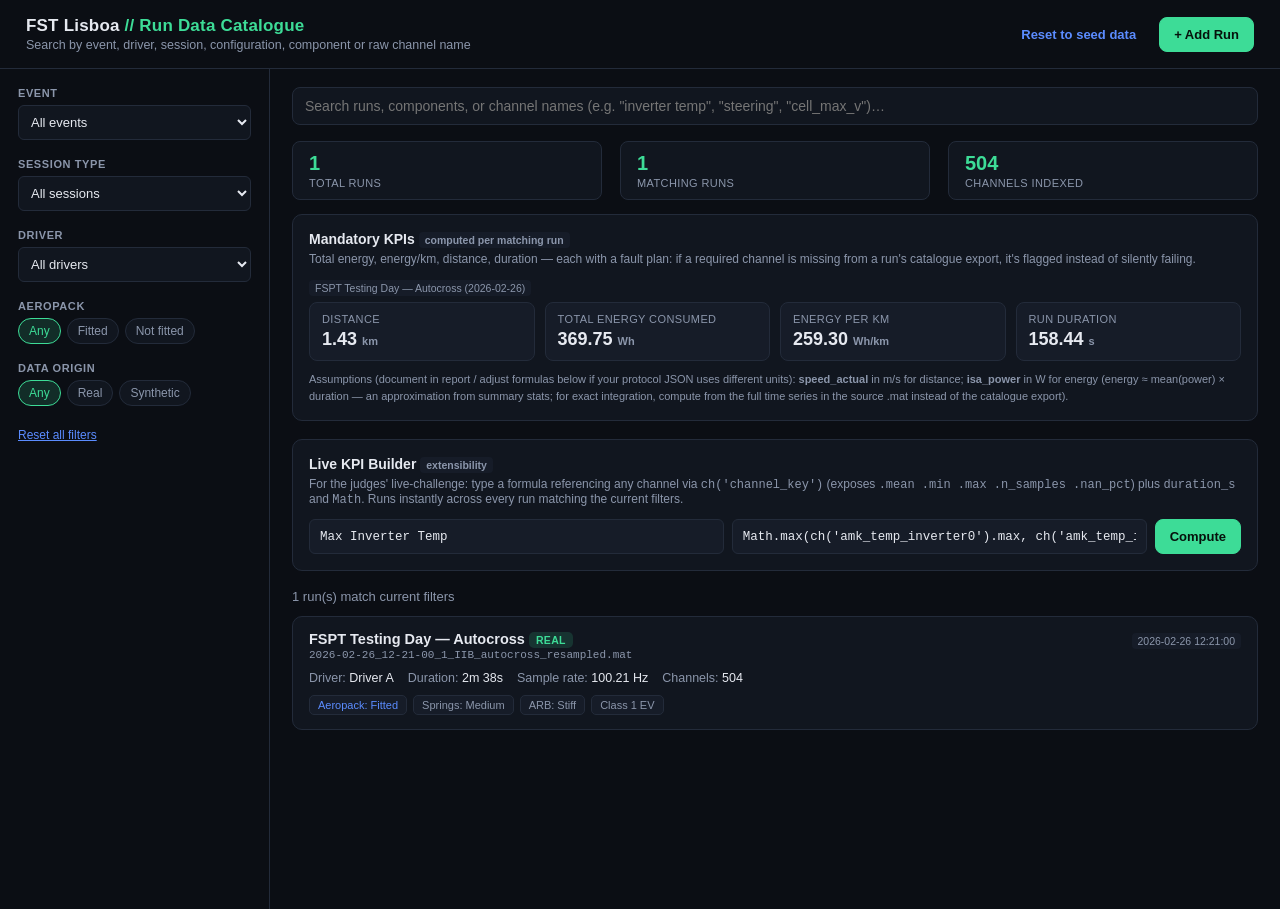
==== fst_catalogue.html @ 11b24959 "1" ====
<!DOCTYPE html>
<html lang="en">
<head>
<meta charset="UTF-8">
<title>FST Lisboa — Run Data Catalogue</title>
<style>
  :root{
    --bg:#0b0e14; --panel:#11161f; --panel2:#161c28; --border:#232b3a;
    --text:#e6e9f0; --muted:#8b96ab; --accent:#3ddc97; --accent2:#5b8cff;
    --warn:#ffb648; --bad:#ff5c6c; --mono:'SF Mono',Consolas,monospace;
  }
  *{box-sizing:border-box}
  body{margin:0;background:var(--bg);color:var(--text);font-family:-apple-system,Segoe UI,Roboto,sans-serif;}
  header{padding:16px 26px;border-bottom:1px solid var(--border);display:flex;align-items:center;justify-content:space-between;}
  header h1{font-size:17px;margin:0;font-weight:600;letter-spacing:.2px}
  header h1 span{color:var(--accent)}
  header .sub{color:var(--muted);font-size:12.5px;margin-top:2px}
  header .actions{display:flex;gap:8px;align-items:center}
  button{cursor:pointer;border:1px solid var(--border);background:var(--panel);color:var(--text);
    border-radius:8px;padding:9px 14px;font-size:13px;font-weight:600}
  button.primary{background:var(--accent);border-color:var(--accent);color:#06120c}
  button.ghost{background:transparent;color:var(--accent2);border-color:transparent}
  button:hover{filter:brightness(1.1)}
  .layout{display:flex;min-height:calc(100vh - 60px)}
  .sidebar{width:270px;border-right:1px solid var(--border);padding:18px;flex-shrink:0}
  .main{flex:1;padding:18px 22px;min-width:0}
  .searchbar{display:flex;gap:8px;margin-bottom:16px}
  .searchbar input{flex:1;background:var(--panel);border:1px solid var(--border);border-radius:8px;
    padding:10px 12px;color:var(--text);font-size:14px;outline:none}
  .searchbar input:focus{border-color:var(--accent2)}
  .filter-group{margin-bottom:18px}
  .filter-group label{display:block;font-size:11px;text-transform:uppercase;letter-spacing:.6px;
    color:var(--muted);margin-bottom:6px;font-weight:600}
  select{background:var(--panel);border:1px solid var(--border);border-radius:6px;color:var(--text);
    padding:8px;font-size:13px;width:100%}
  .chips{display:flex;flex-wrap:wrap;gap:6px}
  .chip{padding:5px 10px;border:1px solid var(--border);border-radius:14px;font-size:12px;cursor:pointer;
    color:var(--muted);user-select:none;background:var(--panel)}
  .chip.active{background:rgba(61,220,151,.15);border-color:var(--accent);color:var(--accent)}
  .reset{font-size:12px;color:var(--accent2);cursor:pointer;text-decoration:underline;margin-top:4px;display:inline-block}
  .results-meta{color:var(--muted);font-size:13px;margin-bottom:12px}
  .run-card{background:var(--panel);border:1px solid var(--border);border-radius:10px;padding:14px 16px;
    margin-bottom:10px;cursor:pointer;transition:border-color .15s}
  .run-card:hover{border-color:var(--accent2)}
  .run-card.expanded{border-color:var(--accent2)}
  .run-top{display:flex;justify-content:space-between;align-items:flex-start}
  .run-title{font-weight:600;font-size:14.5px}
  .run-file{font-family:var(--mono);font-size:11px;color:var(--muted);margin-top:2px}
  .badge{font-size:10.5px;padding:2px 7px;border-radius:5px;font-weight:600;letter-spacing:.3px}
  .badge.real{background:rgba(61,220,151,.15);color:var(--accent)}
  .badge.synthetic{background:rgba(255,182,72,.15);color:var(--warn)}
  .meta-row{display:flex;gap:14px;flex-wrap:wrap;margin-top:10px;font-size:12.5px;color:var(--muted)}
  .meta-row b{color:var(--text);font-weight:500}
  .tags{display:flex;gap:6px;flex-wrap:wrap;margin-top:10px}
  .tag{font-size:11px;padding:3px 8px;border-radius:5px;background:var(--panel2);color:var(--muted);border:1px solid var(--border)}
  .tag.on{color:var(--accent2)}
  .channel-panel{margin-top:14px;border-top:1px solid var(--border);padding-top:12px}
  .channel-search{width:100%;background:var(--panel2);border:1px solid var(--border);border-radius:6px;
    padding:8px 10px;color:var(--text);font-size:13px;margin-bottom:10px}
  table{width:100%;border-collapse:collapse;font-size:12px}
  th{text-align:left;color:var(--muted);font-weight:600;padding:6px 8px;border-bottom:1px solid var(--border);
    position:sticky;top:0;background:var(--panel)}
  td{padding:6px 8px;border-bottom:1px solid rgba(255,255,255,.04);font-family:var(--mono)}
  .scroll-table{max-height:300px;overflow:auto;border:1px solid var(--border);border-radius:8px}
  .flag-bad{color:var(--bad)}
  .flag-warn{color:var(--warn)}
  .pill{display:inline-block;padding:2px 6px;border-radius:4px;background:var(--panel2);font-size:10.5px;color:var(--muted)}
  .empty{color:var(--muted);text-align:center;padding:60px 0;font-size:14px}
  .stat-strip{display:flex;gap:18px;margin-bottom:14px}
  .stat-box{background:var(--panel);border:1px solid var(--border);border-radius:8px;padding:10px 16px;flex:1}
  .stat-box .num{font-size:20px;font-weight:700;color:var(--accent)}
  .stat-box .lbl{font-size:11px;color:var(--muted);margin-top:2px;text-transform:uppercase;letter-spacing:.4px}

  .kpi-section{background:var(--panel);border:1px solid var(--border);border-radius:10px;padding:16px;margin-bottom:18px}
  .kpi-section h2{font-size:14px;margin:0 0 4px}
  .kpi-section .desc{font-size:12px;color:var(--muted);margin-bottom:12px}
  .kpi-grid{display:grid;grid-template-columns:repeat(auto-fit,minmax(180px,1fr));gap:10px;margin-bottom:6px}
  .kpi-card{background:var(--panel2);border:1px solid var(--border);border-radius:8px;padding:10px 12px}
  .kpi-card .kname{font-size:11px;color:var(--muted);text-transform:uppercase;letter-spacing:.4px}
  .kpi-card .kval{font-size:18px;font-weight:700;margin-top:4px}
  .kpi-card .kval.err{color:var(--bad);font-size:12px;font-weight:500}
  .kpi-formula-row{display:flex;gap:8px;margin-top:10px;flex-wrap:wrap}
  .kpi-formula-row input{flex:1;min-width:160px;background:var(--panel2);border:1px solid var(--border);
    border-radius:6px;padding:8px 10px;color:var(--text);font-family:var(--mono);font-size:12.5px}
  .kpi-result-table{width:100%;margin-top:10px;font-size:12.5px}
  .note{font-size:11px;color:var(--muted);margin-top:8px;line-height:1.5}

  .modal-backdrop{position:fixed;inset:0;background:rgba(0,0,0,.6);display:none;align-items:center;justify-content:center;z-index:50}
  .modal-backdrop.open{display:flex}
  .modal{background:var(--panel);border:1px solid var(--border);border-radius:12px;width:560px;max-height:85vh;
    overflow:auto;padding:22px}
  .modal h2{margin:0 0 4px;font-size:16px}
  .modal .desc{font-size:12px;color:var(--muted);margin-bottom:16px}
  .field{margin-bottom:12px}
  .field label{display:block;font-size:11px;text-transform:uppercase;letter-spacing:.5px;color:var(--muted);margin-bottom:5px;font-weight:600}
  .field input[type=text], .field input[type=date], .field input[type=time], .field select, .field textarea{
    width:100%;background:var(--panel2);border:1px solid var(--border);border-radius:6px;padding:8px 10px;
    color:var(--text);font-size:13px;font-family:inherit}
  .field textarea{font-family:var(--mono);font-size:11.5px;min-height:90px}
  .row2{display:grid;grid-template-columns:1fr 1fr;gap:10px}
  .checkrow{display:flex;align-items:center;gap:8px;font-size:13px}
  .modal-footer{display:flex;justify-content:flex-end;gap:8px;margin-top:18px}
  .validation{background:rgba(255,92,108,.1);border:1px solid var(--bad);border-radius:8px;padding:10px 12px;
    font-size:12px;color:var(--bad);margin-top:10px;white-space:pre-wrap}
  .success{background:rgba(61,220,151,.1);border:1px solid var(--accent);border-radius:8px;padding:10px 12px;
    font-size:12px;color:var(--accent);margin-top:10px}
</style>
</head>
<body>

<header>
  <div>
    <h1>FST Lisboa <span>// Run Data Catalogue</span></h1>
    <div class="sub">Search by event, driver, session, configuration, component or raw channel name</div>
  </div>
  <div class="actions">
    <button class="ghost" id="resetStorageBtn">Reset to seed data</button>
    <button class="primary" id="addRunBtn">+ Add Run</button>
  </div>
</header>

<div class="layout">
  <div class="sidebar" id="sidebar"></div>
  <div class="main">
    <div class="searchbar">
      <input id="globalSearch" type="text" placeholder="Search runs, components, or channel names (e.g. &quot;inverter temp&quot;, &quot;steering&quot;, &quot;cell_max_v&quot;)…">
    </div>
    <div class="stat-strip" id="statStrip"></div>

    <div class="kpi-section">
      <h2>Mandatory KPIs <span class="pill">computed per matching run</span></h2>
      <div class="desc">Total energy, energy/km, distance, duration — each with a fault plan: if a required channel is missing from a run's catalogue export, it's flagged instead of silently failing.</div>
      <div id="mandatoryKpis"></div>
      <div class="note">
        Assumptions (document in report / adjust formulas below if your protocol JSON uses different units):
        <b>speed_actual</b> in m/s for distance; <b>isa_power</b> in W for energy (energy ≈ mean(power) × duration — an approximation from summary stats; for exact integration, compute from the full time series in the source .mat instead of the catalogue export).
      </div>
    </div>

    <div class="kpi-section">
      <h2>Live KPI Builder <span class="pill">extensibility</span></h2>
      <div class="desc">For the judges' live-challenge: type a formula referencing any channel via <code>ch('channel_key')</code> (exposes <code>.mean .min .max .n_samples .nan_pct</code>) plus <code>duration_s</code> and <code>Math</code>. Runs instantly across every run matching the current filters.</div>
      <div class="kpi-formula-row">
        <input id="kpiName" type="text" placeholder="KPI name, e.g. Max Inverter Temp" value="Max Inverter Temp">
        <input id="kpiFormula" type="text" placeholder="formula" value="Math.max(ch('amk_temp_inverter0').max, ch('amk_temp_inverter1').max, ch('amk_temp_inverter2').max, ch('amk_temp_inverter3').max)">
        <button class="primary" id="runKpiBtn">Compute</button>
      </div>
      <div id="kpiResults"></div>
    </div>

    <div class="results-meta" id="resultsMeta"></div>
    <div id="results"></div>
  </div>
</div>

<div class="modal-backdrop" id="addRunModal">
  <div class="modal">
    <h2>Add Run</h2>
    <div class="desc">Upload the JSON exported by <code>extract_run.py</code> from a new <code>.mat</code> file, then fill in the metadata the CAN data can't tell us on its own.</div>

    <div class="field">
      <label>Channel export (.json from extract_run.py)</label>
      <input type="file" id="fileInput" accept=".json,application/json">
      <textarea id="jsonPaste" placeholder="...or paste the JSON contents here" style="margin-top:8px"></textarea>
    </div>

    <div class="row2">
      <div class="field"><label>Event</label><input type="text" id="m-event" placeholder="FSPT Testing Day"></div>
      <div class="field"><label>Session Type</label>
        <select id="m-session">
          <option>Autocross</option><option>Skidpad</option><option>Endurance</option>
          <option>Acceleration</option><option>Free Practice</option><option>Other</option>
        </select>
      </div>
    </div>
    <div class="row2">
      <div class="field"><label>Driver</label><input type="text" id="m-driver" placeholder="Driver A"></div>
      <div class="field"><label>Class</label>
        <select id="m-class"><option>Class 1 EV</option><option>Class 1 CV</option><option>Class 2</option></select>
      </div>
    </div>
    <div class="row2">
      <div class="field"><label>Date</label><input type="date" id="m-date"></div>
      <div class="field"><label>Time</label><input type="time" id="m-time"></div>
    </div>
    <div class="row2">
      <div class="field"><label>Spring Rate</label><input type="text" id="m-springs" placeholder="Medium"></div>
      <div class="field"><label>Anti-roll Bar</label><input type="text" id="m-arb" placeholder="Stiff"></div>
    </div>
    <div class="field checkrow"><input type="checkbox" id="m-aero"> <label style="margin:0">Aeropack fitted</label></div>
    <div class="field">
      <label>Data Origin</label>
      <select id="m-origin"><option value="real">Real (Kvaser log)</option><option value="synthetic">Synthetic</option></select>
    </div>

    <div id="addRunFeedback"></div>

    <div class="modal-footer">
      <button class="ghost" id="cancelAddRun">Cancel</button>
      <button class="primary" id="confirmAddRun">Add Run to Catalogue</button>
    </div>
  </div>
</div>

<script id="seed-runs" type="application/json">[{"id": "run-2026-02-26_12-21-00_1_IIB_autocross_resampled", "file": "2026-02-26_12-21-00_1_IIB_autocross_resampled.mat", "date": "2026-02-26", "time": "12:21:00", "event": "FSPT Testing Day", "session_type": "Autocross", "driver": "Driver A", "origin": "real", "config": {"aeropack": true, "spring_rate": "Medium", "arb": "Stiff", "class": "Class 1 EV"}, "duration_s": 158.441, "sample_rate_hz": 100.208, "n_channels": 504, "n_unresolved": 75, "channels": [{"key": "ASMS_state", "name": "ASMS_state", "type": "double", "device": "acu", "device_resolved": true, "protocol_signal": "ASMS_state", "unit": "", "scale": 1.0, "protocol_min": 0.0, "protocol_max": 0.0, "can_message": "ebs_asf", "mat_tool_tag": "fcp-data-muncher", "period_s": 0.00998, "n_samples": 15878, "nan_pct": 0.11, "min": 0.0, "max": 0.0, "mean": 0.0, "component": "Accumulator (BMS)"}, {"key": "AS_car_stopped", "name": "AS_car_stopped", "type": "double", "device": "acu", "device_resolved": true, "protocol_signal": "AS_car_stopped", "unit": "", "scale": 1.0, "protocol_min": 0.0, "protocol_max": 0.0, "can_message": "ebs_asf", "mat_tool_tag": "fcp-data-muncher", "period_s": 0.00998, "n_samples": 15878, "nan_pct": 0.11, "min": 0.0, "max": 1.0, "mean": 0.1618, "component": "Accumulator (BMS)"}, {"key": "AS_close_SDC", "name": "AS_close_SDC", "type": "double", "device": "acu", "device_resolved": true, "protocol_signal": "AS_close_SDC", "unit": "", "scale": 1.0, "protocol_min": 0.0, "protocol_max": 0.0, "can_message": "ebs_asf", "mat_tool_tag": "fcp-data-muncher", "period_s": 0.00998, "n_samples": 15878, "nan_pct": 0.11, "min": 0.0484, "max": 1.0, "mean": 0.9994, "component": "Accumulator (BMS)"}, {"key": "AS_driving_mode", "name": "AS_driving_mode", "type": "double", "device": "acu", "device_resolved": true, "protocol_signal": "AS_driving_mode", "unit": "", "scale": 1.0, "protocol_min": 0.0, "protocol_max": 0.0, "can_message": "ebs_asf", "mat_tool_tag": "fcp-data-muncher", "period_s": 0.00998, "n_samples": 15878, "nan_pct": 0.11, "min": 0.0, "max": 0.0, "mean": 0.0, "component": "Accumulator (BMS)"}, {"key": "AS_mission", "name": "AS_mission", "type": "double", "device": "acu", "device_resolved": true, "protocol_signal": "AS_mission", "unit": "", "scale": 1.0, "protocol_min": 0.0, "protocol_max": 0.0, "can_message": "ebs_asf", "mat_tool_tag": "fcp-data-muncher", "period_s": 0.00998, "n_samples": 15878, "nan_pct": 0.11, "min": 6.0, "max": 6.0, "mean": 6.0, "component": "Accumulator (BMS)"}, {"key": "AS_mission_finished", "name": "AS_mission_finished", "type": "double", "device": "acu", "device_resolved": true, "protocol_signal": "AS_mission_finished", "unit": "", "scale": 1.0, "protocol_min": 0.0, "protocol_max": 0.0, "can_message": "ebs_asf", "mat_tool_tag": "fcp-data-muncher", "period_s": 0.00998, "n_samples": 15878, "nan_pct": 0.11, "min": 0.0, "max": 0.0, "mean": 0.0, "component": "Accumulator (BMS)"}, {"key": "AS_state", "name": "AS_state", "type": "double", "device": "acu", "device_resolved": true, "protocol_signal": "AS_state", "unit": "", "scale": 1.0, "protocol_min": 0.0, "protocol_max": 0.0, "can_message": "ebs_asf", "mat_tool_tag": "fcp-data-muncher", "period_s": 0.00998, "n_samples": 15878, "nan_pct": 0.11, "min": 0.0, "max": 5.0, "mean": 4.4068, "component": "Accumulator (BMS)"}, {"key": "AS_trigger_EBS", "name": "AS_trigger_EBS", "type": "double", "device": "acu", "device_resolved": true, "protocol_signal": "AS_trigger_EBS", "unit": "", "scale": 1.0, "protocol_min": 0.0, "protocol_max": 0.0, "can_message": "ebs_asf", "mat_tool_tag": "fcp-data-muncher", "period_s": 0.00998, "n_samples": 15878, "nan_pct": 0.11, "min": 0.0, "max": 0.0, "mean": 0.0, "component": "Accumulator (BMS)"}, {"key": "BE_10", "name": "BE_10", "type": "double", "device": "unresolved", "device_resolved": false, "protocol_signal": null, "unit": "", "scale": null, "protocol_min": null, "protocol_max": null, "can_message": null, "mat_tool_tag": "fcp-data-muncher", "period_s": 0.00998, "n_samples": 15878, "nan_pct": 0.83, "min": 0.0, "max": 0.0, "mean": 0.0, "component": "Unresolved \u2014 not found in protocol"}, {"key": "BE_11", "name": "BE_11", "type": "double", "device": "unresolved", "device_resolved": false, "protocol_signal": null, "unit": "", "scale": null, "protocol_min": null, "protocol_max": null, "can_message": null, "mat_tool_tag": "fcp-data-muncher", "period_s": 0.00998, "n_samples": 15878, "nan_pct": 0.83, "min": 0.0, "max": 0.0, "mean": 0.0, "component": "Unresolved \u2014 not found in protocol"}, {"key": "BE_12", "name": "BE_12", "type": "double", "device": "unresolved", "device_resolved": false, "protocol_signal": null, "unit": "", "scale": null, "protocol_min": null, "protocol_max": null, "can_message": null, "mat_tool_tag": "fcp-data-muncher", "period_s": 0.00998, "n_samples": 15878, "nan_pct": 0.83, "min": 0.0, "max": 0.0, "mean": 0.0, "component": "Unresolved \u2014 not found in protocol"}, {"key": "BE_13", "name": "BE_13", "type": "double", "device": "unresolved", "device_resolved": false, "protocol_signal": null, "unit": "", "scale": null, "protocol_min": null, "protocol_max": null, "can_message": null, "mat_tool_tag": "fcp-data-muncher", "period_s": 0.00998, "n_samples": 15878, "nan_pct": 0.83, "min": 0.0, "max": 0.0, "mean": 0.0, "component": "Unresolved \u2014 not found in protocol"}, {"key": "BE_20", "name": "BE_20", "type": "double", "device": "unresolved", "device_resolved": false, "protocol_signal": null, "unit": "", "scale": null, "protocol_min": null, "protocol_max": null, "can_message": null, "mat_tool_tag": "fcp-data-muncher", "period_s": 0.00998, "n_samples": 15878, "nan_pct": 0.83, "min": 0.0, "max": 0.0, "mean": 0.0, "component": "Unresolved \u2014 not found in protocol"}, {"key": "BE_21", "name": "BE_21", "type": "double", "device": "unresolved", "device_resolved": false, "protocol_signal": null, "unit": "", "scale": null, "protocol_min": null, "protocol_max": null, "can_message": null, "mat_tool_tag": "fcp-data-muncher", "period_s": 0.00998, "n_samples": 15878, "nan_pct": 0.83, "min": 0.0, "max": 0.0, "mean": 0.0, "component": "Unresolved \u2014 not found in protocol"}, {"key": "BE_22", "name": "BE_22", "type": "double", "device": "unresolved", "device_resolved": false, "protocol_signal": null, "unit": "", "scale": null, "protocol_min": null, "protocol_max": null, "can_message": null, "mat_tool_tag": "fcp-data-muncher", "period_s": 0.00998, "n_samples": 15878, "nan_pct": 0.83, "min": 0.0, "max": 0.0, "mean": 0.0, "component": "Unresolved \u2014 not found in protocol"}, {"key": "BE_23", "name": "BE_23", "type": "double", "device": "unresolved", "device_resolved": false, "protocol_signal": null, "unit": "", "scale": null, "protocol_min": null, "protocol_max": null, "can_message": null, "mat_tool_tag": "fcp-data-muncher", "period_s": 0.00998, "n_samples": 15878, "nan_pct": 0.83, "min": 0.0, "max": 0.0, "mean": 0.0, "component": "Unresolved \u2014 not found in protocol"}, {"key": "EBS_error", "name": "EBS_error", "type": "double", "device": "acu", "device_resolved": true, "protocol_signal": "EBS_error", "unit": "", "scale": 1.0, "protocol_min": 0.0, "protocol_max": 0.0, "can_message": "ebs_asf", "mat_tool_tag": "fcp-data-muncher", "period_s": 0.00998, "n_samples": 15878, "nan_pct": 0.11, "min": 0.0, "max": 0.0, "mean": 0.0, "component": "Accumulator (BMS)"}, {"key": "EBS_state", "name": "EBS_state", "type": "double", "device": "acu", "device_resolved": true, "protocol_signal": "EBS_state", "unit": "", "scale": 1.0, "protocol_min": 0.0, "protocol_max": 0.0, "can_message": "ebs_asf", "mat_tool_tag": "fcp-data-muncher", "period_s": 0.00998, "n_samples": 15878, "nan_pct": 0.11, "min": 0.0, "max": 0.0, "mean": 0.0, "component": "Accumulator (BMS)"}, {"key": "Pitch", "name": "Pitch", "type": "double", "device": "xsens", "device_resolved": true, "protocol_signal": "Pitch", "unit": "degree", "scale": 0.0078, "protocol_min": -90.0, "protocol_max": 90.0, "can_message": "XCDI_EulerAngles", "mat_tool_tag": "fcp-data-muncher", "period_s": 0.00998, "n_samples": 15878, "nan_pct": 0.01, "min": -1.0034, "max": 2.1216, "mean": 0.8223, "component": "IMU"}, {"key": "Pressure", "name": "Pressure", "type": "double", "device": "xsens", "device_resolved": true, "protocol_signal": "Pressure", "unit": "", "scale": 3.0518e-05, "protocol_min": 30000.0, "protocol_max": 125000.0, "can_message": "XCDI_BaroPressure", "mat_tool_tag": "fcp-data-muncher", "period_s": 0.00998, "n_samples": 15878, "nan_pct": 0.16, "min": 3.1172, "max": 3.1187, "mean": 3.1179, "component": "IMU"}, {"key": "RES_status", "name": "RES_status", "type": "double", "device": "acu", "device_resolved": true, "protocol_signal": "RES_status", "unit": "", "scale": 1.0, "protocol_min": 0.0, "protocol_max": 0.0, "can_message": "ebs_asf", "mat_tool_tag": "fcp-data-muncher", "period_s": 0.00998, "n_samples": 15878, "nan_pct": 0.11, "min": 1.0, "max": 1.0, "mean": 1.0, "component": "Accumulator (BMS)"}, {"key": "Roll", "name": "Roll", "type": "double", "device": "xsens", "device_resolved": true, "protocol_signal": "Roll", "unit": "degree", "scale": 0.0078, "protocol_min": -180.0, "protocol_max": 180.0, "can_message": "XCDI_EulerAngles", "mat_tool_tag": "fcp-data-muncher", "period_s": 0.00998, "n_samples": 15878, "nan_pct": 0.01, "min": -3.0251, "max": 2.3701, "mean": 0.2118, "component": "IMU"}, {"key": "SDC_is_ready", "name": "SDC_is_ready", "type": "double", "device": "acu", "device_resolved": true, "protocol_signal": "SDC_is_ready", "unit": "", "scale": 1.0, "protocol_min": 0.0, "protocol_max": 0.0, "can_message": "ebs_asf", "mat_tool_tag": "fcp-data-muncher", "period_s": 0.00998, "n_samples": 15878, "nan_pct": 0.11, "min": 1.0, "max": 1.0, "mean": 1.0, "component": "Accumulator (BMS)"}, {"key": "SG_Current", "name": "SG_Current", "type": "double", "device": "master", "device_resolved": true, "protocol_signal": "SG_Current", "unit": "", "scale": 1.0, "protocol_min": 0.0, "protocol_max": 0.0, "can_message": "dl_status", "mat_tool_tag": "fcp-data-muncher", "period_s": 0.00998, "n_samples": 15878, "nan_pct": 0.19, "min": 54.411, "max": 65384.4196, "mean": 32275.1385, "component": "BMS Master"}, {"key": "SG_MsgCnt", "name": "SG_MsgCnt", "type": "double", "device": "master", "device_resolved": true, "protocol_signal": "SG_MsgCnt", "unit": "", "scale": 1.0, "protocol_min": 0.0, "protocol_max": 0.0, "can_message": "dl_status", "mat_tool_tag": "fcp-data-muncher", "period_s": 0.00998, "n_samples": 15878, "nan_pct": 0.19, "min": 0.0, "max": 0.0, "mean": 0.0, "component": "BMS Master"}, {"key": "SG_Status_Logging", "name": "SG_Status_Logging", "type": "double", "device": "master", "device_resolved": true, "protocol_signal": "SG_Status_Logging", "unit": "", "scale": 1.0, "protocol_min": 0.0, "protocol_max": 0.0, "can_message": "dl_status", "mat_tool_tag": "fcp-data-muncher", "period_s": 0.00998, "n_samples": 15878, "nan_pct": 0.19, "min": 0.0, "max": 0.0, "mean": 0.0, "component": "BMS Master"}, {"key": "SG_Status_Ready", "name": "SG_Status_Ready", "type": "double", "device": "master", "device_resolved": true, "protocol_signal": "SG_Status_Ready", "unit": "", "scale": 1.0, "protocol_min": 0.0, "protocol_max": 0.0, "can_message": "dl_status", "mat_tool_tag": "fcp-data-muncher", "period_s": 0.00998, "n_samples": 15878, "nan_pct": 0.19, "min": 0.0, "max": 0.0, "mean": 0.0, "component": "BMS Master"}, {"key": "SG_Status_Triggered_Current", "name": "SG_Status_Triggered_Current", "type": "double", "device": "master", "device_resolved": true, "protocol_signal": "SG_Status_Triggered_Current", "unit": "", "scale": 1.0, "protocol_min": 0.0, "protocol_max": 0.0, "can_message": "dl_status", "mat_tool_tag": "fcp-data-muncher", "period_s": 0.00998, "n_samples": 15878, "nan_pct": 0.19, "min": 0.0, "max": 0.0, "mean": 0.0, "component": "BMS Master"}, {"key": "SG_Status_Triggered_Voltage", "name": "SG_Status_Triggered_Voltage", "type": "double", "device": "master", "device_resolved": true, "protocol_signal": "SG_Status_Triggered_Voltage", "unit": "", "scale": 1.0, "protocol_min": 0.0, "protocol_max": 0.0, "can_message": "dl_status", "mat_tool_tag": "fcp-data-muncher", "period_s": 0.00998, "n_samples": 15878, "nan_pct": 0.19, "min": 0.0, "max": 0.0, "mean": 0.0, "component": "BMS Master"}, {"key": "SG_Voltage", "name": "SG_Voltage", "type": "double", "device": "master", "device_resolved": true, "protocol_signal": "SG_Voltage", "unit": "", "scale": 1.0, "protocol_min": 0.0, "protocol_max": 0.0, "can_message": "dl_status", "mat_tool_tag": "fcp-data-muncher", "period_s": 0.00998, "n_samples": 15878, "nan_pct": 0.19, "min": 0.0, "max": 9.9909, "mean": 1.0678, "component": "BMS Master"}, {"key": "StatusWord", "name": "StatusWord", "type": "double", "device": "xsens", "device_resolved": true, "protocol_signal": "StatusWord", "unit": "", "scale": 1.0, "protocol_min": 0.0, "protocol_max": 0.0, "can_message": "XCID_StatusWord", "mat_tool_tag": "fcp-data-muncher", "period_s": 0.00998, "n_samples": 15878, "nan_pct": 0.01, "min": 0.0, "max": 308785.1166, "mean": 34.9552, "component": "IMU"}, {"key": "TS_state", "name": "TS_state", "type": "double", "device": "acu", "device_resolved": true, "protocol_signal": "TS_state", "unit": "", "scale": 1.0, "protocol_min": 0.0, "protocol_max": 1.0, "can_message": "ebs_asf", "mat_tool_tag": "fcp-data-muncher", "period_s": 0.00998, "n_samples": 15878, "nan_pct": 0.11, "min": 0.0, "max": 1.0, "mean": 0.9379, "component": "Accumulator (BMS)"}, {"key": "Temperature", "name": "Temperature", "type": "double", "device": "xsens", "device_resolved": true, "protocol_signal": "Temperature", "unit": "", "scale": 0.0039, "protocol_min": -40.0, "protocol_max": 85.0, "can_message": "XCDI_Temperature", "mat_tool_tag": "fcp-data-muncher", "period_s": 0.00998, "n_samples": 15878, "nan_pct": 0.16, "min": 39.2498, "max": 40.0686, "mean": 39.6933, "component": "IMU"}, {"key": "Yaw", "name": "Yaw", "type": "double", "device": "xsens", "device_resolved": true, "protocol_signal": "Yaw", "unit": "degree", "scale": 0.0078, "protocol_min": 0.0, "protocol_max": 0.0, "can_message": "XCDI_EulerAngles", "mat_tool_tag": "fcp-data-muncher", "period_s": 0.00998, "n_samples": 15878, "nan_pct": 0.01, "min": -179.5629, "max": 179.4989, "mean": -16.8498, "component": "IMU"}, {"key": "accX", "name": "accX", "type": "double", "device": "xsens", "device_resolved": true, "protocol_signal": "accX", "unit": "m/s^2", "scale": 0.0039, "protocol_min": -100.0, "protocol_max": 100.0, "can_message": "XCDI_Acceleration", "mat_tool_tag": "fcp-data-muncher", "period_s": 0.00998, "n_samples": 15878, "nan_pct": 0.01, "min": -13.134, "max": 11.7114, "mean": -0.2549, "component": "IMU"}, {"key": "accY", "name": "accY", "type": "double", "device": "xsens", "device_resolved": true, "protocol_signal": "accY", "unit": "m/s^2", "scale": 0.0039, "protocol_min": -100.0, "protocol_max": 100.0, "can_message": "XCDI_Acceleration", "mat_tool_tag": "fcp-data-muncher", "period_s": 0.00998, "n_samples": 15878, "nan_pct": 0.01, "min": -24.6215, "max": 17.9888, "mean": 0.5639, "component": "IMU"}, {"key": "accZ", "name": "accZ", "type": "double", "device": "xsens", "device_resolved": true, "protocol_signal": "accZ", "unit": "m/s^2", "scale": 0.0039, "protocol_min": -100.0, "protocol_max": 100.0, "can_message": "XCDI_Acceleration", "mat_tool_tag": "fcp-data-muncher", "period_s": 0.00998, "n_samples": 15878, "nan_pct": 0.01, "min": 4.814, "max": 18.5719, "mean": 9.6857, "component": "IMU"}, {"key": "acc_lateral", "name": "acc_lateral", "type": "double", "device": "as", "device_resolved": true, "protocol_signal": "acc_lateral", "unit": "", "scale": 0.001953125, "protocol_min": -20.0, "protocol_max": 20.0, "can_message": "DV_driving_dynamics_2", "mat_tool_tag": "fcp-data-muncher", "period_s": 0.00998, "n_samples": 15878, "nan_pct": 47.2, "min": 0.6777, "max": 0.6797, "mean": 0.6787, "component": "Autonomous System"}, {"key": "acc_longitudinal", "name": "acc_longitudinal", "type": "double", "device": "as", "device_resolved": true, "protocol_signal": "acc_longitudinal", "unit": "", "scale": 0.001953125, "protocol_min": -20.0, "protocol_max": 20.0, "can_message": "DV_driving_dynamics_2", "mat_tool_tag": "fcp-data-muncher", "period_s": 0.00998, "n_samples": 15878, "nan_pct": 47.2, "min": 0.0176, "max": 0.0176, "mean": 0.0176, "component": "Autonomous System"}, {"key": "amk_actual_speed0", "name": "amk_actual_speed0", "type": "double", "device": "iib", "device_resolved": true, "protocol_signal": "amk_actual_speed", "unit": "rpm", "scale": 1.0, "protocol_min": 0.0, "protocol_max": 20000.0, "can_message": "iib_amk_values_1", "mat_tool_tag": "fcp-data-muncher", "period_s": 0.00998, "n_samples": 15878, "nan_pct": 0.01, "min": -28.8251, "max": 13814.7021, "mean": 6095.288, "component": "Inverter Interface Board"}, {"key": "amk_actual_speed1", "name": "amk_actual_speed1", "type": "double", "device": "iib", "device_resolved": true, "protocol_signal": "amk_actual_speed", "unit": "rpm", "scale": 1.0, "protocol_min": 0.0, "protocol_max": 20000.0, "can_message": "iib_amk_values_1", "mat_tool_tag": "fcp-data-muncher", "period_s": 0.00998, "n_samples": 15878, "nan_pct": 0.01, "min": -21.9233, "max": 13971.9433, "mean": 6260.9318, "component": "Inverter Interface Board"}, {"key": "amk_actual_speed2", "name": "amk_actual_speed2", "type": "double", "device": "iib", "device_resolved": true, "protocol_signal": "amk_actual_speed", "unit": "rpm", "scale": 1.0, "protocol_min": 0.0, "protocol_max": 20000.0, "can_message": "iib_amk_values_1", "mat_tool_tag": "fcp-data-muncher", "period_s": 0.00998, "n_samples": 15878, "nan_pct": 0.01, "min": -19.5, "max": 13934.3452, "mean": 6055.1774, "component": "Inverter Interface Board"}, {"key": "amk_actual_speed3", "name": "amk_actual_speed3", "type": "double", "device": "iib", "device_resolved": true, "protocol_signal": "amk_actual_speed", "unit": "rpm", "scale": 1.0, "protocol_min": 0.0, "protocol_max": 20000.0, "can_message": "iib_amk_values_1", "mat_tool_tag": "fcp-data-muncher", "period_s": 0.00998, "n_samples": 15878, "nan_pct": 0.01, "min": -19.0, "max": 14122.996, "mean": 6148.1093, "component": "Inverter Interface Board"}, {"key": "amk_dc_on0", "name": "amk_dc_on0", "type": "double", "device": "iib", "device_resolved": true, "protocol_signal": "amk_dc_on", "unit": "", "scale": 1.0, "protocol_min": 0.0, "protocol_max": 1.0, "can_message": "iib_amk_values_1", "mat_tool_tag": "fcp-data-muncher", "period_s": 0.00998, "n_samples": 15878, "nan_pct": 0.01, "min": 0.0, "max": 1.0, "mean": 0.9138, "component": "Inverter Interface Board"}, {"key": "amk_dc_on1", "name": "amk_dc_on1", "type": "double", "device": "iib", "device_resolved": true, "protocol_signal": "amk_dc_on", "unit": "", "scale": 1.0, "protocol_min": 0.0, "protocol_max": 1.0, "can_message": "iib_amk_values_1", "mat_tool_tag": "fcp-data-muncher", "period_s": 0.00998, "n_samples": 15878, "nan_pct": 0.01, "min": 0.0, "max": 1.0, "mean": 0.9137, "component": "Inverter Interface Board"}, {"key": "amk_dc_on2", "name": "amk_dc_on2", "type": "double", "device": "iib", "device_resolved": true, "protocol_signal": "amk_dc_on", "unit": "", "scale": 1.0, "protocol_min": 0.0, "protocol_max": 1.0, "can_message": "iib_amk_values_1", "mat_tool_tag": "fcp-data-muncher", "period_s": 0.00998, "n_samples": 15878, "nan_pct": 0.01, "min": 0.0, "max": 1.0, "mean": 0.9138, "component": "Inverter Interface Board"}, {"key": "amk_dc_on3", "name": "amk_dc_on3", "type": "double", "device": "iib", "device_resolved": true, "protocol_signal": "amk_dc_on", "unit": "", "scale": 1.0, "protocol_min": 0.0, "protocol_max": 1.0, "can_message": "iib_amk_values_1", "mat_tool_tag": "fcp-data-muncher", "period_s": 0.00998, "n_samples": 15878, "nan_pct": 0.01, "min": 0.0, "max": 1.0, "mean": 0.9153, "component": "Inverter Interface Board"}, {"key": "amk_derating0", "name": "amk_derating0", "type": "double", "device": "iib", "device_resolved": true, "protocol_signal": "amk_derating", "unit": "", "scale": 1.0, "protocol_min": 0.0, "protocol_max": 1.0, "can_message": "iib_amk_values_1", "mat_tool_tag": "fcp-data-muncher", "period_s": 0.00998, "n_samples": 15878, "nan_pct": 0.01, "min": 0.0, "max": 1.0, "mean": 0.1135, "component": "Inverter Interface Board"}, {"key": "amk_derating1", "name": "amk_derating1", "type": "double", "device": "iib", "device_resolved": true, "protocol_signal": "amk_derating", "unit": "", "scale": 1.0, "protocol_min": 0.0, "protocol_max": 1.0, "can_message": "iib_amk_values_1", "mat_tool_tag": "fcp-data-muncher", "period_s": 0.00998, "n_samples": 15878, "nan_pct": 0.01, "min": 0.0, "max": 1.0, "mean": 0.0928, "component": "Inverter Interface Board"}, {"key": "amk_derating2", "name": "amk_derating2", "type": "double", "device": "iib", "device_resolved": true, "protocol_signal": "amk_derating", "unit": "", "scale": 1.0, "protocol_min": 0.0, "protocol_max": 1.0, "can_message": "iib_amk_values_1", "mat_tool_tag": "fcp-data-muncher", "period_s": 0.00998, "n_samples": 15878, "nan_pct": 0.01, "min": 0.0, "max": 1.0, "mean": 0.1049, "component": "Inverter Interface Board"}, {"key": "amk_derating3", "name": "amk_derating3", "type": "double", "device": "iib", "device_resolved": true, "protocol_signal": "amk_derating", "unit": "", "scale": 1.0, "protocol_min": 0.0, "protocol_max": 1.0, "can_message": "iib_amk_values_1", "mat_tool_tag": "fcp-data-muncher", "period_s": 0.00998, "n_samples": 15878, "nan_pct": 0.01, "min": 0.0, "max": 1.0, "mean": 0.1021, "component": "Inverter Interface Board"}, {"key": "amk_err0", "name": "amk_err0", "type": "double", "device": "iib", "device_resolved": true, "protocol_signal": "amk_err", "unit": "", "scale": 1.0, "protocol_min": 0.0, "protocol_max": 1.0, "can_message": "iib_amk_values_1", "mat_tool_tag": "fcp-data-muncher", "period_s": 0.00998, "n_samples": 15878, "nan_pct": 0.01, "min": 0.0, "max": 1.0, "mean": 0.0001, "component": "Inverter Interface Board"}, {"key": "amk_err1", "name": "amk_err1", "type": "double", "device": "iib", "device_resolved": true, "protocol_signal": "amk_err", "unit": "", "scale": 1.0, "protocol_min": 0.0, "protocol_max": 1.0, "can_message": "iib_amk_values_1", "mat_tool_tag": "fcp-data-muncher", "period_s": 0.00998, "n_samples": 15878, "nan_pct": 0.01, "min": 0.0, "max": 1.0, "mean": 0.0001, "component": "Inverter Interface Board"}, {"key": "amk_err2", "name": "amk_err2", "type": "double", "device": "iib", "device_resolved": true, "protocol_signal": "amk_err", "unit": "", "scale": 1.0, "protocol_min": 0.0, "protocol_max": 1.0, "can_message": "iib_amk_values_1", "mat_tool_tag": "fcp-data-muncher", "period_s": 0.00998, "n_samples": 15878, "nan_pct": 0.01, "min": 0.0, "max": 1.0, "mean": 0.0001, "component": "Inverter Interface Board"}, {"key": "amk_err3", "name": "amk_err3", "type": "double", "device": "iib", "device_resolved": true, "protocol_signal": "amk_err", "unit": "", "scale": 1.0, "protocol_min": 0.0, "protocol_max": 1.0, "can_message": "iib_amk_values_1", "mat_tool_tag": "fcp-data-muncher", "period_s": 0.00998, "n_samples": 15878, "nan_pct": 0.01, "min": 0.0, "max": 0.0, "mean": 0.0, "component": "Inverter Interface Board"}, {"key": "amk_error_info0", "name": "amk_error_info0", "type": "double", "device": "iib", "device_resolved": true, "protocol_signal": "amk_error_info", "unit": "", "scale": 1.0, "protocol_min": 0.0, "protocol_max": 0.0, "can_message": "iib_amk_values_2", "mat_tool_tag": "fcp-data-muncher", "period_s": 0.00998, "n_samples": 15878, "nan_pct": 0.64, "min": 0.0, "max": 0.0, "mean": 0.0, "component": "Inverter Interface Board"}, {"key": "amk_error_info1", "name": "amk_error_info1", "type": "double", "device": "iib", "device_resolved": true, "protocol_signal": "amk_error_info", "unit": "", "scale": 1.0, "protocol_min": 0.0, "protocol_max": 0.0, "can_message": "iib_amk_values_2", "mat_tool_tag": "fcp-data-muncher", "period_s": 0.00998, "n_samples": 15878, "nan_pct": 0.64, "min": 0.0, "max": 0.0, "mean": 0.0, "component": "Inverter Interface Board"}, {"key": "amk_error_info2", "name": "amk_error_info2", "type": "double", "device": "iib", "device_resolved": true, "protocol_signal": "amk_error_info", "unit": "", "scale": 1.0, "protocol_min": 0.0, "protocol_max": 0.0, "can_message": "iib_amk_values_2", "mat_tool_tag": "fcp-data-muncher", "period_s": 0.00998, "n_samples": 15878, "nan_pct": 0.64, "min": 0.0, "max": 0.0, "mean": 0.0, "component": "Inverter Interface Board"}, {"key": "amk_error_info3", "name": "amk_error_info3", "type": "double", "device": "iib", "device_resolved": true, "protocol_signal": "amk_error_info", "unit": "", "scale": 1.0, "protocol_min": 0.0, "protocol_max": 0.0, "can_message": "iib_amk_values_2", "mat_tool_tag": "fcp-data-muncher", "period_s": 0.00998, "n_samples": 15878, "nan_pct": 0.64, "min": 0.0, "max": 0.0, "mean": 0.0, "component": "Inverter Interface Board"}, {"key": "amk_inv_on0", "name": "amk_inv_on0", "type": "double", "device": "iib", "device_resolved": true, "protocol_signal": "amk_inv_on", "unit": "", "scale": 1.0, "protocol_min": 0.0, "protocol_max": 1.0, "can_message": "iib_amk_values_1", "mat_tool_tag": "fcp-data-muncher", "period_s": 0.00998, "n_samples": 15878, "nan_pct": 0.01, "min": 0.0, "max": 1.0, "mean": 0.8674, "component": "Inverter Interface Board"}, {"key": "amk_inv_on1", "name": "amk_inv_on1", "type": "double", "device": "iib", "device_resolved": true, "protocol_signal": "amk_inv_on", "unit": "", "scale": 1.0, "protocol_min": 0.0, "protocol_max": 1.0, "can_message": "iib_amk_values_1", "mat_tool_tag": "fcp-data-muncher", "period_s": 0.00998, "n_samples": 15878, "nan_pct": 0.01, "min": 0.0, "max": 1.0, "mean": 0.8673, "component": "Inverter Interface Board"}, {"key": "amk_inv_on2", "name": "amk_inv_on2", "type": "double", "device": "iib", "device_resolved": true, "protocol_signal": "amk_inv_on", "unit": "", "scale": 1.0, "protocol_min": 0.0, "protocol_max": 1.0, "can_message": "iib_amk_values_1", "mat_tool_tag": "fcp-data-muncher", "period_s": 0.00998, "n_samples": 15878, "nan_pct": 0.01, "min": 0.0, "max": 1.0, "mean": 0.8675, "component": "Inverter Interface Board"}, {"key": "amk_inv_on3", "name": "amk_inv_on3", "type": "double", "device": "iib", "device_resolved": true, "protocol_signal": "amk_inv_on", "unit": "", "scale": 1.0, "protocol_min": 0.0, "protocol_max": 1.0, "can_message": "iib_amk_values_1", "mat_tool_tag": "fcp-data-muncher", "period_s": 0.00998, "n_samples": 15878, "nan_pct": 0.01, "min": 0.0, "max": 1.0, "mean": 0.8674, "component": "Inverter Interface Board"}, {"key": "amk_magn_c0", "name": "amk_magn_c0", "type": "double", "device": "iib", "device_resolved": true, "protocol_signal": "amk_magn_c", "unit": "", "scale": 1.0, "protocol_min": 0.0, "protocol_max": 0.0, "can_message": "iib_amk_values_1", "mat_tool_tag": "fcp-data-muncher", "period_s": 0.00998, "n_samples": 15878, "nan_pct": 0.01, "min": -2129.0071, "max": 1242.7705, "mean": 1.4313, "component": "Inverter Interface Board"}, {"key": "amk_magn_c1", "name": "amk_magn_c1", "type": "double", "device": "iib", "device_resolved": true, "protocol_signal": "amk_magn_c", "unit": "", "scale": 1.0, "protocol_min": 0.0, "protocol_max": 0.0, "can_message": "iib_amk_values_1", "mat_tool_tag": "fcp-data-muncher", "period_s": 0.00998, "n_samples": 15878, "nan_pct": 0.01, "min": -2079.4014, "max": 1020.2422, "mean": 0.4001, "component": "Inverter Interface Board"}, {"key": "amk_magn_c2", "name": "amk_magn_c2", "type": "double", "device": "iib", "device_resolved": true, "protocol_signal": "amk_magn_c", "unit": "", "scale": 1.0, "protocol_min": 0.0, "protocol_max": 0.0, "can_message": "iib_amk_values_1", "mat_tool_tag": "fcp-data-muncher", "period_s": 0.00998, "n_samples": 15878, "nan_pct": 0.01, "min": -3455.4828, "max": 1689.3333, "mean": 0.0296, "component": "Inverter Interface Board"}, {"key": "amk_magn_c3", "name": "amk_magn_c3", "type": "double", "device": "iib", "device_resolved": true, "protocol_signal": "amk_magn_c", "unit": "", "scale": 1.0, "protocol_min": 0.0, "protocol_max": 0.0, "can_message": "iib_amk_values_1", "mat_tool_tag": "fcp-data-muncher", "period_s": 0.00998, "n_samples": 15878, "nan_pct": 0.01, "min": -3340.9373, "max": 2621.5773, "mean": 0.1195, "component": "Inverter Interface Board"}, {"key": "amk_quit_dc_on0", "name": "amk_quit_dc_on0", "type": "double", "device": "iib", "device_resolved": true, "protocol_signal": "amk_quit_dc_on", "unit": "", "scale": 1.0, "protocol_min": 0.0, "protocol_max": 1.0, "can_message": "iib_amk_values_1", "mat_tool_tag": "fcp-data-muncher", "period_s": 0.00998, "n_samples": 15878, "nan_pct": 0.01, "min": 0.0, "max": 1.0, "mean": 0.8675, "component": "Inverter Interface Board"}, {"key": "amk_quit_dc_on1", "name": "amk_quit_dc_on1", "type": "double", "device": "iib", "device_resolved": true, "protocol_signal": "amk_quit_dc_on", "unit": "", "scale": 1.0, "protocol_min": 0.0, "protocol_max": 1.0, "can_message": "iib_amk_values_1", "mat_tool_tag": "fcp-data-muncher", "period_s": 0.00998, "n_samples": 15878, "nan_pct": 0.01, "min": 0.0, "max": 1.0, "mean": 0.8674, "component": "Inverter Interface Board"}, {"key": "amk_quit_dc_on2", "name": "amk_quit_dc_on2", "type": "double", "device": "iib", "device_resolved": true, "protocol_signal": "amk_quit_dc_on", "unit": "", "scale": 1.0, "protocol_min": 0.0, "protocol_max": 1.0, "can_message": "iib_amk_values_1", "mat_tool_tag": "fcp-data-muncher", "period_s": 0.00998, "n_samples": 15878, "nan_pct": 0.01, "min": 0.0, "max": 1.0, "mean": 0.8676, "component": "Inverter Interface Board"}, {"key": "amk_quit_dc_on3", "name": "amk_quit_dc_on3", "type": "double", "device": "iib", "device_resolved": true, "protocol_signal": "amk_quit_dc_on", "unit": "", "scale": 1.0, "protocol_min": 0.0, "protocol_max": 1.0, "can_message": "iib_amk_values_1", "mat_tool_tag": "fcp-data-muncher", "period_s": 0.00998, "n_samples": 15878, "nan_pct": 0.01, "min": 0.0, "max": 1.0, "mean": 0.8675, "component": "Inverter Interface Board"}, {"key": "amk_quit_inv_on0", "name": "amk_quit_inv_on0", "type": "double", "device": "iib", "device_resolved": true, "protocol_signal": "amk_quit_inv_on", "unit": "", "scale": 1.0, "protocol_min": 0.0, "protocol_max": 1.0, "can_message": "iib_amk_values_1", "mat_tool_tag": "fcp-data-muncher", "period_s": 0.00998, "n_samples": 15878, "nan_pct": 0.01, "min": 0.0, "max": 1.0, "mean": 0.8673, "component": "Inverter Interface Board"}, {"key": "amk_quit_inv_on1", "name": "amk_quit_inv_on1", "type": "double", "device": "iib", "device_resolved": true, "protocol_signal": "amk_quit_inv_on", "unit": "", "scale": 1.0, "protocol_min": 0.0, "protocol_max": 1.0, "can_message": "iib_amk_values_1", "mat_tool_tag": "fcp-data-muncher", "period_s": 0.00998, "n_samples": 15878, "nan_pct": 0.01, "min": 0.0, "max": 1.0, "mean": 0.8673, "component": "Inverter Interface Board"}, {"key": "amk_quit_inv_on2", "name": "amk_quit_inv_on2", "type": "double", "device": "iib", "device_resolved": true, "protocol_signal": "amk_quit_inv_on", "unit": "", "scale": 1.0, "protocol_min": 0.0, "protocol_max": 1.0, "can_message": "iib_amk_values_1", "mat_tool_tag": "fcp-data-muncher", "period_s": 0.00998, "n_samples": 15878, "nan_pct": 0.01, "min": 0.0, "max": 1.0, "mean": 0.8613, "component": "Inverter Interface Board"}, {"key": "amk_quit_inv_on3", "name": "amk_quit_inv_on3", "type": "double", "device": "iib", "device_resolved": true, "protocol_signal": "amk_quit_inv_on", "unit": "", "scale": 1.0, "protocol_min": 0.0, "protocol_max": 1.0, "can_message": "iib_amk_values_1", "mat_tool_tag": "fcp-data-muncher", "period_s": 0.00998, "n_samples": 15878, "nan_pct": 0.01, "min": 0.0, "max": 1.0, "mean": 0.8673, "component": "Inverter Interface Board"}, {"key": "amk_sys_rdy0", "name": "amk_sys_rdy0", "type": "double", "device": "iib", "device_resolved": true, "protocol_signal": "amk_sys_rdy", "unit": "", "scale": 1.0, "protocol_min": 0.0, "protocol_max": 1.0, "can_message": "iib_amk_values_1", "mat_tool_tag": "fcp-data-muncher", "period_s": 0.00998, "n_samples": 15878, "nan_pct": 0.01, "min": 0.0, "max": 1.0, "mean": 0.9984, "component": "Inverter Interface Board"}, {"key": "amk_sys_rdy1", "name": "amk_sys_rdy1", "type": "double", "device": "iib", "device_resolved": true, "protocol_signal": "amk_sys_rdy", "unit": "", "scale": 1.0, "protocol_min": 0.0, "protocol_max": 1.0, "can_message": "iib_amk_values_1", "mat_tool_tag": "fcp-data-muncher", "period_s": 0.00998, "n_samples": 15878, "nan_pct": 0.01, "min": 0.0, "max": 1.0, "mean": 0.9983, "component": "Inverter Interface Board"}, {"key": "amk_sys_rdy2", "name": "amk_sys_rdy2", "type": "double", "device": "iib", "device_resolved": true, "protocol_signal": "amk_sys_rdy", "unit": "", "scale": 1.0, "protocol_min": 0.0, "protocol_max": 1.0, "can_message": "iib_amk_values_1", "mat_tool_tag": "fcp-data-muncher", "period_s": 0.00998, "n_samples": 15878, "nan_pct": 0.01, "min": 0.0, "max": 1.0, "mean": 0.9984, "component": "Inverter Interface Board"}, {"key": "amk_sys_rdy3", "name": "amk_sys_rdy3", "type": "double", "device": "iib", "device_resolved": true, "protocol_signal": "amk_sys_rdy", "unit": "", "scale": 1.0, "protocol_min": 0.0, "protocol_max": 1.0, "can_message": "iib_amk_values_1", "mat_tool_tag": "fcp-data-muncher", "period_s": 0.00998, "n_samples": 15878, "nan_pct": 0.01, "min": 1.0, "max": 1.0, "mean": 1.0, "component": "Inverter Interface Board"}, {"key": "amk_temp_igbt0", "name": "amk_temp_igbt0", "type": "double", "device": "iib", "device_resolved": true, "protocol_signal": "amk_temp_igbt", "unit": "", "scale": 1.0, "protocol_min": 0.0, "protocol_max": 0.0, "can_message": "iib_amk_values_2", "mat_tool_tag": "fcp-data-muncher", "period_s": 0.00998, "n_samples": 15878, "nan_pct": 0.64, "min": 328.0074, "max": 436.8152, "mean": 367.118, "component": "Inverter Interface Board"}, {"key": "amk_temp_igbt1", "name": "amk_temp_igbt1", "type": "double", "device": "iib", "device_resolved": true, "protocol_signal": "amk_temp_igbt", "unit": "", "scale": 1.0, "protocol_min": 0.0, "protocol_max": 0.0, "can_message": "iib_amk_values_2", "mat_tool_tag": "fcp-data-muncher", "period_s": 0.00998, "n_samples": 15878, "nan_pct": 0.64, "min": 323.0209, "max": 421.9042, "mean": 362.9312, "component": "Inverter Interface Board"}, {"key": "amk_temp_igbt2", "name": "amk_temp_igbt2", "type": "double", "device": "iib", "device_resolved": true, "protocol_signal": "amk_temp_igbt", "unit": "", "scale": 1.0, "protocol_min": 0.0, "protocol_max": 0.0, "can_message": "iib_amk_values_2", "mat_tool_tag": "fcp-data-muncher", "period_s": 0.00998, "n_samples": 15878, "nan_pct": 0.64, "min": 335.0, "max": 542.7024, "mean": 404.5884, "component": "Inverter Interface Board"}, {"key": "amk_temp_igbt3", "name": "amk_temp_igbt3", "type": "double", "device": "iib", "device_resolved": true, "protocol_signal": "amk_temp_igbt", "unit": "", "scale": 1.0, "protocol_min": 0.0, "protocol_max": 0.0, "can_message": "iib_amk_values_2", "mat_tool_tag": "fcp-data-muncher", "period_s": 0.00998, "n_samples": 15878, "nan_pct": 0.64, "min": 326.0, "max": 526.5571, "mean": 398.7246, "component": "Inverter Interface Board"}, {"key": "amk_temp_inverter0", "name": "amk_temp_inverter0", "type": "double", "device": "iib", "device_resolved": true, "protocol_signal": "amk_temp_inverter", "unit": "", "scale": 1.0, "protocol_min": 0.0, "protocol_max": 0.0, "can_message": "iib_amk_values_2", "mat_tool_tag": "fcp-data-muncher", "period_s": 0.00998, "n_samples": 15878, "nan_pct": 0.64, "min": 316.0, "max": 359.0, "mean": 333.5243, "component": "Inverter Interface Board"}, {"key": "amk_temp_inverter1", "name": "amk_temp_inverter1", "type": "double", "device": "iib", "device_resolved": true, "protocol_signal": "amk_temp_inverter", "unit": "", "scale": 1.0, "protocol_min": 0.0, "protocol_max": 0.0, "can_message": "iib_amk_values_2", "mat_tool_tag": "fcp-data-muncher", "period_s": 0.00998, "n_samples": 15878, "nan_pct": 0.64, "min": 307.003, "max": 356.9959, "mean": 327.9795, "component": "Inverter Interface Board"}, {"key": "amk_temp_inverter2", "name": "amk_temp_inverter2", "type": "double", "device": "iib", "device_resolved": true, "protocol_signal": "amk_temp_inverter", "unit": "", "scale": 1.0, "protocol_min": 0.0, "protocol_max": 0.0, "can_message": "iib_amk_values_2", "mat_tool_tag": "fcp-data-muncher", "period_s": 0.00998, "n_samples": 15878, "nan_pct": 0.64, "min": 320.0, "max": 364.0, "mean": 339.1823, "component": "Inverter Interface Board"}, {"key": "amk_temp_inverter3", "name": "amk_temp_inverter3", "type": "double", "device": "iib", "device_resolved": true, "protocol_signal": "amk_temp_inverter", "unit": "", "scale": 1.0, "protocol_min": 0.0, "protocol_max": 0.0, "can_message": "iib_amk_values_2", "mat_tool_tag": "fcp-data-muncher", "period_s": 0.00998, "n_samples": 15878, "nan_pct": 0.64, "min": 314.0, "max": 351.0, "mean": 328.3248, "component": "Inverter Interface Board"}, {"key": "amk_temp_motor0", "name": "amk_temp_motor0", "type": "double", "device": "iib", "device_resolved": true, "protocol_signal": "amk_temp_motor", "unit": "", "scale": 1.0, "protocol_min": 0.0, "protocol_max": 0.0, "can_message": "iib_amk_values_2", "mat_tool_tag": "fcp-data-muncher", "period_s": 0.00998, "n_samples": 15878, "nan_pct": 0.64, "min": 210.0088, "max": 390.0, "mean": 305.0217, "component": "Inverter Interface Board"}, {"key": "amk_temp_motor1", "name": "amk_temp_motor1", "type": "double", "device": "iib", "device_resolved": true, "protocol_signal": "amk_temp_motor", "unit": "", "scale": 1.0, "protocol_min": 0.0, "protocol_max": 0.0, "can_message": "iib_amk_values_2", "mat_tool_tag": "fcp-data-muncher", "period_s": 0.00998, "n_samples": 15878, "nan_pct": 0.64, "min": 238.0008, "max": 443.0, "mean": 340.037, "component": "Inverter Interface Board"}, {"key": "amk_temp_motor2", "name": "amk_temp_motor2", "type": "double", "device": "iib", "device_resolved": true, "protocol_signal": "amk_temp_motor", "unit": "", "scale": 1.0, "protocol_min": 0.0, "protocol_max": 0.0, "can_message": "iib_amk_values_2", "mat_tool_tag": "fcp-data-muncher", "period_s": 0.00998, "n_samples": 15878, "nan_pct": 0.64, "min": 123.0016, "max": 483.9888, "mean": 321.9703, "component": "Inverter Interface Board"}, {"key": "amk_temp_motor3", "name": "amk_temp_motor3", "type": "double", "device": "iib", "device_resolved": true, "protocol_signal": "amk_temp_motor", "unit": "", "scale": 1.0, "protocol_min": 0.0, "protocol_max": 0.0, "can_message": "iib_amk_values_2", "mat_tool_tag": "fcp-data-muncher", "period_s": 0.00998, "n_samples": 15878, "nan_pct": 0.64, "min": 146.0063, "max": 544.9826, "mean": 362.7135, "component": "Inverter Interface Board"}, {"key": "amk_torque_c0", "name": "amk_torque_c0", "type": "double", "device": "iib", "device_resolved": true, "protocol_signal": "amk_torque_c", "unit": "", "scale": 1.0, "protocol_min": -105.0, "protocol_max": 105.0, "can_message": "iib_amk_values_1", "mat_tool_tag": "fcp-data-muncher", "period_s": 0.00998, "n_samples": 15878, "nan_pct": 0.01, "min": -13384.9836, "max": 4557.8436, "mean": 162.533, "component": "Inverter Interface Board"}, {"key": "amk_torque_c1", "name": "amk_torque_c1", "type": "double", "device": "iib", "device_resolved": true, "protocol_signal": "amk_torque_c", "unit": "", "scale": 1.0, "protocol_min": -105.0, "protocol_max": 105.0, "can_message": "iib_amk_values_1", "mat_tool_tag": "fcp-data-muncher", "period_s": 0.00998, "n_samples": 15878, "nan_pct": 0.01, "min": -9561.6138, "max": 4523.498, "mean": 302.1409, "component": "Inverter Interface Board"}, {"key": "amk_torque_c2", "name": "amk_torque_c2", "type": "double", "device": "iib", "device_resolved": true, "protocol_signal": "amk_torque_c", "unit": "", "scale": 1.0, "protocol_min": -105.0, "protocol_max": 105.0, "can_message": "iib_amk_values_1", "mat_tool_tag": "fcp-data-muncher", "period_s": 0.00998, "n_samples": 15878, "nan_pct": 0.01, "min": -5035.7247, "max": 11505.267, "mean": 1526.7482, "component": "Inverter Interface Board"}, {"key": "amk_torque_c3", "name": "amk_torque_c3", "type": "double", "device": "iib", "device_resolved": true, "protocol_signal": "amk_torque_c", "unit": "", "scale": 1.0, "protocol_min": -105.0, "protocol_max": 105.0, "can_message": "iib_amk_values_1", "mat_tool_tag": "fcp-data-muncher", "period_s": 0.00998, "n_samples": 15878, "nan_pct": 0.01, "min": -5171.3557, "max": 11200.8959, "mean": 1788.4492, "component": "Inverter Interface Board"}, {"key": "amk_warn0", "name": "amk_warn0", "type": "double", "device": "iib", "device_resolved": true, "protocol_signal": "amk_warn", "unit": "", "scale": 1.0, "protocol_min": 0.0, "protocol_max": 1.0, "can_message": "iib_amk_values_1", "mat_tool_tag": "fcp-data-muncher", "period_s": 0.00998, "n_samples": 15878, "nan_pct": 0.01, "min": 0.0, "max": 0.0, "mean": 0.0, "component": "Inverter Interface Board"}, {"key": "amk_warn1", "name": "amk_warn1", "type": "double", "device": "iib", "device_resolved": true, "protocol_signal": "amk_warn", "unit": "", "scale": 1.0, "protocol_min": 0.0, "protocol_max": 1.0, "can_message": "iib_amk_values_1", "mat_tool_tag": "fcp-data-muncher", "period_s": 0.00998, "n_samples": 15878, "nan_pct": 0.01, "min": 0.0, "max": 0.0, "mean": 0.0, "component": "Inverter Interface Board"}, {"key": "amk_warn2", "name": "amk_warn2", "type": "double", "device": "iib", "device_resolved": true, "protocol_signal": "amk_warn", "unit": "", "scale": 1.0, "protocol_min": 0.0, "protocol_max": 1.0, "can_message": "iib_amk_values_1", "mat_tool_tag": "fcp-data-muncher", "period_s": 0.00998, "n_samples": 15878, "nan_pct": 0.01, "min": 0.0, "max": 0.0, "mean": 0.0, "component": "Inverter Interface Board"}, {"key": "amk_warn3", "name": "amk_warn3", "type": "double", "device": "iib", "device_resolved": true, "protocol_signal": "amk_warn", "unit": "", "scale": 1.0, "protocol_min": 0.0, "protocol_max": 1.0, "can_message": "iib_amk_values_1", "mat_tool_tag": "fcp-data-muncher", "period_s": 0.00998, "n_samples": 15878, "nan_pct": 0.01, "min": 0.0, "max": 0.0, "mean": 0.0, "component": "Inverter Interface Board"}, {"key": "arg1", "name": "arg1", "type": "double", "device": "unresolved", "device_resolved": false, "protocol_signal": null, "unit": "", "scale": null, "protocol_min": null, "protocol_max": null, "can_message": null, "mat_tool_tag": "fcp-data-muncher", "period_s": 0.00998, "n_samples": 15878, "nan_pct": 0.28, "min": 1.818, "max": 1535.8547, "mean": 367.0211, "component": "Unresolved \u2014 not found in protocol"}, {"key": "arg2", "name": "arg2", "type": "double", "device": "unresolved", "device_resolved": false, "protocol_signal": null, "unit": "", "scale": null, "protocol_min": null, "protocol_max": null, "can_message": null, "mat_tool_tag": "fcp-data-muncher", "period_s": 0.00998, "n_samples": 15878, "nan_pct": 0.28, "min": 0.0, "max": 65533.9143, "mean": 2183.7473, "component": "Unresolved \u2014 not found in protocol"}, {"key": "arg3", "name": "arg3", "type": "double", "device": "unresolved", "device_resolved": false, "protocol_signal": null, "unit": "", "scale": null, "protocol_min": null, "protocol_max": null, "can_message": null, "mat_tool_tag": "fcp-data-muncher", "period_s": 0.00998, "n_samples": 15878, "nan_pct": 0.28, "min": 0.0, "max": 64550.0353, "mean": 819.7561, "component": "Unresolved \u2014 not found in protocol"}, {"key": "as_alive", "name": "as_alive", "type": "double", "device": "as", "device_resolved": true, "protocol_signal": "as_alive", "unit": "", "scale": 1.0, "protocol_min": 0.0, "protocol_max": 1.0, "can_message": "as_status", "mat_tool_tag": "fcp-data-muncher", "period_s": 0.00998, "n_samples": 15878, "nan_pct": 0.03, "min": 0.0, "max": 0.0, "mean": 0.0, "component": "Autonomous System"}, {"key": "asms_detection", "name": "asms_detection", "type": "double", "device": "unresolved", "device_resolved": false, "protocol_signal": null, "unit": "", "scale": null, "protocol_min": null, "protocol_max": null, "can_message": null, "mat_tool_tag": "fcp-data-muncher", "period_s": 0.00998, "n_samples": 15878, "nan_pct": 0.21, "min": 0.0, "max": 0.0, "mean": 0.0, "component": "Unresolved \u2014 not found in protocol"}, {"key": "bal_trg_cell", "name": "bal_trg_cell", "type": "double", "device": "master", "device_resolved": true, "protocol_signal": "bal_trg_cell", "unit": "", "scale": 1.0, "protocol_min": 0.0, "protocol_max": 0.0, "can_message": "cell_v_info", "mat_tool_tag": "fcp-data-muncher", "period_s": 0.00998, "n_samples": 15878, "nan_pct": 0.11, "min": 0.2074, "max": 13.0, "mean": 8.7387, "component": "BMS Master"}, {"key": "bal_trg_stack", "name": "bal_trg_stack", "type": "double", "device": "master", "device_resolved": true, "protocol_signal": "bal_trg_stack", "unit": "", "scale": 1.0, "protocol_min": 0.0, "protocol_max": 0.0, "can_message": "cell_v_info", "mat_tool_tag": "fcp-data-muncher", "period_s": 0.00998, "n_samples": 15878, "nan_pct": 0.11, "min": 0.0, "max": 6.0, "mean": 4.9537, "component": "BMS Master"}, {"key": "bat_id", "name": "bat_id", "type": "double", "device": "master", "device_resolved": true, "protocol_signal": "bat_id", "unit": "", "scale": 1.0, "protocol_min": 0.0, "protocol_max": 0.0, "can_message": "master_status", "mat_tool_tag": "fcp-data-muncher", "period_s": 0.00998, "n_samples": 15878, "nan_pct": 0.11, "min": 103.0, "max": 103.0, "mean": 103.0, "component": "BMS Master"}, {"key": "bms_voltage", "name": "bms_voltage", "type": "double", "device": "iib", "device_resolved": true, "protocol_signal": "bms_voltage", "unit": "", "scale": 1.0, "protocol_min": 0.0, "protocol_max": 670.0, "can_message": "iib_car", "mat_tool_tag": "fcp-data-muncher", "period_s": 0.00998, "n_samples": 15878, "nan_pct": 0.17, "min": 0.0, "max": 32.0, "mean": 10.9984, "component": "Inverter Interface Board"}, {"key": "bp1", "name": "bp1", "type": "double", "device": "acu", "device_resolved": true, "protocol_signal": "bp1", "unit": "", "scale": 0.1, "protocol_min": 0.0, "protocol_max": 0.0, "can_message": "ebs_asf", "mat_tool_tag": "fcp-data-muncher", "period_s": 0.00998, "n_samples": 15878, "nan_pct": 0.11, "min": 0.0, "max": 0.0, "mean": 0.0, "component": "Accumulator (BMS)"}, {"key": "bp1_error", "name": "bp1_error", "type": "double", "device": "acu", "device_resolved": true, "protocol_signal": "bp1_error", "unit": "", "scale": 1.0, "protocol_min": 0.0, "protocol_max": 1.0, "can_message": "ebs_status", "mat_tool_tag": "fcp-data-muncher", "period_s": 0.00998, "n_samples": 15878, "nan_pct": 0.2, "min": 0.0, "max": 0.0, "mean": 0.0, "component": "Accumulator (BMS)"}, {"key": "bp2", "name": "bp2", "type": "double", "device": "acu", "device_resolved": true, "protocol_signal": "bp2", "unit": "", "scale": 0.1, "protocol_min": 0.0, "protocol_max": 0.0, "can_message": "ebs_asf", "mat_tool_tag": "fcp-data-muncher", "period_s": 0.00998, "n_samples": 15878, "nan_pct": 0.11, "min": 0.0, "max": 0.0, "mean": 0.0, "component": "Accumulator (BMS)"}, {"key": "bp2_error", "name": "bp2_error", "type": "double", "device": "acu", "device_resolved": true, "protocol_signal": "bp2_error", "unit": "", "scale": 1.0, "protocol_min": 0.0, "protocol_max": 1.0, "can_message": "ebs_status", "mat_tool_tag": "fcp-data-muncher", "period_s": 0.00998, "n_samples": 15878, "nan_pct": 0.2, "min": 0.0, "max": 0.0, "mean": 0.0, "component": "Accumulator (BMS)"}, {"key": "bp3", "name": "bp3", "type": "double", "device": "acu", "device_resolved": true, "protocol_signal": "bp3", "unit": "", "scale": 1.0, "protocol_min": 0.0, "protocol_max": 0.0, "can_message": "ebs_asf", "mat_tool_tag": "fcp-data-muncher", "period_s": 0.00998, "n_samples": 15878, "nan_pct": 0.11, "min": 0.0, "max": 53.0, "mean": 1.2242, "component": "Accumulator (BMS)"}, {"key": "bp4", "name": "bp4", "type": "double", "device": "acu", "device_resolved": true, "protocol_signal": "bp4", "unit": "", "scale": 1.0, "protocol_min": 0.0, "protocol_max": 0.0, "can_message": "ebs_asf", "mat_tool_tag": "fcp-data-muncher", "period_s": 0.00998, "n_samples": 15878, "nan_pct": 0.11, "min": 0.0, "max": 63.9735, "mean": 1.7582, "component": "Accumulator (BMS)"}, {"key": "brake_hydr_actual", "name": "brake_hydr_actual", "type": "double", "device": "as", "device_resolved": true, "protocol_signal": "brake_hydr_actual", "unit": "", "scale": 1.0, "protocol_min": 0.0, "protocol_max": 100.0, "can_message": "DV_driving_dynamics_1", "mat_tool_tag": "fcp-data-muncher", "period_s": 0.00998, "n_samples": 15878, "nan_pct": 65.13, "min": 0.0, "max": 0.0, "mean": 0.0, "component": "Autonomous System"}, {"key": "brake_hydr_target", "name": "brake_hydr_target", "type": "double", "device": "as", "device_resolved": true, "protocol_signal": "brake_hydr_target", "unit": "", "scale": 1.0, "protocol_min": 0.0, "protocol_max": 100.0, "can_message": "DV_driving_dynamics_1", "mat_tool_tag": "fcp-data-muncher", "period_s": 0.00998, "n_samples": 15878, "nan_pct": 65.13, "min": 0.0, "max": 0.0, "mean": 0.0, "component": "Autonomous System"}, {"key": "button3", "name": "button3", "type": "double", "device": "unresolved", "device_resolved": false, "protocol_signal": null, "unit": "", "scale": null, "protocol_min": null, "protocol_max": null, "can_message": null, "mat_tool_tag": "fcp-data-muncher", "period_s": 0.00998, "n_samples": 15878, "nan_pct": 0.21, "min": 0.0124, "max": 1.0, "mean": 0.9984, "component": "Buttons (unverified \u2014 not in protocol)"}, {"key": "button_as_mission", "name": "button_as_mission", "type": "double", "device": "unresolved", "device_resolved": false, "protocol_signal": null, "unit": "", "scale": null, "protocol_min": null, "protocol_max": null, "can_message": null, "mat_tool_tag": "fcp-data-muncher", "period_s": 0.00998, "n_samples": 15878, "nan_pct": 0.21, "min": 0.0124, "max": 1.0, "mean": 0.9984, "component": "Autonomous System (unverified \u2014 not in protocol)"}, {"key": "button_ts_external", "name": "button_ts_external", "type": "double", "device": "unresolved", "device_resolved": false, "protocol_signal": null, "unit": "", "scale": null, "protocol_min": null, "protocol_max": null, "can_message": null, "mat_tool_tag": "fcp-data-muncher", "period_s": 0.00998, "n_samples": 15878, "nan_pct": 0.21, "min": 1.0, "max": 1.0, "mean": 1.0, "component": "Buttons (unverified \u2014 not in protocol)"}, {"key": "car_arm_msg", "name": "car_arm_msg", "type": "double", "device": "iib", "device_resolved": true, "protocol_signal": "car_arm_msg", "unit": "", "scale": 1.0, "protocol_min": 0.0, "protocol_max": 1.0, "can_message": "iib_car", "mat_tool_tag": "fcp-data-muncher", "period_s": 0.00998, "n_samples": 15878, "nan_pct": 0.17, "min": 0.0, "max": 0.0, "mean": 0.0, "component": "Inverter Interface Board"}, {"key": "car_etas_stupid", "name": "car_etas_stupid", "type": "double", "device": "iib", "device_resolved": true, "protocol_signal": "car_etas_stupid", "unit": "", "scale": 1.0, "protocol_min": 0.0, "protocol_max": 1.0, "can_message": "iib_car", "mat_tool_tag": "fcp-data-muncher", "period_s": 0.00998, "n_samples": 15878, "nan_pct": 0.17, "min": 0.0, "max": 0.0, "mean": 0.0, "component": "Inverter Interface Board"}, {"key": "car_ext_exceed", "name": "car_ext_exceed", "type": "double", "device": "iib", "device_resolved": true, "protocol_signal": "car_ext_exceed", "unit": "", "scale": 1.0, "protocol_min": 0.0, "protocol_max": 1.0, "can_message": "iib_car", "mat_tool_tag": "fcp-data-muncher", "period_s": 0.00998, "n_samples": 15878, "nan_pct": 0.17, "min": 0.0, "max": 0.0, "mean": 0.0, "component": "Inverter Interface Board"}, {"key": "car_rtd", "name": "car_rtd", "type": "double", "device": "iib", "device_resolved": true, "protocol_signal": "car_rtd", "unit": "", "scale": 1.0, "protocol_min": 0.0, "protocol_max": 1.0, "can_message": "iib_car", "mat_tool_tag": "fcp-data-muncher", "period_s": 0.00998, "n_samples": 15878, "nan_pct": 0.17, "min": 0.0, "max": 1.0, "mean": 0.8694, "component": "Inverter Interface Board"}, {"key": "car_sdc1", "name": "car_sdc1", "type": "double", "device": "iib", "device_resolved": true, "protocol_signal": "car_sdc1", "unit": "", "scale": 1.0, "protocol_min": 0.0, "protocol_max": 1.0, "can_message": "iib_car", "mat_tool_tag": "fcp-data-muncher", "period_s": 0.00998, "n_samples": 15878, "nan_pct": 0.17, "min": 0.0, "max": 1.0, "mean": 0.9506, "component": "Inverter Interface Board"}, {"key": "car_sdc2", "name": "car_sdc2", "type": "double", "device": "iib", "device_resolved": true, "protocol_signal": "car_sdc2", "unit": "", "scale": 1.0, "protocol_min": 0.0, "protocol_max": 1.0, "can_message": "iib_car", "mat_tool_tag": "fcp-data-muncher", "period_s": 0.00998, "n_samples": 15878, "nan_pct": 0.17, "min": 0.0, "max": 1.0, "mean": 0.9506, "component": "Inverter Interface Board"}, {"key": "car_te_ok", "name": "car_te_ok", "type": "double", "device": "iib", "device_resolved": true, "protocol_signal": "car_te_ok", "unit": "", "scale": 1.0, "protocol_min": 0.0, "protocol_max": 1.0, "can_message": "iib_car", "mat_tool_tag": "fcp-data-muncher", "period_s": 0.00998, "n_samples": 15878, "nan_pct": 0.17, "min": 1.0, "max": 1.0, "mean": 1.0, "component": "Inverter Interface Board"}, {"key": "car_tsal", "name": "car_tsal", "type": "double", "device": "iib", "device_resolved": true, "protocol_signal": "car_tsal", "unit": "", "scale": 1.0, "protocol_min": 0.0, "protocol_max": 1.0, "can_message": "iib_car", "mat_tool_tag": "fcp-data-muncher", "period_s": 0.00998, "n_samples": 15878, "nan_pct": 0.17, "min": 0.0, "max": 1.0, "mean": 0.9394, "component": "Inverter Interface Board"}, {"key": "cell_max_tmp", "name": "cell_max_tmp", "type": "double", "device": "master", "device_resolved": true, "protocol_signal": "cell_max_tmp", "unit": "C", "scale": 1.0, "protocol_min": 0.0, "protocol_max": 0.0, "can_message": "cell_tmp_info", "mat_tool_tag": "fcp-data-muncher", "period_s": 0.00998, "n_samples": 15878, "nan_pct": 0.37, "min": 310.0, "max": 328.0, "mean": 319.716, "component": "BMS Master"}, {"key": "cell_max_v", "name": "cell_max_v", "type": "double", "device": "master", "device_resolved": true, "protocol_signal": "cell_max_v", "unit": "V", "scale": 1.0, "protocol_min": 0.0, "protocol_max": 0.0, "can_message": "cell_v_info", "mat_tool_tag": "fcp-data-muncher", "period_s": 0.00998, "n_samples": 15878, "nan_pct": 0.11, "min": 37106.1446, "max": 40782.8359, "mean": 38879.3292, "component": "BMS Master"}, {"key": "cell_mean_tmp", "name": "cell_mean_tmp", "type": "double", "device": "master", "device_resolved": true, "protocol_signal": "cell_mean_tmp", "unit": "C", "scale": 1.0, "protocol_min": 0.0, "protocol_max": 0.0, "can_message": "cell_tmp_info", "mat_tool_tag": "fcp-data-muncher", "period_s": 0.00998, "n_samples": 15878, "nan_pct": 0.37, "min": 278.0, "max": 301.0, "mean": 290.2343, "component": "BMS Master"}, {"key": "cell_mean_v", "name": "cell_mean_v", "type": "double", "device": "master", "device_resolved": true, "protocol_signal": "cell_mean_v", "unit": "V", "scale": 1.0, "protocol_min": 0.0, "protocol_max": 0.0, "can_message": "cell_v_info", "mat_tool_tag": "fcp-data-muncher", "period_s": 0.00998, "n_samples": 15878, "nan_pct": 0.11, "min": 36938.102, "max": 40570.8769, "mean": 38789.531, "component": "BMS Master"}, {"key": "cell_min_tmp", "name": "cell_min_tmp", "type": "double", "device": "master", "device_resolved": true, "protocol_signal": "cell_min_tmp", "unit": "C", "scale": 1.0, "protocol_min": 0.0, "protocol_max": 0.0, "can_message": "cell_tmp_info", "mat_tool_tag": "fcp-data-muncher", "period_s": 0.00998, "n_samples": 15878, "nan_pct": 0.37, "min": 258.0, "max": 288.9872, "mean": 275.188, "component": "BMS Master"}, {"key": "cell_min_v", "name": "cell_min_v", "type": "double", "device": "master", "device_resolved": true, "protocol_signal": "cell_min_v", "unit": "V", "scale": 1.0, "protocol_min": 0.0, "protocol_max": 0.0, "can_message": "cell_v_info", "mat_tool_tag": "fcp-data-muncher", "period_s": 0.00998, "n_samples": 15878, "nan_pct": 0.11, "min": 36638.1233, "max": 40466.8123, "mean": 38661.3135, "component": "BMS Master"}, {"key": "cmd_data0_FL", "name": "cmd_data0_FL", "type": "double", "device": "etas", "device_resolved": true, "protocol_signal": "cmd_data0_FL", "unit": "", "scale": 1.0, "protocol_min": 0.0, "protocol_max": 0.0, "can_message": "tq_cmd_FL", "mat_tool_tag": "fcp-data-muncher", "period_s": 0.00998, "n_samples": 15878, "nan_pct": 78.91, "min": 9.0, "max": 9.0, "mean": 9.0, "component": "ETAS"}, {"key": "cmd_data0_RL", "name": "cmd_data0_RL", "type": "double", "device": "etas", "device_resolved": true, "protocol_signal": "cmd_data0_RL", "unit": "", "scale": 1.0, "protocol_min": 0.0, "protocol_max": 0.0, "can_message": "tq_cmd_RL", "mat_tool_tag": "fcp-data-muncher", "period_s": 0.00998, "n_samples": 15878, "nan_pct": 26.92, "min": 9.0, "max": 9.0, "mean": 9.0, "component": "ETAS"}, {"key": "cmd_data0_RR", "name": "cmd_data0_RR", "type": "double", "device": "etas", "device_resolved": true, "protocol_signal": "cmd_data0_RR", "unit": "", "scale": 1.0, "protocol_min": 0.0, "protocol_max": 0.0, "can_message": "tq_cmd_RR", "mat_tool_tag": "fcp-data-muncher", "period_s": 1.0, "n_samples": 1, "nan_pct": 0.0, "min": 9.0, "max": 9.0, "mean": 9.0, "component": "ETAS"}, {"key": "cmd_rpm_FL", "name": "cmd_rpm_FL", "type": "double", "device": "etas", "device_resolved": true, "protocol_signal": "cmd_rpm_FL", "unit": "", "scale": 1.0, "protocol_min": 0.0, "protocol_max": 0.0, "can_message": "tq_cmd_FL", "mat_tool_tag": "fcp-data-muncher", "period_s": 0.00998, "n_samples": 15878, "nan_pct": 78.91, "min": 0.0, "max": 0.0, "mean": 0.0, "component": "ETAS"}, {"key": "cmd_rpm_RL", "name": "cmd_rpm_RL", "type": "double", "device": "etas", "device_resolved": true, "protocol_signal": "cmd_rpm_RL", "unit": "", "scale": 1.0, "protocol_min": 0.0, "protocol_max": 0.0, "can_message": "tq_cmd_RL", "mat_tool_tag": "fcp-data-muncher", "period_s": 0.00998, "n_samples": 15878, "nan_pct": 26.92, "min": 0.0, "max": 0.0, "mean": 0.0, "component": "ETAS"}, {"key": "cmd_rpm_RR", "name": "cmd_rpm_RR", "type": "double", "device": "etas", "device_resolved": true, "protocol_signal": "cmd_rpm_RR", "unit": "", "scale": 1.0, "protocol_min": 0.0, "protocol_max": 0.0, "can_message": "tq_cmd_RR", "mat_tool_tag": "fcp-data-muncher", "period_s": 1.0, "n_samples": 1, "nan_pct": 0.0, "min": 0.0, "max": 0.0, "mean": 0.0, "component": "ETAS"}, {"key": "cmd_trq_n_FL", "name": "cmd_trq_n_FL", "type": "double", "device": "etas", "device_resolved": true, "protocol_signal": "cmd_trq_n_FL", "unit": "", "scale": 1.0, "protocol_min": 0.0, "protocol_max": 0.0, "can_message": "tq_cmd_FL", "mat_tool_tag": "fcp-data-muncher", "period_s": 0.00998, "n_samples": 15878, "nan_pct": 78.91, "min": 0.0, "max": 0.0, "mean": 0.0, "component": "ETAS"}, {"key": "cmd_trq_n_RL", "name": "cmd_trq_n_RL", "type": "double", "device": "etas", "device_resolved": true, "protocol_signal": "cmd_trq_n_RL", "unit": "", "scale": 1.0, "protocol_min": 0.0, "protocol_max": 0.0, "can_message": "tq_cmd_RL", "mat_tool_tag": "fcp-data-muncher", "period_s": 0.00998, "n_samples": 15878, "nan_pct": 26.92, "min": 0.0, "max": 0.0, "mean": 0.0, "component": "ETAS"}, {"key": "cmd_trq_n_RR", "name": "cmd_trq_n_RR", "type": "double", "device": "etas", "device_resolved": true, "protocol_signal": "cmd_trq_n_RR", "unit": "", "scale": 1.0, "protocol_min": 0.0, "protocol_max": 0.0, "can_message": "tq_cmd_RR", "mat_tool_tag": "fcp-data-muncher", "period_s": 1.0, "n_samples": 1, "nan_pct": 0.0, "min": 0.0, "max": 0.0, "mean": 0.0, "component": "ETAS"}, {"key": "cmd_trq_p_FL", "name": "cmd_trq_p_FL", "type": "double", "device": "etas", "device_resolved": true, "protocol_signal": "cmd_trq_p_FL", "unit": "", "scale": 1.0, "protocol_min": 0.0, "protocol_max": 0.0, "can_message": "tq_cmd_FL", "mat_tool_tag": "fcp-data-muncher", "period_s": 0.00998, "n_samples": 15878, "nan_pct": 78.91, "min": 347.0003, "max": 348.9995, "mean": 347.9999, "component": "ETAS"}, {"key": "cmd_trq_p_RL", "name": "cmd_trq_p_RL", "type": "double", "device": "etas", "device_resolved": true, "protocol_signal": "cmd_trq_p_RL", "unit": "", "scale": 1.0, "protocol_min": 0.0, "protocol_max": 0.0, "can_message": "tq_cmd_RL", "mat_tool_tag": "fcp-data-muncher", "period_s": 0.00998, "n_samples": 15878, "nan_pct": 26.92, "min": 347.0001, "max": 348.9998, "mean": 347.7816, "component": "ETAS"}, {"key": "cmd_trq_p_RR", "name": "cmd_trq_p_RR", "type": "double", "device": "etas", "device_resolved": true, "protocol_signal": "cmd_trq_p_RR", "unit": "", "scale": 1.0, "protocol_min": 0.0, "protocol_max": 0.0, "can_message": "tq_cmd_RR", "mat_tool_tag": "fcp-data-muncher", "period_s": 1.0, "n_samples": 1, "nan_pct": 0.0, "min": 347.0, "max": 347.0, "mean": 347.0, "component": "ETAS"}, {"key": "cua_power", "name": "cua_power", "type": "double", "device": "iib", "device_resolved": true, "protocol_signal": "cua_power", "unit": "", "scale": 1.0, "protocol_min": 0.0, "protocol_max": 1.0, "can_message": "iib_info", "mat_tool_tag": "fcp-data-muncher", "period_s": 0.00998, "n_samples": 15878, "nan_pct": 0.18, "min": 0.0, "max": 0.0, "mean": 0.0, "component": "Inverter Interface Board"}, {"key": "cub_power", "name": "cub_power", "type": "double", "device": "iib", "device_resolved": true, "protocol_signal": "cub_power", "unit": "", "scale": 1.0, "protocol_min": 0.0, "protocol_max": 1.0, "can_message": "iib_info", "mat_tool_tag": "fcp-data-muncher", "period_s": 0.00998, "n_samples": 15878, "nan_pct": 0.18, "min": 0.0, "max": 0.0, "mean": 0.0, "component": "Inverter Interface Board"}, {"key": "dash_rtd", "name": "dash_rtd", "type": "double", "device": "dash", "device_resolved": true, "protocol_signal": "dash_rtd", "unit": "", "scale": 1.0, "protocol_min": 0.0, "protocol_max": 1.0, "can_message": "dash_status", "mat_tool_tag": "fcp-data-muncher", "period_s": 0.00998, "n_samples": 15878, "nan_pct": 0.52, "min": 0.0, "max": 1.0, "mean": 0.9459, "component": "Dashboard"}, {"key": "dash_sdc", "name": "dash_sdc", "type": "double", "device": "dash", "device_resolved": true, "protocol_signal": "dash_sdc", "unit": "", "scale": 1.0, "protocol_min": 0.0, "protocol_max": 1.0, "can_message": "dash_status", "mat_tool_tag": "fcp-data-muncher", "period_s": 0.00998, "n_samples": 15878, "nan_pct": 0.52, "min": 0.0, "max": 0.0, "mean": 0.0, "component": "Dashboard"}, {"key": "dash_ts", "name": "dash_ts", "type": "double", "device": "dash", "device_resolved": true, "protocol_signal": "dash_ts", "unit": "", "scale": 1.0, "protocol_min": 0.0, "protocol_max": 1.0, "can_message": "dash_status", "mat_tool_tag": "fcp-data-muncher", "period_s": 0.00998, "n_samples": 15878, "nan_pct": 0.52, "min": 1.0, "max": 1.0, "mean": 1.0, "component": "Dashboard"}, {"key": "data", "name": "data", "type": "double", "device": "unresolved", "device_resolved": false, "protocol_signal": null, "unit": "", "scale": null, "protocol_min": null, "protocol_max": null, "can_message": null, "mat_tool_tag": "fcp-data-muncher", "period_s": 0.00998, "n_samples": 15878, "nan_pct": 55.91, "min": 43.0, "max": 189636194.7332, "mean": 61520327.1854, "component": "Unresolved \u2014 not found in protocol"}, {"key": "data0", "name": "data0", "type": "double", "device": "master", "device_resolved": true, "protocol_signal": "data0", "unit": "", "scale": 1.0, "protocol_min": 0.0, "protocol_max": 0.0, "can_message": "israel_log", "mat_tool_tag": "fcp-data-muncher", "period_s": 0.00998, "n_samples": 15878, "nan_pct": 80.9, "min": 3.0018, "max": 8.9995, "mean": 6.0007, "component": "BMS Master"}, {"key": "detect_9", "name": "detect_9", "type": "double", "device": "fdu", "device_resolved": true, "protocol_signal": "detect_9", "unit": "", "scale": 1.0, "protocol_min": 0.0, "protocol_max": 1.0, "can_message": "fdu_detections", "mat_tool_tag": "fcp-data-muncher", "period_s": 0.00998, "n_samples": 15878, "nan_pct": 0.52, "min": 0.0, "max": 0.0, "mean": 0.0, "component": "Front Drive Unit"}, {"key": "detect_asms", "name": "detect_asms", "type": "double", "device": "unresolved", "device_resolved": false, "protocol_signal": null, "unit": "", "scale": null, "protocol_min": null, "protocol_max": null, "can_message": null, "mat_tool_tag": "fcp-data-muncher", "period_s": 0.00998, "n_samples": 15878, "nan_pct": 0.52, "min": 0.0, "max": 0.0, "mean": 0.0, "component": "Unresolved \u2014 not found in protocol"}, {"key": "detect_pc", "name": "detect_pc", "type": "double", "device": "acu", "device_resolved": true, "protocol_signal": "detect_pc", "unit": "", "scale": 1.0, "protocol_min": 0.0, "protocol_max": 1.0, "can_message": "ebs_status", "mat_tool_tag": "fcp-data-muncher", "period_s": 0.00998, "n_samples": 15878, "nan_pct": 0.2, "min": 1.0, "max": 1.0, "mean": 1.0, "component": "Accumulator (BMS)"}, {"key": "dst", "name": "dst", "type": "double", "device": "unresolved", "device_resolved": false, "protocol_signal": null, "unit": "", "scale": null, "protocol_min": null, "protocol_max": null, "can_message": null, "mat_tool_tag": "fcp-data-muncher", "period_s": 0.00998, "n_samples": 15878, "nan_pct": 0.28, "min": 0.0, "max": 13.69, "mean": 0.19, "component": "Unresolved \u2014 not found in protocol"}, {"key": "ebs_as_mission", "name": "ebs_as_mission", "type": "double", "device": "acu", "device_resolved": true, "protocol_signal": "ebs_as_mission", "unit": "", "scale": 1.0, "protocol_min": 0.0, "protocol_max": 6.0, "can_message": "ebs_status", "mat_tool_tag": "fcp-data-muncher", "period_s": 0.00998, "n_samples": 15878, "nan_pct": 0.2, "min": 6.0, "max": 6.0, "mean": 6.0, "component": "Accumulator (BMS)"}, {"key": "ebs_as_state", "name": "ebs_as_state", "type": "double", "device": "acu", "device_resolved": true, "protocol_signal": "ebs_as_state", "unit": "", "scale": 1.0, "protocol_min": 0.0, "protocol_max": 4.0, "can_message": "ebs_status", "mat_tool_tag": "fcp-data-muncher", "period_s": 0.00998, "n_samples": 15878, "nan_pct": 0.2, "min": 0.0, "max": 5.0, "mean": 4.4126, "component": "Accumulator (BMS)"}, {"key": "ebs_asb_led", "name": "ebs_asb_led", "type": "double", "device": "acu", "device_resolved": true, "protocol_signal": "ebs_asb_led", "unit": "", "scale": 1.0, "protocol_min": 0.0, "protocol_max": 1.0, "can_message": "ebs_status", "mat_tool_tag": "fcp-data-muncher", "period_s": 0.00998, "n_samples": 15878, "nan_pct": 0.2, "min": 0.0, "max": 0.0, "mean": 0.0, "component": "Accumulator (BMS)"}, {"key": "ebs_asms", "name": "ebs_asms", "type": "double", "device": "acu", "device_resolved": true, "protocol_signal": "ebs_asms", "unit": "", "scale": 1.0, "protocol_min": 0.0, "protocol_max": 1.0, "can_message": "ebs_status", "mat_tool_tag": "fcp-data-muncher", "period_s": 0.00998, "n_samples": 15878, "nan_pct": 0.2, "min": 0.0, "max": 0.0, "mean": 0.0, "component": "Accumulator (BMS)"}, {"key": "ebs_assi_state", "name": "ebs_assi_state", "type": "double", "device": "acu", "device_resolved": true, "protocol_signal": "ebs_assi_state", "unit": "", "scale": 1.0, "protocol_min": 0.0, "protocol_max": 4.0, "can_message": "ebs_status", "mat_tool_tag": "fcp-data-muncher", "period_s": 0.00998, "n_samples": 15878, "nan_pct": 0.2, "min": 0.0, "max": 5.0, "mean": 4.4126, "component": "Accumulator (BMS)"}, {"key": "ebs_bps_cylinder1", "name": "ebs_bps_cylinder1", "type": "double", "device": "acu", "device_resolved": true, "protocol_signal": "ebs_bps_cylinder1", "unit": "", "scale": 0.1, "protocol_min": 0.0, "protocol_max": 127.0, "can_message": "ebs_status", "mat_tool_tag": "fcp-data-muncher", "period_s": 0.00998, "n_samples": 15878, "nan_pct": 0.2, "min": 0.0, "max": 0.0, "mean": 0.0, "component": "Accumulator (BMS)"}, {"key": "ebs_bps_cylinder2", "name": "ebs_bps_cylinder2", "type": "double", "device": "acu", "device_resolved": true, "protocol_signal": "ebs_bps_cylinder2", "unit": "", "scale": 0.1, "protocol_min": 0.0, "protocol_max": 127.0, "can_message": "ebs_status", "mat_tool_tag": "fcp-data-muncher", "period_s": 0.00998, "n_samples": 15878, "nan_pct": 0.2, "min": 0.0, "max": 0.0, "mean": 0.0, "component": "Accumulator (BMS)"}, {"key": "ebs_det_sdc", "name": "ebs_det_sdc", "type": "double", "device": "acu", "device_resolved": true, "protocol_signal": "ebs_det_sdc", "unit": "", "scale": 1.0, "protocol_min": 0.0, "protocol_max": 1.0, "can_message": "ebs_status", "mat_tool_tag": "fcp-data-muncher", "period_s": 0.00998, "n_samples": 15878, "nan_pct": 0.2, "min": 0.0, "max": 1.0, "mean": 0.9492, "component": "Accumulator (BMS)"}, {"key": "ebs_ebs_startup_phase", "name": "ebs_ebs_startup_phase", "type": "double", "device": "acu", "device_resolved": true, "protocol_signal": "ebs_ebs_startup_phase", "unit": "", "scale": 1.0, "protocol_min": 0.0, "protocol_max": 6.0, "can_message": "ebs_status", "mat_tool_tag": "fcp-data-muncher", "period_s": 0.00998, "n_samples": 15878, "nan_pct": 0.2, "min": 0.0, "max": 0.0, "mean": 0.0, "component": "Accumulator (BMS)"}, {"key": "ebs_ebs_state", "name": "ebs_ebs_state", "type": "double", "device": "acu", "device_resolved": true, "protocol_signal": "ebs_ebs_state", "unit": "", "scale": 1.0, "protocol_min": 0.0, "protocol_max": 2.0, "can_message": "ebs_status", "mat_tool_tag": "fcp-data-muncher", "period_s": 0.00998, "n_samples": 15878, "nan_pct": 0.2, "min": 0.0, "max": 0.0, "mean": 0.0, "component": "Accumulator (BMS)"}, {"key": "ebs_finish_speed", "name": "ebs_finish_speed", "type": "double", "device": "acu", "device_resolved": true, "protocol_signal": "ebs_finish_speed", "unit": "", "scale": 1.0, "protocol_min": 0.0, "protocol_max": 1.0, "can_message": "ebs_status", "mat_tool_tag": "fcp-data-muncher", "period_s": 0.00998, "n_samples": 15878, "nan_pct": 0.2, "min": 0.0, "max": 1.0, "mean": 0.1619, "component": "Accumulator (BMS)"}, {"key": "ebs_go_signal", "name": "ebs_go_signal", "type": "double", "device": "acu", "device_resolved": true, "protocol_signal": "ebs_go_signal", "unit": "", "scale": 1.0, "protocol_min": 0.0, "protocol_max": 1.0, "can_message": "ebs_status", "mat_tool_tag": "fcp-data-muncher", "period_s": 0.00998, "n_samples": 15878, "nan_pct": 0.2, "min": 0.0, "max": 0.0, "mean": 0.0, "component": "Accumulator (BMS)"}, {"key": "ebs_np_as_close_sdc", "name": "ebs_np_as_close_sdc", "type": "double", "device": "unresolved", "device_resolved": false, "protocol_signal": null, "unit": "", "scale": null, "protocol_min": null, "protocol_max": null, "can_message": null, "mat_tool_tag": "fcp-data-muncher", "period_s": 0.00998, "n_samples": 15878, "nan_pct": 0.2, "min": 1.0, "max": 1.0, "mean": 1.0, "component": "EBS / Autonomous Braking (unverified \u2014 not in protocol)"}, {"key": "ebs_np_scd", "name": "ebs_np_scd", "type": "double", "device": "unresolved", "device_resolved": false, "protocol_signal": null, "unit": "", "scale": null, "protocol_min": null, "protocol_max": null, "can_message": null, "mat_tool_tag": "fcp-data-muncher", "period_s": 0.00998, "n_samples": 15878, "nan_pct": 0.2, "min": 1.0, "max": 1.0, "mean": 1.0, "component": "EBS / Autonomous Braking (unverified \u2014 not in protocol)"}, {"key": "ebs_r2d", "name": "ebs_r2d", "type": "double", "device": "acu", "device_resolved": true, "protocol_signal": "ebs_r2d", "unit": "", "scale": 1.0, "protocol_min": 0.0, "protocol_max": 1.0, "can_message": "ebs_status", "mat_tool_tag": "fcp-data-muncher", "period_s": 0.00998, "n_samples": 15878, "nan_pct": 0.2, "min": 0.0, "max": 1.0, "mean": 0.8698, "component": "Accumulator (BMS)"}, {"key": "ebs_res", "name": "ebs_res", "type": "double", "device": "acu", "device_resolved": true, "protocol_signal": "ebs_res", "unit": "", "scale": 1.0, "protocol_min": 0.0, "protocol_max": 1.0, "can_message": "ebs_status", "mat_tool_tag": "fcp-data-muncher", "period_s": 0.00998, "n_samples": 15878, "nan_pct": 0.2, "min": 1.0, "max": 1.0, "mean": 1.0, "component": "Accumulator (BMS)"}, {"key": "ebs_set_ebs_valve_1", "name": "ebs_set_ebs_valve_1", "type": "double", "device": "acu", "device_resolved": true, "protocol_signal": "ebs_set_ebs_valve_1", "unit": "", "scale": 1.0, "protocol_min": 0.0, "protocol_max": 1.0, "can_message": "ebs_status", "mat_tool_tag": "fcp-data-muncher", "period_s": 0.00998, "n_samples": 15878, "nan_pct": 0.2, "min": 0.0, "max": 0.0, "mean": 0.0, "component": "Accumulator (BMS)"}, {"key": "ebs_set_ebs_valve_2", "name": "ebs_set_ebs_valve_2", "type": "double", "device": "acu", "device_resolved": true, "protocol_signal": "ebs_set_ebs_valve_2", "unit": "", "scale": 1.0, "protocol_min": 0.0, "protocol_max": 1.0, "can_message": "ebs_status", "mat_tool_tag": "fcp-data-muncher", "period_s": 0.00998, "n_samples": 15878, "nan_pct": 0.2, "min": 0.0, "max": 0.0, "mean": 0.0, "component": "Accumulator (BMS)"}, {"key": "ebs_sound", "name": "ebs_sound", "type": "double", "device": "acu", "device_resolved": true, "protocol_signal": "ebs_sound", "unit": "", "scale": 1.0, "protocol_min": 0.0, "protocol_max": 1.0, "can_message": "ebs_status", "mat_tool_tag": "fcp-data-muncher", "period_s": 0.00998, "n_samples": 15878, "nan_pct": 0.2, "min": 0.0, "max": 0.0, "mean": 0.0, "component": "Accumulator (BMS)"}, {"key": "ebs_sta", "name": "ebs_sta", "type": "double", "device": "acu", "device_resolved": true, "protocol_signal": "ebs_sta", "unit": "", "scale": 1.0, "protocol_min": 0.0, "protocol_max": 1.0, "can_message": "ebs_status", "mat_tool_tag": "fcp-data-muncher", "period_s": 0.00998, "n_samples": 15878, "nan_pct": 0.2, "min": 0.0, "max": 0.0, "mean": 0.0, "component": "Accumulator (BMS)"}, {"key": "ebs_te_bps3_ok", "name": "ebs_te_bps3_ok", "type": "double", "device": "acu", "device_resolved": true, "protocol_signal": "ebs_te_bps3_ok", "unit": "", "scale": 1.0, "protocol_min": 0.0, "protocol_max": 1.0, "can_message": "ebs_status", "mat_tool_tag": "fcp-data-muncher", "period_s": 0.00998, "n_samples": 15878, "nan_pct": 0.2, "min": 0.0, "max": 1.0, "mean": 0.0063, "component": "Accumulator (BMS)"}, {"key": "ebs_te_bps4_ok", "name": "ebs_te_bps4_ok", "type": "double", "device": "acu", "device_resolved": true, "protocol_signal": "ebs_te_bps4_ok", "unit": "", "scale": 1.0, "protocol_min": 0.0, "protocol_max": 1.0, "can_message": "ebs_status", "mat_tool_tag": "fcp-data-muncher", "period_s": 0.00998, "n_samples": 15878, "nan_pct": 0.2, "min": 0.0, "max": 1.0, "mean": 0.0095, "component": "Accumulator (BMS)"}, {"key": "ebs_togglewtd", "name": "ebs_togglewtd", "type": "double", "device": "acu", "device_resolved": true, "protocol_signal": "ebs_togglewtd", "unit": "", "scale": 1.0, "protocol_min": 0.0, "protocol_max": 1.0, "can_message": "ebs_status", "mat_tool_tag": "fcp-data-muncher", "period_s": 0.00998, "n_samples": 15878, "nan_pct": 0.2, "min": 1.0, "max": 1.0, "mean": 1.0, "component": "Accumulator (BMS)"}, {"key": "ebs_ts", "name": "ebs_ts", "type": "double", "device": "acu", "device_resolved": true, "protocol_signal": "ebs_ts", "unit": "", "scale": 1.0, "protocol_min": 0.0, "protocol_max": 1.0, "can_message": "ebs_status", "mat_tool_tag": "fcp-data-muncher", "period_s": 0.00998, "n_samples": 15878, "nan_pct": 0.2, "min": 0.0, "max": 1.0, "mean": 0.9397, "component": "Accumulator (BMS)"}, {"key": "err_code", "name": "err_code", "type": "double", "device": "unresolved", "device_resolved": false, "protocol_signal": null, "unit": "", "scale": null, "protocol_min": null, "protocol_max": null, "can_message": null, "mat_tool_tag": "fcp-data-muncher", "period_s": 0.00998, "n_samples": 15878, "nan_pct": 0.28, "min": 0.0, "max": 0.0, "mean": 0.0, "component": "Unresolved \u2014 not found in protocol"}, {"key": "fl_pot_adc", "name": "fl_pot_adc", "type": "double", "device": "suspot", "device_resolved": true, "protocol_signal": "fl_pot_adc", "unit": "", "scale": 1.0, "protocol_min": 0.0, "protocol_max": 4096.0, "can_message": "front_pot", "mat_tool_tag": "fcp-data-muncher", "period_s": 0.00998, "n_samples": 15878, "nan_pct": 0.14, "min": 2830.1151, "max": 3516.9179, "mean": 3224.6948, "component": "Suspension Travel"}, {"key": "fl_pot_travel_distance", "name": "fl_pot_travel_distance", "type": "double", "device": "suspot", "device_resolved": true, "protocol_signal": "fl_pot_travel_distance", "unit": "", "scale": 1.0, "protocol_min": -60.0, "protocol_max": 60.0, "can_message": "front_pot", "mat_tool_tag": "fcp-data-muncher", "period_s": 0.00998, "n_samples": 15878, "nan_pct": 0.14, "min": 886.4292, "max": 2396.7994, "mean": 1753.6827, "component": "Suspension Travel"}, {"key": "fr_pot_adc", "name": "fr_pot_adc", "type": "double", "device": "suspot", "device_resolved": true, "protocol_signal": "fr_pot_adc", "unit": "", "scale": 1.0, "protocol_min": 0.0, "protocol_max": 4096.0, "can_message": "front_pot", "mat_tool_tag": "fcp-data-muncher", "period_s": 0.00998, "n_samples": 15878, "nan_pct": 0.14, "min": 2659.0255, "max": 3228.8669, "mean": 3007.197, "component": "Suspension Travel"}, {"key": "fr_pot_travel_distance", "name": "fr_pot_travel_distance", "type": "double", "device": "suspot", "device_resolved": true, "protocol_signal": "fr_pot_travel_distance", "unit": "", "scale": 1.0, "protocol_min": -60.0, "protocol_max": 60.0, "can_message": "front_pot", "mat_tool_tag": "fcp-data-muncher", "period_s": 0.00998, "n_samples": 15878, "nan_pct": 0.14, "min": 730.6514, "max": 1982.7064, "mean": 1495.4403, "component": "Suspension Travel"}, {"key": "freeAccX", "name": "freeAccX", "type": "double", "device": "xsens", "device_resolved": true, "protocol_signal": "freeAccX", "unit": "", "scale": 0.0039, "protocol_min": -100.0, "protocol_max": 100.0, "can_message": "XCDI_FreeAcceleration", "mat_tool_tag": "fcp-data-muncher", "period_s": 0.00998, "n_samples": 15878, "nan_pct": 0.01, "min": -17.1323, "max": 22.2673, "mean": 0.0292, "component": "IMU"}, {"key": "freeAccY", "name": "freeAccY", "type": "double", "device": "xsens", "device_resolved": true, "protocol_signal": "freeAccY", "unit": "", "scale": 0.0039, "protocol_min": -100.0, "protocol_max": 100.0, "can_message": "XCDI_FreeAcceleration", "mat_tool_tag": "fcp-data-muncher", "period_s": 0.00998, "n_samples": 15878, "nan_pct": 0.01, "min": -19.9542, "max": 44.221, "mean": -0.0032, "component": "IMU"}, {"key": "freeAccZ", "name": "freeAccZ", "type": "double", "device": "xsens", "device_resolved": true, "protocol_signal": "freeAccZ", "unit": "", "scale": 0.0039, "protocol_min": -100.0, "protocol_max": 100.0, "can_message": "XCDI_FreeAcceleration", "mat_tool_tag": "fcp-data-muncher", "period_s": 0.00998, "n_samples": 15878, "nan_pct": 0.01, "min": -4.8643, "max": 8.9646, "mean": -0.0032, "component": "IMU"}, {"key": "fuse_24v_1", "name": "fuse_24v_1", "type": "double", "device": "unresolved", "device_resolved": false, "protocol_signal": null, "unit": "", "scale": null, "protocol_min": null, "protocol_max": null, "can_message": null, "mat_tool_tag": "fcp-data-muncher", "period_s": 0.00998, "n_samples": 15878, "nan_pct": 0.52, "min": 1.0, "max": 1.0, "mean": 1.0, "component": "Power Distribution (unverified \u2014 not in protocol)"}, {"key": "fuse_24v_10", "name": "fuse_24v_10", "type": "double", "device": "unresolved", "device_resolved": false, "protocol_signal": null, "unit": "", "scale": null, "protocol_min": null, "protocol_max": null, "can_message": null, "mat_tool_tag": "fcp-data-muncher", "period_s": 0.00998, "n_samples": 15878, "nan_pct": 0.52, "min": 1.0, "max": 1.0, "mean": 1.0, "component": "Power Distribution (unverified \u2014 not in protocol)"}, {"key": "fuse_24v_11", "name": "fuse_24v_11", "type": "double", "device": "unresolved", "device_resolved": false, "protocol_signal": null, "unit": "", "scale": null, "protocol_min": null, "protocol_max": null, "can_message": null, "mat_tool_tag": "fcp-data-muncher", "period_s": 0.00998, "n_samples": 15878, "nan_pct": 0.52, "min": 1.0, "max": 1.0, "mean": 1.0, "component": "Power Distribution (unverified \u2014 not in protocol)"}, {"key": "fuse_24v_2", "name": "fuse_24v_2", "type": "double", "device": "unresolved", "device_resolved": false, "protocol_signal": null, "unit": "", "scale": null, "protocol_min": null, "protocol_max": null, "can_message": null, "mat_tool_tag": "fcp-data-muncher", "period_s": 0.00998, "n_samples": 15878, "nan_pct": 0.52, "min": 1.0, "max": 1.0, "mean": 1.0, "component": "Power Distribution (unverified \u2014 not in protocol)"}, {"key": "fuse_24v_3", "name": "fuse_24v_3", "type": "double", "device": "unresolved", "device_resolved": false, "protocol_signal": null, "unit": "", "scale": null, "protocol_min": null, "protocol_max": null, "can_message": null, "mat_tool_tag": "fcp-data-muncher", "period_s": 0.00998, "n_samples": 15878, "nan_pct": 0.52, "min": 1.0, "max": 1.0, "mean": 1.0, "component": "Power Distribution (unverified \u2014 not in protocol)"}, {"key": "fuse_24v_4", "name": "fuse_24v_4", "type": "double", "device": "unresolved", "device_resolved": false, "protocol_signal": null, "unit": "", "scale": null, "protocol_min": null, "protocol_max": null, "can_message": null, "mat_tool_tag": "fcp-data-muncher", "period_s": 0.00998, "n_samples": 15878, "nan_pct": 0.52, "min": 1.0, "max": 1.0, "mean": 1.0, "component": "Power Distribution (unverified \u2014 not in protocol)"}, {"key": "fuse_24v_5", "name": "fuse_24v_5", "type": "double", "device": "unresolved", "device_resolved": false, "protocol_signal": null, "unit": "", "scale": null, "protocol_min": null, "protocol_max": null, "can_message": null, "mat_tool_tag": "fcp-data-muncher", "period_s": 0.00998, "n_samples": 15878, "nan_pct": 0.52, "min": 1.0, "max": 1.0, "mean": 1.0, "component": "Power Distribution (unverified \u2014 not in protocol)"}, {"key": "fuse_24v_6", "name": "fuse_24v_6", "type": "double", "device": "unresolved", "device_resolved": false, "protocol_signal": null, "unit": "", "scale": null, "protocol_min": null, "protocol_max": null, "can_message": null, "mat_tool_tag": "fcp-data-muncher", "period_s": 0.00998, "n_samples": 15878, "nan_pct": 0.52, "min": 1.0, "max": 1.0, "mean": 1.0, "component": "Power Distribution (unverified \u2014 not in protocol)"}, {"key": "fuse_24v_7", "name": "fuse_24v_7", "type": "double", "device": "unresolved", "device_resolved": false, "protocol_signal": null, "unit": "", "scale": null, "protocol_min": null, "protocol_max": null, "can_message": null, "mat_tool_tag": "fcp-data-muncher", "period_s": 0.00998, "n_samples": 15878, "nan_pct": 0.52, "min": 1.0, "max": 1.0, "mean": 1.0, "component": "Power Distribution (unverified \u2014 not in protocol)"}, {"key": "fuse_24v_8", "name": "fuse_24v_8", "type": "double", "device": "unresolved", "device_resolved": false, "protocol_signal": null, "unit": "", "scale": null, "protocol_min": null, "protocol_max": null, "can_message": null, "mat_tool_tag": "fcp-data-muncher", "period_s": 0.00998, "n_samples": 15878, "nan_pct": 0.52, "min": 1.0, "max": 1.0, "mean": 1.0, "component": "Power Distribution (unverified \u2014 not in protocol)"}, {"key": "fuse_24v_9", "name": "fuse_24v_9", "type": "double", "device": "unresolved", "device_resolved": false, "protocol_signal": null, "unit": "", "scale": null, "protocol_min": null, "protocol_max": null, "can_message": null, "mat_tool_tag": "fcp-data-muncher", "period_s": 0.00998, "n_samples": 15878, "nan_pct": 0.52, "min": 1.0, "max": 1.0, "mean": 1.0, "component": "Power Distribution (unverified \u2014 not in protocol)"}, {"key": "fuse_24v_cs", "name": "fuse_24v_cs", "type": "double", "device": "unresolved", "device_resolved": false, "protocol_signal": null, "unit": "", "scale": null, "protocol_min": null, "protocol_max": null, "can_message": null, "mat_tool_tag": "fcp-data-muncher", "period_s": 0.00998, "n_samples": 15878, "nan_pct": 0.52, "min": 1.0, "max": 1.0, "mean": 1.0, "component": "Power Distribution (unverified \u2014 not in protocol)"}, {"key": "fuse_24v_ho", "name": "fuse_24v_ho", "type": "double", "device": "unresolved", "device_resolved": false, "protocol_signal": null, "unit": "", "scale": null, "protocol_min": null, "protocol_max": null, "can_message": null, "mat_tool_tag": "fcp-data-muncher", "period_s": 0.00998, "n_samples": 15878, "nan_pct": 0.52, "min": 0.0, "max": 0.0, "mean": 0.0, "component": "Power Distribution (unverified \u2014 not in protocol)"}, {"key": "fuse_24v_hsw", "name": "fuse_24v_hsw", "type": "double", "device": "unresolved", "device_resolved": false, "protocol_signal": null, "unit": "", "scale": null, "protocol_min": null, "protocol_max": null, "can_message": null, "mat_tool_tag": "fcp-data-muncher", "period_s": 0.00998, "n_samples": 15878, "nan_pct": 0.52, "min": 1.0, "max": 1.0, "mean": 1.0, "component": "Power Distribution (unverified \u2014 not in protocol)"}, {"key": "fuse_24v_sw_0", "name": "fuse_24v_sw_0", "type": "double", "device": "unresolved", "device_resolved": false, "protocol_signal": null, "unit": "", "scale": null, "protocol_min": null, "protocol_max": null, "can_message": null, "mat_tool_tag": "fcp-data-muncher", "period_s": 0.00998, "n_samples": 15878, "nan_pct": 0.52, "min": 1.0, "max": 1.0, "mean": 1.0, "component": "Power Distribution (unverified \u2014 not in protocol)"}, {"key": "fuse_24v_sw_1", "name": "fuse_24v_sw_1", "type": "double", "device": "unresolved", "device_resolved": false, "protocol_signal": null, "unit": "", "scale": null, "protocol_min": null, "protocol_max": null, "can_message": null, "mat_tool_tag": "fcp-data-muncher", "period_s": 0.00998, "n_samples": 15878, "nan_pct": 0.52, "min": 1.0, "max": 1.0, "mean": 1.0, "component": "Power Distribution (unverified \u2014 not in protocol)"}, {"key": "fuse_24v_sw_2", "name": "fuse_24v_sw_2", "type": "double", "device": "unresolved", "device_resolved": false, "protocol_signal": null, "unit": "", "scale": null, "protocol_min": null, "protocol_max": null, "can_message": null, "mat_tool_tag": "fcp-data-muncher", "period_s": 0.00998, "n_samples": 15878, "nan_pct": 0.52, "min": 1.0, "max": 1.0, "mean": 1.0, "component": "Power Distribution (unverified \u2014 not in protocol)"}, {"key": "fuse_24v_sw_3", "name": "fuse_24v_sw_3", "type": "double", "device": "unresolved", "device_resolved": false, "protocol_signal": null, "unit": "", "scale": null, "protocol_min": null, "protocol_max": null, "can_message": null, "mat_tool_tag": "fcp-data-muncher", "period_s": 0.00998, "n_samples": 15878, "nan_pct": 0.52, "min": 1.0, "max": 1.0, "mean": 1.0, "component": "Power Distribution (unverified \u2014 not in protocol)"}, {"key": "fuse_24v_sw_4", "name": "fuse_24v_sw_4", "type": "double", "device": "unresolved", "device_resolved": false, "protocol_signal": null, "unit": "", "scale": null, "protocol_min": null, "protocol_max": null, "can_message": null, "mat_tool_tag": "fcp-data-muncher", "period_s": 0.00998, "n_samples": 15878, "nan_pct": 0.52, "min": 1.0, "max": 1.0, "mean": 1.0, "component": "Power Distribution (unverified \u2014 not in protocol)"}, {"key": "fuse_5v", "name": "fuse_5v", "type": "double", "device": "unresolved", "device_resolved": false, "protocol_signal": null, "unit": "", "scale": null, "protocol_min": null, "protocol_max": null, "can_message": null, "mat_tool_tag": "fcp-data-muncher", "period_s": 0.00998, "n_samples": 15878, "nan_pct": 0.52, "min": 0.0, "max": 0.0, "mean": 0.0, "component": "Power Distribution (unverified \u2014 not in protocol)"}, {"key": "gyrX", "name": "gyrX", "type": "double", "device": "xsens", "device_resolved": true, "protocol_signal": "gyrX", "unit": "", "scale": 0.002, "protocol_min": -35.0, "protocol_max": 35.0, "can_message": "XCDI_RateOfTurn", "mat_tool_tag": "fcp-data-muncher", "period_s": 0.00998, "n_samples": 15878, "nan_pct": 0.01, "min": -0.3588, "max": 0.7178, "mean": -0.0051, "component": "IMU"}, {"key": "gyrY", "name": "gyrY", "type": "double", "device": "xsens", "device_resolved": true, "protocol_signal": "gyrY", "unit": "", "scale": 0.002, "protocol_min": -35.0, "protocol_max": 35.0, "can_message": "XCDI_RateOfTurn", "mat_tool_tag": "fcp-data-muncher", "period_s": 0.00998, "n_samples": 15878, "nan_pct": 0.01, "min": -0.2814, "max": 0.2839, "mean": 0.0086, "component": "IMU"}, {"key": "gyrZ", "name": "gyrZ", "type": "double", "device": "xsens", "device_resolved": true, "protocol_signal": "gyrZ", "unit": "", "scale": 0.002, "protocol_min": -35.0, "protocol_max": 35.0, "can_message": "XCDI_RateOfTurn", "mat_tool_tag": "fcp-data-muncher", "period_s": 0.00998, "n_samples": 15878, "nan_pct": 0.01, "min": -1.8797, "max": 2.4274, "mean": 0.1624, "component": "IMU"}, {"key": "hottest_cell", "name": "hottest_cell", "type": "double", "device": "master", "device_resolved": true, "protocol_signal": "hottest_cell", "unit": "", "scale": 1.0, "protocol_min": 0.0, "protocol_max": 0.0, "can_message": "cell_tmp_info", "mat_tool_tag": "fcp-data-muncher", "period_s": 0.00998, "n_samples": 15878, "nan_pct": 0.37, "min": 1.0, "max": 1.0, "mean": 1.0, "component": "BMS Master"}, {"key": "hottest_cell_stack", "name": "hottest_cell_stack", "type": "double", "device": "master", "device_resolved": true, "protocol_signal": "hottest_cell_stack", "unit": "", "scale": 1.0, "protocol_min": 0.0, "protocol_max": 0.0, "can_message": "cell_tmp_info", "mat_tool_tag": "fcp-data-muncher", "period_s": 0.00998, "n_samples": 15878, "nan_pct": 0.37, "min": 0.0, "max": 9.0, "mean": 6.109, "component": "BMS Master"}, {"key": "hw_adc_bd_tp_temp_rr", "name": "hw_adc_bd_tp_temp_rr", "type": "double", "device": "hw", "device_resolved": true, "protocol_signal": "hw_adc_bd_tp_temp_rr", "unit": "", "scale": 1.0, "protocol_min": 0.0, "protocol_max": 1.0, "can_message": "hw_adc_rr", "mat_tool_tag": "fcp-data-muncher", "period_s": 1.0, "n_samples": 1, "nan_pct": 0.0, "min": 9.0, "max": 9.0, "mean": 9.0, "component": "Hardware/Shutdown Circuit"}, {"key": "hw_adc_brake_temp_rr", "name": "hw_adc_brake_temp_rr", "type": "double", "device": "hw", "device_resolved": true, "protocol_signal": "hw_adc_brake_temp_rr", "unit": "", "scale": 1.0, "protocol_min": 0.0, "protocol_max": 0.0, "can_message": "hw_adc_rr", "mat_tool_tag": "fcp-data-muncher", "period_s": 1.0, "n_samples": 1, "nan_pct": 0.0, "min": 347.0, "max": 347.0, "mean": 347.0, "component": "Hardware/Shutdown Circuit"}, {"key": "i2t_cooldown_on0", "name": "i2t_cooldown_on0", "type": "double", "device": "iib", "device_resolved": true, "protocol_signal": "i2t_cooldown_on", "unit": "", "scale": 1.0, "protocol_min": 0.0, "protocol_max": 1.0, "can_message": "iib_inv", "mat_tool_tag": "fcp-data-muncher", "period_s": 0.00998, "n_samples": 15878, "nan_pct": 0.83, "min": 0.0, "max": 0.0, "mean": 0.0, "component": "Inverter Interface Board"}, {"key": "i2t_cooldown_on1", "name": "i2t_cooldown_on1", "type": "double", "device": "iib", "device_resolved": true, "protocol_signal": "i2t_cooldown_on", "unit": "", "scale": 1.0, "protocol_min": 0.0, "protocol_max": 1.0, "can_message": "iib_inv", "mat_tool_tag": "fcp-data-muncher", "period_s": 0.00998, "n_samples": 15878, "nan_pct": 0.83, "min": 0.0, "max": 0.0, "mean": 0.0, "component": "Inverter Interface Board"}, {"key": "i2t_cooldown_on2", "name": "i2t_cooldown_on2", "type": "double", "device": "iib", "device_resolved": true, "protocol_signal": "i2t_cooldown_on", "unit": "", "scale": 1.0, "protocol_min": 0.0, "protocol_max": 1.0, "can_message": "iib_inv", "mat_tool_tag": "fcp-data-muncher", "period_s": 0.00998, "n_samples": 15878, "nan_pct": 0.83, "min": 0.0, "max": 0.0, "mean": 0.0, "component": "Inverter Interface Board"}, {"key": "i2t_cooldown_on3", "name": "i2t_cooldown_on3", "type": "double", "device": "iib", "device_resolved": true, "protocol_signal": "i2t_cooldown_on", "unit": "", "scale": 1.0, "protocol_min": 0.0, "protocol_max": 1.0, "can_message": "iib_inv", "mat_tool_tag": "fcp-data-muncher", "period_s": 0.00998, "n_samples": 15878, "nan_pct": 0.83, "min": 0.0, "max": 0.0, "mean": 0.0, "component": "Inverter Interface Board"}, {"key": "i2t_overload_active0", "name": "i2t_overload_active0", "type": "double", "device": "iib", "device_resolved": true, "protocol_signal": "i2t_overload_active", "unit": "", "scale": 1.0, "protocol_min": 0.0, "protocol_max": 1.0, "can_message": "iib_inv", "mat_tool_tag": "fcp-data-muncher", "period_s": 0.00998, "n_samples": 15878, "nan_pct": 0.83, "min": 0.0, "max": 0.0, "mean": 0.0, "component": "Inverter Interface Board"}, {"key": "i2t_overload_active1", "name": "i2t_overload_active1", "type": "double", "device": "iib", "device_resolved": true, "protocol_signal": "i2t_overload_active", "unit": "", "scale": 1.0, "protocol_min": 0.0, "protocol_max": 1.0, "can_message": "iib_inv", "mat_tool_tag": "fcp-data-muncher", "period_s": 0.00998, "n_samples": 15878, "nan_pct": 0.83, "min": 0.0, "max": 0.0, "mean": 0.0, "component": "Inverter Interface Board"}, {"key": "i2t_overload_active2", "name": "i2t_overload_active2", "type": "double", "device": "iib", "device_resolved": true, "protocol_signal": "i2t_overload_active", "unit": "", "scale": 1.0, "protocol_min": 0.0, "protocol_max": 1.0, "can_message": "iib_inv", "mat_tool_tag": "fcp-data-muncher", "period_s": 0.00998, "n_samples": 15878, "nan_pct": 0.83, "min": 0.0, "max": 0.0, "mean": 0.0, "component": "Inverter Interface Board"}, {"key": "i2t_overload_active3", "name": "i2t_overload_active3", "type": "double", "device": "iib", "device_resolved": true, "protocol_signal": "i2t_overload_active", "unit": "", "scale": 1.0, "protocol_min": 0.0, "protocol_max": 1.0, "can_message": "iib_inv", "mat_tool_tag": "fcp-data-muncher", "period_s": 0.00998, "n_samples": 15878, "nan_pct": 0.83, "min": 0.0, "max": 0.0, "mean": 0.0, "component": "Inverter Interface Board"}, {"key": "id", "name": "id", "type": "double", "device": "unresolved", "device_resolved": false, "protocol_signal": null, "unit": "", "scale": null, "protocol_min": null, "protocol_max": null, "can_message": null, "mat_tool_tag": "fcp-data-muncher", "period_s": 0.00998, "n_samples": 15878, "nan_pct": 0.28, "min": 0.0, "max": 17.6015, "mean": 0.0195, "component": "Unresolved \u2014 not found in protocol"}, {"key": "igbt_derating_on0", "name": "igbt_derating_on0", "type": "double", "device": "iib", "device_resolved": true, "protocol_signal": "igbt_derating_on", "unit": "", "scale": 1.0, "protocol_min": 0.0, "protocol_max": 1.0, "can_message": "iib_inv", "mat_tool_tag": "fcp-data-muncher", "period_s": 0.00998, "n_samples": 15878, "nan_pct": 0.83, "min": 0.0, "max": 0.0, "mean": 0.0, "component": "Inverter Interface Board"}, {"key": "igbt_derating_on1", "name": "igbt_derating_on1", "type": "double", "device": "iib", "device_resolved": true, "protocol_signal": "igbt_derating_on", "unit": "", "scale": 1.0, "protocol_min": 0.0, "protocol_max": 1.0, "can_message": "iib_inv", "mat_tool_tag": "fcp-data-muncher", "period_s": 0.00998, "n_samples": 15878, "nan_pct": 0.83, "min": 0.0, "max": 0.0, "mean": 0.0, "component": "Inverter Interface Board"}, {"key": "igbt_derating_on2", "name": "igbt_derating_on2", "type": "double", "device": "iib", "device_resolved": true, "protocol_signal": "igbt_derating_on", "unit": "", "scale": 1.0, "protocol_min": 0.0, "protocol_max": 1.0, "can_message": "iib_inv", "mat_tool_tag": "fcp-data-muncher", "period_s": 0.00998, "n_samples": 15878, "nan_pct": 0.83, "min": 0.0, "max": 0.0, "mean": 0.0, "component": "Inverter Interface Board"}, {"key": "igbt_derating_on3", "name": "igbt_derating_on3", "type": "double", "device": "iib", "device_resolved": true, "protocol_signal": "igbt_derating_on", "unit": "", "scale": 1.0, "protocol_min": 0.0, "protocol_max": 1.0, "can_message": "iib_inv", "mat_tool_tag": "fcp-data-muncher", "period_s": 0.00998, "n_samples": 15878, "nan_pct": 0.83, "min": 0.0, "max": 0.0, "mean": 0.0, "component": "Inverter Interface Board"}, {"key": "igbt_max_passed0", "name": "igbt_max_passed0", "type": "double", "device": "iib", "device_resolved": true, "protocol_signal": "igbt_max_passed", "unit": "", "scale": 1.0, "protocol_min": 0.0, "protocol_max": 1.0, "can_message": "iib_inv", "mat_tool_tag": "fcp-data-muncher", "period_s": 0.00998, "n_samples": 15878, "nan_pct": 0.83, "min": 0.0, "max": 0.0, "mean": 0.0, "component": "Inverter Interface Board"}, {"key": "igbt_max_passed1", "name": "igbt_max_passed1", "type": "double", "device": "iib", "device_resolved": true, "protocol_signal": "igbt_max_passed", "unit": "", "scale": 1.0, "protocol_min": 0.0, "protocol_max": 1.0, "can_message": "iib_inv", "mat_tool_tag": "fcp-data-muncher", "period_s": 0.00998, "n_samples": 15878, "nan_pct": 0.83, "min": 0.0, "max": 0.0, "mean": 0.0, "component": "Inverter Interface Board"}, {"key": "igbt_max_passed2", "name": "igbt_max_passed2", "type": "double", "device": "iib", "device_resolved": true, "protocol_signal": "igbt_max_passed", "unit": "", "scale": 1.0, "protocol_min": 0.0, "protocol_max": 1.0, "can_message": "iib_inv", "mat_tool_tag": "fcp-data-muncher", "period_s": 0.00998, "n_samples": 15878, "nan_pct": 0.83, "min": 0.0, "max": 0.0, "mean": 0.0, "component": "Inverter Interface Board"}, {"key": "igbt_max_passed3", "name": "igbt_max_passed3", "type": "double", "device": "iib", "device_resolved": true, "protocol_signal": "igbt_max_passed", "unit": "", "scale": 1.0, "protocol_min": 0.0, "protocol_max": 1.0, "can_message": "iib_inv", "mat_tool_tag": "fcp-data-muncher", "period_s": 0.00998, "n_samples": 15878, "nan_pct": 0.83, "min": 0.0, "max": 0.0, "mean": 0.0, "component": "Inverter Interface Board"}, {"key": "iib_air_tmp", "name": "iib_air_tmp", "type": "double", "device": "iib", "device_resolved": true, "protocol_signal": "iib_air_tmp", "unit": "", "scale": 1.0, "protocol_min": 0.0, "protocol_max": 60.0, "can_message": "iib_info", "mat_tool_tag": "fcp-data-muncher", "period_s": 0.00998, "n_samples": 15878, "nan_pct": 0.18, "min": 0.0, "max": 0.0, "mean": 0.0, "component": "Inverter Interface Board"}, {"key": "iib_debug_mode", "name": "iib_debug_mode", "type": "double", "device": "iib", "device_resolved": true, "protocol_signal": "iib_debug_mode", "unit": "", "scale": 1.0, "protocol_min": 0.0, "protocol_max": 1.0, "can_message": "iib_info", "mat_tool_tag": "fcp-data-muncher", "period_s": 0.00998, "n_samples": 15878, "nan_pct": 0.18, "min": 0.0, "max": 0.0, "mean": 0.0, "component": "Inverter Interface Board"}, {"key": "iib_diff_gain0", "name": "iib_diff_gain0", "type": "double", "device": "iib", "device_resolved": true, "protocol_signal": "iib_diff_gain", "unit": "", "scale": 1.0, "protocol_min": 0.0, "protocol_max": 0.0, "can_message": "iib_diff", "mat_tool_tag": "fcp-data-muncher", "period_s": 0.00998, "n_samples": 15878, "nan_pct": 9.06, "min": 162.45, "max": 350.0, "mean": 349.987, "component": "Inverter Interface Board"}, {"key": "iib_diff_gain1", "name": "iib_diff_gain1", "type": "double", "device": "iib", "device_resolved": true, "protocol_signal": "iib_diff_gain", "unit": "", "scale": 1.0, "protocol_min": 0.0, "protocol_max": 0.0, "can_message": "iib_diff", "mat_tool_tag": "fcp-data-muncher", "period_s": 0.00998, "n_samples": 15878, "nan_pct": 9.06, "min": 350.0, "max": 350.0, "mean": 350.0, "component": "Inverter Interface Board"}, {"key": "iib_diff_gain2", "name": "iib_diff_gain2", "type": "double", "device": "iib", "device_resolved": true, "protocol_signal": "iib_diff_gain", "unit": "", "scale": 1.0, "protocol_min": 0.0, "protocol_max": 0.0, "can_message": "iib_diff", "mat_tool_tag": "fcp-data-muncher", "period_s": 0.00998, "n_samples": 15878, "nan_pct": 9.06, "min": 350.0, "max": 350.0, "mean": 350.0, "component": "Inverter Interface Board"}, {"key": "iib_diff_gain3", "name": "iib_diff_gain3", "type": "double", "device": "iib", "device_resolved": true, "protocol_signal": "iib_diff_gain", "unit": "", "scale": 1.0, "protocol_min": 0.0, "protocol_max": 0.0, "can_message": "iib_diff", "mat_tool_tag": "fcp-data-muncher", "period_s": 0.00998, "n_samples": 15878, "nan_pct": 9.06, "min": 350.0, "max": 350.0, "mean": 350.0, "component": "Inverter Interface Board"}, {"key": "iib_diff_steer_ang0", "name": "iib_diff_steer_ang0", "type": "double", "device": "iib", "device_resolved": true, "protocol_signal": "iib_diff_steer_ang", "unit": "", "scale": 1.0, "protocol_min": 0.0, "protocol_max": 0.0, "can_message": "iib_diff", "mat_tool_tag": "fcp-data-muncher", "period_s": 0.00998, "n_samples": 15878, "nan_pct": 9.06, "min": -104.0, "max": 62.0, "mean": -12.5479, "component": "Inverter Interface Board"}, {"key": "iib_diff_steer_ang1", "name": "iib_diff_steer_ang1", "type": "double", "device": "iib", "device_resolved": true, "protocol_signal": "iib_diff_steer_ang", "unit": "", "scale": 1.0, "protocol_min": 0.0, "protocol_max": 0.0, "can_message": "iib_diff", "mat_tool_tag": "fcp-data-muncher", "period_s": 0.00998, "n_samples": 15878, "nan_pct": 9.06, "min": -104.0, "max": 62.0, "mean": -12.5479, "component": "Inverter Interface Board"}, {"key": "iib_diff_steer_ang2", "name": "iib_diff_steer_ang2", "type": "double", "device": "iib", "device_resolved": true, "protocol_signal": "iib_diff_steer_ang", "unit": "", "scale": 1.0, "protocol_min": 0.0, "protocol_max": 0.0, "can_message": "iib_diff", "mat_tool_tag": "fcp-data-muncher", "period_s": 0.00998, "n_samples": 15878, "nan_pct": 9.06, "min": -104.0, "max": 62.0, "mean": -12.5474, "component": "Inverter Interface Board"}, {"key": "iib_diff_steer_ang3", "name": "iib_diff_steer_ang3", "type": "double", "device": "iib", "device_resolved": true, "protocol_signal": "iib_diff_steer_ang", "unit": "", "scale": 1.0, "protocol_min": 0.0, "protocol_max": 0.0, "can_message": "iib_diff", "mat_tool_tag": "fcp-data-muncher", "period_s": 0.00998, "n_samples": 15878, "nan_pct": 9.06, "min": -104.0, "max": 62.0, "mean": -12.547, "component": "Inverter Interface Board"}, {"key": "iib_diff_t_p0", "name": "iib_diff_t_p0", "type": "double", "device": "iib", "device_resolved": true, "protocol_signal": "iib_diff_t_p", "unit": "", "scale": 1.0, "protocol_min": 0.0, "protocol_max": 0.0, "can_message": "iib_diff", "mat_tool_tag": "fcp-data-muncher", "period_s": 0.00998, "n_samples": 15878, "nan_pct": 9.06, "min": -2593.0, "max": 7000.0, "mean": 1753.1379, "component": "Inverter Interface Board"}, {"key": "iib_diff_t_p1", "name": "iib_diff_t_p1", "type": "double", "device": "iib", "device_resolved": true, "protocol_signal": "iib_diff_t_p", "unit": "", "scale": 1.0, "protocol_min": 0.0, "protocol_max": 0.0, "can_message": "iib_diff", "mat_tool_tag": "fcp-data-muncher", "period_s": 0.00998, "n_samples": 15878, "nan_pct": 9.06, "min": -848.1196, "max": 7000.0, "mean": 1939.6597, "component": "Inverter Interface Board"}, {"key": "iib_diff_t_p2", "name": "iib_diff_t_p2", "type": "double", "device": "iib", "device_resolved": true, "protocol_signal": "iib_diff_t_p", "unit": "", "scale": 1.0, "protocol_min": 0.0, "protocol_max": 0.0, "can_message": "iib_diff", "mat_tool_tag": "fcp-data-muncher", "period_s": 0.00998, "n_samples": 15878, "nan_pct": 9.06, "min": -5047.0, "max": 21000.0, "mean": 5364.5178, "component": "Inverter Interface Board"}, {"key": "iib_diff_t_p3", "name": "iib_diff_t_p3", "type": "double", "device": "iib", "device_resolved": true, "protocol_signal": "iib_diff_t_p", "unit": "", "scale": 1.0, "protocol_min": 0.0, "protocol_max": 0.0, "can_message": "iib_diff", "mat_tool_tag": "fcp-data-muncher", "period_s": 0.00998, "n_samples": 15878, "nan_pct": 9.06, "min": -2327.8, "max": 21000.0, "mean": 5737.899, "component": "Inverter Interface Board"}, {"key": "iib_diff_value0", "name": "iib_diff_value0", "type": "double", "device": "iib", "device_resolved": true, "protocol_signal": "iib_diff_value", "unit": "", "scale": 1.0, "protocol_min": 0.0, "protocol_max": 0.0, "can_message": "iib_diff", "mat_tool_tag": "fcp-data-muncher", "period_s": 0.00998, "n_samples": 15878, "nan_pct": 9.06, "min": 0.0, "max": 3325.0, "mean": 637.0259, "component": "Inverter Interface Board"}, {"key": "iib_diff_value1", "name": "iib_diff_value1", "type": "double", "device": "iib", "device_resolved": true, "protocol_signal": "iib_diff_value", "unit": "", "scale": 1.0, "protocol_min": 0.0, "protocol_max": 0.0, "can_message": "iib_diff", "mat_tool_tag": "fcp-data-muncher", "period_s": 0.00998, "n_samples": 15878, "nan_pct": 9.06, "min": 0.0, "max": 1854.0, "mean": 193.6205, "component": "Inverter Interface Board"}, {"key": "iib_diff_value2", "name": "iib_diff_value2", "type": "double", "device": "iib", "device_resolved": true, "protocol_signal": "iib_diff_value", "unit": "", "scale": 1.0, "protocol_min": 0.0, "protocol_max": 0.0, "can_message": "iib_diff", "mat_tool_tag": "fcp-data-muncher", "period_s": 0.00998, "n_samples": 15878, "nan_pct": 9.06, "min": 0.0, "max": 7245.0, "mean": 1680.9286, "component": "Inverter Interface Board"}, {"key": "iib_diff_value3", "name": "iib_diff_value3", "type": "double", "device": "iib", "device_resolved": true, "protocol_signal": "iib_diff_value", "unit": "", "scale": 1.0, "protocol_min": 0.0, "protocol_max": 0.0, "can_message": "iib_diff", "mat_tool_tag": "fcp-data-muncher", "period_s": 0.00998, "n_samples": 15878, "nan_pct": 9.06, "min": 0.0, "max": 4990.0, "mean": 713.9546, "component": "Inverter Interface Board"}, {"key": "iib_disch_tmp", "name": "iib_disch_tmp", "type": "double", "device": "iib", "device_resolved": true, "protocol_signal": "iib_disch_tmp", "unit": "", "scale": 1.0, "protocol_min": 0.0, "protocol_max": 100.0, "can_message": "iib_info", "mat_tool_tag": "fcp-data-muncher", "period_s": 0.00998, "n_samples": 15878, "nan_pct": 0.18, "min": 0.0, "max": 0.0, "mean": 0.0, "component": "Inverter Interface Board"}, {"key": "iib_error_latch", "name": "iib_error_latch", "type": "double", "device": "iib", "device_resolved": true, "protocol_signal": "iib_error_latch", "unit": "", "scale": 1.0, "protocol_min": 0.0, "protocol_max": 16.0, "can_message": "iib_info", "mat_tool_tag": "fcp-data-muncher", "period_s": 0.00998, "n_samples": 15878, "nan_pct": 0.18, "min": 0.0, "max": 0.0, "mean": 0.0, "component": "Inverter Interface Board"}, {"key": "iib_fan_on", "name": "iib_fan_on", "type": "double", "device": "iib", "device_resolved": true, "protocol_signal": "iib_fan_on", "unit": "", "scale": 1.0, "protocol_min": 0.0, "protocol_max": 1.0, "can_message": "iib_info", "mat_tool_tag": "fcp-data-muncher", "period_s": 0.00998, "n_samples": 15878, "nan_pct": 0.18, "min": 0.0, "max": 0.0, "mean": 0.0, "component": "Inverter Interface Board"}, {"key": "iib_input_mode", "name": "iib_input_mode", "type": "double", "device": "iib", "device_resolved": true, "protocol_signal": "iib_input_mode", "unit": "", "scale": 1.0, "protocol_min": 0.0, "protocol_max": 3.0, "can_message": "iib_car", "mat_tool_tag": "fcp-data-muncher", "period_s": 0.00998, "n_samples": 15878, "nan_pct": 0.17, "min": 1.0, "max": 1.0, "mean": 1.0, "component": "Inverter Interface Board"}, {"key": "iib_pedal0", "name": "iib_pedal0", "type": "double", "device": "iib", "device_resolved": true, "protocol_signal": "iib_pedal", "unit": "", "scale": 1.0, "protocol_min": 0.0, "protocol_max": 100.0, "can_message": "pre_eff", "mat_tool_tag": "fcp-data-muncher", "period_s": 0.00998, "n_samples": 15878, "nan_pct": 0.03, "min": 0.0, "max": 100.0, "mean": 24.8439, "component": "Inverter Interface Board"}, {"key": "iib_pedal1", "name": "iib_pedal1", "type": "double", "device": "iib", "device_resolved": true, "protocol_signal": "iib_pedal", "unit": "", "scale": 1.0, "protocol_min": 0.0, "protocol_max": 100.0, "can_message": "pre_eff", "mat_tool_tag": "fcp-data-muncher", "period_s": 0.00998, "n_samples": 15878, "nan_pct": 0.03, "min": 0.0, "max": 100.0, "mean": 24.8436, "component": "Inverter Interface Board"}, {"key": "iib_pedal2", "name": "iib_pedal2", "type": "double", "device": "iib", "device_resolved": true, "protocol_signal": "iib_pedal", "unit": "", "scale": 1.0, "protocol_min": 0.0, "protocol_max": 100.0, "can_message": "pre_eff", "mat_tool_tag": "fcp-data-muncher", "period_s": 0.00998, "n_samples": 15878, "nan_pct": 0.03, "min": 0.0, "max": 100.0, "mean": 24.8437, "component": "Inverter Interface Board"}, {"key": "iib_pedal3", "name": "iib_pedal3", "type": "double", "device": "iib", "device_resolved": true, "protocol_signal": "iib_pedal", "unit": "", "scale": 1.0, "protocol_min": 0.0, "protocol_max": 100.0, "can_message": "pre_eff", "mat_tool_tag": "fcp-data-muncher", "period_s": 0.00998, "n_samples": 15878, "nan_pct": 0.03, "min": 0.0, "max": 100.0, "mean": 24.8437, "component": "Inverter Interface Board"}, {"key": "iib_sc_acc_mode", "name": "iib_sc_acc_mode", "type": "double", "device": "iib", "device_resolved": true, "protocol_signal": "iib_sc_acc_mode", "unit": "", "scale": 1.0, "protocol_min": 0.0, "protocol_max": 9.0, "can_message": "iib_slip_controller_parameters", "mat_tool_tag": "fcp-data-muncher", "period_s": 0.00998, "n_samples": 15878, "nan_pct": 0.83, "min": 0.0, "max": 0.0, "mean": 0.0, "component": "Inverter Interface Board"}, {"key": "iib_sc_acc_offset", "name": "iib_sc_acc_offset", "type": "double", "device": "iib", "device_resolved": true, "protocol_signal": "iib_sc_acc_offset", "unit": "", "scale": 1.0, "protocol_min": 0.0, "protocol_max": 5000.0, "can_message": "iib_slip_controller_parameters", "mat_tool_tag": "fcp-data-muncher", "period_s": 0.00998, "n_samples": 15878, "nan_pct": 0.83, "min": 400.0, "max": 400.0, "mean": 400.0, "component": "Inverter Interface Board"}, {"key": "iib_sc_brk_mode", "name": "iib_sc_brk_mode", "type": "double", "device": "iib", "device_resolved": true, "protocol_signal": "iib_sc_brk_mode", "unit": "", "scale": 1.0, "protocol_min": 0.0, "protocol_max": 9.0, "can_message": "iib_slip_controller_parameters", "mat_tool_tag": "fcp-data-muncher", "period_s": 0.00998, "n_samples": 15878, "nan_pct": 0.83, "min": 0.0, "max": 0.0, "mean": 0.0, "component": "Inverter Interface Board"}, {"key": "iib_sc_brk_offset", "name": "iib_sc_brk_offset", "type": "double", "device": "iib", "device_resolved": true, "protocol_signal": "iib_sc_brk_offset", "unit": "", "scale": 1.0, "protocol_min": 0.0, "protocol_max": 5000.0, "can_message": "iib_slip_controller_parameters", "mat_tool_tag": "fcp-data-muncher", "period_s": 0.00998, "n_samples": 15878, "nan_pct": 0.83, "min": 400.0, "max": 400.0, "mean": 400.0, "component": "Inverter Interface Board"}, {"key": "iib_sc_min_rpm", "name": "iib_sc_min_rpm", "type": "double", "device": "iib", "device_resolved": true, "protocol_signal": "iib_sc_min_rpm", "unit": "", "scale": 1.0, "protocol_min": 0.0, "protocol_max": 5000.0, "can_message": "iib_slip_controller_parameters", "mat_tool_tag": "fcp-data-muncher", "period_s": 0.00998, "n_samples": 15878, "nan_pct": 0.83, "min": 800.0, "max": 800.0, "mean": 800.0, "component": "Inverter Interface Board"}, {"key": "iib_status_dc_on", "name": "iib_status_dc_on", "type": "double", "device": "iib", "device_resolved": true, "protocol_signal": "iib_status_dc_on", "unit": "", "scale": 1.0, "protocol_min": 0.0, "protocol_max": 1.0, "can_message": "iib_status", "mat_tool_tag": "fcp-data-muncher", "period_s": 0.00998, "n_samples": 15878, "nan_pct": 0.83, "min": 0.0, "max": 1.0, "mean": 0.9199, "component": "Inverter Interface Board"}, {"key": "iib_status_derating_on", "name": "iib_status_derating_on", "type": "double", "device": "iib", "device_resolved": true, "protocol_signal": "iib_status_derating_on", "unit": "", "scale": 1.0, "protocol_min": 0.0, "protocol_max": 1.0, "can_message": "iib_status", "mat_tool_tag": "fcp-data-muncher", "period_s": 0.00998, "n_samples": 15878, "nan_pct": 0.83, "min": 0.0, "max": 1.0, "mean": 0.1026, "component": "Inverter Interface Board"}, {"key": "iib_status_err", "name": "iib_status_err", "type": "double", "device": "iib", "device_resolved": true, "protocol_signal": "iib_status_err", "unit": "", "scale": 1.0, "protocol_min": 0.0, "protocol_max": 1.0, "can_message": "iib_status", "mat_tool_tag": "fcp-data-muncher", "period_s": 0.00998, "n_samples": 15878, "nan_pct": 0.83, "min": 0.0, "max": 0.0, "mean": 0.0, "component": "Inverter Interface Board"}, {"key": "iib_status_inv_on", "name": "iib_status_inv_on", "type": "double", "device": "iib", "device_resolved": true, "protocol_signal": "iib_status_inv_on", "unit": "", "scale": 1.0, "protocol_min": 0.0, "protocol_max": 1.0, "can_message": "iib_status", "mat_tool_tag": "fcp-data-muncher", "period_s": 0.00998, "n_samples": 15878, "nan_pct": 0.83, "min": 0.0, "max": 1.0, "mean": 0.8782, "component": "Inverter Interface Board"}, {"key": "iib_status_quit_dc_on", "name": "iib_status_quit_dc_on", "type": "double", "device": "iib", "device_resolved": true, "protocol_signal": "iib_status_quit_dc_on", "unit": "", "scale": 1.0, "protocol_min": 0.0, "protocol_max": 1.0, "can_message": "iib_status", "mat_tool_tag": "fcp-data-muncher", "period_s": 0.00998, "n_samples": 15878, "nan_pct": 0.83, "min": 0.0, "max": 1.0, "mean": 0.8782, "component": "Inverter Interface Board"}, {"key": "iib_status_quit_inv_on", "name": "iib_status_quit_inv_on", "type": "double", "device": "iib", "device_resolved": true, "protocol_signal": "iib_status_quit_inv_on", "unit": "", "scale": 1.0, "protocol_min": 0.0, "protocol_max": 1.0, "can_message": "iib_status", "mat_tool_tag": "fcp-data-muncher", "period_s": 0.00998, "n_samples": 15878, "nan_pct": 0.83, "min": 0.0, "max": 1.0, "mean": 0.8718, "component": "Inverter Interface Board"}, {"key": "iib_status_sys_rdy", "name": "iib_status_sys_rdy", "type": "double", "device": "iib", "device_resolved": true, "protocol_signal": "iib_status_sys_rdy", "unit": "", "scale": 1.0, "protocol_min": 0.0, "protocol_max": 1.0, "can_message": "iib_status", "mat_tool_tag": "fcp-data-muncher", "period_s": 0.00998, "n_samples": 15878, "nan_pct": 0.83, "min": 1.0, "max": 1.0, "mean": 1.0, "component": "Inverter Interface Board"}, {"key": "iib_status_warn", "name": "iib_status_warn", "type": "double", "device": "iib", "device_resolved": true, "protocol_signal": "iib_status_warn", "unit": "", "scale": 1.0, "protocol_min": 0.0, "protocol_max": 1.0, "can_message": "iib_status", "mat_tool_tag": "fcp-data-muncher", "period_s": 0.00998, "n_samples": 15878, "nan_pct": 0.83, "min": 0.0, "max": 0.0, "mean": 0.0, "component": "Inverter Interface Board"}, {"key": "interruption_signal", "name": "interruption_signal", "type": "double", "device": "acu", "device_resolved": true, "protocol_signal": "interruption_signal", "unit": "", "scale": 1.0, "protocol_min": 0.0, "protocol_max": 0.0, "can_message": "ebs_res", "mat_tool_tag": "fcp-data-muncher", "period_s": 0.00998, "n_samples": 15878, "nan_pct": 0.04, "min": 0.0, "max": 0.0, "mean": 0.0, "component": "Accumulator (BMS)"}, {"key": "inv_active0", "name": "inv_active0", "type": "double", "device": "iib", "device_resolved": true, "protocol_signal": "inv_active", "unit": "", "scale": 1.0, "protocol_min": 0.0, "protocol_max": 1.0, "can_message": "iib_inv", "mat_tool_tag": "fcp-data-muncher", "period_s": 0.00998, "n_samples": 15878, "nan_pct": 0.83, "min": 1.0, "max": 1.0, "mean": 1.0, "component": "Inverter Interface Board"}, {"key": "inv_active1", "name": "inv_active1", "type": "double", "device": "iib", "device_resolved": true, "protocol_signal": "inv_active", "unit": "", "scale": 1.0, "protocol_min": 0.0, "protocol_max": 1.0, "can_message": "iib_inv", "mat_tool_tag": "fcp-data-muncher", "period_s": 0.00998, "n_samples": 15878, "nan_pct": 0.83, "min": 1.0, "max": 1.0, "mean": 1.0, "component": "Inverter Interface Board"}, {"key": "inv_active2", "name": "inv_active2", "type": "double", "device": "iib", "device_resolved": true, "protocol_signal": "inv_active", "unit": "", "scale": 1.0, "protocol_min": 0.0, "protocol_max": 1.0, "can_message": "iib_inv", "mat_tool_tag": "fcp-data-muncher", "period_s": 0.00998, "n_samples": 15878, "nan_pct": 0.83, "min": 1.0, "max": 1.0, "mean": 1.0, "component": "Inverter Interface Board"}, {"key": "inv_active3", "name": "inv_active3", "type": "double", "device": "iib", "device_resolved": true, "protocol_signal": "inv_active", "unit": "", "scale": 1.0, "protocol_min": 0.0, "protocol_max": 1.0, "can_message": "iib_inv", "mat_tool_tag": "fcp-data-muncher", "period_s": 0.00998, "n_samples": 15878, "nan_pct": 0.83, "min": 1.0, "max": 1.0, "mean": 1.0, "component": "Inverter Interface Board"}, {"key": "inv_derating_on0", "name": "inv_derating_on0", "type": "double", "device": "iib", "device_resolved": true, "protocol_signal": "inv_derating_on", "unit": "", "scale": 1.0, "protocol_min": 0.0, "protocol_max": 1.0, "can_message": "iib_inv", "mat_tool_tag": "fcp-data-muncher", "period_s": 0.00998, "n_samples": 15878, "nan_pct": 0.83, "min": 0.0, "max": 0.0, "mean": 0.0, "component": "Inverter Interface Board"}, {"key": "inv_derating_on1", "name": "inv_derating_on1", "type": "double", "device": "iib", "device_resolved": true, "protocol_signal": "inv_derating_on", "unit": "", "scale": 1.0, "protocol_min": 0.0, "protocol_max": 1.0, "can_message": "iib_inv", "mat_tool_tag": "fcp-data-muncher", "period_s": 0.00998, "n_samples": 15878, "nan_pct": 0.83, "min": 0.0, "max": 0.0, "mean": 0.0, "component": "Inverter Interface Board"}, {"key": "inv_derating_on2", "name": "inv_derating_on2", "type": "double", "device": "iib", "device_resolved": true, "protocol_signal": "inv_derating_on", "unit": "", "scale": 1.0, "protocol_min": 0.0, "protocol_max": 1.0, "can_message": "iib_inv", "mat_tool_tag": "fcp-data-muncher", "period_s": 0.00998, "n_samples": 15878, "nan_pct": 0.83, "min": 0.0, "max": 0.0, "mean": 0.0, "component": "Inverter Interface Board"}, {"key": "inv_derating_on3", "name": "inv_derating_on3", "type": "double", "device": "iib", "device_resolved": true, "protocol_signal": "inv_derating_on", "unit": "", "scale": 1.0, "protocol_min": 0.0, "protocol_max": 1.0, "can_message": "iib_inv", "mat_tool_tag": "fcp-data-muncher", "period_s": 0.00998, "n_samples": 15878, "nan_pct": 0.83, "min": 0.0, "max": 0.0, "mean": 0.0, "component": "Inverter Interface Board"}, {"key": "inv_error0", "name": "inv_error0", "type": "double", "device": "iib", "device_resolved": true, "protocol_signal": "inv_error", "unit": "", "scale": 1.0, "protocol_min": 0.0, "protocol_max": 0.0, "can_message": "iib_inv", "mat_tool_tag": "fcp-data-muncher", "period_s": 0.00998, "n_samples": 15878, "nan_pct": 0.83, "min": 0.0, "max": 0.0, "mean": 0.0, "component": "Inverter Interface Board"}, {"key": "inv_error1", "name": "inv_error1", "type": "double", "device": "iib", "device_resolved": true, "protocol_signal": "inv_error", "unit": "", "scale": 1.0, "protocol_min": 0.0, "protocol_max": 0.0, "can_message": "iib_inv", "mat_tool_tag": "fcp-data-muncher", "period_s": 0.00998, "n_samples": 15878, "nan_pct": 0.83, "min": 0.0, "max": 0.0, "mean": 0.0, "component": "Inverter Interface Board"}, {"key": "inv_error2", "name": "inv_error2", "type": "double", "device": "iib", "device_resolved": true, "protocol_signal": "inv_error", "unit": "", "scale": 1.0, "protocol_min": 0.0, "protocol_max": 0.0, "can_message": "iib_inv", "mat_tool_tag": "fcp-data-muncher", "period_s": 0.00998, "n_samples": 15878, "nan_pct": 0.83, "min": 0.0, "max": 0.0, "mean": 0.0, "component": "Inverter Interface Board"}, {"key": "inv_error3", "name": "inv_error3", "type": "double", "device": "iib", "device_resolved": true, "protocol_signal": "inv_error", "unit": "", "scale": 1.0, "protocol_min": 0.0, "protocol_max": 0.0, "can_message": "iib_inv", "mat_tool_tag": "fcp-data-muncher", "period_s": 0.00998, "n_samples": 15878, "nan_pct": 0.83, "min": 0.0, "max": 0.0, "mean": 0.0, "component": "Inverter Interface Board"}, {"key": "inv_hv", "name": "inv_hv", "type": "double", "device": "iib", "device_resolved": true, "protocol_signal": "inv_hv", "unit": "", "scale": 1.0, "protocol_min": 0.0, "protocol_max": 1.0, "can_message": "iib_car", "mat_tool_tag": "fcp-data-muncher", "period_s": 0.00998, "n_samples": 15878, "nan_pct": 0.17, "min": 0.0, "max": 1.0, "mean": 0.9172, "component": "Inverter Interface Board"}, {"key": "inv_max_passed0", "name": "inv_max_passed0", "type": "double", "device": "iib", "device_resolved": true, "protocol_signal": "inv_max_passed", "unit": "", "scale": 1.0, "protocol_min": 0.0, "protocol_max": 1.0, "can_message": "iib_inv", "mat_tool_tag": "fcp-data-muncher", "period_s": 0.00998, "n_samples": 15878, "nan_pct": 0.83, "min": 0.0, "max": 0.0, "mean": 0.0, "component": "Inverter Interface Board"}, {"key": "inv_max_passed1", "name": "inv_max_passed1", "type": "double", "device": "iib", "device_resolved": true, "protocol_signal": "inv_max_passed", "unit": "", "scale": 1.0, "protocol_min": 0.0, "protocol_max": 1.0, "can_message": "iib_inv", "mat_tool_tag": "fcp-data-muncher", "period_s": 0.00998, "n_samples": 15878, "nan_pct": 0.83, "min": 0.0, "max": 0.0, "mean": 0.0, "component": "Inverter Interface Board"}, {"key": "inv_max_passed2", "name": "inv_max_passed2", "type": "double", "device": "iib", "device_resolved": true, "protocol_signal": "inv_max_passed", "unit": "", "scale": 1.0, "protocol_min": 0.0, "protocol_max": 1.0, "can_message": "iib_inv", "mat_tool_tag": "fcp-data-muncher", "period_s": 0.00998, "n_samples": 15878, "nan_pct": 0.83, "min": 0.0, "max": 0.0, "mean": 0.0, "component": "Inverter Interface Board"}, {"key": "inv_max_passed3", "name": "inv_max_passed3", "type": "double", "device": "iib", "device_resolved": true, "protocol_signal": "inv_max_passed", "unit": "", "scale": 1.0, "protocol_min": 0.0, "protocol_max": 1.0, "can_message": "iib_inv", "mat_tool_tag": "fcp-data-muncher", "period_s": 0.00998, "n_samples": 15878, "nan_pct": 0.83, "min": 0.0, "max": 0.0, "mean": 0.0, "component": "Inverter Interface Board"}, {"key": "inv_on", "name": "inv_on", "type": "double", "device": "iib", "device_resolved": true, "protocol_signal": "inv_on", "unit": "", "scale": 1.0, "protocol_min": 0.0, "protocol_max": 1.0, "can_message": "iib_info", "mat_tool_tag": "fcp-data-muncher", "period_s": 0.00998, "n_samples": 15878, "nan_pct": 0.18, "min": 0.0, "max": 1.0, "mean": 0.8694, "component": "Inverter Interface Board"}, {"key": "inv_rtd", "name": "inv_rtd", "type": "double", "device": "iib", "device_resolved": true, "protocol_signal": "inv_rtd", "unit": "", "scale": 1.0, "protocol_min": 0.0, "protocol_max": 1.0, "can_message": "iib_info", "mat_tool_tag": "fcp-data-muncher", "period_s": 0.00998, "n_samples": 15878, "nan_pct": 0.18, "min": 0.0, "max": 1.0, "mean": 0.9172, "component": "Inverter Interface Board"}, {"key": "inv_temp0", "name": "inv_temp0", "type": "double", "device": "iib", "device_resolved": true, "protocol_signal": "inv_temp", "unit": "", "scale": 1.0, "protocol_min": 0.0, "protocol_max": 660.0, "can_message": "iib_inv", "mat_tool_tag": "fcp-data-muncher", "period_s": 0.00998, "n_samples": 15878, "nan_pct": 0.83, "min": 316.0, "max": 359.0, "mean": 333.4636, "component": "Inverter Interface Board"}, {"key": "inv_temp1", "name": "inv_temp1", "type": "double", "device": "iib", "device_resolved": true, "protocol_signal": "inv_temp", "unit": "", "scale": 1.0, "protocol_min": 0.0, "protocol_max": 660.0, "can_message": "iib_inv", "mat_tool_tag": "fcp-data-muncher", "period_s": 0.00998, "n_samples": 15878, "nan_pct": 0.83, "min": 307.0039, "max": 356.9918, "mean": 327.9409, "component": "Inverter Interface Board"}, {"key": "inv_temp2", "name": "inv_temp2", "type": "double", "device": "iib", "device_resolved": true, "protocol_signal": "inv_temp", "unit": "", "scale": 1.0, "protocol_min": 0.0, "protocol_max": 660.0, "can_message": "iib_inv", "mat_tool_tag": "fcp-data-muncher", "period_s": 0.00998, "n_samples": 15878, "nan_pct": 0.83, "min": 320.0, "max": 364.0, "mean": 339.1431, "component": "Inverter Interface Board"}, {"key": "inv_temp3", "name": "inv_temp3", "type": "double", "device": "iib", "device_resolved": true, "protocol_signal": "inv_temp", "unit": "", "scale": 1.0, "protocol_min": 0.0, "protocol_max": 660.0, "can_message": "iib_inv", "mat_tool_tag": "fcp-data-muncher", "period_s": 0.00998, "n_samples": 15878, "nan_pct": 0.83, "min": 314.0, "max": 351.0, "mean": 328.2296, "component": "Inverter Interface Board"}, {"key": "inv_temp_igbt0", "name": "inv_temp_igbt0", "type": "double", "device": "iib", "device_resolved": true, "protocol_signal": "inv_temp_igbt", "unit": "", "scale": 1.0, "protocol_min": 0.0, "protocol_max": 125.0, "can_message": "iib_inv", "mat_tool_tag": "fcp-data-muncher", "period_s": 0.00998, "n_samples": 15878, "nan_pct": 0.83, "min": 329.0116, "max": 525.5477, "mean": 369.2917, "component": "Inverter Interface Board"}, {"key": "inv_temp_igbt1", "name": "inv_temp_igbt1", "type": "double", "device": "iib", "device_resolved": true, "protocol_signal": "inv_temp_igbt", "unit": "", "scale": 1.0, "protocol_min": 0.0, "protocol_max": 125.0, "can_message": "iib_inv", "mat_tool_tag": "fcp-data-muncher", "period_s": 0.00998, "n_samples": 15878, "nan_pct": 0.83, "min": 320.0097, "max": 473.7, "mean": 364.7309, "component": "Inverter Interface Board"}, {"key": "inv_temp_igbt2", "name": "inv_temp_igbt2", "type": "double", "device": "iib", "device_resolved": true, "protocol_signal": "inv_temp_igbt", "unit": "", "scale": 1.0, "protocol_min": 0.0, "protocol_max": 125.0, "can_message": "iib_inv", "mat_tool_tag": "fcp-data-muncher", "period_s": 0.00998, "n_samples": 15878, "nan_pct": 0.83, "min": 335.0, "max": 540.938, "mean": 406.4262, "component": "Inverter Interface Board"}, {"key": "inv_temp_igbt3", "name": "inv_temp_igbt3", "type": "double", "device": "iib", "device_resolved": true, "protocol_signal": "inv_temp_igbt", "unit": "", "scale": 1.0, "protocol_min": 0.0, "protocol_max": 125.0, "can_message": "iib_inv", "mat_tool_tag": "fcp-data-muncher", "period_s": 0.00998, "n_samples": 15878, "nan_pct": 0.83, "min": 326.0, "max": 528.6279, "mean": 398.9494, "component": "Inverter Interface Board"}, {"key": "io_0", "name": "io_0", "type": "double", "device": "pdu", "device_resolved": true, "protocol_signal": "io_0", "unit": "", "scale": 1.0, "protocol_min": 0.0, "protocol_max": 1.0, "can_message": "pdu_ports", "mat_tool_tag": "fcp-data-muncher", "period_s": 0.00998, "n_samples": 15878, "nan_pct": 0.21, "min": 0.0, "max": 0.9876, "mean": 0.0016, "component": "Power Distribution"}, {"key": "io_1", "name": "io_1", "type": "double", "device": "pdu", "device_resolved": true, "protocol_signal": "io_1", "unit": "", "scale": 1.0, "protocol_min": 0.0, "protocol_max": 1.0, "can_message": "pdu_ports", "mat_tool_tag": "fcp-data-muncher", "period_s": 0.00998, "n_samples": 15878, "nan_pct": 0.21, "min": 0.0, "max": 1.9752, "mean": 0.0032, "component": "Power Distribution"}, {"key": "io_10", "name": "io_10", "type": "double", "device": "unresolved", "device_resolved": false, "protocol_signal": null, "unit": "", "scale": null, "protocol_min": null, "protocol_max": null, "can_message": null, "mat_tool_tag": "fcp-data-muncher", "period_s": 0.00998, "n_samples": 15878, "nan_pct": 0.21, "min": 0.0, "max": 0.9876, "mean": 0.0016, "component": "I/O (unverified \u2014 not in protocol)"}, {"key": "io_11", "name": "io_11", "type": "double", "device": "unresolved", "device_resolved": false, "protocol_signal": null, "unit": "", "scale": null, "protocol_min": null, "protocol_max": null, "can_message": null, "mat_tool_tag": "fcp-data-muncher", "period_s": 0.00998, "n_samples": 15878, "nan_pct": 0.21, "min": 0.0, "max": 0.9876, "mean": 0.0016, "component": "I/O (unverified \u2014 not in protocol)"}, {"key": "io_2", "name": "io_2", "type": "double", "device": "pdu", "device_resolved": true, "protocol_signal": "io_2", "unit": "", "scale": 1.0, "protocol_min": 0.0, "protocol_max": 1.0, "can_message": "pdu_ports", "mat_tool_tag": "fcp-data-muncher", "period_s": 0.00998, "n_samples": 15878, "nan_pct": 0.21, "min": 0.0, "max": 0.0, "mean": 0.0, "component": "Power Distribution"}, {"key": "io_3", "name": "io_3", "type": "double", "device": "pdu", "device_resolved": true, "protocol_signal": "io_3", "unit": "", "scale": 1.0, "protocol_min": 0.0, "protocol_max": 1.0, "can_message": "pdu_ports", "mat_tool_tag": "fcp-data-muncher", "period_s": 0.00998, "n_samples": 15878, "nan_pct": 0.21, "min": 0.0, "max": 0.0, "mean": 0.0, "component": "Power Distribution"}, {"key": "io_4", "name": "io_4", "type": "double", "device": "pdu", "device_resolved": true, "protocol_signal": "io_4", "unit": "", "scale": 1.0, "protocol_min": 0.0, "protocol_max": 1.0, "can_message": "pdu_ports", "mat_tool_tag": "fcp-data-muncher", "period_s": 0.00998, "n_samples": 15878, "nan_pct": 0.21, "min": 0.0, "max": 0.0, "mean": 0.0, "component": "Power Distribution"}, {"key": "io_5", "name": "io_5", "type": "double", "device": "pdu", "device_resolved": true, "protocol_signal": "io_5", "unit": "", "scale": 1.0, "protocol_min": 0.0, "protocol_max": 1.0, "can_message": "pdu_ports", "mat_tool_tag": "fcp-data-muncher", "period_s": 0.00998, "n_samples": 15878, "nan_pct": 0.21, "min": 0.0, "max": 0.0, "mean": 0.0, "component": "Power Distribution"}, {"key": "io_6", "name": "io_6", "type": "double", "device": "pdu", "device_resolved": true, "protocol_signal": "io_6", "unit": "", "scale": 1.0, "protocol_min": 0.0, "protocol_max": 1.0, "can_message": "pdu_ports", "mat_tool_tag": "fcp-data-muncher", "period_s": 0.00998, "n_samples": 15878, "nan_pct": 0.21, "min": 0.0, "max": 0.0, "mean": 0.0, "component": "Power Distribution"}, {"key": "io_7", "name": "io_7", "type": "double", "device": "pdu", "device_resolved": true, "protocol_signal": "io_7", "unit": "", "scale": 1.0, "protocol_min": 0.0, "protocol_max": 1.0, "can_message": "pdu_ports", "mat_tool_tag": "fcp-data-muncher", "period_s": 0.00998, "n_samples": 15878, "nan_pct": 0.21, "min": 0.0, "max": 0.0, "mean": 0.0, "component": "Power Distribution"}, {"key": "io_8", "name": "io_8", "type": "double", "device": "unresolved", "device_resolved": false, "protocol_signal": null, "unit": "", "scale": null, "protocol_min": null, "protocol_max": null, "can_message": null, "mat_tool_tag": "fcp-data-muncher", "period_s": 0.00998, "n_samples": 15878, "nan_pct": 0.21, "min": 0.0, "max": 0.0, "mean": 0.0, "component": "I/O (unverified \u2014 not in protocol)"}, {"key": "io_9", "name": "io_9", "type": "double", "device": "unresolved", "device_resolved": false, "protocol_signal": null, "unit": "", "scale": null, "protocol_min": null, "protocol_max": null, "can_message": null, "mat_tool_tag": "fcp-data-muncher", "period_s": 0.00998, "n_samples": 15878, "nan_pct": 0.21, "min": 0.0, "max": 2.9628, "mean": 0.0048, "component": "I/O (unverified \u2014 not in protocol)"}, {"key": "isa_charge", "name": "isa_charge", "type": "double", "device": "isabel", "device_resolved": true, "protocol_signal": "isa_charge", "unit": "As", "scale": 1.0, "protocol_min": -72000000000000.0, "protocol_max": 72000000000000.0, "can_message": "isa_charge", "mat_tool_tag": "fcp-data-muncher", "period_s": 0.00998, "n_samples": 15878, "nan_pct": 0.04, "min": -2642.0, "max": -72.0, "mean": -1357.7538, "component": "Energy Meter (ISA)"}, {"key": "isa_current", "name": "isa_current", "type": "double", "device": "isabel", "device_resolved": true, "protocol_signal": "isa_current", "unit": "mA", "scale": 1.0, "protocol_min": -32000000.0, "protocol_max": 32000000.0, "can_message": "isa_current", "mat_tool_tag": "fcp-data-muncher", "period_s": 0.00998, "n_samples": 15878, "nan_pct": 0.04, "min": -45919.2051, "max": 75149.3333, "mean": 16261.1904, "component": "Energy Meter (ISA)"}, {"key": "isa_energy", "name": "isa_energy", "type": "double", "device": "isabel", "device_resolved": true, "protocol_signal": "isa_energy", "unit": "Wh", "scale": 1.0, "protocol_min": -72000000000000.0, "protocol_max": 72000000000000.0, "can_message": "isa_energy", "mat_tool_tag": "fcp-data-muncher", "period_s": 0.00998, "n_samples": 15878, "nan_pct": 0.04, "min": -379.0, "max": -11.0, "mean": -195.522, "component": "Energy Meter (ISA)"}, {"key": "isa_power", "name": "isa_power", "type": "double", "device": "isabel", "device_resolved": true, "protocol_signal": "isa_power", "unit": "W", "scale": 1.0, "protocol_min": 0.0, "protocol_max": 1024000000.0, "can_message": "isa_power", "mat_tool_tag": "fcp-data-muncher", "period_s": 0.00998, "n_samples": 15878, "nan_pct": 0.04, "min": -24758.1376, "max": 39152.1561, "mean": 8401.2505, "component": "Energy Meter (ISA)"}, {"key": "isa_temperature", "name": "isa_temperature", "type": "double", "device": "isabel", "device_resolved": true, "protocol_signal": "isa_temperature", "unit": "0.1C", "scale": 1.0, "protocol_min": -500.0, "protocol_max": 2000.0, "can_message": "isa_temperature", "mat_tool_tag": "fcp-data-muncher", "period_s": 0.00998, "n_samples": 15878, "nan_pct": 0.11, "min": 334.0, "max": 395.0, "mean": 364.1101, "component": "Energy Meter (ISA)"}, {"key": "isa_voltage_1", "name": "isa_voltage_1", "type": "double", "device": "isabel", "device_resolved": true, "protocol_signal": "isa_voltage_1", "unit": "mV", "scale": 1.0, "protocol_min": 0.0, "protocol_max": 32000000.0, "can_message": "isa_voltage_1", "mat_tool_tag": "fcp-data-muncher", "period_s": 0.00998, "n_samples": 15878, "nan_pct": 0.04, "min": 514190.5556, "max": 569925.686, "mean": 542404.3467, "component": "Energy Meter (ISA)"}, {"key": "isa_voltage_2", "name": "isa_voltage_2", "type": "double", "device": "isabel", "device_resolved": true, "protocol_signal": "isa_voltage_2", "unit": "mV", "scale": 1.0, "protocol_min": 0.0, "protocol_max": 32000000.0, "can_message": "isa_voltage_2", "mat_tool_tag": "fcp-data-muncher", "period_s": 0.00998, "n_samples": 15878, "nan_pct": 0.04, "min": -24431.904, "max": 569882.5263, "mean": 497631.6653, "component": "Energy Meter (ISA)"}, {"key": "isa_voltage_3", "name": "isa_voltage_3", "type": "double", "device": "isabel", "device_resolved": true, "protocol_signal": "isa_voltage_3", "unit": "mV", "scale": 1.0, "protocol_min": 0.0, "protocol_max": 32000000.0, "can_message": "isa_voltage_3", "mat_tool_tag": "fcp-data-muncher", "period_s": 0.00998, "n_samples": 15878, "nan_pct": 0.03, "min": -470.5556, "max": 433.9848, "mean": -12.5444, "component": "Energy Meter (ISA)"}, {"key": "level", "name": "level", "type": "double", "device": "unresolved", "device_resolved": false, "protocol_signal": null, "unit": "", "scale": null, "protocol_min": null, "protocol_max": null, "can_message": null, "mat_tool_tag": "fcp-data-muncher", "period_s": 0.00998, "n_samples": 15878, "nan_pct": 0.28, "min": 0.0, "max": 3.0, "mean": 1.0436, "component": "Unresolved \u2014 not found in protocol"}, {"key": "lidar_power", "name": "lidar_power", "type": "double", "device": "unresolved", "device_resolved": false, "protocol_signal": null, "unit": "", "scale": null, "protocol_min": null, "protocol_max": null, "can_message": null, "mat_tool_tag": "fcp-data-muncher", "period_s": 0.00998, "n_samples": 15878, "nan_pct": 0.2, "min": 0.0, "max": 0.0, "mean": 0.0, "component": "Lidar (unverified \u2014 not in protocol)"}, {"key": "magX", "name": "magX", "type": "double", "device": "xsens", "device_resolved": true, "protocol_signal": "magX", "unit": "", "scale": 0.00097656, "protocol_min": -32.0, "protocol_max": 32.0, "can_message": "XCDI_MagneticField", "mat_tool_tag": "fcp-data-muncher", "period_s": 0.00998, "n_samples": 15878, "nan_pct": 0.01, "min": -1.0193, "max": 0.3715, "mean": -0.4088, "component": "IMU"}, {"key": "magY", "name": "magY", "type": "double", "device": "xsens", "device_resolved": true, "protocol_signal": "magY", "unit": "", "scale": 0.00097656, "protocol_min": -32.0, "protocol_max": 32.0, "can_message": "XCDI_MagneticField", "mat_tool_tag": "fcp-data-muncher", "period_s": 0.00998, "n_samples": 15878, "nan_pct": 0.01, "min": -0.5857, "max": 0.5945, "mean": -0.002, "component": "IMU"}, {"key": "magZ", "name": "magZ", "type": "double", "device": "xsens", "device_resolved": true, "protocol_signal": "magZ", "unit": "", "scale": 0.00097656, "protocol_min": -32.0, "protocol_max": 32.0, "can_message": "XCDI_MagneticField", "mat_tool_tag": "fcp-data-muncher", "period_s": 0.00998, "n_samples": 15878, "nan_pct": 0.01, "min": -1.1326, "max": -0.9405, "mean": -1.0512, "component": "IMU"}, {"key": "master_ams_reason", "name": "master_ams_reason", "type": "double", "device": "master", "device_resolved": true, "protocol_signal": "master_ams_reason", "unit": "", "scale": 1.0, "protocol_min": 0.0, "protocol_max": 0.0, "can_message": "israel_log", "mat_tool_tag": "fcp-data-muncher", "period_s": 0.00998, "n_samples": 15878, "nan_pct": 80.9, "min": 349.0304, "max": 740.883, "mean": 544.9567, "component": "BMS Master"}, {"key": "master_balancing_status", "name": "master_balancing_status", "type": "double", "device": "master", "device_resolved": true, "protocol_signal": "master_balancing_status", "unit": "", "scale": 1.0, "protocol_min": 0.0, "protocol_max": 1.0, "can_message": "master_status", "mat_tool_tag": "fcp-data-muncher", "period_s": 0.00998, "n_samples": 15878, "nan_pct": 0.11, "min": 0.0, "max": 0.0, "mean": 0.0, "component": "BMS Master"}, {"key": "master_blank", "name": "master_blank", "type": "double", "device": "master", "device_resolved": true, "protocol_signal": "master_blank", "unit": "", "scale": 1.0, "protocol_min": 0.0, "protocol_max": 0.0, "can_message": "israel_log", "mat_tool_tag": "fcp-data-muncher", "period_s": 0.00998, "n_samples": 15878, "nan_pct": 80.9, "min": 0.0, "max": 0.0, "mean": 0.0, "component": "BMS Master"}, {"key": "master_em_current", "name": "master_em_current", "type": "double", "device": "master", "device_resolved": true, "protocol_signal": "master_em_current", "unit": "100*mA", "scale": 1.0, "protocol_min": 0.0, "protocol_max": 0.0, "can_message": "master_em", "mat_tool_tag": "fcp-data-muncher", "period_s": 0.00998, "n_samples": 15878, "nan_pct": 0.1, "min": -427.5866, "max": 744.7579, "mean": 162.2987, "component": "BMS Master"}, {"key": "master_em_power", "name": "master_em_power", "type": "double", "device": "master", "device_resolved": true, "protocol_signal": "master_em_power", "unit": "10*W", "scale": 1.0, "protocol_min": 0.0, "protocol_max": 0.0, "can_message": "master_em", "mat_tool_tag": "fcp-data-muncher", "period_s": 0.00998, "n_samples": 15878, "nan_pct": 0.1, "min": -3241.6408, "max": 3259.127, "mean": -121.0306, "component": "BMS Master"}, {"key": "master_em_soc", "name": "master_em_soc", "type": "double", "device": "master", "device_resolved": true, "protocol_signal": "master_em_soc", "unit": "%", "scale": 1.0, "protocol_min": 0.0, "protocol_max": 0.0, "can_message": "master_em", "mat_tool_tag": "fcp-data-muncher", "period_s": 0.00998, "n_samples": 15878, "nan_pct": 0.1, "min": 2.265, "max": 703.9749, "mean": 519.7192, "component": "BMS Master"}, {"key": "master_em_voltage", "name": "master_em_voltage", "type": "double", "device": "master", "device_resolved": true, "protocol_signal": "master_em_voltage", "unit": "10*mV", "scale": 1.0, "protocol_min": 0.0, "protocol_max": 0.0, "can_message": "master_em", "mat_tool_tag": "fcp-data-muncher", "period_s": 0.00998, "n_samples": 15878, "nan_pct": 0.1, "min": -3275.0, "max": 3275.0, "mean": 373.4192, "component": "BMS Master"}, {"key": "master_isa_watchdog_time", "name": "master_isa_watchdog_time", "type": "double", "device": "master", "device_resolved": true, "protocol_signal": "master_isa_watchdog_time", "unit": "", "scale": 1.0, "protocol_min": 0.0, "protocol_max": 0.0, "can_message": "israel_log", "mat_tool_tag": "fcp-data-muncher", "period_s": 0.00998, "n_samples": 15878, "nan_pct": 80.9, "min": 0.0583, "max": 750.7759, "mean": 375.4171, "component": "BMS Master"}, {"key": "master_pes", "name": "master_pes", "type": "double", "device": "master", "device_resolved": true, "protocol_signal": "master_pes", "unit": "", "scale": 1.0, "protocol_min": 0.0, "protocol_max": 0.0, "can_message": "master_status", "mat_tool_tag": "fcp-data-muncher", "period_s": 0.00998, "n_samples": 15878, "nan_pct": 0.11, "min": 0.0, "max": 0.0, "mean": 0.0, "component": "BMS Master"}, {"key": "master_status_air_n", "name": "master_status_air_n", "type": "double", "device": "master", "device_resolved": true, "protocol_signal": "master_status_air_n", "unit": "", "scale": 1.0, "protocol_min": 0.0, "protocol_max": 1.0, "can_message": "master_status", "mat_tool_tag": "fcp-data-muncher", "period_s": 0.00998, "n_samples": 15878, "nan_pct": 0.11, "min": 0.0, "max": 1.0, "mean": 0.9211, "component": "BMS Master"}, {"key": "master_status_air_p", "name": "master_status_air_p", "type": "double", "device": "master", "device_resolved": true, "protocol_signal": "master_status_air_p", "unit": "", "scale": 1.0, "protocol_min": 0.0, "protocol_max": 1.0, "can_message": "master_status", "mat_tool_tag": "fcp-data-muncher", "period_s": 0.00998, "n_samples": 15878, "nan_pct": 0.11, "min": 0.0, "max": 1.0, "mean": 0.9153, "component": "BMS Master"}, {"key": "master_status_ams_latch", "name": "master_status_ams_latch", "type": "double", "device": "master", "device_resolved": true, "protocol_signal": "master_status_ams_latch", "unit": "", "scale": 1.0, "protocol_min": 0.0, "protocol_max": 1.0, "can_message": "master_status", "mat_tool_tag": "fcp-data-muncher", "period_s": 0.00998, "n_samples": 15878, "nan_pct": 0.11, "min": 1.0, "max": 1.0, "mean": 1.0, "component": "BMS Master"}, {"key": "master_status_ams_ok", "name": "master_status_ams_ok", "type": "double", "device": "master", "device_resolved": true, "protocol_signal": "master_status_ams_ok", "unit": "", "scale": 1.0, "protocol_min": 0.0, "protocol_max": 1.0, "can_message": "master_status", "mat_tool_tag": "fcp-data-muncher", "period_s": 0.00998, "n_samples": 15878, "nan_pct": 0.11, "min": 1.0, "max": 1.0, "mean": 1.0, "component": "BMS Master"}, {"key": "master_status_discharge", "name": "master_status_discharge", "type": "double", "device": "master", "device_resolved": true, "protocol_signal": "master_status_discharge", "unit": "", "scale": 1.0, "protocol_min": 0.0, "protocol_max": 1.0, "can_message": "master_status", "mat_tool_tag": "fcp-data-muncher", "period_s": 0.00998, "n_samples": 15878, "nan_pct": 0.11, "min": 0.0, "max": 1.0, "mean": 0.9688, "component": "BMS Master"}, {"key": "master_status_imd_latch", "name": "master_status_imd_latch", "type": "double", "device": "master", "device_resolved": true, "protocol_signal": "master_status_imd_latch", "unit": "", "scale": 1.0, "protocol_min": 0.0, "protocol_max": 1.0, "can_message": "master_status", "mat_tool_tag": "fcp-data-muncher", "period_s": 0.00998, "n_samples": 15878, "nan_pct": 0.11, "min": 1.0, "max": 1.0, "mean": 1.0, "component": "BMS Master"}, {"key": "master_status_imd_ok", "name": "master_status_imd_ok", "type": "double", "device": "master", "device_resolved": true, "protocol_signal": "master_status_imd_ok", "unit": "", "scale": 1.0, "protocol_min": 0.0, "protocol_max": 1.0, "can_message": "master_status", "mat_tool_tag": "fcp-data-muncher", "period_s": 0.00998, "n_samples": 15878, "nan_pct": 0.11, "min": 1.0, "max": 1.0, "mean": 1.0, "component": "BMS Master"}, {"key": "master_status_precharge", "name": "master_status_precharge", "type": "double", "device": "master", "device_resolved": true, "protocol_signal": "master_status_precharge", "unit": "", "scale": 1.0, "protocol_min": 0.0, "protocol_max": 2.0, "can_message": "master_status", "mat_tool_tag": "fcp-data-muncher", "period_s": 0.00998, "n_samples": 15878, "nan_pct": 0.11, "min": 0.0, "max": 1.0, "mean": 0.0058, "component": "BMS Master"}, {"key": "master_status_sdc1", "name": "master_status_sdc1", "type": "double", "device": "master", "device_resolved": true, "protocol_signal": "master_status_sdc1", "unit": "", "scale": 1.0, "protocol_min": 0.0, "protocol_max": 1.0, "can_message": "master_status", "mat_tool_tag": "fcp-data-muncher", "period_s": 0.00998, "n_samples": 15878, "nan_pct": 0.11, "min": 1.0, "max": 1.0, "mean": 1.0, "component": "BMS Master"}, {"key": "master_status_sdc2", "name": "master_status_sdc2", "type": "double", "device": "master", "device_resolved": true, "protocol_signal": "master_status_sdc2", "unit": "", "scale": 1.0, "protocol_min": 0.0, "protocol_max": 1.0, "can_message": "master_status", "mat_tool_tag": "fcp-data-muncher", "period_s": 0.00998, "n_samples": 15878, "nan_pct": 0.11, "min": 1.0, "max": 1.0, "mean": 1.0, "component": "BMS Master"}, {"key": "master_status_sdc3", "name": "master_status_sdc3", "type": "double", "device": "master", "device_resolved": true, "protocol_signal": "master_status_sdc3", "unit": "", "scale": 1.0, "protocol_min": 0.0, "protocol_max": 1.0, "can_message": "master_status", "mat_tool_tag": "fcp-data-muncher", "period_s": 0.00998, "n_samples": 15878, "nan_pct": 0.11, "min": 1.0, "max": 1.0, "mean": 1.0, "component": "BMS Master"}, {"key": "master_status_sdc_above", "name": "master_status_sdc_above", "type": "double", "device": "master", "device_resolved": true, "protocol_signal": "master_status_sdc_above", "unit": "", "scale": 1.0, "protocol_min": 0.0, "protocol_max": 1.0, "can_message": "master_status", "mat_tool_tag": "fcp-data-muncher", "period_s": 0.00998, "n_samples": 15878, "nan_pct": 0.11, "min": 0.0, "max": 1.0, "mean": 0.9477, "component": "BMS Master"}, {"key": "master_status_sdc_open", "name": "master_status_sdc_open", "type": "double", "device": "master", "device_resolved": true, "protocol_signal": "master_status_sdc_open", "unit": "", "scale": 1.0, "protocol_min": 0.0, "protocol_max": 1.0, "can_message": "master_status", "mat_tool_tag": "fcp-data-muncher", "period_s": 0.00998, "n_samples": 15878, "nan_pct": 0.11, "min": 0.0, "max": 1.0, "mean": 0.0581, "component": "BMS Master"}, {"key": "master_status_ts_on", "name": "master_status_ts_on", "type": "double", "device": "master", "device_resolved": true, "protocol_signal": "master_status_ts_on", "unit": "", "scale": 1.0, "protocol_min": 0.0, "protocol_max": 1.0, "can_message": "master_status", "mat_tool_tag": "fcp-data-muncher", "period_s": 0.00998, "n_samples": 15878, "nan_pct": 0.11, "min": 0.0, "max": 1.0, "mean": 0.9374, "component": "BMS Master"}, {"key": "master_status_tsms_relays", "name": "master_status_tsms_relays", "type": "double", "device": "master", "device_resolved": true, "protocol_signal": "master_status_tsms_relays", "unit": "", "scale": 1.0, "protocol_min": 0.0, "protocol_max": 1.0, "can_message": "master_status", "mat_tool_tag": "fcp-data-muncher", "period_s": 0.00998, "n_samples": 15878, "nan_pct": 0.11, "min": 0.0, "max": 1.0, "mean": 0.991, "component": "BMS Master"}, {"key": "master_status_verbose", "name": "master_status_verbose", "type": "double", "device": "master", "device_resolved": true, "protocol_signal": "master_status_verbose", "unit": "", "scale": 1.0, "protocol_min": 0.0, "protocol_max": 1.0, "can_message": "master_status", "mat_tool_tag": "fcp-data-muncher", "period_s": 0.00998, "n_samples": 15878, "nan_pct": 0.11, "min": 0.0, "max": 0.0, "mean": 0.0, "component": "BMS Master"}, {"key": "master_tsal_sig", "name": "master_tsal_sig", "type": "double", "device": "master", "device_resolved": true, "protocol_signal": "master_tsal_sig", "unit": "", "scale": 1.0, "protocol_min": 0.0, "protocol_max": 1.0, "can_message": "master_status", "mat_tool_tag": "fcp-data-muncher", "period_s": 0.00998, "n_samples": 15878, "nan_pct": 0.11, "min": 0.0, "max": 1.0, "mean": 0.0632, "component": "BMS Master"}, {"key": "max_car_pwr", "name": "max_car_pwr", "type": "double", "device": "iib", "device_resolved": true, "protocol_signal": "max_car_pwr", "unit": "", "scale": 1.0, "protocol_min": 0.0, "protocol_max": 100.0, "can_message": "iib_status", "mat_tool_tag": "fcp-data-muncher", "period_s": 0.00998, "n_samples": 15878, "nan_pct": 0.83, "min": 0.0, "max": 0.0, "mean": 0.0, "component": "Inverter Interface Board"}, {"key": "max_op_power0", "name": "max_op_power0", "type": "double", "device": "iib", "device_resolved": true, "protocol_signal": "max_op_power", "unit": "", "scale": 1.0, "protocol_min": -35000.0, "protocol_max": 35000.0, "can_message": "iib_limits", "mat_tool_tag": "fcp-data-muncher", "period_s": 0.00998, "n_samples": 15878, "nan_pct": 0.83, "min": 5000.0, "max": 5000.0, "mean": 5000.0, "component": "Inverter Interface Board"}, {"key": "max_op_power1", "name": "max_op_power1", "type": "double", "device": "iib", "device_resolved": true, "protocol_signal": "max_op_power", "unit": "", "scale": 1.0, "protocol_min": -35000.0, "protocol_max": 35000.0, "can_message": "iib_limits", "mat_tool_tag": "fcp-data-muncher", "period_s": 0.00998, "n_samples": 15878, "nan_pct": 0.83, "min": 5000.0, "max": 5000.0, "mean": 5000.0, "component": "Inverter Interface Board"}, {"key": "max_op_power2", "name": "max_op_power2", "type": "double", "device": "iib", "device_resolved": true, "protocol_signal": "max_op_power", "unit": "", "scale": 1.0, "protocol_min": -35000.0, "protocol_max": 35000.0, "can_message": "iib_limits", "mat_tool_tag": "fcp-data-muncher", "period_s": 0.00998, "n_samples": 15878, "nan_pct": 0.83, "min": 10000.0, "max": 10000.0, "mean": 10000.0, "component": "Inverter Interface Board"}, {"key": "max_op_power3", "name": "max_op_power3", "type": "double", "device": "iib", "device_resolved": true, "protocol_signal": "max_op_power", "unit": "", "scale": 1.0, "protocol_min": -35000.0, "protocol_max": 35000.0, "can_message": "iib_limits", "mat_tool_tag": "fcp-data-muncher", "period_s": 0.00998, "n_samples": 15878, "nan_pct": 0.83, "min": 10000.0, "max": 10000.0, "mean": 10000.0, "component": "Inverter Interface Board"}, {"key": "max_op_torque0", "name": "max_op_torque0", "type": "double", "device": "iib", "device_resolved": true, "protocol_signal": "max_op_torque", "unit": "", "scale": 1.0, "protocol_min": -21000.0, "protocol_max": 21000.0, "can_message": "iib_limits", "mat_tool_tag": "fcp-data-muncher", "period_s": 0.00998, "n_samples": 15878, "nan_pct": 0.83, "min": 7000.0, "max": 7000.0, "mean": 7000.0, "component": "Inverter Interface Board"}, {"key": "max_op_torque1", "name": "max_op_torque1", "type": "double", "device": "iib", "device_resolved": true, "protocol_signal": "max_op_torque", "unit": "", "scale": 1.0, "protocol_min": -21000.0, "protocol_max": 21000.0, "can_message": "iib_limits", "mat_tool_tag": "fcp-data-muncher", "period_s": 0.00998, "n_samples": 15878, "nan_pct": 0.83, "min": 7000.0, "max": 7000.0, "mean": 7000.0, "component": "Inverter Interface Board"}, {"key": "max_op_torque2", "name": "max_op_torque2", "type": "double", "device": "iib", "device_resolved": true, "protocol_signal": "max_op_torque", "unit": "", "scale": 1.0, "protocol_min": -21000.0, "protocol_max": 21000.0, "can_message": "iib_limits", "mat_tool_tag": "fcp-data-muncher", "period_s": 0.00998, "n_samples": 15878, "nan_pct": 0.83, "min": 21000.0, "max": 21000.0, "mean": 21000.0, "component": "Inverter Interface Board"}, {"key": "max_op_torque3", "name": "max_op_torque3", "type": "double", "device": "iib", "device_resolved": true, "protocol_signal": "max_op_torque", "unit": "", "scale": 1.0, "protocol_min": -21000.0, "protocol_max": 21000.0, "can_message": "iib_limits", "mat_tool_tag": "fcp-data-muncher", "period_s": 0.00998, "n_samples": 15878, "nan_pct": 0.83, "min": 21000.0, "max": 21000.0, "mean": 21000.0, "component": "Inverter Interface Board"}, {"key": "max_sfty_power0", "name": "max_sfty_power0", "type": "double", "device": "iib", "device_resolved": true, "protocol_signal": "max_sfty_power", "unit": "", "scale": 1.0, "protocol_min": -35000.0, "protocol_max": 35000.0, "can_message": "iib_limits", "mat_tool_tag": "fcp-data-muncher", "period_s": 0.00998, "n_samples": 15878, "nan_pct": 0.83, "min": 35.0, "max": 35.0, "mean": 35.0, "component": "Inverter Interface Board"}, {"key": "max_sfty_power1", "name": "max_sfty_power1", "type": "double", "device": "iib", "device_resolved": true, "protocol_signal": "max_sfty_power", "unit": "", "scale": 1.0, "protocol_min": -35000.0, "protocol_max": 35000.0, "can_message": "iib_limits", "mat_tool_tag": "fcp-data-muncher", "period_s": 0.00998, "n_samples": 15878, "nan_pct": 0.83, "min": 35.0, "max": 35.0, "mean": 35.0, "component": "Inverter Interface Board"}, {"key": "max_sfty_power2", "name": "max_sfty_power2", "type": "double", "device": "iib", "device_resolved": true, "protocol_signal": "max_sfty_power", "unit": "", "scale": 1.0, "protocol_min": -35000.0, "protocol_max": 35000.0, "can_message": "iib_limits", "mat_tool_tag": "fcp-data-muncher", "period_s": 0.00998, "n_samples": 15878, "nan_pct": 0.83, "min": 35.0, "max": 35.0, "mean": 35.0, "component": "Inverter Interface Board"}, {"key": "max_sfty_power3", "name": "max_sfty_power3", "type": "double", "device": "iib", "device_resolved": true, "protocol_signal": "max_sfty_power", "unit": "", "scale": 1.0, "protocol_min": -35000.0, "protocol_max": 35000.0, "can_message": "iib_limits", "mat_tool_tag": "fcp-data-muncher", "period_s": 0.00998, "n_samples": 15878, "nan_pct": 0.83, "min": 35.0, "max": 35.0, "mean": 35.0, "component": "Inverter Interface Board"}, {"key": "max_sfty_rpm", "name": "max_sfty_rpm", "type": "double", "device": "iib", "device_resolved": true, "protocol_signal": "max_sfty_rpm", "unit": "", "scale": 1.0, "protocol_min": 0.0, "protocol_max": 20000.0, "can_message": "iib_info", "mat_tool_tag": "fcp-data-muncher", "period_s": 0.00998, "n_samples": 15878, "nan_pct": 0.18, "min": 20000.0, "max": 20000.0, "mean": 20000.0, "component": "Inverter Interface Board"}, {"key": "max_sfty_torque0", "name": "max_sfty_torque0", "type": "double", "device": "iib", "device_resolved": true, "protocol_signal": "max_sfty_torque", "unit": "", "scale": 1.0, "protocol_min": -21000.0, "protocol_max": 21000.0, "can_message": "iib_limits", "mat_tool_tag": "fcp-data-muncher", "period_s": 0.00998, "n_samples": 15878, "nan_pct": 0.83, "min": 22000.0, "max": 22000.0, "mean": 22000.0, "component": "Inverter Interface Board"}, {"key": "max_sfty_torque1", "name": "max_sfty_torque1", "type": "double", "device": "iib", "device_resolved": true, "protocol_signal": "max_sfty_torque", "unit": "", "scale": 1.0, "protocol_min": -21000.0, "protocol_max": 21000.0, "can_message": "iib_limits", "mat_tool_tag": "fcp-data-muncher", "period_s": 0.00998, "n_samples": 15878, "nan_pct": 0.83, "min": 22000.0, "max": 22000.0, "mean": 22000.0, "component": "Inverter Interface Board"}, {"key": "max_sfty_torque2", "name": "max_sfty_torque2", "type": "double", "device": "iib", "device_resolved": true, "protocol_signal": "max_sfty_torque", "unit": "", "scale": 1.0, "protocol_min": -21000.0, "protocol_max": 21000.0, "can_message": "iib_limits", "mat_tool_tag": "fcp-data-muncher", "period_s": 0.00998, "n_samples": 15878, "nan_pct": 0.83, "min": 22000.0, "max": 22000.0, "mean": 22000.0, "component": "Inverter Interface Board"}, {"key": "max_sfty_torque3", "name": "max_sfty_torque3", "type": "double", "device": "iib", "device_resolved": true, "protocol_signal": "max_sfty_torque", "unit": "", "scale": 1.0, "protocol_min": -21000.0, "protocol_max": 21000.0, "can_message": "iib_limits", "mat_tool_tag": "fcp-data-muncher", "period_s": 0.00998, "n_samples": 15878, "nan_pct": 0.83, "min": 22000.0, "max": 22000.0, "mean": 22000.0, "component": "Inverter Interface Board"}, {"key": "motor_derating_on0", "name": "motor_derating_on0", "type": "double", "device": "iib", "device_resolved": true, "protocol_signal": "motor_derating_on", "unit": "", "scale": 1.0, "protocol_min": 0.0, "protocol_max": 1.0, "can_message": "iib_inv", "mat_tool_tag": "fcp-data-muncher", "period_s": 0.00998, "n_samples": 15878, "nan_pct": 0.83, "min": 0.0, "max": 0.0, "mean": 0.0, "component": "Inverter Interface Board"}, {"key": "motor_derating_on1", "name": "motor_derating_on1", "type": "double", "device": "iib", "device_resolved": true, "protocol_signal": "motor_derating_on", "unit": "", "scale": 1.0, "protocol_min": 0.0, "protocol_max": 1.0, "can_message": "iib_inv", "mat_tool_tag": "fcp-data-muncher", "period_s": 0.00998, "n_samples": 15878, "nan_pct": 0.83, "min": 0.0, "max": 0.0, "mean": 0.0, "component": "Inverter Interface Board"}, {"key": "motor_derating_on2", "name": "motor_derating_on2", "type": "double", "device": "iib", "device_resolved": true, "protocol_signal": "motor_derating_on", "unit": "", "scale": 1.0, "protocol_min": 0.0, "protocol_max": 1.0, "can_message": "iib_inv", "mat_tool_tag": "fcp-data-muncher", "period_s": 0.00998, "n_samples": 15878, "nan_pct": 0.83, "min": 0.0, "max": 0.0, "mean": 0.0, "component": "Inverter Interface Board"}, {"key": "motor_derating_on3", "name": "motor_derating_on3", "type": "double", "device": "iib", "device_resolved": true, "protocol_signal": "motor_derating_on", "unit": "", "scale": 1.0, "protocol_min": 0.0, "protocol_max": 1.0, "can_message": "iib_inv", "mat_tool_tag": "fcp-data-muncher", "period_s": 0.00998, "n_samples": 15878, "nan_pct": 0.83, "min": 0.0, "max": 0.0, "mean": 0.0, "component": "Inverter Interface Board"}, {"key": "motor_max_passed0", "name": "motor_max_passed0", "type": "double", "device": "iib", "device_resolved": true, "protocol_signal": "motor_max_passed", "unit": "", "scale": 1.0, "protocol_min": 0.0, "protocol_max": 1.0, "can_message": "iib_inv", "mat_tool_tag": "fcp-data-muncher", "period_s": 0.00998, "n_samples": 15878, "nan_pct": 0.83, "min": 0.0, "max": 0.0, "mean": 0.0, "component": "Inverter Interface Board"}, {"key": "motor_max_passed1", "name": "motor_max_passed1", "type": "double", "device": "iib", "device_resolved": true, "protocol_signal": "motor_max_passed", "unit": "", "scale": 1.0, "protocol_min": 0.0, "protocol_max": 1.0, "can_message": "iib_inv", "mat_tool_tag": "fcp-data-muncher", "period_s": 0.00998, "n_samples": 15878, "nan_pct": 0.83, "min": 0.0, "max": 0.0, "mean": 0.0, "component": "Inverter Interface Board"}, {"key": "motor_max_passed2", "name": "motor_max_passed2", "type": "double", "device": "iib", "device_resolved": true, "protocol_signal": "motor_max_passed", "unit": "", "scale": 1.0, "protocol_min": 0.0, "protocol_max": 1.0, "can_message": "iib_inv", "mat_tool_tag": "fcp-data-muncher", "period_s": 0.00998, "n_samples": 15878, "nan_pct": 0.83, "min": 0.0, "max": 0.0, "mean": 0.0, "component": "Inverter Interface Board"}, {"key": "motor_max_passed3", "name": "motor_max_passed3", "type": "double", "device": "iib", "device_resolved": true, "protocol_signal": "motor_max_passed", "unit": "", "scale": 1.0, "protocol_min": 0.0, "protocol_max": 1.0, "can_message": "iib_inv", "mat_tool_tag": "fcp-data-muncher", "period_s": 0.00998, "n_samples": 15878, "nan_pct": 0.83, "min": 0.0, "max": 0.0, "mean": 0.0, "component": "Inverter Interface Board"}, {"key": "motor_momentum_actual", "name": "motor_momentum_actual", "type": "double", "device": "as", "device_resolved": true, "protocol_signal": "motor_momentum_actual", "unit": "", "scale": 1.0, "protocol_min": -100.0, "protocol_max": 100.0, "can_message": "DV_driving_dynamics_1", "mat_tool_tag": "fcp-data-muncher", "period_s": 0.00998, "n_samples": 15878, "nan_pct": 65.13, "min": 0.0, "max": 0.0, "mean": 0.0, "component": "Autonomous System"}, {"key": "motor_momentum_target", "name": "motor_momentum_target", "type": "double", "device": "as", "device_resolved": true, "protocol_signal": "motor_momentum_target", "unit": "", "scale": 1.0, "protocol_min": -100.0, "protocol_max": 100.0, "can_message": "DV_driving_dynamics_1", "mat_tool_tag": "fcp-data-muncher", "period_s": 0.00998, "n_samples": 15878, "nan_pct": 65.13, "min": 0.0, "max": 0.0, "mean": 0.0, "component": "Autonomous System"}, {"key": "n_amk_values1", "name": "n_amk_values1", "type": "double", "device": "iib", "device_resolved": true, "protocol_signal": "n_amk_values1", "unit": "", "scale": 1.0, "protocol_min": 0.0, "protocol_max": 3.0, "can_message": "iib_amk_values_1", "mat_tool_tag": "fcp-data-muncher", "period_s": 0.00998, "n_samples": 15878, "nan_pct": 0.01, "min": 0.0, "max": 3.0, "mean": 1.2905, "component": "Inverter Interface Board"}, {"key": "n_amk_values2", "name": "n_amk_values2", "type": "double", "device": "iib", "device_resolved": true, "protocol_signal": "n_amk_values2", "unit": "", "scale": 1.0, "protocol_min": 0.0, "protocol_max": 3.0, "can_message": "iib_amk_values_2", "mat_tool_tag": "fcp-data-muncher", "period_s": 0.00998, "n_samples": 15878, "nan_pct": 0.64, "min": 0.0, "max": 2.9845, "mean": 1.0022, "component": "Inverter Interface Board"}, {"key": "n_args", "name": "n_args", "type": "double", "device": "unresolved", "device_resolved": false, "protocol_signal": null, "unit": "", "scale": null, "protocol_min": null, "protocol_max": null, "can_message": null, "mat_tool_tag": "fcp-data-muncher", "period_s": 0.00998, "n_samples": 15878, "nan_pct": 0.28, "min": 0.0, "max": 1.0, "mean": 0.7595, "component": "Unresolved \u2014 not found in protocol"}, {"key": "n_iib_diff", "name": "n_iib_diff", "type": "double", "device": "iib", "device_resolved": true, "protocol_signal": "n_iib_diff", "unit": "", "scale": 1.0, "protocol_min": 0.0, "protocol_max": 3.0, "can_message": "iib_diff", "mat_tool_tag": "fcp-data-muncher", "period_s": 0.00998, "n_samples": 15878, "nan_pct": 9.06, "min": 0.0, "max": 3.0, "mean": 1.498, "component": "Inverter Interface Board"}, {"key": "n_inv_info", "name": "n_inv_info", "type": "double", "device": "iib", "device_resolved": true, "protocol_signal": "n_inv_info", "unit": "", "scale": 1.0, "protocol_min": 0.0, "protocol_max": 3.0, "can_message": "iib_inv", "mat_tool_tag": "fcp-data-muncher", "period_s": 0.00998, "n_samples": 15878, "nan_pct": 0.83, "min": 0.0001, "max": 3.0, "mean": 1.5829, "component": "Inverter Interface Board"}, {"key": "n_inv_limits", "name": "n_inv_limits", "type": "double", "device": "iib", "device_resolved": true, "protocol_signal": "n_inv_limits", "unit": "", "scale": 1.0, "protocol_min": 0.0, "protocol_max": 3.0, "can_message": "iib_limits", "mat_tool_tag": "fcp-data-muncher", "period_s": 0.00998, "n_samples": 15878, "nan_pct": 0.83, "min": 0.0001, "max": 3.0, "mean": 1.484, "component": "Inverter Interface Board"}, {"key": "n_motor_regen", "name": "n_motor_regen", "type": "double", "device": "iib", "device_resolved": true, "protocol_signal": "n_motor_regen", "unit": "", "scale": 1.0, "protocol_min": 0.0, "protocol_max": 3.0, "can_message": "iib_regen_limits", "mat_tool_tag": "fcp-data-muncher", "period_s": 0.00998, "n_samples": 15878, "nan_pct": 0.17, "min": 0.0022, "max": 3.0, "mean": 1.4189, "component": "Inverter Interface Board"}, {"key": "n_pre_eff", "name": "n_pre_eff", "type": "double", "device": "iib", "device_resolved": true, "protocol_signal": "n_pre_eff", "unit": "", "scale": 1.0, "protocol_min": 0.0, "protocol_max": 3.0, "can_message": "pre_eff", "mat_tool_tag": "fcp-data-muncher", "period_s": 0.00998, "n_samples": 15878, "nan_pct": 0.03, "min": 0.0, "max": 3.0, "mean": 1.4542, "component": "Inverter Interface Board"}, {"key": "n_wc_info", "name": "n_wc_info", "type": "double", "device": "wc", "device_resolved": true, "protocol_signal": "n_wc_info", "unit": "", "scale": 1.0, "protocol_min": 0.0, "protocol_max": 32.0, "can_message": "wc_status", "mat_tool_tag": "fcp-data-muncher", "period_s": 0.00998, "n_samples": 15878, "nan_pct": 0.3, "min": 0.0001, "max": 1.0, "mean": 0.5, "component": "Cooling"}, {"key": "pc_power", "name": "pc_power", "type": "double", "device": "unresolved", "device_resolved": false, "protocol_signal": null, "unit": "", "scale": null, "protocol_min": null, "protocol_max": null, "can_message": null, "mat_tool_tag": "fcp-data-muncher", "period_s": 0.00998, "n_samples": 15878, "nan_pct": 0.2, "min": 1.0, "max": 1.0, "mean": 1.0, "component": "Compute (unverified \u2014 not in protocol)"}, {"key": "pdu_curr", "name": "pdu_curr", "type": "double", "device": "unresolved", "device_resolved": false, "protocol_signal": null, "unit": "", "scale": null, "protocol_min": null, "protocol_max": null, "can_message": null, "mat_tool_tag": "fcp-data-muncher", "period_s": 0.00998, "n_samples": 15878, "nan_pct": 0.05, "min": 0.0, "max": 64797.8383, "mean": 1812.0851, "component": "Unresolved \u2014 not found in protocol"}, {"key": "pdu_curr_adc", "name": "pdu_curr_adc", "type": "double", "device": "unresolved", "device_resolved": false, "protocol_signal": null, "unit": "", "scale": null, "protocol_min": null, "protocol_max": null, "can_message": null, "mat_tool_tag": "fcp-data-muncher", "period_s": 0.00998, "n_samples": 15878, "nan_pct": 0.05, "min": 2400.1272, "max": 2892.7574, "mean": 2539.2483, "component": "Unresolved \u2014 not found in protocol"}, {"key": "pdu_curr_v", "name": "pdu_curr_v", "type": "double", "device": "unresolved", "device_resolved": false, "protocol_signal": null, "unit": "", "scale": null, "protocol_min": null, "protocol_max": null, "can_message": null, "mat_tool_tag": "fcp-data-muncher", "period_s": 0.00998, "n_samples": 15878, "nan_pct": 0.05, "min": 0.0, "max": 5.7538, "mean": 0.1097, "component": "Unresolved \u2014 not found in protocol"}, {"key": "pl_on", "name": "pl_on", "type": "double", "device": "iib", "device_resolved": true, "protocol_signal": "pl_on", "unit": "", "scale": 1.0, "protocol_min": 0.0, "protocol_max": 1.0, "can_message": "iib_info", "mat_tool_tag": "fcp-data-muncher", "period_s": 0.00998, "n_samples": 15878, "nan_pct": 0.18, "min": 0.0, "max": 0.0, "mean": 0.0, "component": "Inverter Interface Board"}, {"key": "port_sw_0", "name": "port_sw_0", "type": "double", "device": "unresolved", "device_resolved": false, "protocol_signal": null, "unit": "", "scale": null, "protocol_min": null, "protocol_max": null, "can_message": null, "mat_tool_tag": "fcp-data-muncher", "period_s": 0.00998, "n_samples": 15878, "nan_pct": 0.21, "min": 0.0, "max": 0.0, "mean": 0.0, "component": "I/O (unverified \u2014 not in protocol)"}, {"key": "port_sw_1", "name": "port_sw_1", "type": "double", "device": "unresolved", "device_resolved": false, "protocol_signal": null, "unit": "", "scale": null, "protocol_min": null, "protocol_max": null, "can_message": null, "mat_tool_tag": "fcp-data-muncher", "period_s": 0.00998, "n_samples": 15878, "nan_pct": 0.21, "min": 0.0, "max": 0.0, "mean": 0.0, "component": "I/O (unverified \u2014 not in protocol)"}, {"key": "port_sw_2", "name": "port_sw_2", "type": "double", "device": "unresolved", "device_resolved": false, "protocol_signal": null, "unit": "", "scale": null, "protocol_min": null, "protocol_max": null, "can_message": null, "mat_tool_tag": "fcp-data-muncher", "period_s": 0.00998, "n_samples": 15878, "nan_pct": 0.21, "min": 0.0, "max": 0.0, "mean": 0.0, "component": "I/O (unverified \u2014 not in protocol)"}, {"key": "port_sw_3", "name": "port_sw_3", "type": "double", "device": "unresolved", "device_resolved": false, "protocol_signal": null, "unit": "", "scale": null, "protocol_min": null, "protocol_max": null, "can_message": null, "mat_tool_tag": "fcp-data-muncher", "period_s": 0.00998, "n_samples": 15878, "nan_pct": 0.21, "min": 0.0, "max": 0.0, "mean": 0.0, "component": "I/O (unverified \u2014 not in protocol)"}, {"key": "port_sw_4", "name": "port_sw_4", "type": "double", "device": "unresolved", "device_resolved": false, "protocol_signal": null, "unit": "", "scale": null, "protocol_min": null, "protocol_max": null, "can_message": null, "mat_tool_tag": "fcp-data-muncher", "period_s": 0.00998, "n_samples": 15878, "nan_pct": 0.21, "min": 0.0, "max": 0.0, "mean": 0.0, "component": "I/O (unverified \u2014 not in protocol)"}, {"key": "port_sw_5", "name": "port_sw_5", "type": "double", "device": "unresolved", "device_resolved": false, "protocol_signal": null, "unit": "", "scale": null, "protocol_min": null, "protocol_max": null, "can_message": null, "mat_tool_tag": "fcp-data-muncher", "period_s": 0.00998, "n_samples": 15878, "nan_pct": 0.21, "min": 0.0, "max": 0.0, "mean": 0.0, "component": "I/O (unverified \u2014 not in protocol)"}, {"key": "port_sw_6", "name": "port_sw_6", "type": "double", "device": "unresolved", "device_resolved": false, "protocol_signal": null, "unit": "", "scale": null, "protocol_min": null, "protocol_max": null, "can_message": null, "mat_tool_tag": "fcp-data-muncher", "period_s": 0.00998, "n_samples": 15878, "nan_pct": 0.21, "min": 0.0, "max": 1.0, "mean": 0.8873, "component": "I/O (unverified \u2014 not in protocol)"}, {"key": "port_sw_7", "name": "port_sw_7", "type": "double", "device": "unresolved", "device_resolved": false, "protocol_signal": null, "unit": "", "scale": null, "protocol_min": null, "protocol_max": null, "can_message": null, "mat_tool_tag": "fcp-data-muncher", "period_s": 0.00998, "n_samples": 15878, "nan_pct": 0.21, "min": 0.0, "max": 1.0, "mean": 0.8873, "component": "I/O (unverified \u2014 not in protocol)"}, {"key": "position_actual", "name": "position_actual", "type": "double", "device": "acu", "device_resolved": true, "protocol_signal": "position_actual", "unit": "", "scale": 1.0, "protocol_min": 0.0, "protocol_max": 0.0, "can_message": "sta_TPDO2", "mat_tool_tag": "fcp-data-muncher", "period_s": 0.00998, "n_samples": 15878, "nan_pct": 77.42, "min": 4007.8573, "max": 22805369.6629, "mean": 11404688.7601, "component": "Accumulator (BMS)"}, {"key": "position_demand", "name": "position_demand", "type": "double", "device": "acu", "device_resolved": true, "protocol_signal": "position_demand", "unit": "", "scale": 1.0, "protocol_min": 0.0, "protocol_max": 0.0, "can_message": "sta_TPDO3", "mat_tool_tag": "fcp-data-muncher", "period_s": 0.00998, "n_samples": 15878, "nan_pct": 89.89, "min": 0.3788, "max": 744.9518, "mean": 372.6653, "component": "Accumulator (BMS)"}, {"key": "pre_eff_t_n0", "name": "pre_eff_t_n0", "type": "double", "device": "iib", "device_resolved": true, "protocol_signal": "pre_eff_t_n", "unit": "", "scale": 1.0, "protocol_min": -20000.0, "protocol_max": 0.0, "can_message": "pre_eff", "mat_tool_tag": "fcp-data-muncher", "period_s": 0.00998, "n_samples": 15878, "nan_pct": 0.03, "min": -22900.0, "max": 0.0, "mean": -4764.1412, "component": "Inverter Interface Board"}, {"key": "pre_eff_t_n1", "name": "pre_eff_t_n1", "type": "double", "device": "iib", "device_resolved": true, "protocol_signal": "pre_eff_t_n", "unit": "", "scale": 1.0, "protocol_min": -20000.0, "protocol_max": 0.0, "can_message": "pre_eff", "mat_tool_tag": "fcp-data-muncher", "period_s": 0.00998, "n_samples": 15878, "nan_pct": 0.03, "min": -21272.5253, "max": 0.0, "mean": -4683.2341, "component": "Inverter Interface Board"}, {"key": "pre_eff_t_n2", "name": "pre_eff_t_n2", "type": "double", "device": "iib", "device_resolved": true, "protocol_signal": "pre_eff_t_n", "unit": "", "scale": 1.0, "protocol_min": -20000.0, "protocol_max": 0.0, "can_message": "pre_eff", "mat_tool_tag": "fcp-data-muncher", "period_s": 0.00998, "n_samples": 15878, "nan_pct": 0.03, "min": -11140.0, "max": 0.0, "mean": -1755.2642, "component": "Inverter Interface Board"}, {"key": "pre_eff_t_n3", "name": "pre_eff_t_n3", "type": "double", "device": "iib", "device_resolved": true, "protocol_signal": "pre_eff_t_n", "unit": "", "scale": 1.0, "protocol_min": -20000.0, "protocol_max": 0.0, "can_message": "pre_eff", "mat_tool_tag": "fcp-data-muncher", "period_s": 0.00998, "n_samples": 15878, "nan_pct": 0.03, "min": -8120.4048, "max": 0.0, "mean": -1603.2767, "component": "Inverter Interface Board"}, {"key": "pre_eff_t_p0", "name": "pre_eff_t_p0", "type": "double", "device": "iib", "device_resolved": true, "protocol_signal": "pre_eff_t_p", "unit": "", "scale": 1.0, "protocol_min": 0.0, "protocol_max": 20000.0, "can_message": "pre_eff", "mat_tool_tag": "fcp-data-muncher", "period_s": 0.00998, "n_samples": 15878, "nan_pct": 0.03, "min": 0.0, "max": 7000.0, "mean": 1538.4813, "component": "Inverter Interface Board"}, {"key": "pre_eff_t_p1", "name": "pre_eff_t_p1", "type": "double", "device": "iib", "device_resolved": true, "protocol_signal": "pre_eff_t_p", "unit": "", "scale": 1.0, "protocol_min": 0.0, "protocol_max": 20000.0, "can_message": "pre_eff", "mat_tool_tag": "fcp-data-muncher", "period_s": 0.00998, "n_samples": 15878, "nan_pct": 0.03, "min": 0.0, "max": 7000.0, "mean": 1664.6574, "component": "Inverter Interface Board"}, {"key": "pre_eff_t_p2", "name": "pre_eff_t_p2", "type": "double", "device": "iib", "device_resolved": true, "protocol_signal": "pre_eff_t_p", "unit": "", "scale": 1.0, "protocol_min": 0.0, "protocol_max": 20000.0, "can_message": "pre_eff", "mat_tool_tag": "fcp-data-muncher", "period_s": 0.00998, "n_samples": 15878, "nan_pct": 0.03, "min": 0.0, "max": 21000.0, "mean": 4638.8237, "component": "Inverter Interface Board"}, {"key": "pre_eff_t_p3", "name": "pre_eff_t_p3", "type": "double", "device": "iib", "device_resolved": true, "protocol_signal": "pre_eff_t_p", "unit": "", "scale": 1.0, "protocol_min": 0.0, "protocol_max": 20000.0, "can_message": "pre_eff", "mat_tool_tag": "fcp-data-muncher", "period_s": 0.00998, "n_samples": 15878, "nan_pct": 0.03, "min": 0.0, "max": 21000.0, "mean": 4926.227, "component": "Inverter Interface Board"}, {"key": "radio_quality", "name": "radio_quality", "type": "double", "device": "res", "device_resolved": true, "protocol_signal": "radio_quality", "unit": "", "scale": 1.0, "protocol_min": 0.0, "protocol_max": 0.0, "can_message": "status", "mat_tool_tag": "fcp-data-muncher", "period_s": 0.00998, "n_samples": 15878, "nan_pct": 0.04, "min": 0.0, "max": 0.0, "mean": 0.0, "component": "Remote E-Stop"}, {"key": "regen_max_op_torque0", "name": "regen_max_op_torque0", "type": "double", "device": "iib", "device_resolved": true, "protocol_signal": "regen_max_op_torque", "unit": "", "scale": 1.0, "protocol_min": 0.0, "protocol_max": 21000.0, "can_message": "iib_regen_limits", "mat_tool_tag": "fcp-data-muncher", "period_s": 0.00998, "n_samples": 15878, "nan_pct": 0.18, "min": 21000.0, "max": 21000.0, "mean": 21000.0, "component": "Inverter Interface Board"}, {"key": "regen_max_op_torque1", "name": "regen_max_op_torque1", "type": "double", "device": "iib", "device_resolved": true, "protocol_signal": "regen_max_op_torque", "unit": "", "scale": 1.0, "protocol_min": 0.0, "protocol_max": 21000.0, "can_message": "iib_regen_limits", "mat_tool_tag": "fcp-data-muncher", "period_s": 0.00998, "n_samples": 15878, "nan_pct": 0.18, "min": 21000.0, "max": 21000.0, "mean": 21000.0, "component": "Inverter Interface Board"}, {"key": "regen_max_op_torque2", "name": "regen_max_op_torque2", "type": "double", "device": "iib", "device_resolved": true, "protocol_signal": "regen_max_op_torque", "unit": "", "scale": 1.0, "protocol_min": 0.0, "protocol_max": 21000.0, "can_message": "iib_regen_limits", "mat_tool_tag": "fcp-data-muncher", "period_s": 0.00998, "n_samples": 15878, "nan_pct": 0.17, "min": 7000.0, "max": 7000.0, "mean": 7000.0, "component": "Inverter Interface Board"}, {"key": "regen_max_op_torque3", "name": "regen_max_op_torque3", "type": "double", "device": "iib", "device_resolved": true, "protocol_signal": "regen_max_op_torque", "unit": "", "scale": 1.0, "protocol_min": 0.0, "protocol_max": 21000.0, "can_message": "iib_regen_limits", "mat_tool_tag": "fcp-data-muncher", "period_s": 0.00998, "n_samples": 15878, "nan_pct": 0.17, "min": 7000.0, "max": 7000.0, "mean": 7000.0, "component": "Inverter Interface Board"}, {"key": "regen_max_sfty_pwr0", "name": "regen_max_sfty_pwr0", "type": "double", "device": "iib", "device_resolved": true, "protocol_signal": "regen_max_sfty_pwr", "unit": "", "scale": 1.0, "protocol_min": 0.0, "protocol_max": 0.0, "can_message": "iib_regen_limits", "mat_tool_tag": "fcp-data-muncher", "period_s": 0.00998, "n_samples": 15878, "nan_pct": 0.18, "min": 10000.0, "max": 10000.0, "mean": 10000.0, "component": "Inverter Interface Board"}, {"key": "regen_max_sfty_pwr1", "name": "regen_max_sfty_pwr1", "type": "double", "device": "iib", "device_resolved": true, "protocol_signal": "regen_max_sfty_pwr", "unit": "", "scale": 1.0, "protocol_min": 0.0, "protocol_max": 0.0, "can_message": "iib_regen_limits", "mat_tool_tag": "fcp-data-muncher", "period_s": 0.00998, "n_samples": 15878, "nan_pct": 0.18, "min": 10000.0, "max": 10000.0, "mean": 10000.0, "component": "Inverter Interface Board"}, {"key": "regen_max_sfty_pwr2", "name": "regen_max_sfty_pwr2", "type": "double", "device": "iib", "device_resolved": true, "protocol_signal": "regen_max_sfty_pwr", "unit": "", "scale": 1.0, "protocol_min": 0.0, "protocol_max": 0.0, "can_message": "iib_regen_limits", "mat_tool_tag": "fcp-data-muncher", "period_s": 0.00998, "n_samples": 15878, "nan_pct": 0.17, "min": 5000.0, "max": 5000.0, "mean": 5000.0, "component": "Inverter Interface Board"}, {"key": "regen_max_sfty_pwr3", "name": "regen_max_sfty_pwr3", "type": "double", "device": "iib", "device_resolved": true, "protocol_signal": "regen_max_sfty_pwr", "unit": "", "scale": 1.0, "protocol_min": 0.0, "protocol_max": 0.0, "can_message": "iib_regen_limits", "mat_tool_tag": "fcp-data-muncher", "period_s": 0.00998, "n_samples": 15878, "nan_pct": 0.17, "min": 5000.0, "max": 5000.0, "mean": 5000.0, "component": "Inverter Interface Board"}, {"key": "regen_max_sfty_torque0", "name": "regen_max_sfty_torque0", "type": "double", "device": "iib", "device_resolved": true, "protocol_signal": "regen_max_sfty_torque", "unit": "", "scale": 1.0, "protocol_min": 0.0, "protocol_max": 21000.0, "can_message": "iib_regen_limits", "mat_tool_tag": "fcp-data-muncher", "period_s": 0.00998, "n_samples": 15878, "nan_pct": 0.18, "min": 22000.0, "max": 22000.0, "mean": 22000.0, "component": "Inverter Interface Board"}, {"key": "regen_max_sfty_torque1", "name": "regen_max_sfty_torque1", "type": "double", "device": "iib", "device_resolved": true, "protocol_signal": "regen_max_sfty_torque", "unit": "", "scale": 1.0, "protocol_min": 0.0, "protocol_max": 21000.0, "can_message": "iib_regen_limits", "mat_tool_tag": "fcp-data-muncher", "period_s": 0.00998, "n_samples": 15878, "nan_pct": 0.18, "min": 22000.0, "max": 22000.0, "mean": 22000.0, "component": "Inverter Interface Board"}, {"key": "regen_max_sfty_torque2", "name": "regen_max_sfty_torque2", "type": "double", "device": "iib", "device_resolved": true, "protocol_signal": "regen_max_sfty_torque", "unit": "", "scale": 1.0, "protocol_min": 0.0, "protocol_max": 21000.0, "can_message": "iib_regen_limits", "mat_tool_tag": "fcp-data-muncher", "period_s": 0.00998, "n_samples": 15878, "nan_pct": 0.17, "min": 22000.0, "max": 22000.0, "mean": 22000.0, "component": "Inverter Interface Board"}, {"key": "regen_max_sfty_torque3", "name": "regen_max_sfty_torque3", "type": "double", "device": "iib", "device_resolved": true, "protocol_signal": "regen_max_sfty_torque", "unit": "", "scale": 1.0, "protocol_min": 0.0, "protocol_max": 21000.0, "can_message": "iib_regen_limits", "mat_tool_tag": "fcp-data-muncher", "period_s": 0.00998, "n_samples": 15878, "nan_pct": 0.17, "min": 22000.0, "max": 22000.0, "mean": 22000.0, "component": "Inverter Interface Board"}, {"key": "regen_on", "name": "regen_on", "type": "double", "device": "iib", "device_resolved": true, "protocol_signal": "regen_on", "unit": "", "scale": 1.0, "protocol_min": 0.0, "protocol_max": 1.0, "can_message": "iib_info", "mat_tool_tag": "fcp-data-muncher", "period_s": 0.00998, "n_samples": 15878, "nan_pct": 0.18, "min": 1.0, "max": 1.0, "mean": 1.0, "component": "Inverter Interface Board"}, {"key": "ret1", "name": "ret1", "type": "double", "device": "unresolved", "device_resolved": false, "protocol_signal": null, "unit": "", "scale": null, "protocol_min": null, "protocol_max": null, "can_message": null, "mat_tool_tag": "fcp-data-muncher", "period_s": 1.0, "n_samples": 1, "nan_pct": 0.0, "min": 348.0, "max": 348.0, "mean": 348.0, "component": "Unresolved \u2014 not found in protocol"}, {"key": "ret2", "name": "ret2", "type": "double", "device": "unresolved", "device_resolved": false, "protocol_signal": null, "unit": "", "scale": null, "protocol_min": null, "protocol_max": null, "can_message": null, "mat_tool_tag": "fcp-data-muncher", "period_s": 1.0, "n_samples": 1, "nan_pct": 0.0, "min": 0.0, "max": 0.0, "mean": 0.0, "component": "Unresolved \u2014 not found in protocol"}, {"key": "ret3", "name": "ret3", "type": "double", "device": "unresolved", "device_resolved": false, "protocol_signal": null, "unit": "", "scale": null, "protocol_min": null, "protocol_max": null, "can_message": null, "mat_tool_tag": "fcp-data-muncher", "period_s": 1.0, "n_samples": 1, "nan_pct": 0.0, "min": 0.0, "max": 0.0, "mean": 0.0, "component": "Unresolved \u2014 not found in protocol"}, {"key": "rl_pot_adc", "name": "rl_pot_adc", "type": "double", "device": "suspot", "device_resolved": true, "protocol_signal": "rl_pot_adc", "unit": "", "scale": 1.0, "protocol_min": 0.0, "protocol_max": 4096.0, "can_message": "rear_pot", "mat_tool_tag": "fcp-data-muncher", "period_s": 0.00998, "n_samples": 15878, "nan_pct": 0.13, "min": 2293.3309, "max": 3025.8845, "mean": 2584.0976, "component": "Suspension Travel"}, {"key": "rl_pot_travel_distance", "name": "rl_pot_travel_distance", "type": "double", "device": "suspot", "device_resolved": true, "protocol_signal": "rl_pot_travel_distance", "unit": "", "scale": 1.0, "protocol_min": -60.0, "protocol_max": 60.0, "can_message": "rear_pot", "mat_tool_tag": "fcp-data-muncher", "period_s": 0.00998, "n_samples": 15878, "nan_pct": 0.13, "min": -2246.0606, "max": -635.2553, "mean": -1607.0992, "component": "Suspension Travel"}, {"key": "rr_pot_adc", "name": "rr_pot_adc", "type": "double", "device": "suspot", "device_resolved": true, "protocol_signal": "rr_pot_adc", "unit": "", "scale": 1.0, "protocol_min": 0.0, "protocol_max": 4096.0, "can_message": "rear_pot", "mat_tool_tag": "fcp-data-muncher", "period_s": 0.00998, "n_samples": 15878, "nan_pct": 0.13, "min": 2413.0702, "max": 3014.2605, "mean": 2605.155, "component": "Suspension Travel"}, {"key": "rr_pot_travel_distance", "name": "rr_pot_travel_distance", "type": "double", "device": "suspot", "device_resolved": true, "protocol_signal": "rr_pot_travel_distance", "unit": "", "scale": 1.0, "protocol_min": -60.0, "protocol_max": 60.0, "can_message": "rear_pot", "mat_tool_tag": "fcp-data-muncher", "period_s": 0.00998, "n_samples": 15878, "nan_pct": 0.13, "min": -1707.8947, "max": -387.5977, "mean": -1286.0463, "component": "Suspension Travel"}, {"key": "shutdown_0", "name": "shutdown_0", "type": "double", "device": "unresolved", "device_resolved": false, "protocol_signal": null, "unit": "", "scale": null, "protocol_min": null, "protocol_max": null, "can_message": null, "mat_tool_tag": "fcp-data-muncher", "period_s": 0.00998, "n_samples": 15878, "nan_pct": 0.52, "min": 1.0, "max": 1.0, "mean": 1.0, "component": "Shutdown Circuit (unverified \u2014 not in protocol)"}, {"key": "shutdown_1", "name": "shutdown_1", "type": "double", "device": "unresolved", "device_resolved": false, "protocol_signal": null, "unit": "", "scale": null, "protocol_min": null, "protocol_max": null, "can_message": null, "mat_tool_tag": "fcp-data-muncher", "period_s": 0.00998, "n_samples": 15878, "nan_pct": 0.52, "min": 1.0, "max": 1.0, "mean": 1.0, "component": "Shutdown Circuit (unverified \u2014 not in protocol)"}, {"key": "shutdown_2", "name": "shutdown_2", "type": "double", "device": "unresolved", "device_resolved": false, "protocol_signal": null, "unit": "", "scale": null, "protocol_min": null, "protocol_max": null, "can_message": null, "mat_tool_tag": "fcp-data-muncher", "period_s": 0.00998, "n_samples": 15878, "nan_pct": 0.52, "min": 1.0, "max": 1.0, "mean": 1.0, "component": "Shutdown Circuit (unverified \u2014 not in protocol)"}, {"key": "shutdown_3", "name": "shutdown_3", "type": "double", "device": "unresolved", "device_resolved": false, "protocol_signal": null, "unit": "", "scale": null, "protocol_min": null, "protocol_max": null, "can_message": null, "mat_tool_tag": "fcp-data-muncher", "period_s": 0.00998, "n_samples": 15878, "nan_pct": 0.52, "min": 1.0, "max": 1.0, "mean": 1.0, "component": "Shutdown Circuit (unverified \u2014 not in protocol)"}, {"key": "shutdown_4", "name": "shutdown_4", "type": "double", "device": "unresolved", "device_resolved": false, "protocol_signal": null, "unit": "", "scale": null, "protocol_min": null, "protocol_max": null, "can_message": null, "mat_tool_tag": "fcp-data-muncher", "period_s": 0.00998, "n_samples": 15878, "nan_pct": 0.52, "min": 0.0, "max": 1.0, "mean": 0.9522, "component": "Shutdown Circuit (unverified \u2014 not in protocol)"}, {"key": "shutdown_5", "name": "shutdown_5", "type": "double", "device": "unresolved", "device_resolved": false, "protocol_signal": null, "unit": "", "scale": null, "protocol_min": null, "protocol_max": null, "can_message": null, "mat_tool_tag": "fcp-data-muncher", "period_s": 0.00998, "n_samples": 15878, "nan_pct": 0.52, "min": 0.0, "max": 1.0, "mean": 0.9522, "component": "Shutdown Circuit (unverified \u2014 not in protocol)"}, {"key": "shutdown_6", "name": "shutdown_6", "type": "double", "device": "unresolved", "device_resolved": false, "protocol_signal": null, "unit": "", "scale": null, "protocol_min": null, "protocol_max": null, "can_message": null, "mat_tool_tag": "fcp-data-muncher", "period_s": 0.00998, "n_samples": 15878, "nan_pct": 0.52, "min": 0.0, "max": 1.0, "mean": 0.9522, "component": "Shutdown Circuit (unverified \u2014 not in protocol)"}, {"key": "shutdown_7", "name": "shutdown_7", "type": "double", "device": "unresolved", "device_resolved": false, "protocol_signal": null, "unit": "", "scale": null, "protocol_min": null, "protocol_max": null, "can_message": null, "mat_tool_tag": "fcp-data-muncher", "period_s": 0.00998, "n_samples": 15878, "nan_pct": 0.52, "min": 0.0, "max": 1.0, "mean": 0.9522, "component": "Shutdown Circuit (unverified \u2014 not in protocol)"}, {"key": "shutdown_8", "name": "shutdown_8", "type": "double", "device": "unresolved", "device_resolved": false, "protocol_signal": null, "unit": "", "scale": null, "protocol_min": null, "protocol_max": null, "can_message": null, "mat_tool_tag": "fcp-data-muncher", "period_s": 0.00998, "n_samples": 15878, "nan_pct": 0.52, "min": 0.0, "max": 1.0, "mean": 0.9522, "component": "Shutdown Circuit (unverified \u2014 not in protocol)"}, {"key": "soc_derrating_on", "name": "soc_derrating_on", "type": "double", "device": "iib", "device_resolved": true, "protocol_signal": "soc_derrating_on", "unit": "", "scale": 1.0, "protocol_min": 0.0, "protocol_max": 1.0, "can_message": "iib_info", "mat_tool_tag": "fcp-data-muncher", "period_s": 0.00998, "n_samples": 15878, "nan_pct": 0.18, "min": 0.0, "max": 0.0, "mean": 0.0, "component": "Inverter Interface Board"}, {"key": "speed_actual", "name": "speed_actual", "type": "double", "device": "as", "device_resolved": true, "protocol_signal": "speed_actual", "unit": "", "scale": 1.0, "protocol_min": 0.0, "protocol_max": 128.0, "can_message": "DV_driving_dynamics_1", "mat_tool_tag": "fcp-data-muncher", "period_s": 0.00998, "n_samples": 15878, "nan_pct": 65.13, "min": 9.0, "max": 9.0, "mean": 9.0, "component": "Autonomous System"}, {"key": "speed_target", "name": "speed_target", "type": "double", "device": "as", "device_resolved": true, "protocol_signal": "speed_target", "unit": "", "scale": 1.0, "protocol_min": 0.0, "protocol_max": 128.0, "can_message": "DV_driving_dynamics_1", "mat_tool_tag": "fcp-data-muncher", "period_s": 0.00998, "n_samples": 15878, "nan_pct": 65.13, "min": 0.0, "max": 0.0, "mean": 0.0, "component": "Autonomous System"}, {"key": "sta_current", "name": "sta_current", "type": "double", "device": "acu", "device_resolved": true, "protocol_signal": "sta_current", "unit": "", "scale": 1.0, "protocol_min": 0.0, "protocol_max": 0.0, "can_message": "ebs_sta_status", "mat_tool_tag": "fcp-data-muncher", "period_s": 0.00998, "n_samples": 15878, "nan_pct": 0.02, "min": 0.0, "max": 0.0, "mean": 0.0, "component": "Accumulator (BMS)"}, {"key": "sta_fault", "name": "sta_fault", "type": "double", "device": "acu", "device_resolved": true, "protocol_signal": "sta_fault", "unit": "", "scale": 1.0, "protocol_min": 0.0, "protocol_max": 0.0, "can_message": "ebs_sta_status", "mat_tool_tag": "fcp-data-muncher", "period_s": 0.00998, "n_samples": 15878, "nan_pct": 0.02, "min": 0.0, "max": 0.0, "mean": 0.0, "component": "Accumulator (BMS)"}, {"key": "sta_position", "name": "sta_position", "type": "double", "device": "acu", "device_resolved": true, "protocol_signal": "sta_position", "unit": "", "scale": 1.0, "protocol_min": 0.0, "protocol_max": 0.0, "can_message": "ebs_sta_status", "mat_tool_tag": "fcp-data-muncher", "period_s": 0.00998, "n_samples": 15878, "nan_pct": 0.02, "min": 0.0, "max": 0.0, "mean": 0.0, "component": "Accumulator (BMS)"}, {"key": "sta_power", "name": "sta_power", "type": "double", "device": "unresolved", "device_resolved": false, "protocol_signal": null, "unit": "", "scale": null, "protocol_min": null, "protocol_max": null, "can_message": null, "mat_tool_tag": "fcp-data-muncher", "period_s": 0.00998, "n_samples": 15878, "nan_pct": 0.2, "min": 0.0, "max": 0.0, "mean": 0.0, "component": "Steering Actuator (unverified \u2014 not in protocol)"}, {"key": "sta_speed", "name": "sta_speed", "type": "double", "device": "acu", "device_resolved": true, "protocol_signal": "sta_speed", "unit": "", "scale": 1.0, "protocol_min": 0.0, "protocol_max": 0.0, "can_message": "ebs_sta_status", "mat_tool_tag": "fcp-data-muncher", "period_s": 0.00998, "n_samples": 15878, "nan_pct": 0.02, "min": 0.0, "max": 0.0, "mean": 0.0, "component": "Accumulator (BMS)"}, {"key": "sta_temperature", "name": "sta_temperature", "type": "double", "device": "acu", "device_resolved": true, "protocol_signal": "sta_temperature", "unit": "", "scale": 1.0, "protocol_min": 0.0, "protocol_max": 0.0, "can_message": "ebs_sta_status", "mat_tool_tag": "fcp-data-muncher", "period_s": 0.00998, "n_samples": 15878, "nan_pct": 0.02, "min": 0.0, "max": 0.0, "mean": 0.0, "component": "Accumulator (BMS)"}, {"key": "steering_angle", "name": "steering_angle", "type": "double", "device": "se", "device_resolved": true, "protocol_signal": "steering_angle", "unit": "degree", "scale": 1.0, "protocol_min": -3600.0, "protocol_max": 3600.0, "can_message": "steering_encoder_status", "mat_tool_tag": "fcp-data-muncher", "period_s": 0.00998, "n_samples": 15878, "nan_pct": 0.03, "min": -1049.0, "max": 623.916, "mean": -102.0724, "component": "Sensors/Electronics"}, {"key": "steering_angle_actual", "name": "steering_angle_actual", "type": "double", "device": "as", "device_resolved": true, "protocol_signal": "steering_angle_actual", "unit": "", "scale": 0.5, "protocol_min": -150.0, "protocol_max": 150.0, "can_message": "DV_driving_dynamics_1", "mat_tool_tag": "fcp-data-muncher", "period_s": 0.00998, "n_samples": 15878, "nan_pct": 65.13, "min": 46.0, "max": 46.0, "mean": 46.0, "component": "Autonomous System"}, {"key": "steering_angle_target", "name": "steering_angle_target", "type": "double", "device": "as", "device_resolved": true, "protocol_signal": "steering_angle_target", "unit": "", "scale": 0.5, "protocol_min": -150.0, "protocol_max": 150.0, "can_message": "DV_driving_dynamics_1", "mat_tool_tag": "fcp-data-muncher", "period_s": 0.00998, "n_samples": 15878, "nan_pct": 65.13, "min": 0.5, "max": 0.5, "mean": 0.5, "component": "Autonomous System"}, {"key": "steering_encoder_adc", "name": "steering_encoder_adc", "type": "double", "device": "se", "device_resolved": true, "protocol_signal": "steering_encoder_adc", "unit": "", "scale": 1.0, "protocol_min": 0.0, "protocol_max": 4096.0, "can_message": "steering_encoder_status", "mat_tool_tag": "fcp-data-muncher", "period_s": 0.00998, "n_samples": 15878, "nan_pct": 0.03, "min": 869.0, "max": 2392.916, "mean": 1731.5781, "component": "Sensors/Electronics"}, {"key": "tc_gain", "name": "tc_gain", "type": "double", "device": "etas", "device_resolved": true, "protocol_signal": "tc_gain", "unit": "", "scale": 1.0, "protocol_min": 0.0, "protocol_max": 0.0, "can_message": "tc_params", "mat_tool_tag": "fcp-data-muncher", "period_s": 1.0, "n_samples": 1, "nan_pct": 0.0, "min": 0.0, "max": 0.0, "mean": 0.0, "component": "ETAS"}, {"key": "tc_ki", "name": "tc_ki", "type": "double", "device": "etas", "device_resolved": true, "protocol_signal": "tc_ki", "unit": "", "scale": 1.0, "protocol_min": 0.0, "protocol_max": 0.0, "can_message": "tc_params", "mat_tool_tag": "fcp-data-muncher", "period_s": 1.0, "n_samples": 1, "nan_pct": 0.0, "min": 348.0, "max": 348.0, "mean": 348.0, "component": "ETAS"}, {"key": "tc_kp", "name": "tc_kp", "type": "double", "device": "etas", "device_resolved": true, "protocol_signal": "tc_kp", "unit": "", "scale": 1.0, "protocol_min": 0.0, "protocol_max": 0.0, "can_message": "tc_params", "mat_tool_tag": "fcp-data-muncher", "period_s": 1.0, "n_samples": 1, "nan_pct": 0.0, "min": 9.0, "max": 9.0, "mean": 9.0, "component": "ETAS"}, {"key": "tc_sr_max", "name": "tc_sr_max", "type": "double", "device": "etas", "device_resolved": true, "protocol_signal": "tc_sr_max", "unit": "", "scale": 1.0, "protocol_min": 0.0, "protocol_max": 0.0, "can_message": "tc_params", "mat_tool_tag": "fcp-data-muncher", "period_s": 1.0, "n_samples": 1, "nan_pct": 0.0, "min": 0.0, "max": 0.0, "mean": 0.0, "component": "ETAS"}, {"key": "te_Implausibility_APPS_BPS_Timer_Exceeded", "name": "te_Implausibility_APPS_BPS_Timer_Exceeded", "type": "double", "device": "te", "device_resolved": true, "protocol_signal": "te_Implausibility_APPS_BPS_Timer_Exceeded", "unit": "", "scale": 1.0, "protocol_min": 0.0, "protocol_max": 100.0, "can_message": "te_verbose2", "mat_tool_tag": "fcp-data-muncher", "period_s": 0.00998, "n_samples": 15878, "nan_pct": 0.04, "min": 0.0, "max": 0.0, "mean": 0.0, "component": "Throttle/Brake Plausibility"}, {"key": "te_Implausibility_APPS_Timer_Exceeded", "name": "te_Implausibility_APPS_Timer_Exceeded", "type": "double", "device": "te", "device_resolved": true, "protocol_signal": "te_Implausibility_APPS_Timer_Exceeded", "unit": "", "scale": 1.0, "protocol_min": 0.0, "protocol_max": 100.0, "can_message": "te_verbose2", "mat_tool_tag": "fcp-data-muncher", "period_s": 0.00998, "n_samples": 15878, "nan_pct": 0.04, "min": 0.0, "max": 0.0, "mean": 0.0, "component": "Throttle/Brake Plausibility"}, {"key": "te_apps0", "name": "te_apps0", "type": "double", "device": "te", "device_resolved": true, "protocol_signal": "te_apps0", "unit": "", "scale": 1.0, "protocol_min": 0.0, "protocol_max": 100.0, "can_message": "te_verbose1", "mat_tool_tag": "fcp-data-muncher", "period_s": 0.00998, "n_samples": 15878, "nan_pct": 0.04, "min": 468.55, "max": 2905.0, "mean": 2616.3546, "component": "Throttle/Brake Plausibility"}, {"key": "te_apps1", "name": "te_apps1", "type": "double", "device": "te", "device_resolved": true, "protocol_signal": "te_apps1", "unit": "", "scale": 1.0, "protocol_min": 0.0, "protocol_max": 100.0, "can_message": "te_verbose1", "mat_tool_tag": "fcp-data-muncher", "period_s": 0.00998, "n_samples": 15878, "nan_pct": 0.04, "min": 499.2, "max": 1727.9078, "mean": 1176.8955, "component": "Throttle/Brake Plausibility"}, {"key": "te_be", "name": "te_be", "type": "double", "device": "te", "device_resolved": true, "protocol_signal": "te_be", "unit": "", "scale": 1.0, "protocol_min": 0.0, "protocol_max": 100.0, "can_message": "te_verbose2", "mat_tool_tag": "fcp-data-muncher", "period_s": 0.00998, "n_samples": 15878, "nan_pct": 0.04, "min": 2040.0438, "max": 2568.0, "mean": 2153.4257, "component": "Throttle/Brake Plausibility"}, {"key": "te_bps0", "name": "te_bps0", "type": "double", "device": "te", "device_resolved": true, "protocol_signal": "te_bps0", "unit": "", "scale": 1.0, "protocol_min": 0.0, "protocol_max": 100.0, "can_message": "te_verbose1", "mat_tool_tag": "fcp-data-muncher", "period_s": 0.00998, "n_samples": 15878, "nan_pct": 0.04, "min": 60.9, "max": 1543.0, "mean": 380.4159, "component": "Throttle/Brake Plausibility"}, {"key": "te_bps1", "name": "te_bps1", "type": "double", "device": "te", "device_resolved": true, "protocol_signal": "te_bps1", "unit": "", "scale": 1.0, "protocol_min": 0.0, "protocol_max": 100.0, "can_message": "te_verbose1", "mat_tool_tag": "fcp-data-muncher", "period_s": 0.00998, "n_samples": 15878, "nan_pct": 0.04, "min": 71.4, "max": 1772.7226, "mean": 446.8155, "component": "Throttle/Brake Plausibility"}, {"key": "te_hard_braking", "name": "te_hard_braking", "type": "double", "device": "te", "device_resolved": true, "protocol_signal": "te_hard_braking", "unit": "", "scale": 1.0, "protocol_min": 0.0, "protocol_max": 100.0, "can_message": "te_verbose2", "mat_tool_tag": "fcp-data-muncher", "period_s": 0.00998, "n_samples": 15878, "nan_pct": 0.04, "min": 0.0, "max": 1.0, "mean": 0.0216, "component": "Throttle/Brake Plausibility"}, {"key": "te_main_APPS", "name": "te_main_APPS", "type": "double", "device": "te", "device_resolved": true, "protocol_signal": "te_main_APPS", "unit": "%", "scale": 0.01, "protocol_min": 0.0, "protocol_max": 100.0, "can_message": "te_main", "mat_tool_tag": "fcp-data-muncher", "period_s": 0.00998, "n_samples": 15878, "nan_pct": 0.01, "min": 0.0, "max": 100.0, "mean": 25.1781, "component": "Throttle/Brake Plausibility"}, {"key": "te_main_BPSe", "name": "te_main_BPSe", "type": "double", "device": "te", "device_resolved": true, "protocol_signal": "te_main_BPSe", "unit": "%", "scale": 0.01, "protocol_min": 0.0, "protocol_max": 100.0, "can_message": "te_main", "mat_tool_tag": "fcp-data-muncher", "period_s": 0.00998, "n_samples": 15878, "nan_pct": 0.01, "min": 0.0, "max": 100.0, "mean": 22.2428, "component": "Throttle/Brake Plausibility"}, {"key": "te_main_BPSp", "name": "te_main_BPSp", "type": "double", "device": "te", "device_resolved": true, "protocol_signal": "te_main_BPSp", "unit": "%", "scale": 0.01, "protocol_min": 0.0, "protocol_max": 100.0, "can_message": "te_main", "mat_tool_tag": "fcp-data-muncher", "period_s": 0.00998, "n_samples": 15878, "nan_pct": 0.01, "min": 0.0, "max": 0.44, "mean": 0.0101, "component": "Throttle/Brake Plausibility"}, {"key": "te_os_bpsp0", "name": "te_os_bpsp0", "type": "double", "device": "te", "device_resolved": true, "protocol_signal": "te_os_bpsp0", "unit": "", "scale": 1.0, "protocol_min": 0.0, "protocol_max": 1.0, "can_message": "te_main", "mat_tool_tag": "fcp-data-muncher", "period_s": 0.00998, "n_samples": 15878, "nan_pct": 0.01, "min": 1.0, "max": 1.0, "mean": 1.0, "component": "Throttle/Brake Plausibility"}, {"key": "te_perc", "name": "te_perc", "type": "double", "device": "iib", "device_resolved": true, "protocol_signal": "te_perc", "unit": "", "scale": 1.0, "protocol_min": 0.0, "protocol_max": 0.0, "can_message": "iib_car", "mat_tool_tag": "fcp-data-muncher", "period_s": 0.00998, "n_samples": 15878, "nan_pct": 0.17, "min": 0.0, "max": 1.0, "mean": 0.0223, "component": "Inverter Interface Board"}, {"key": "te_press_f", "name": "te_press_f", "type": "double", "device": "te", "device_resolved": true, "protocol_signal": "te_press_f", "unit": "bar", "scale": 0.1, "protocol_min": 0.0, "protocol_max": 160.0, "can_message": "te_press", "mat_tool_tag": "fcp-data-muncher", "period_s": 0.00998, "n_samples": 15878, "nan_pct": 0.04, "min": 0.0, "max": 53.1, "mean": 1.246, "component": "Throttle/Brake Plausibility"}, {"key": "te_press_r", "name": "te_press_r", "type": "double", "device": "te", "device_resolved": true, "protocol_signal": "te_press_r", "unit": "bar", "scale": 0.1, "protocol_min": 0.0, "protocol_max": 160.0, "can_message": "te_press", "mat_tool_tag": "fcp-data-muncher", "period_s": 0.00998, "n_samples": 15878, "nan_pct": 0.04, "min": 0.0, "max": 63.991, "mean": 1.8081, "component": "Throttle/Brake Plausibility"}, {"key": "te_status_cc_apps0", "name": "te_status_cc_apps0", "type": "double", "device": "te", "device_resolved": true, "protocol_signal": "te_status_cc_apps0", "unit": "", "scale": 1.0, "protocol_min": 0.0, "protocol_max": 1.0, "can_message": "te_main", "mat_tool_tag": "fcp-data-muncher", "period_s": 0.00998, "n_samples": 15878, "nan_pct": 0.01, "min": 0.0, "max": 0.0, "mean": 0.0, "component": "Throttle/Brake Plausibility"}, {"key": "te_status_cc_apps1", "name": "te_status_cc_apps1", "type": "double", "device": "te", "device_resolved": true, "protocol_signal": "te_status_cc_apps1", "unit": "", "scale": 1.0, "protocol_min": 0.0, "protocol_max": 1.0, "can_message": "te_main", "mat_tool_tag": "fcp-data-muncher", "period_s": 0.00998, "n_samples": 15878, "nan_pct": 0.01, "min": 0.0, "max": 0.0, "mean": 0.0, "component": "Throttle/Brake Plausibility"}, {"key": "te_status_cc_bpse0", "name": "te_status_cc_bpse0", "type": "double", "device": "te", "device_resolved": true, "protocol_signal": "te_status_cc_bpse0", "unit": "", "scale": 1.0, "protocol_min": 0.0, "protocol_max": 1.0, "can_message": "te_main", "mat_tool_tag": "fcp-data-muncher", "period_s": 0.00998, "n_samples": 15878, "nan_pct": 0.01, "min": 0.0, "max": 0.0, "mean": 0.0, "component": "Throttle/Brake Plausibility"}, {"key": "te_status_cc_bpsp0", "name": "te_status_cc_bpsp0", "type": "double", "device": "te", "device_resolved": true, "protocol_signal": "te_status_cc_bpsp0", "unit": "", "scale": 1.0, "protocol_min": 0.0, "protocol_max": 1.0, "can_message": "te_main", "mat_tool_tag": "fcp-data-muncher", "period_s": 0.00998, "n_samples": 15878, "nan_pct": 0.01, "min": 0.0, "max": 0.0, "mean": 0.0, "component": "Throttle/Brake Plausibility"}, {"key": "te_status_cc_bpsp1", "name": "te_status_cc_bpsp1", "type": "double", "device": "te", "device_resolved": true, "protocol_signal": "te_status_cc_bpsp1", "unit": "", "scale": 1.0, "protocol_min": 0.0, "protocol_max": 1.0, "can_message": "te_main", "mat_tool_tag": "fcp-data-muncher", "period_s": 0.00998, "n_samples": 15878, "nan_pct": 0.01, "min": 0.0, "max": 0.0, "mean": 0.0, "component": "Throttle/Brake Plausibility"}, {"key": "te_status_hb", "name": "te_status_hb", "type": "double", "device": "te", "device_resolved": true, "protocol_signal": "te_status_hb", "unit": "", "scale": 1.0, "protocol_min": 0.0, "protocol_max": 1.0, "can_message": "te_main", "mat_tool_tag": "fcp-data-muncher", "period_s": 0.00998, "n_samples": 15878, "nan_pct": 0.01, "min": 0.0, "max": 1.0, "mean": 0.0217, "component": "Throttle/Brake Plausibility"}, {"key": "te_status_imp_apps", "name": "te_status_imp_apps", "type": "double", "device": "te", "device_resolved": true, "protocol_signal": "te_status_imp_apps", "unit": "", "scale": 1.0, "protocol_min": 0.0, "protocol_max": 1.0, "can_message": "te_main", "mat_tool_tag": "fcp-data-muncher", "period_s": 0.00998, "n_samples": 15878, "nan_pct": 0.01, "min": 0.0, "max": 0.0, "mean": 0.0, "component": "Throttle/Brake Plausibility"}, {"key": "te_status_imp_apps_bps", "name": "te_status_imp_apps_bps", "type": "double", "device": "te", "device_resolved": true, "protocol_signal": "te_status_imp_apps_bps", "unit": "", "scale": 1.0, "protocol_min": 0.0, "protocol_max": 1.0, "can_message": "te_main", "mat_tool_tag": "fcp-data-muncher", "period_s": 0.00998, "n_samples": 15878, "nan_pct": 0.01, "min": 0.0, "max": 0.0, "mean": 0.0, "component": "Throttle/Brake Plausibility"}, {"key": "te_status_imp_apps_bps_timer_exceeded", "name": "te_status_imp_apps_bps_timer_exceeded", "type": "double", "device": "te", "device_resolved": true, "protocol_signal": "te_status_imp_apps_bps_timer_exceeded", "unit": "", "scale": 1.0, "protocol_min": 0.0, "protocol_max": 1.0, "can_message": "te_main", "mat_tool_tag": "fcp-data-muncher", "period_s": 0.00998, "n_samples": 15878, "nan_pct": 0.01, "min": 0.0, "max": 0.0, "mean": 0.0, "component": "Throttle/Brake Plausibility"}, {"key": "te_status_imp_apps_timer_exceeded", "name": "te_status_imp_apps_timer_exceeded", "type": "double", "device": "te", "device_resolved": true, "protocol_signal": "te_status_imp_apps_timer_exceeded", "unit": "", "scale": 1.0, "protocol_min": 0.0, "protocol_max": 1.0, "can_message": "te_main", "mat_tool_tag": "fcp-data-muncher", "period_s": 0.00998, "n_samples": 15878, "nan_pct": 0.01, "min": 0.0, "max": 0.0, "mean": 0.0, "component": "Throttle/Brake Plausibility"}, {"key": "te_status_os_apps0", "name": "te_status_os_apps0", "type": "double", "device": "te", "device_resolved": true, "protocol_signal": "te_status_os_apps0", "unit": "", "scale": 1.0, "protocol_min": 0.0, "protocol_max": 1.0, "can_message": "te_main", "mat_tool_tag": "fcp-data-muncher", "period_s": 0.00998, "n_samples": 15878, "nan_pct": 0.01, "min": 0.0, "max": 1.0, "mean": 0.2636, "component": "Throttle/Brake Plausibility"}, {"key": "te_status_os_apps1", "name": "te_status_os_apps1", "type": "double", "device": "te", "device_resolved": true, "protocol_signal": "te_status_os_apps1", "unit": "", "scale": 1.0, "protocol_min": 0.0, "protocol_max": 1.0, "can_message": "te_main", "mat_tool_tag": "fcp-data-muncher", "period_s": 0.00998, "n_samples": 15878, "nan_pct": 0.01, "min": 0.0, "max": 1.0, "mean": 0.3026, "component": "Throttle/Brake Plausibility"}, {"key": "te_status_os_bpse", "name": "te_status_os_bpse", "type": "double", "device": "te", "device_resolved": true, "protocol_signal": "te_status_os_bpse", "unit": "", "scale": 1.0, "protocol_min": 0.0, "protocol_max": 1.0, "can_message": "te_main", "mat_tool_tag": "fcp-data-muncher", "period_s": 0.00998, "n_samples": 15878, "nan_pct": 0.01, "min": 0.0, "max": 1.0, "mean": 0.8102, "component": "Throttle/Brake Plausibility"}, {"key": "te_status_sdc", "name": "te_status_sdc", "type": "double", "device": "te", "device_resolved": true, "protocol_signal": "te_status_sdc", "unit": "", "scale": 1.0, "protocol_min": 0.0, "protocol_max": 1.0, "can_message": "te_main", "mat_tool_tag": "fcp-data-muncher", "period_s": 0.00998, "n_samples": 15878, "nan_pct": 0.01, "min": 1.0, "max": 1.0, "mean": 1.0, "component": "Throttle/Brake Plausibility"}, {"key": "te_status_verbose", "name": "te_status_verbose", "type": "double", "device": "te", "device_resolved": true, "protocol_signal": "te_status_verbose", "unit": "", "scale": 1.0, "protocol_min": 0.0, "protocol_max": 1.0, "can_message": "te_main", "mat_tool_tag": "fcp-data-muncher", "period_s": 0.00998, "n_samples": 15878, "nan_pct": 0.01, "min": 1.0, "max": 1.0, "mean": 1.0, "component": "Throttle/Brake Plausibility"}, {"key": "temp1", "name": "temp1", "type": "double", "device": "master", "device_resolved": true, "protocol_signal": "temp1", "unit": "raw 12bit adc", "scale": 1.0, "protocol_min": 0.0, "protocol_max": 0.0, "can_message": "dcdc_temp", "mat_tool_tag": "fcp-data-muncher", "period_s": 0.00998, "n_samples": 15878, "nan_pct": 0.37, "min": 766.0, "max": 879.0, "mean": 816.0868, "component": "BMS Master"}, {"key": "temp2", "name": "temp2", "type": "double", "device": "master", "device_resolved": true, "protocol_signal": "temp2", "unit": "raw 12bit adc", "scale": 1.0, "protocol_min": 0.0, "protocol_max": 0.0, "can_message": "dcdc_temp", "mat_tool_tag": "fcp-data-muncher", "period_s": 0.00998, "n_samples": 15878, "nan_pct": 0.37, "min": 141.0, "max": 157.0, "mean": 152.5784, "component": "BMS Master"}, {"key": "toggle_watchdog", "name": "toggle_watchdog", "type": "double", "device": "acu", "device_resolved": true, "protocol_signal": "toggle_watchdog", "unit": "", "scale": 1.0, "protocol_min": 0.0, "protocol_max": 0.0, "can_message": "ebs_asf", "mat_tool_tag": "fcp-data-muncher", "period_s": 0.00998, "n_samples": 15878, "nan_pct": 0.11, "min": 0.0484, "max": 1.0, "mean": 0.9994, "component": "Accumulator (BMS)"}, {"key": "torque_actual", "name": "torque_actual", "type": "double", "device": "acu", "device_resolved": true, "protocol_signal": "torque_actual", "unit": "", "scale": 1.0, "protocol_min": 0.0, "protocol_max": 0.0, "can_message": "sta_TPDO2", "mat_tool_tag": "fcp-data-muncher", "period_s": 1.0, "n_samples": 1, "nan_pct": 0.0, "min": 346.0, "max": 346.0, "mean": 346.0, "component": "Accumulator (BMS)"}, {"key": "tsms_detection", "name": "tsms_detection", "type": "double", "device": "unresolved", "device_resolved": false, "protocol_signal": null, "unit": "", "scale": null, "protocol_min": null, "protocol_max": null, "can_message": null, "mat_tool_tag": "fcp-data-muncher", "period_s": 0.00998, "n_samples": 15878, "nan_pct": 0.21, "min": 0.0, "max": 0.0, "mean": 0.0, "component": "Unresolved \u2014 not found in protocol"}, {"key": "velocity_actual", "name": "velocity_actual", "type": "double", "device": "acu", "device_resolved": true, "protocol_signal": "velocity_actual", "unit": "", "scale": 1.0, "protocol_min": 0.0, "protocol_max": 0.0, "can_message": "sta_TPDO3", "mat_tool_tag": "fcp-data-muncher", "period_s": 1.0, "n_samples": 1, "nan_pct": 0.0, "min": 49020931.0, "max": 49020931.0, "mean": 49020931.0, "component": "Accumulator (BMS)"}, {"key": "wc_adc0", "name": "wc_adc0", "type": "double", "device": "wc", "device_resolved": true, "protocol_signal": "wc_adc", "unit": "", "scale": 1.0, "protocol_min": 0.0, "protocol_max": 65535.0, "can_message": "wc_status", "mat_tool_tag": "fcp-data-muncher", "period_s": 0.00998, "n_samples": 15878, "nan_pct": 0.3, "min": 4089.0011, "max": 4091.9972, "mean": 4090.6387, "component": "Cooling"}, {"key": "wc_adc1", "name": "wc_adc1", "type": "double", "device": "wc", "device_resolved": true, "protocol_signal": "wc_adc", "unit": "", "scale": 1.0, "protocol_min": 0.0, "protocol_max": 65535.0, "can_message": "wc_status", "mat_tool_tag": "fcp-data-muncher", "period_s": 0.00998, "n_samples": 15878, "nan_pct": 0.3, "min": 4091.0001, "max": 4093.0, "mean": 4092.1887, "component": "Cooling"}, {"key": "wc_flow_freq0", "name": "wc_flow_freq0", "type": "double", "device": "wc", "device_resolved": true, "protocol_signal": "wc_flow_freq", "unit": "", "scale": 1.0, "protocol_min": 0.0, "protocol_max": 65535.0, "can_message": "wc_flow_status", "mat_tool_tag": "fcp-data-muncher", "period_s": 1.0, "n_samples": 1, "nan_pct": 0.0, "min": 348.0, "max": 348.0, "mean": 348.0, "component": "Cooling"}, {"key": "wc_flow_freq1", "name": "wc_flow_freq1", "type": "double", "device": "wc", "device_resolved": true, "protocol_signal": "wc_flow_freq", "unit": "", "scale": 1.0, "protocol_min": 0.0, "protocol_max": 65535.0, "can_message": "wc_flow_status", "mat_tool_tag": "fcp-data-muncher", "period_s": 0.00998, "n_samples": 15878, "nan_pct": 0.3, "min": 0.0, "max": 0.0, "mean": 0.0, "component": "Cooling"}, {"key": "wc_flow_ml_min0", "name": "wc_flow_ml_min0", "type": "double", "device": "wc", "device_resolved": true, "protocol_signal": "wc_flow_ml_min", "unit": "", "scale": 1.0, "protocol_min": 0.0, "protocol_max": 65535.0, "can_message": "wc_flow_status", "mat_tool_tag": "fcp-data-muncher", "period_s": 1.0, "n_samples": 1, "nan_pct": 0.0, "min": 9.0, "max": 9.0, "mean": 9.0, "component": "Cooling"}, {"key": "wc_flow_ml_min1", "name": "wc_flow_ml_min1", "type": "double", "device": "wc", "device_resolved": true, "protocol_signal": "wc_flow_ml_min", "unit": "", "scale": 1.0, "protocol_min": 0.0, "protocol_max": 65535.0, "can_message": "wc_flow_status", "mat_tool_tag": "fcp-data-muncher", "period_s": 0.00998, "n_samples": 15878, "nan_pct": 0.3, "min": 0.0, "max": 0.0, "mean": 0.0, "component": "Cooling"}, {"key": "wc_flow_n_info", "name": "wc_flow_n_info", "type": "double", "device": "wc", "device_resolved": true, "protocol_signal": "wc_flow_n_info", "unit": "", "scale": 1.0, "protocol_min": 0.0, "protocol_max": 32.0, "can_message": "wc_flow_status", "mat_tool_tag": "fcp-data-muncher", "period_s": 0.00998, "n_samples": 15878, "nan_pct": 0.3, "min": 0.0161, "max": 1.0, "mean": 0.9984, "component": "Cooling"}, {"key": "wc_temp0", "name": "wc_temp0", "type": "double", "device": "wc", "device_resolved": true, "protocol_signal": "wc_temp", "unit": "", "scale": 1.0, "protocol_min": 0.0, "protocol_max": 65535.0, "can_message": "wc_status", "mat_tool_tag": "fcp-data-muncher", "period_s": 0.00998, "n_samples": 15878, "nan_pct": 0.3, "min": 0.0, "max": 0.0, "mean": 0.0, "component": "Cooling"}, {"key": "wc_temp1", "name": "wc_temp1", "type": "double", "device": "wc", "device_resolved": true, "protocol_signal": "wc_temp", "unit": "", "scale": 1.0, "protocol_min": 0.0, "protocol_max": 65535.0, "can_message": "wc_status", "mat_tool_tag": "fcp-data-muncher", "period_s": 0.00998, "n_samples": 15878, "nan_pct": 0.3, "min": 0.0, "max": 0.0, "mean": 0.0, "component": "Cooling"}, {"key": "x_to_emergency_reason", "name": "x_to_emergency_reason", "type": "double", "device": "acu", "device_resolved": true, "protocol_signal": "x_to_emergency_reason", "unit": "", "scale": 1.0, "protocol_min": 0.0, "protocol_max": 31.0, "can_message": "ebs_status", "mat_tool_tag": "fcp-data-muncher", "period_s": 0.00998, "n_samples": 15878, "nan_pct": 0.2, "min": 0.0, "max": 0.0, "mean": 0.0, "component": "Accumulator (BMS)"}, {"key": "yaw_rate", "name": "yaw_rate", "type": "double", "device": "as", "device_resolved": true, "protocol_signal": "yaw_rate", "unit": "", "scale": 0.0078125, "protocol_min": -100.0, "protocol_max": 100.0, "can_message": "DV_driving_dynamics_2", "mat_tool_tag": "fcp-data-muncher", "period_s": 0.00998, "n_samples": 15878, "nan_pct": 47.2, "min": 0.0, "max": 0.0, "mean": 0.0, "component": "Autonomous System"}], "extraction_errors": ["75 channel(s) could not be matched against the protocol (fst.json) and were labeled 'Unresolved': BE_10, BE_11, BE_12, BE_13, BE_20, BE_21, BE_22, BE_23, arg1, arg2, arg3, asms_detection, button3, button_as_mission, button_ts_external..."]}]</script>
<script>
const SEED_RUNS = JSON.parse(document.getElementById('seed-runs').textContent);
const STORAGE_KEY = 'fst_catalogue_runs_v1';

let RUNS = [];

const state = {
  query: "", event: "all", session_type: "all", driver: "all",
  aeropack: "all", origin: "all", expandedRun: null, channelQuery: ""
};

function uniq(arr){ return [...new Set(arr)]; }

// ---------- Persistence ----------
async function loadRuns(){
  try{
    const res = await window.storage.get(STORAGE_KEY, false);
    if(res && res.value){
      RUNS = JSON.parse(res.value);
      return;
    }
  }catch(e){ /* key doesn't exist yet */ }
  RUNS = SEED_RUNS;
  await saveRuns();
}
async function saveRuns(){
  try{
    await window.storage.set(STORAGE_KEY, JSON.stringify(RUNS), false);
  }catch(e){
    console.error('Storage save failed', e);
  }
}

document.getElementById('resetStorageBtn').onclick = async ()=>{
  if(!confirm('Reset catalogue to the original seed runs? This discards any runs you added.')) return;
  RUNS = SEED_RUNS;
  await saveRuns();
  state.expandedRun = null;
  buildSidebar();
  render();
};

// ---------- Sidebar / filters ----------
function buildSidebar(){
  const events = uniq(RUNS.map(r=>r.event));
  const sessions = uniq(RUNS.map(r=>r.session_type));
  const drivers = uniq(RUNS.map(r=>r.driver));

  const sb = document.getElementById('sidebar');
  sb.innerHTML = `
    <div class="filter-group">
      <label>Event</label>
      <select id="f-event"><option value="all">All events</option>${events.map(e=>`<option value="${e}" ${state.event===e?'selected':''}>${e}</option>`).join('')}</select>
    </div>
    <div class="filter-group">
      <label>Session Type</label>
      <select id="f-session"><option value="all">All sessions</option>${sessions.map(e=>`<option value="${e}" ${state.session_type===e?'selected':''}>${e}</option>`).join('')}</select>
    </div>
    <div class="filter-group">
      <label>Driver</label>
      <select id="f-driver"><option value="all">All drivers</option>${drivers.map(e=>`<option value="${e}" ${state.driver===e?'selected':''}>${e}</option>`).join('')}</select>
    </div>
    <div class="filter-group">
      <label>Aeropack</label>
      <div class="chips" id="f-aero">
        <div class="chip ${state.aeropack==='all'?'active':''}" data-val="all">Any</div>
        <div class="chip ${state.aeropack==='true'?'active':''}" data-val="true">Fitted</div>
        <div class="chip ${state.aeropack==='false'?'active':''}" data-val="false">Not fitted</div>
      </div>
    </div>
    <div class="filter-group">
      <label>Data Origin</label>
      <div class="chips" id="f-origin">
        <div class="chip ${state.origin==='all'?'active':''}" data-val="all">Any</div>
        <div class="chip ${state.origin==='real'?'active':''}" data-val="real">Real</div>
        <div class="chip ${state.origin==='synthetic'?'active':''}" data-val="synthetic">Synthetic</div>
      </div>
    </div>
    <span class="reset" id="resetFilters">Reset all filters</span>
  `;

  document.getElementById('f-event').onchange = e=>{state.event=e.target.value; render();};
  document.getElementById('f-session').onchange = e=>{state.session_type=e.target.value; render();};
  document.getElementById('f-driver').onchange = e=>{state.driver=e.target.value; render();};
  document.querySelectorAll('#f-aero .chip').forEach(c=>c.onclick=()=>{
    document.querySelectorAll('#f-aero .chip').forEach(x=>x.classList.remove('active'));
    c.classList.add('active'); state.aeropack=c.dataset.val; render();
  });
  document.querySelectorAll('#f-origin .chip').forEach(c=>c.onclick=()=>{
    document.querySelectorAll('#f-origin .chip').forEach(x=>x.classList.remove('active'));
    c.classList.add('active'); state.origin=c.dataset.val; render();
  });
  document.getElementById('resetFilters').onclick = ()=>{
    state.event="all"; state.session_type="all"; state.driver="all";
    state.aeropack="all"; state.origin="all"; state.query="";
    document.getElementById('globalSearch').value="";
    buildSidebar(); render();
  };
}

// ---------- Search / filtering ----------
function channelMatches(run, q){
  if(!q || !run.channels || !run.channels.length) return [];
  const ql = q.toLowerCase();
  return run.channels.filter(c =>
    c.name.toLowerCase().includes(ql) || c.key.toLowerCase().includes(ql) ||
    c.component.toLowerCase().includes(ql) || (c.device||'').toLowerCase().includes(ql));
}
function runMatchesQuery(run, q){
  if(!q) return true;
  const ql = q.toLowerCase();
  const haystack = [run.event, run.session_type, run.driver, run.file, run.id, JSON.stringify(run.config)].join(' ').toLowerCase();
  if(haystack.includes(ql)) return true;
  return channelMatches(run, q).length > 0;
}
function filteredRuns(){
  return RUNS.filter(r=>{
    if(state.event!=="all" && r.event!==state.event) return false;
    if(state.session_type!=="all" && r.session_type!==state.session_type) return false;
    if(state.driver!=="all" && r.driver!==state.driver) return false;
    if(state.aeropack!=="all" && String(r.config.aeropack)!==state.aeropack) return false;
    if(state.origin!=="all" && r.origin!==state.origin) return false;
    if(!runMatchesQuery(r, state.query)) return false;
    return true;
  });
}

function fmtDur(s){
  if(s===null||s===undefined) return '—';
  const m = Math.floor(s/60), sec = Math.round(s%60);
  return m>0 ? `${m}m ${sec}s` : `${sec}s`;
}
function flagClass(c){ if(c.nan_pct>5) return 'flag-bad'; if(c.nan_pct>0.5) return 'flag-warn'; return ''; }
function outOfRange(c){
  const n = c.name.toLowerCase();
  if((n.includes('temp')||n.includes('tmp')) && c.min!==null && c.min < -40) return true;
  return false;
}

// ---------- KPI engine ----------
function chLookup(run){
  return function(key){
    const found = run.channels && run.channels.find(c=>c.key===key || c.name===key);
    if(!found) throw new Error(`channel '${key}' not found in this run's catalogue export`);
    return found;
  };
}
function evalFormula(run, formula){
  const ch = chLookup(run);
  const duration_s = run.duration_s;
  // eslint-disable-next-line no-new-func
  const fn = new Function('ch', 'duration_s', 'Math', `return (${formula});`);
  return fn(ch, duration_s, Math);
}

const MANDATORY_KPIS = [
  {name: "Distance", unit: "km", formula: "ch('speed_actual').mean * duration_s / 1000"},
  {name: "Total Energy Consumed", unit: "Wh", formula: "ch('isa_power').mean * duration_s / 3600"},
  {name: "Energy per km", unit: "Wh/km", formula: "(ch('isa_power').mean * duration_s / 3600) / (ch('speed_actual').mean * duration_s / 1000)"},
  {name: "Run Duration", unit: "s", formula: "duration_s"},
];

function renderMandatoryKpis(){
  const runs = filteredRuns();
  if(!runs.length){ document.getElementById('mandatoryKpis').innerHTML = '<div class="empty">No runs match current filters</div>'; return; }
  const html = runs.map(r=>{
    const cards = MANDATORY_KPIS.map(k=>{
      let val, err = null;
      try{ val = evalFormula(r, k.formula); if(!isFinite(val)) throw new Error('non-finite result'); }
      catch(e){ err = e.message; }
      return `<div class="kpi-card">
        <div class="kname">${k.name}</div>
        ${err ? `<div clsimao@simao-IdeaPad-3-15ITL6:~$ fst
fstab-decode  fstrim        
ass="kval err">⚠ ${err}</div>` : `<div class="kval">${val.toFixed(2)} <span style="font-size:11px;color:var(--muted)">${k.unit}</span></div>`}
      </div>`;
    }).join('');
    return `<div style="margin-bottom:10px">
      <div class="pill" style="margin-bottom:6px">${r.event} — ${r.session_type} (${r.date})</div>
      <div class="kpi-grid">${cards}</div>
    </div>`;
  }).join('');
  document.getElementById('mandatoryKpis').innerHTML = html;
}

function runLiveKpi(){
  const name = document.getElementById('kpiName').value || 'KPI';
  const formula = document.getElementById('kpiFormula').value;
  const runs = filteredRuns();
  const rows = runs.map(r=>{
    let val, err = null;
    try{ val = evalFormula(r, formula); if(typeof val !== 'number' || !isFinite(val)) throw new Error('formula did not return a finite number'); }
    catch(e){ err = e.message; }
    return `<tr>
      <td>${r.event} — ${r.session_type} (${r.date})</td>
      <td>${err ? `<span class="flag-bad">⚠ ${err}</span>` : val.toFixed(4)}</td>
    </tr>`;
  }).join('');
  document.getElementById('kpiResults').innerHTML = `
    <div class="results-meta" style="margin-top:10px">${name} — computed over ${runs.length} run(s) matching current filters</div>
    <table class="kpi-result-table">
      <thead><tr><th>Run</th><th>${name}</th></tr></thead>
      <tbody>${rows}</tbody>
    </table>`;
}
document.getElementById('runKpiBtn').onclick = runLiveKpi;

// ---------- Channel table / run cards ----------
function renderChannelTable(run, query){
  let list = run.channels || [];
  if(query) list = channelMatches(run, query);
  if(!list.length){
    return (run.channels && run.channels.length)
      ? `<div class="empty">No channels match "${query}"</div>`
      : `<div class="empty">No channel-level catalogue stored for this run (synthetic placeholder — Level 0 only)</div>`;
  }
  const rows = list.slice(0,300).map(c=>`
    <tr>
      <td>${c.name}</td><td><span class="pill">${c.component}</span></td><td>${c.device||''}</td>
      <td>${c.unit ? c.unit : '<span style="color:var(--muted)">—</span>'}</td>
      <td>${c.n_samples}</td><td class="${flagClass(c)}">${c.nan_pct}%</td>
      <td>${c.min ?? '—'}</td><td>${c.max ?? '—'}</td><td>${c.mean ?? '—'}</td>
      <td>${c.device_resolved===false ? '<span class="flag-warn">⚠ unresolved</span>' : ''}${outOfRange(c) ? ' <span class="flag-bad">⚠ out-of-range</span>' : ''}</td>
    </tr>`).join('');
  return `
    <input class="channel-search" placeholder="Filter ${run.channels.length} channels by name / component / device…"
      value="${query.replace(/"/g,'&quot;')}" oninput="onChannelSearch('${run.id}', this.value)">
    <div class="results-meta">${list.length} matching channel(s)${list.length>300?' (showing first 300)':''}</div>
    <div class="scroll-table">
      <table>
        <thead><tr><th>Channel</th><th>Component</th><th>Device</th><th>Unit</th><th>N</th><th>Missing</th><th>Min</th><th>Max</th><th>Mean</th><th>Flags</th></tr></thead>
        <tbody>${rows}</tbody>
      </table>
    </div>`;
}

window.onChannelSearch = function(runId, val){ state.channelQuery = val; render(); };
window.toggleRun = function(runId){
  state.expandedRun = (state.expandedRun === runId) ? null : runId;
  state.channelQuery = "";
  render();
};

function render(){
  const runs = filteredRuns();
  document.getElementById('resultsMeta').textContent = `${runs.length} run(s) match current filters`;

  const totalChannelsIndexed = RUNS.reduce((a,r)=>a+(r.channels?r.channels.length:0),0);
  document.getElementById('statStrip').innerHTML = `
    <div class="stat-box"><div class="num">${RUNS.length}</div><div class="lbl">Total runs</div></div>
    <div class="stat-box"><div class="num">${runs.length}</div><div class="lbl">Matching runs</div></div>
    <div class="stat-box"><div class="num">${totalChannelsIndexed}</div><div class="lbl">Channels indexed</div></div>
  `;

  const results = document.getElementById('results');
  if(!runs.length){
    results.innerHTML = `<div class="empty">No runs match these filters. Try resetting filters or broadening your search.</div>`;
  } else {
    results.innerHTML = runs.map(r=>{
      const expanded = state.expandedRun === r.id;
      const chQ = expanded ? state.channelQuery : "";
      const matchedChCount = state.query ? channelMatches(r, state.query).length : null;
      return `
      <div class="run-card ${expanded?'expanded':''}" onclick="toggleRun('${r.id}')">
        <div class="run-top">
          <div>
            <div class="run-title">${r.event} — ${r.session_type} <span class="badge ${r.origin}">${r.origin.toUpperCase()}</span></div>
            <div class="run-file">${r.file}</div>
          </div>
          <div style="text-align:right"><div class="pill">${r.date} ${r.time}</div></div>
        </div>
        <div class="meta-row">
          <div>Driver: <b>${r.driver}</b></div>
          <div>Duration: <b>${fmtDur(r.duration_s)}</b></div>
          <div>Sample rate: <b>${r.sample_rate_hz ? r.sample_rate_hz.toFixed(2)+' Hz' : '—'}</b></div>
          <div>Channels: <b>${r.n_channels}</b></div>
          ${matchedChCount!==null ? `<div>Matched channels: <b style="color:var(--accent2)">${matchedChCount}</b></div>` : ''}
        </div>
        <div class="tags">
          <div class="tag ${r.config.aeropack?'on':''}">Aeropack: ${r.config.aeropack?'Fitted':'Not fitted'}</div>
          <div class="tag">Springs: ${r.config.spring_rate}</div>
          <div class="tag">ARB: ${r.config.arb}</div>
          <div class="tag">${r.config.class}</div>
        </div>
        ${expanded ? `<div class="channel-panel" onclick="event.stopPropagation()">${renderChannelTable(r, chQ)}</div>` : ''}
      </div>`;
    }).join('');
  }
  renderMandatoryKpis();
}

document.getElementById('globalSearch').addEventListener('input', e=>{ state.query = e.target.value; render(); });

// ---------- Add Run modal ----------
const modal = document.getElementById('addRunModal');
document.getElementById('addRunBtn').onclick = ()=>{ modal.classList.add('open'); document.getElementById('addRunFeedback').innerHTML=''; };
document.getElementById('cancelAddRun').onclick = ()=>{ modal.classList.remove('open'); };

function validateExport(obj){
  const errors = [];
  if(!obj || typeof obj !== 'object') errors.push('File is not a JSON object.');
  else{
    if(!Array.isArray(obj.channels)) errors.push("Missing or invalid 'channels' array.");
    else{
      obj.channels.slice(0,50).forEach((c,i)=>{
        ['key','name','component','n_samples','nan_pct'].forEach(f=>{
          if(!(f in c)) errors.push(`channels[${i}] missing required field '${f}'`);
        });
      });
    }
    if(obj.duration_s===undefined) errors.push("Missing 'duration_s' — was this exported with extract_run.py?");
  }
  return errors;
}

document.getElementById('confirmAddRun').onclick = async ()=>{
  const fb = document.getElementById('addRunFeedback');
  fb.innerHTML = '';

  const fileInput = document.getElementById('fileInput');
  const paste = document.getElementById('jsonPaste').value.trim();

  let rawText = null;
  if(fileInput.files && fileInput.files[0]){
    rawText = await fileInput.files[0].text();
  } else if(paste){
    rawText = paste;
  } else {
    fb.innerHTML = `<div class="validation">Upload a JSON file or paste its contents first.</div>`;
    return;
  }

  let parsed;
  try{ parsed = JSON.parse(rawText); }
  catch(e){ fb.innerHTML = `<div class="validation">Invalid JSON: ${e.message}</div>`; return; }

  const errors = validateExport(parsed);
  if(errors.length){
    fb.innerHTML = `<div class="validation">Schema validation failed:\n${errors.join('\n')}</div>`;
    return;
  }

  const event = document.getElementById('m-event').value.trim() || 'Unnamed Event';
  const session_type = document.getElementById('m-session').value;
  const driver = document.getElementById('m-driver').value.trim() || 'Unknown';
  const car_class = document.getElementById('m-class').value;
  const date = document.getElementById('m-date').value || (parsed.date || 'unknown');
  const time = document.getElementById('m-time').value || (parsed.time || 'unknown');
  const springs = document.getElementById('m-springs').value.trim() || 'Unknown';
  const arb = document.getElementById('m-arb').value.trim() || 'Unknown';
  const aeropack = document.getElementById('m-aero').checked;
  const origin = document.getElementById('m-origin').value;

  const newRun = {
    id: parsed.id || `run-${Date.now()}`,
    file: parsed.file || (fileInput.files[0] ? fileInput.files[0].name : 'pasted-export.json'),
    date, time, event, session_type, driver, origin,
    config: { aeropack, spring_rate: springs, arb, class: car_class },
    duration_s: parsed.duration_s ?? null,
    sample_rate_hz: parsed.sample_rate_hz ?? null,
    n_channels: parsed.channels.length,
    channels: parsed.channels,
  };

  if(RUNS.some(r=>r.id===newRun.id)){
    fb.innerHTML = `<div class="validation">A run with id '${newRun.id}' already exists. Rename the file or remove the duplicate first.</div>`;
    return;
  }

  RUNS.push(newRun);
  await saveRuns();

  const extractionErrs = parsed.extraction_errors || [];
  fb.innerHTML = `<div class="success">Added "${event} — ${session_type}" (${newRun.n_channels} channels).${
    extractionErrs.length ? ` Note: ${extractionErrs.length} channel(s) had extraction warnings — see report.` : ''
  }</div>`;

  buildSidebar();
  render();
  setTimeout(()=>{ modal.classList.remove('open'); }, 900);
};

// ---------- Boot ----------
(async function init(){
  await loadRuns();
  buildSidebar();
  render();
})();
</script>
</body>
</html>
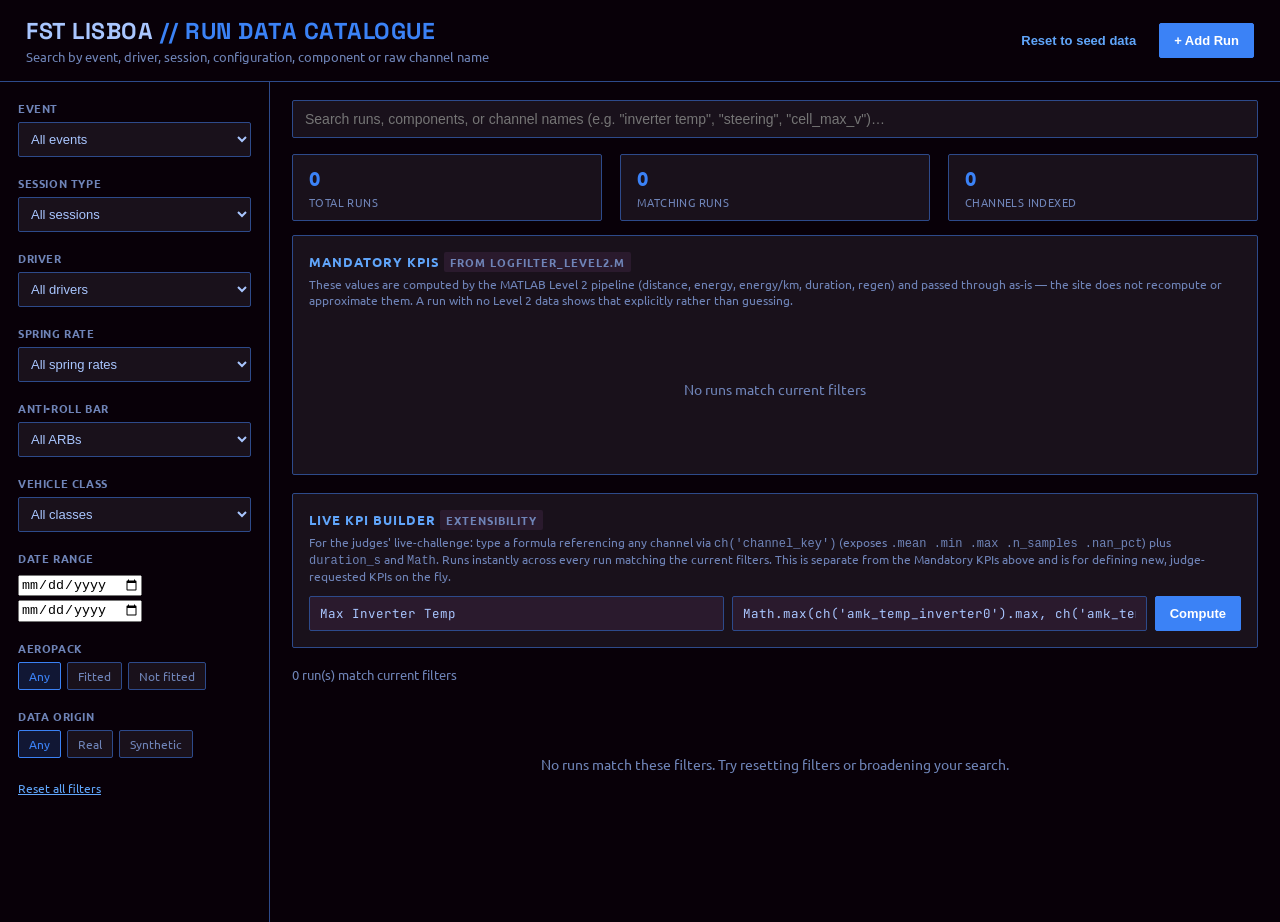
==== commit b1dec84a: "changes to be up to date with report and example json run file and csv" ====
--- a/fst_catalogue.html
+++ b/fst_catalogue.html
@@ -3,106 +3,111 @@
 <head>
 <meta charset="UTF-8">
 <title>FST Lisboa — Run Data Catalogue</title>
+<link rel="preconnect" href="https://fonts.googleapis.com">
+<link href="https://fonts.googleapis.com/css2?family=Ubuntu:wght@400;500;700&family=Space+Grotesk:wght@600;700&family=JetBrains+Mono:wght@400;500&display=swap" rel="stylesheet">
 <style>
   :root{
-    --bg:#0b0e14; --panel:#11161f; --panel2:#161c28; --border:#232b3a;
-    --text:#e6e9f0; --muted:#8b96ab; --accent:#3ddc97; --accent2:#5b8cff;
-    --warn:#ffb648; --bad:#ff5c6c; --mono:'SF Mono',Consolas,monospace;
+    --bg:#080008; --panel:#19111b; --panel2:#2a1a2d; --border:#2d4a8a;
+    --text:#a9c6ff; --muted:#6f84b8; --accent:#3b82f6; --accent2:#60a5fa;
+    --warn:#e0a63e; --bad:#ff5c5c; --mono:'JetBrains Mono',Consolas,monospace;
+    --display:'Ubuntu',sans-serif; --body:'Ubuntu',-apple-system,'Segoe UI',sans-serif;
+    --title-font:'Space Grotesk',sans-serif;
   }
   *{box-sizing:border-box}
-  body{margin:0;background:var(--bg);color:var(--text);font-family:-apple-system,Segoe UI,Roboto,sans-serif;}
+  body{margin:0;background:var(--bg);color:var(--text);font-family:var(--body);}
+  h1, h2, .kval, .run-title, .num{font-family:var(--display);font-weight:700;letter-spacing:.2px}
   header{padding:16px 26px;border-bottom:1px solid var(--border);display:flex;align-items:center;justify-content:space-between;}
-  header h1{font-size:17px;margin:0;font-weight:600;letter-spacing:.2px}
+  header h1{font-size:23px;margin:0;font-weight:700;letter-spacing:.5px;text-transform:uppercase;font-family:var(--title-font)}
   header h1 span{color:var(--accent)}
   header .sub{color:var(--muted);font-size:12.5px;margin-top:2px}
   header .actions{display:flex;gap:8px;align-items:center}
   button{cursor:pointer;border:1px solid var(--border);background:var(--panel);color:var(--text);
-    border-radius:8px;padding:9px 14px;font-size:13px;font-weight:600}
-  button.primary{background:var(--accent);border-color:var(--accent);color:#06120c}
+    border-radius:2px;padding:9px 14px;font-size:13px;font-weight:600}
+  button.primary{background:var(--accent);border-color:var(--accent);color:#ffffff}
   button.ghost{background:transparent;color:var(--accent2);border-color:transparent}
   button:hover{filter:brightness(1.1)}
   .layout{display:flex;min-height:calc(100vh - 60px)}
   .sidebar{width:270px;border-right:1px solid var(--border);padding:18px;flex-shrink:0}
   .main{flex:1;padding:18px 22px;min-width:0}
   .searchbar{display:flex;gap:8px;margin-bottom:16px}
-  .searchbar input{flex:1;background:var(--panel);border:1px solid var(--border);border-radius:8px;
+  .searchbar input{flex:1;background:var(--panel);border:1px solid var(--border);border-radius:2px;
     padding:10px 12px;color:var(--text);font-size:14px;outline:none}
   .searchbar input:focus{border-color:var(--accent2)}
   .filter-group{margin-bottom:18px}
   .filter-group label{display:block;font-size:11px;text-transform:uppercase;letter-spacing:.6px;
     color:var(--muted);margin-bottom:6px;font-weight:600}
-  select{background:var(--panel);border:1px solid var(--border);border-radius:6px;color:var(--text);
+  select{background:var(--panel);border:1px solid var(--border);border-radius:2px;color:var(--text);
     padding:8px;font-size:13px;width:100%}
   .chips{display:flex;flex-wrap:wrap;gap:6px}
-  .chip{padding:5px 10px;border:1px solid var(--border);border-radius:14px;font-size:12px;cursor:pointer;
+  .chip{padding:5px 10px;border:1px solid var(--border);border-radius:2px;font-size:12px;cursor:pointer;
     color:var(--muted);user-select:none;background:var(--panel)}
-  .chip.active{background:rgba(61,220,151,.15);border-color:var(--accent);color:var(--accent)}
+  .chip.active{background:rgba(59,130,246,.18);border-color:var(--accent);color:var(--accent)}
   .reset{font-size:12px;color:var(--accent2);cursor:pointer;text-decoration:underline;margin-top:4px;display:inline-block}
   .results-meta{color:var(--muted);font-size:13px;margin-bottom:12px}
-  .run-card{background:var(--panel);border:1px solid var(--border);border-radius:10px;padding:14px 16px;
+  .run-card{background:var(--panel);border:1px solid var(--border);border-radius:2px;padding:14px 16px;
     margin-bottom:10px;cursor:pointer;transition:border-color .15s}
   .run-card:hover{border-color:var(--accent2)}
   .run-card.expanded{border-color:var(--accent2)}
   .run-top{display:flex;justify-content:space-between;align-items:flex-start}
-  .run-title{font-weight:600;font-size:14.5px}
+  .run-title{font-weight:500;font-size:14px;text-transform:none;letter-spacing:0}
   .run-file{font-family:var(--mono);font-size:11px;color:var(--muted);margin-top:2px}
-  .badge{font-size:10.5px;padding:2px 7px;border-radius:5px;font-weight:600;letter-spacing:.3px}
-  .badge.real{background:rgba(61,220,151,.15);color:var(--accent)}
-  .badge.synthetic{background:rgba(255,182,72,.15);color:var(--warn)}
+  .badge{font-size:10.5px;padding:2px 7px;border-radius:2px;font-weight:600;letter-spacing:.3px}
+  .badge.real{background:rgba(59,130,246,.18);color:var(--accent)}
+  .badge.synthetic{background:rgba(224,166,62,.18);color:var(--warn)}
   .meta-row{display:flex;gap:14px;flex-wrap:wrap;margin-top:10px;font-size:12.5px;color:var(--muted)}
   .meta-row b{color:var(--text);font-weight:500}
   .tags{display:flex;gap:6px;flex-wrap:wrap;margin-top:10px}
-  .tag{font-size:11px;padding:3px 8px;border-radius:5px;background:var(--panel2);color:var(--muted);border:1px solid var(--border)}
+  .tag{font-size:11px;padding:3px 8px;border-radius:2px;background:var(--panel2);color:var(--muted);border:1px solid var(--border)}
   .tag.on{color:var(--accent2)}
   .channel-panel{margin-top:14px;border-top:1px solid var(--border);padding-top:12px}
-  .channel-search{width:100%;background:var(--panel2);border:1px solid var(--border);border-radius:6px;
+  .channel-search{width:100%;background:var(--panel2);border:1px solid var(--border);border-radius:2px;
     padding:8px 10px;color:var(--text);font-size:13px;margin-bottom:10px}
   table{width:100%;border-collapse:collapse;font-size:12px}
   th{text-align:left;color:var(--muted);font-weight:600;padding:6px 8px;border-bottom:1px solid var(--border);
     position:sticky;top:0;background:var(--panel)}
   td{padding:6px 8px;border-bottom:1px solid rgba(255,255,255,.04);font-family:var(--mono)}
-  .scroll-table{max-height:300px;overflow:auto;border:1px solid var(--border);border-radius:8px}
+  .scroll-table{max-height:300px;overflow:auto;border:1px solid var(--border);border-radius:2px}
   .flag-bad{color:var(--bad)}
   .flag-warn{color:var(--warn)}
-  .pill{display:inline-block;padding:2px 6px;border-radius:4px;background:var(--panel2);font-size:10.5px;color:var(--muted)}
+  .pill{display:inline-block;padding:2px 6px;border-radius:2px;background:var(--panel2);font-size:10.5px;color:var(--muted)}
   .empty{color:var(--muted);text-align:center;padding:60px 0;font-size:14px}
   .stat-strip{display:flex;gap:18px;margin-bottom:14px}
-  .stat-box{background:var(--panel);border:1px solid var(--border);border-radius:8px;padding:10px 16px;flex:1}
+  .stat-box{background:var(--panel);border:1px solid var(--border);border-radius:2px;padding:10px 16px;flex:1}
   .stat-box .num{font-size:20px;font-weight:700;color:var(--accent)}
   .stat-box .lbl{font-size:11px;color:var(--muted);margin-top:2px;text-transform:uppercase;letter-spacing:.4px}
 
-  .kpi-section{background:var(--panel);border:1px solid var(--border);border-radius:10px;padding:16px;margin-bottom:18px}
-  .kpi-section h2{font-size:14px;margin:0 0 4px}
+  .kpi-section{background:var(--panel);border:1px solid var(--border);border-radius:2px;padding:16px;margin-bottom:18px}
+  .kpi-section h2{font-size:12.5px;margin:0 0 4px;text-transform:uppercase;letter-spacing:1px;color:var(--accent2)}
   .kpi-section .desc{font-size:12px;color:var(--muted);margin-bottom:12px}
   .kpi-grid{display:grid;grid-template-columns:repeat(auto-fit,minmax(180px,1fr));gap:10px;margin-bottom:6px}
-  .kpi-card{background:var(--panel2);border:1px solid var(--border);border-radius:8px;padding:10px 12px}
+  .kpi-card{background:var(--panel2);border:1px solid var(--border);border-radius:2px;padding:10px 12px}
   .kpi-card .kname{font-size:11px;color:var(--muted);text-transform:uppercase;letter-spacing:.4px}
   .kpi-card .kval{font-size:18px;font-weight:700;margin-top:4px}
   .kpi-card .kval.err{color:var(--bad);font-size:12px;font-weight:500}
   .kpi-formula-row{display:flex;gap:8px;margin-top:10px;flex-wrap:wrap}
   .kpi-formula-row input{flex:1;min-width:160px;background:var(--panel2);border:1px solid var(--border);
-    border-radius:6px;padding:8px 10px;color:var(--text);font-family:var(--mono);font-size:12.5px}
+    border-radius:2px;padding:8px 10px;color:var(--text);font-family:var(--mono);font-size:12.5px}
   .kpi-result-table{width:100%;margin-top:10px;font-size:12.5px}
   .note{font-size:11px;color:var(--muted);margin-top:8px;line-height:1.5}
 
   .modal-backdrop{position:fixed;inset:0;background:rgba(0,0,0,.6);display:none;align-items:center;justify-content:center;z-index:50}
   .modal-backdrop.open{display:flex}
-  .modal{background:var(--panel);border:1px solid var(--border);border-radius:12px;width:560px;max-height:85vh;
+  .modal{background:var(--panel);border:1px solid var(--border);border-radius:2px;width:560px;max-height:85vh;
     overflow:auto;padding:22px}
   .modal h2{margin:0 0 4px;font-size:16px}
   .modal .desc{font-size:12px;color:var(--muted);margin-bottom:16px}
   .field{margin-bottom:12px}
   .field label{display:block;font-size:11px;text-transform:uppercase;letter-spacing:.5px;color:var(--muted);margin-bottom:5px;font-weight:600}
   .field input[type=text], .field input[type=date], .field input[type=time], .field select, .field textarea{
-    width:100%;background:var(--panel2);border:1px solid var(--border);border-radius:6px;padding:8px 10px;
+    width:100%;background:var(--panel2);border:1px solid var(--border);border-radius:2px;padding:8px 10px;
     color:var(--text);font-size:13px;font-family:inherit}
   .field textarea{font-family:var(--mono);font-size:11.5px;min-height:90px}
   .row2{display:grid;grid-template-columns:1fr 1fr;gap:10px}
   .checkrow{display:flex;align-items:center;gap:8px;font-size:13px}
   .modal-footer{display:flex;justify-content:flex-end;gap:8px;margin-top:18px}
-  .validation{background:rgba(255,92,108,.1);border:1px solid var(--bad);border-radius:8px;padding:10px 12px;
+  .validation{background:rgba(255,92,92,.1);border:1px solid var(--bad);border-radius:2px;padding:10px 12px;
     font-size:12px;color:var(--bad);margin-top:10px;white-space:pre-wrap}
-  .success{background:rgba(61,220,151,.1);border:1px solid var(--accent);border-radius:8px;padding:10px 12px;
+  .success{background:rgba(59,130,246,.1);border:1px solid var(--accent);border-radius:2px;padding:10px 12px;
     font-size:12px;color:var(--accent);margin-top:10px}
 </style>
 </head>
@@ -128,18 +133,14 @@
     <div class="stat-strip" id="statStrip"></div>
 
     <div class="kpi-section">
-      <h2>Mandatory KPIs <span class="pill">computed per matching run</span></h2>
-      <div class="desc">Total energy, energy/km, distance, duration — each with a fault plan: if a required channel is missing from a run's catalogue export, it's flagged instead of silently failing.</div>
+      <h2>Mandatory KPIs <span class="pill">from LogFilter_Level2.m</span></h2>
+      <div class="desc">These values are computed by the MATLAB Level 2 pipeline (distance, energy, energy/km, duration, regen) and passed through as-is — the site does not recompute or approximate them. A run with no Level 2 data shows that explicitly rather than guessing.</div>
       <div id="mandatoryKpis"></div>
-      <div class="note">
-        Assumptions (document in report / adjust formulas below if your protocol JSON uses different units):
-        <b>speed_actual</b> in m/s for distance; <b>isa_power</b> in W for energy (energy ≈ mean(power) × duration — an approximation from summary stats; for exact integration, compute from the full time series in the source .mat instead of the catalogue export).
-      </div>
     </div>
 
     <div class="kpi-section">
       <h2>Live KPI Builder <span class="pill">extensibility</span></h2>
-      <div class="desc">For the judges' live-challenge: type a formula referencing any channel via <code>ch('channel_key')</code> (exposes <code>.mean .min .max .n_samples .nan_pct</code>) plus <code>duration_s</code> and <code>Math</code>. Runs instantly across every run matching the current filters.</div>
+      <div class="desc">For the judges' live-challenge: type a formula referencing any channel via <code>ch('channel_key')</code> (exposes <code>.mean .min .max .n_samples .nan_pct</code>) plus <code>duration_s</code> and <code>Math</code>. Runs instantly across every run matching the current filters. This is separate from the Mandatory KPIs above and is for defining new, judge-requested KPIs on the fly.</div>
       <div class="kpi-formula-row">
         <input id="kpiName" type="text" placeholder="KPI name, e.g. Max Inverter Temp" value="Max Inverter Temp">
         <input id="kpiFormula" type="text" placeholder="formula" value="Math.max(ch('amk_temp_inverter0').max, ch('amk_temp_inverter1').max, ch('amk_temp_inverter2').max, ch('amk_temp_inverter3').max)">
@@ -202,7 +203,7 @@
   </div>
 </div>
 
-<script id="seed-runs" type="application/json">[{"id": "run-2026-02-26_12-21-00_1_IIB_autocross_resampled", "file": "2026-02-26_12-21-00_1_IIB_autocross_resampled.mat", "date": "2026-02-26", "time": "12:21:00", "event": "FSPT Testing Day", "session_type": "Autocross", "driver": "Driver A", "origin": "real", "config": {"aeropack": true, "spring_rate": "Medium", "arb": "Stiff", "class": "Class 1 EV"}, "duration_s": 158.441, "sample_rate_hz": 100.208, "n_channels": 504, "n_unresolved": 75, "channels": [{"key": "ASMS_state", "name": "ASMS_state", "type": "double", "device": "acu", "device_resolved": true, "protocol_signal": "ASMS_state", "unit": "", "scale": 1.0, "protocol_min": 0.0, "protocol_max": 0.0, "can_message": "ebs_asf", "mat_tool_tag": "fcp-data-muncher", "period_s": 0.00998, "n_samples": 15878, "nan_pct": 0.11, "min": 0.0, "max": 0.0, "mean": 0.0, "component": "Accumulator (BMS)"}, {"key": "AS_car_stopped", "name": "AS_car_stopped", "type": "double", "device": "acu", "device_resolved": true, "protocol_signal": "AS_car_stopped", "unit": "", "scale": 1.0, "protocol_min": 0.0, "protocol_max": 0.0, "can_message": "ebs_asf", "mat_tool_tag": "fcp-data-muncher", "period_s": 0.00998, "n_samples": 15878, "nan_pct": 0.11, "min": 0.0, "max": 1.0, "mean": 0.1618, "component": "Accumulator (BMS)"}, {"key": "AS_close_SDC", "name": "AS_close_SDC", "type": "double", "device": "acu", "device_resolved": true, "protocol_signal": "AS_close_SDC", "unit": "", "scale": 1.0, "protocol_min": 0.0, "protocol_max": 0.0, "can_message": "ebs_asf", "mat_tool_tag": "fcp-data-muncher", "period_s": 0.00998, "n_samples": 15878, "nan_pct": 0.11, "min": 0.0484, "max": 1.0, "mean": 0.9994, "component": "Accumulator (BMS)"}, {"key": "AS_driving_mode", "name": "AS_driving_mode", "type": "double", "device": "acu", "device_resolved": true, "protocol_signal": "AS_driving_mode", "unit": "", "scale": 1.0, "protocol_min": 0.0, "protocol_max": 0.0, "can_message": "ebs_asf", "mat_tool_tag": "fcp-data-muncher", "period_s": 0.00998, "n_samples": 15878, "nan_pct": 0.11, "min": 0.0, "max": 0.0, "mean": 0.0, "component": "Accumulator (BMS)"}, {"key": "AS_mission", "name": "AS_mission", "type": "double", "device": "acu", "device_resolved": true, "protocol_signal": "AS_mission", "unit": "", "scale": 1.0, "protocol_min": 0.0, "protocol_max": 0.0, "can_message": "ebs_asf", "mat_tool_tag": "fcp-data-muncher", "period_s": 0.00998, "n_samples": 15878, "nan_pct": 0.11, "min": 6.0, "max": 6.0, "mean": 6.0, "component": "Accumulator (BMS)"}, {"key": "AS_mission_finished", "name": "AS_mission_finished", "type": "double", "device": "acu", "device_resolved": true, "protocol_signal": "AS_mission_finished", "unit": "", "scale": 1.0, "protocol_min": 0.0, "protocol_max": 0.0, "can_message": "ebs_asf", "mat_tool_tag": "fcp-data-muncher", "period_s": 0.00998, "n_samples": 15878, "nan_pct": 0.11, "min": 0.0, "max": 0.0, "mean": 0.0, "component": "Accumulator (BMS)"}, {"key": "AS_state", "name": "AS_state", "type": "double", "device": "acu", "device_resolved": true, "protocol_signal": "AS_state", "unit": "", "scale": 1.0, "protocol_min": 0.0, "protocol_max": 0.0, "can_message": "ebs_asf", "mat_tool_tag": "fcp-data-muncher", "period_s": 0.00998, "n_samples": 15878, "nan_pct": 0.11, "min": 0.0, "max": 5.0, "mean": 4.4068, "component": "Accumulator (BMS)"}, {"key": "AS_trigger_EBS", "name": "AS_trigger_EBS", "type": "double", "device": "acu", "device_resolved": true, "protocol_signal": "AS_trigger_EBS", "unit": "", "scale": 1.0, "protocol_min": 0.0, "protocol_max": 0.0, "can_message": "ebs_asf", "mat_tool_tag": "fcp-data-muncher", "period_s": 0.00998, "n_samples": 15878, "nan_pct": 0.11, "min": 0.0, "max": 0.0, "mean": 0.0, "component": "Accumulator (BMS)"}, {"key": "BE_10", "name": "BE_10", "type": "double", "device": "unresolved", "device_resolved": false, "protocol_signal": null, "unit": "", "scale": null, "protocol_min": null, "protocol_max": null, "can_message": null, "mat_tool_tag": "fcp-data-muncher", "period_s": 0.00998, "n_samples": 15878, "nan_pct": 0.83, "min": 0.0, "max": 0.0, "mean": 0.0, "component": "Unresolved \u2014 not found in protocol"}, {"key": "BE_11", "name": "BE_11", "type": "double", "device": "unresolved", "device_resolved": false, "protocol_signal": null, "unit": "", "scale": null, "protocol_min": null, "protocol_max": null, "can_message": null, "mat_tool_tag": "fcp-data-muncher", "period_s": 0.00998, "n_samples": 15878, "nan_pct": 0.83, "min": 0.0, "max": 0.0, "mean": 0.0, "component": "Unresolved \u2014 not found in protocol"}, {"key": "BE_12", "name": "BE_12", "type": "double", "device": "unresolved", "device_resolved": false, "protocol_signal": null, "unit": "", "scale": null, "protocol_min": null, "protocol_max": null, "can_message": null, "mat_tool_tag": "fcp-data-muncher", "period_s": 0.00998, "n_samples": 15878, "nan_pct": 0.83, "min": 0.0, "max": 0.0, "mean": 0.0, "component": "Unresolved \u2014 not found in protocol"}, {"key": "BE_13", "name": "BE_13", "type": "double", "device": "unresolved", "device_resolved": false, "protocol_signal": null, "unit": "", "scale": null, "protocol_min": null, "protocol_max": null, "can_message": null, "mat_tool_tag": "fcp-data-muncher", "period_s": 0.00998, "n_samples": 15878, "nan_pct": 0.83, "min": 0.0, "max": 0.0, "mean": 0.0, "component": "Unresolved \u2014 not found in protocol"}, {"key": "BE_20", "name": "BE_20", "type": "double", "device": "unresolved", "device_resolved": false, "protocol_signal": null, "unit": "", "scale": null, "protocol_min": null, "protocol_max": null, "can_message": null, "mat_tool_tag": "fcp-data-muncher", "period_s": 0.00998, "n_samples": 15878, "nan_pct": 0.83, "min": 0.0, "max": 0.0, "mean": 0.0, "component": "Unresolved \u2014 not found in protocol"}, {"key": "BE_21", "name": "BE_21", "type": "double", "device": "unresolved", "device_resolved": false, "protocol_signal": null, "unit": "", "scale": null, "protocol_min": null, "protocol_max": null, "can_message": null, "mat_tool_tag": "fcp-data-muncher", "period_s": 0.00998, "n_samples": 15878, "nan_pct": 0.83, "min": 0.0, "max": 0.0, "mean": 0.0, "component": "Unresolved \u2014 not found in protocol"}, {"key": "BE_22", "name": "BE_22", "type": "double", "device": "unresolved", "device_resolved": false, "protocol_signal": null, "unit": "", "scale": null, "protocol_min": null, "protocol_max": null, "can_message": null, "mat_tool_tag": "fcp-data-muncher", "period_s": 0.00998, "n_samples": 15878, "nan_pct": 0.83, "min": 0.0, "max": 0.0, "mean": 0.0, "component": "Unresolved \u2014 not found in protocol"}, {"key": "BE_23", "name": "BE_23", "type": "double", "device": "unresolved", "device_resolved": false, "protocol_signal": null, "unit": "", "scale": null, "protocol_min": null, "protocol_max": null, "can_message": null, "mat_tool_tag": "fcp-data-muncher", "period_s": 0.00998, "n_samples": 15878, "nan_pct": 0.83, "min": 0.0, "max": 0.0, "mean": 0.0, "component": "Unresolved \u2014 not found in protocol"}, {"key": "EBS_error", "name": "EBS_error", "type": "double", "device": "acu", "device_resolved": true, "protocol_signal": "EBS_error", "unit": "", "scale": 1.0, "protocol_min": 0.0, "protocol_max": 0.0, "can_message": "ebs_asf", "mat_tool_tag": "fcp-data-muncher", "period_s": 0.00998, "n_samples": 15878, "nan_pct": 0.11, "min": 0.0, "max": 0.0, "mean": 0.0, "component": "Accumulator (BMS)"}, {"key": "EBS_state", "name": "EBS_state", "type": "double", "device": "acu", "device_resolved": true, "protocol_signal": "EBS_state", "unit": "", "scale": 1.0, "protocol_min": 0.0, "protocol_max": 0.0, "can_message": "ebs_asf", "mat_tool_tag": "fcp-data-muncher", "period_s": 0.00998, "n_samples": 15878, "nan_pct": 0.11, "min": 0.0, "max": 0.0, "mean": 0.0, "component": "Accumulator (BMS)"}, {"key": "Pitch", "name": "Pitch", "type": "double", "device": "xsens", "device_resolved": true, "protocol_signal": "Pitch", "unit": "degree", "scale": 0.0078, "protocol_min": -90.0, "protocol_max": 90.0, "can_message": "XCDI_EulerAngles", "mat_tool_tag": "fcp-data-muncher", "period_s": 0.00998, "n_samples": 15878, "nan_pct": 0.01, "min": -1.0034, "max": 2.1216, "mean": 0.8223, "component": "IMU"}, {"key": "Pressure", "name": "Pressure", "type": "double", "device": "xsens", "device_resolved": true, "protocol_signal": "Pressure", "unit": "", "scale": 3.0518e-05, "protocol_min": 30000.0, "protocol_max": 125000.0, "can_message": "XCDI_BaroPressure", "mat_tool_tag": "fcp-data-muncher", "period_s": 0.00998, "n_samples": 15878, "nan_pct": 0.16, "min": 3.1172, "max": 3.1187, "mean": 3.1179, "component": "IMU"}, {"key": "RES_status", "name": "RES_status", "type": "double", "device": "acu", "device_resolved": true, "protocol_signal": "RES_status", "unit": "", "scale": 1.0, "protocol_min": 0.0, "protocol_max": 0.0, "can_message": "ebs_asf", "mat_tool_tag": "fcp-data-muncher", "period_s": 0.00998, "n_samples": 15878, "nan_pct": 0.11, "min": 1.0, "max": 1.0, "mean": 1.0, "component": "Accumulator (BMS)"}, {"key": "Roll", "name": "Roll", "type": "double", "device": "xsens", "device_resolved": true, "protocol_signal": "Roll", "unit": "degree", "scale": 0.0078, "protocol_min": -180.0, "protocol_max": 180.0, "can_message": "XCDI_EulerAngles", "mat_tool_tag": "fcp-data-muncher", "period_s": 0.00998, "n_samples": 15878, "nan_pct": 0.01, "min": -3.0251, "max": 2.3701, "mean": 0.2118, "component": "IMU"}, {"key": "SDC_is_ready", "name": "SDC_is_ready", "type": "double", "device": "acu", "device_resolved": true, "protocol_signal": "SDC_is_ready", "unit": "", "scale": 1.0, "protocol_min": 0.0, "protocol_max": 0.0, "can_message": "ebs_asf", "mat_tool_tag": "fcp-data-muncher", "period_s": 0.00998, "n_samples": 15878, "nan_pct": 0.11, "min": 1.0, "max": 1.0, "mean": 1.0, "component": "Accumulator (BMS)"}, {"key": "SG_Current", "name": "SG_Current", "type": "double", "device": "master", "device_resolved": true, "protocol_signal": "SG_Current", "unit": "", "scale": 1.0, "protocol_min": 0.0, "protocol_max": 0.0, "can_message": "dl_status", "mat_tool_tag": "fcp-data-muncher", "period_s": 0.00998, "n_samples": 15878, "nan_pct": 0.19, "min": 54.411, "max": 65384.4196, "mean": 32275.1385, "component": "BMS Master"}, {"key": "SG_MsgCnt", "name": "SG_MsgCnt", "type": "double", "device": "master", "device_resolved": true, "protocol_signal": "SG_MsgCnt", "unit": "", "scale": 1.0, "protocol_min": 0.0, "protocol_max": 0.0, "can_message": "dl_status", "mat_tool_tag": "fcp-data-muncher", "period_s": 0.00998, "n_samples": 15878, "nan_pct": 0.19, "min": 0.0, "max": 0.0, "mean": 0.0, "component": "BMS Master"}, {"key": "SG_Status_Logging", "name": "SG_Status_Logging", "type": "double", "device": "master", "device_resolved": true, "protocol_signal": "SG_Status_Logging", "unit": "", "scale": 1.0, "protocol_min": 0.0, "protocol_max": 0.0, "can_message": "dl_status", "mat_tool_tag": "fcp-data-muncher", "period_s": 0.00998, "n_samples": 15878, "nan_pct": 0.19, "min": 0.0, "max": 0.0, "mean": 0.0, "component": "BMS Master"}, {"key": "SG_Status_Ready", "name": "SG_Status_Ready", "type": "double", "device": "master", "device_resolved": true, "protocol_signal": "SG_Status_Ready", "unit": "", "scale": 1.0, "protocol_min": 0.0, "protocol_max": 0.0, "can_message": "dl_status", "mat_tool_tag": "fcp-data-muncher", "period_s": 0.00998, "n_samples": 15878, "nan_pct": 0.19, "min": 0.0, "max": 0.0, "mean": 0.0, "component": "BMS Master"}, {"key": "SG_Status_Triggered_Current", "name": "SG_Status_Triggered_Current", "type": "double", "device": "master", "device_resolved": true, "protocol_signal": "SG_Status_Triggered_Current", "unit": "", "scale": 1.0, "protocol_min": 0.0, "protocol_max": 0.0, "can_message": "dl_status", "mat_tool_tag": "fcp-data-muncher", "period_s": 0.00998, "n_samples": 15878, "nan_pct": 0.19, "min": 0.0, "max": 0.0, "mean": 0.0, "component": "BMS Master"}, {"key": "SG_Status_Triggered_Voltage", "name": "SG_Status_Triggered_Voltage", "type": "double", "device": "master", "device_resolved": true, "protocol_signal": "SG_Status_Triggered_Voltage", "unit": "", "scale": 1.0, "protocol_min": 0.0, "protocol_max": 0.0, "can_message": "dl_status", "mat_tool_tag": "fcp-data-muncher", "period_s": 0.00998, "n_samples": 15878, "nan_pct": 0.19, "min": 0.0, "max": 0.0, "mean": 0.0, "component": "BMS Master"}, {"key": "SG_Voltage", "name": "SG_Voltage", "type": "double", "device": "master", "device_resolved": true, "protocol_signal": "SG_Voltage", "unit": "", "scale": 1.0, "protocol_min": 0.0, "protocol_max": 0.0, "can_message": "dl_status", "mat_tool_tag": "fcp-data-muncher", "period_s": 0.00998, "n_samples": 15878, "nan_pct": 0.19, "min": 0.0, "max": 9.9909, "mean": 1.0678, "component": "BMS Master"}, {"key": "StatusWord", "name": "StatusWord", "type": "double", "device": "xsens", "device_resolved": true, "protocol_signal": "StatusWord", "unit": "", "scale": 1.0, "protocol_min": 0.0, "protocol_max": 0.0, "can_message": "XCID_StatusWord", "mat_tool_tag": "fcp-data-muncher", "period_s": 0.00998, "n_samples": 15878, "nan_pct": 0.01, "min": 0.0, "max": 308785.1166, "mean": 34.9552, "component": "IMU"}, {"key": "TS_state", "name": "TS_state", "type": "double", "device": "acu", "device_resolved": true, "protocol_signal": "TS_state", "unit": "", "scale": 1.0, "protocol_min": 0.0, "protocol_max": 1.0, "can_message": "ebs_asf", "mat_tool_tag": "fcp-data-muncher", "period_s": 0.00998, "n_samples": 15878, "nan_pct": 0.11, "min": 0.0, "max": 1.0, "mean": 0.9379, "component": "Accumulator (BMS)"}, {"key": "Temperature", "name": "Temperature", "type": "double", "device": "xsens", "device_resolved": true, "protocol_signal": "Temperature", "unit": "", "scale": 0.0039, "protocol_min": -40.0, "protocol_max": 85.0, "can_message": "XCDI_Temperature", "mat_tool_tag": "fcp-data-muncher", "period_s": 0.00998, "n_samples": 15878, "nan_pct": 0.16, "min": 39.2498, "max": 40.0686, "mean": 39.6933, "component": "IMU"}, {"key": "Yaw", "name": "Yaw", "type": "double", "device": "xsens", "device_resolved": true, "protocol_signal": "Yaw", "unit": "degree", "scale": 0.0078, "protocol_min": 0.0, "protocol_max": 0.0, "can_message": "XCDI_EulerAngles", "mat_tool_tag": "fcp-data-muncher", "period_s": 0.00998, "n_samples": 15878, "nan_pct": 0.01, "min": -179.5629, "max": 179.4989, "mean": -16.8498, "component": "IMU"}, {"key": "accX", "name": "accX", "type": "double", "device": "xsens", "device_resolved": true, "protocol_signal": "accX", "unit": "m/s^2", "scale": 0.0039, "protocol_min": -100.0, "protocol_max": 100.0, "can_message": "XCDI_Acceleration", "mat_tool_tag": "fcp-data-muncher", "period_s": 0.00998, "n_samples": 15878, "nan_pct": 0.01, "min": -13.134, "max": 11.7114, "mean": -0.2549, "component": "IMU"}, {"key": "accY", "name": "accY", "type": "double", "device": "xsens", "device_resolved": true, "protocol_signal": "accY", "unit": "m/s^2", "scale": 0.0039, "protocol_min": -100.0, "protocol_max": 100.0, "can_message": "XCDI_Acceleration", "mat_tool_tag": "fcp-data-muncher", "period_s": 0.00998, "n_samples": 15878, "nan_pct": 0.01, "min": -24.6215, "max": 17.9888, "mean": 0.5639, "component": "IMU"}, {"key": "accZ", "name": "accZ", "type": "double", "device": "xsens", "device_resolved": true, "protocol_signal": "accZ", "unit": "m/s^2", "scale": 0.0039, "protocol_min": -100.0, "protocol_max": 100.0, "can_message": "XCDI_Acceleration", "mat_tool_tag": "fcp-data-muncher", "period_s": 0.00998, "n_samples": 15878, "nan_pct": 0.01, "min": 4.814, "max": 18.5719, "mean": 9.6857, "component": "IMU"}, {"key": "acc_lateral", "name": "acc_lateral", "type": "double", "device": "as", "device_resolved": true, "protocol_signal": "acc_lateral", "unit": "", "scale": 0.001953125, "protocol_min": -20.0, "protocol_max": 20.0, "can_message": "DV_driving_dynamics_2", "mat_tool_tag": "fcp-data-muncher", "period_s": 0.00998, "n_samples": 15878, "nan_pct": 47.2, "min": 0.6777, "max": 0.6797, "mean": 0.6787, "component": "Autonomous System"}, {"key": "acc_longitudinal", "name": "acc_longitudinal", "type": "double", "device": "as", "device_resolved": true, "protocol_signal": "acc_longitudinal", "unit": "", "scale": 0.001953125, "protocol_min": -20.0, "protocol_max": 20.0, "can_message": "DV_driving_dynamics_2", "mat_tool_tag": "fcp-data-muncher", "period_s": 0.00998, "n_samples": 15878, "nan_pct": 47.2, "min": 0.0176, "max": 0.0176, "mean": 0.0176, "component": "Autonomous System"}, {"key": "amk_actual_speed0", "name": "amk_actual_speed0", "type": "double", "device": "iib", "device_resolved": true, "protocol_signal": "amk_actual_speed", "unit": "rpm", "scale": 1.0, "protocol_min": 0.0, "protocol_max": 20000.0, "can_message": "iib_amk_values_1", "mat_tool_tag": "fcp-data-muncher", "period_s": 0.00998, "n_samples": 15878, "nan_pct": 0.01, "min": -28.8251, "max": 13814.7021, "mean": 6095.288, "component": "Inverter Interface Board"}, {"key": "amk_actual_speed1", "name": "amk_actual_speed1", "type": "double", "device": "iib", "device_resolved": true, "protocol_signal": "amk_actual_speed", "unit": "rpm", "scale": 1.0, "protocol_min": 0.0, "protocol_max": 20000.0, "can_message": "iib_amk_values_1", "mat_tool_tag": "fcp-data-muncher", "period_s": 0.00998, "n_samples": 15878, "nan_pct": 0.01, "min": -21.9233, "max": 13971.9433, "mean": 6260.9318, "component": "Inverter Interface Board"}, {"key": "amk_actual_speed2", "name": "amk_actual_speed2", "type": "double", "device": "iib", "device_resolved": true, "protocol_signal": "amk_actual_speed", "unit": "rpm", "scale": 1.0, "protocol_min": 0.0, "protocol_max": 20000.0, "can_message": "iib_amk_values_1", "mat_tool_tag": "fcp-data-muncher", "period_s": 0.00998, "n_samples": 15878, "nan_pct": 0.01, "min": -19.5, "max": 13934.3452, "mean": 6055.1774, "component": "Inverter Interface Board"}, {"key": "amk_actual_speed3", "name": "amk_actual_speed3", "type": "double", "device": "iib", "device_resolved": true, "protocol_signal": "amk_actual_speed", "unit": "rpm", "scale": 1.0, "protocol_min": 0.0, "protocol_max": 20000.0, "can_message": "iib_amk_values_1", "mat_tool_tag": "fcp-data-muncher", "period_s": 0.00998, "n_samples": 15878, "nan_pct": 0.01, "min": -19.0, "max": 14122.996, "mean": 6148.1093, "component": "Inverter Interface Board"}, {"key": "amk_dc_on0", "name": "amk_dc_on0", "type": "double", "device": "iib", "device_resolved": true, "protocol_signal": "amk_dc_on", "unit": "", "scale": 1.0, "protocol_min": 0.0, "protocol_max": 1.0, "can_message": "iib_amk_values_1", "mat_tool_tag": "fcp-data-muncher", "period_s": 0.00998, "n_samples": 15878, "nan_pct": 0.01, "min": 0.0, "max": 1.0, "mean": 0.9138, "component": "Inverter Interface Board"}, {"key": "amk_dc_on1", "name": "amk_dc_on1", "type": "double", "device": "iib", "device_resolved": true, "protocol_signal": "amk_dc_on", "unit": "", "scale": 1.0, "protocol_min": 0.0, "protocol_max": 1.0, "can_message": "iib_amk_values_1", "mat_tool_tag": "fcp-data-muncher", "period_s": 0.00998, "n_samples": 15878, "nan_pct": 0.01, "min": 0.0, "max": 1.0, "mean": 0.9137, "component": "Inverter Interface Board"}, {"key": "amk_dc_on2", "name": "amk_dc_on2", "type": "double", "device": "iib", "device_resolved": true, "protocol_signal": "amk_dc_on", "unit": "", "scale": 1.0, "protocol_min": 0.0, "protocol_max": 1.0, "can_message": "iib_amk_values_1", "mat_tool_tag": "fcp-data-muncher", "period_s": 0.00998, "n_samples": 15878, "nan_pct": 0.01, "min": 0.0, "max": 1.0, "mean": 0.9138, "component": "Inverter Interface Board"}, {"key": "amk_dc_on3", "name": "amk_dc_on3", "type": "double", "device": "iib", "device_resolved": true, "protocol_signal": "amk_dc_on", "unit": "", "scale": 1.0, "protocol_min": 0.0, "protocol_max": 1.0, "can_message": "iib_amk_values_1", "mat_tool_tag": "fcp-data-muncher", "period_s": 0.00998, "n_samples": 15878, "nan_pct": 0.01, "min": 0.0, "max": 1.0, "mean": 0.9153, "component": "Inverter Interface Board"}, {"key": "amk_derating0", "name": "amk_derating0", "type": "double", "device": "iib", "device_resolved": true, "protocol_signal": "amk_derating", "unit": "", "scale": 1.0, "protocol_min": 0.0, "protocol_max": 1.0, "can_message": "iib_amk_values_1", "mat_tool_tag": "fcp-data-muncher", "period_s": 0.00998, "n_samples": 15878, "nan_pct": 0.01, "min": 0.0, "max": 1.0, "mean": 0.1135, "component": "Inverter Interface Board"}, {"key": "amk_derating1", "name": "amk_derating1", "type": "double", "device": "iib", "device_resolved": true, "protocol_signal": "amk_derating", "unit": "", "scale": 1.0, "protocol_min": 0.0, "protocol_max": 1.0, "can_message": "iib_amk_values_1", "mat_tool_tag": "fcp-data-muncher", "period_s": 0.00998, "n_samples": 15878, "nan_pct": 0.01, "min": 0.0, "max": 1.0, "mean": 0.0928, "component": "Inverter Interface Board"}, {"key": "amk_derating2", "name": "amk_derating2", "type": "double", "device": "iib", "device_resolved": true, "protocol_signal": "amk_derating", "unit": "", "scale": 1.0, "protocol_min": 0.0, "protocol_max": 1.0, "can_message": "iib_amk_values_1", "mat_tool_tag": "fcp-data-muncher", "period_s": 0.00998, "n_samples": 15878, "nan_pct": 0.01, "min": 0.0, "max": 1.0, "mean": 0.1049, "component": "Inverter Interface Board"}, {"key": "amk_derating3", "name": "amk_derating3", "type": "double", "device": "iib", "device_resolved": true, "protocol_signal": "amk_derating", "unit": "", "scale": 1.0, "protocol_min": 0.0, "protocol_max": 1.0, "can_message": "iib_amk_values_1", "mat_tool_tag": "fcp-data-muncher", "period_s": 0.00998, "n_samples": 15878, "nan_pct": 0.01, "min": 0.0, "max": 1.0, "mean": 0.1021, "component": "Inverter Interface Board"}, {"key": "amk_err0", "name": "amk_err0", "type": "double", "device": "iib", "device_resolved": true, "protocol_signal": "amk_err", "unit": "", "scale": 1.0, "protocol_min": 0.0, "protocol_max": 1.0, "can_message": "iib_amk_values_1", "mat_tool_tag": "fcp-data-muncher", "period_s": 0.00998, "n_samples": 15878, "nan_pct": 0.01, "min": 0.0, "max": 1.0, "mean": 0.0001, "component": "Inverter Interface Board"}, {"key": "amk_err1", "name": "amk_err1", "type": "double", "device": "iib", "device_resolved": true, "protocol_signal": "amk_err", "unit": "", "scale": 1.0, "protocol_min": 0.0, "protocol_max": 1.0, "can_message": "iib_amk_values_1", "mat_tool_tag": "fcp-data-muncher", "period_s": 0.00998, "n_samples": 15878, "nan_pct": 0.01, "min": 0.0, "max": 1.0, "mean": 0.0001, "component": "Inverter Interface Board"}, {"key": "amk_err2", "name": "amk_err2", "type": "double", "device": "iib", "device_resolved": true, "protocol_signal": "amk_err", "unit": "", "scale": 1.0, "protocol_min": 0.0, "protocol_max": 1.0, "can_message": "iib_amk_values_1", "mat_tool_tag": "fcp-data-muncher", "period_s": 0.00998, "n_samples": 15878, "nan_pct": 0.01, "min": 0.0, "max": 1.0, "mean": 0.0001, "component": "Inverter Interface Board"}, {"key": "amk_err3", "name": "amk_err3", "type": "double", "device": "iib", "device_resolved": true, "protocol_signal": "amk_err", "unit": "", "scale": 1.0, "protocol_min": 0.0, "protocol_max": 1.0, "can_message": "iib_amk_values_1", "mat_tool_tag": "fcp-data-muncher", "period_s": 0.00998, "n_samples": 15878, "nan_pct": 0.01, "min": 0.0, "max": 0.0, "mean": 0.0, "component": "Inverter Interface Board"}, {"key": "amk_error_info0", "name": "amk_error_info0", "type": "double", "device": "iib", "device_resolved": true, "protocol_signal": "amk_error_info", "unit": "", "scale": 1.0, "protocol_min": 0.0, "protocol_max": 0.0, "can_message": "iib_amk_values_2", "mat_tool_tag": "fcp-data-muncher", "period_s": 0.00998, "n_samples": 15878, "nan_pct": 0.64, "min": 0.0, "max": 0.0, "mean": 0.0, "component": "Inverter Interface Board"}, {"key": "amk_error_info1", "name": "amk_error_info1", "type": "double", "device": "iib", "device_resolved": true, "protocol_signal": "amk_error_info", "unit": "", "scale": 1.0, "protocol_min": 0.0, "protocol_max": 0.0, "can_message": "iib_amk_values_2", "mat_tool_tag": "fcp-data-muncher", "period_s": 0.00998, "n_samples": 15878, "nan_pct": 0.64, "min": 0.0, "max": 0.0, "mean": 0.0, "component": "Inverter Interface Board"}, {"key": "amk_error_info2", "name": "amk_error_info2", "type": "double", "device": "iib", "device_resolved": true, "protocol_signal": "amk_error_info", "unit": "", "scale": 1.0, "protocol_min": 0.0, "protocol_max": 0.0, "can_message": "iib_amk_values_2", "mat_tool_tag": "fcp-data-muncher", "period_s": 0.00998, "n_samples": 15878, "nan_pct": 0.64, "min": 0.0, "max": 0.0, "mean": 0.0, "component": "Inverter Interface Board"}, {"key": "amk_error_info3", "name": "amk_error_info3", "type": "double", "device": "iib", "device_resolved": true, "protocol_signal": "amk_error_info", "unit": "", "scale": 1.0, "protocol_min": 0.0, "protocol_max": 0.0, "can_message": "iib_amk_values_2", "mat_tool_tag": "fcp-data-muncher", "period_s": 0.00998, "n_samples": 15878, "nan_pct": 0.64, "min": 0.0, "max": 0.0, "mean": 0.0, "component": "Inverter Interface Board"}, {"key": "amk_inv_on0", "name": "amk_inv_on0", "type": "double", "device": "iib", "device_resolved": true, "protocol_signal": "amk_inv_on", "unit": "", "scale": 1.0, "protocol_min": 0.0, "protocol_max": 1.0, "can_message": "iib_amk_values_1", "mat_tool_tag": "fcp-data-muncher", "period_s": 0.00998, "n_samples": 15878, "nan_pct": 0.01, "min": 0.0, "max": 1.0, "mean": 0.8674, "component": "Inverter Interface Board"}, {"key": "amk_inv_on1", "name": "amk_inv_on1", "type": "double", "device": "iib", "device_resolved": true, "protocol_signal": "amk_inv_on", "unit": "", "scale": 1.0, "protocol_min": 0.0, "protocol_max": 1.0, "can_message": "iib_amk_values_1", "mat_tool_tag": "fcp-data-muncher", "period_s": 0.00998, "n_samples": 15878, "nan_pct": 0.01, "min": 0.0, "max": 1.0, "mean": 0.8673, "component": "Inverter Interface Board"}, {"key": "amk_inv_on2", "name": "amk_inv_on2", "type": "double", "device": "iib", "device_resolved": true, "protocol_signal": "amk_inv_on", "unit": "", "scale": 1.0, "protocol_min": 0.0, "protocol_max": 1.0, "can_message": "iib_amk_values_1", "mat_tool_tag": "fcp-data-muncher", "period_s": 0.00998, "n_samples": 15878, "nan_pct": 0.01, "min": 0.0, "max": 1.0, "mean": 0.8675, "component": "Inverter Interface Board"}, {"key": "amk_inv_on3", "name": "amk_inv_on3", "type": "double", "device": "iib", "device_resolved": true, "protocol_signal": "amk_inv_on", "unit": "", "scale": 1.0, "protocol_min": 0.0, "protocol_max": 1.0, "can_message": "iib_amk_values_1", "mat_tool_tag": "fcp-data-muncher", "period_s": 0.00998, "n_samples": 15878, "nan_pct": 0.01, "min": 0.0, "max": 1.0, "mean": 0.8674, "component": "Inverter Interface Board"}, {"key": "amk_magn_c0", "name": "amk_magn_c0", "type": "double", "device": "iib", "device_resolved": true, "protocol_signal": "amk_magn_c", "unit": "", "scale": 1.0, "protocol_min": 0.0, "protocol_max": 0.0, "can_message": "iib_amk_values_1", "mat_tool_tag": "fcp-data-muncher", "period_s": 0.00998, "n_samples": 15878, "nan_pct": 0.01, "min": -2129.0071, "max": 1242.7705, "mean": 1.4313, "component": "Inverter Interface Board"}, {"key": "amk_magn_c1", "name": "amk_magn_c1", "type": "double", "device": "iib", "device_resolved": true, "protocol_signal": "amk_magn_c", "unit": "", "scale": 1.0, "protocol_min": 0.0, "protocol_max": 0.0, "can_message": "iib_amk_values_1", "mat_tool_tag": "fcp-data-muncher", "period_s": 0.00998, "n_samples": 15878, "nan_pct": 0.01, "min": -2079.4014, "max": 1020.2422, "mean": 0.4001, "component": "Inverter Interface Board"}, {"key": "amk_magn_c2", "name": "amk_magn_c2", "type": "double", "device": "iib", "device_resolved": true, "protocol_signal": "amk_magn_c", "unit": "", "scale": 1.0, "protocol_min": 0.0, "protocol_max": 0.0, "can_message": "iib_amk_values_1", "mat_tool_tag": "fcp-data-muncher", "period_s": 0.00998, "n_samples": 15878, "nan_pct": 0.01, "min": -3455.4828, "max": 1689.3333, "mean": 0.0296, "component": "Inverter Interface Board"}, {"key": "amk_magn_c3", "name": "amk_magn_c3", "type": "double", "device": "iib", "device_resolved": true, "protocol_signal": "amk_magn_c", "unit": "", "scale": 1.0, "protocol_min": 0.0, "protocol_max": 0.0, "can_message": "iib_amk_values_1", "mat_tool_tag": "fcp-data-muncher", "period_s": 0.00998, "n_samples": 15878, "nan_pct": 0.01, "min": -3340.9373, "max": 2621.5773, "mean": 0.1195, "component": "Inverter Interface Board"}, {"key": "amk_quit_dc_on0", "name": "amk_quit_dc_on0", "type": "double", "device": "iib", "device_resolved": true, "protocol_signal": "amk_quit_dc_on", "unit": "", "scale": 1.0, "protocol_min": 0.0, "protocol_max": 1.0, "can_message": "iib_amk_values_1", "mat_tool_tag": "fcp-data-muncher", "period_s": 0.00998, "n_samples": 15878, "nan_pct": 0.01, "min": 0.0, "max": 1.0, "mean": 0.8675, "component": "Inverter Interface Board"}, {"key": "amk_quit_dc_on1", "name": "amk_quit_dc_on1", "type": "double", "device": "iib", "device_resolved": true, "protocol_signal": "amk_quit_dc_on", "unit": "", "scale": 1.0, "protocol_min": 0.0, "protocol_max": 1.0, "can_message": "iib_amk_values_1", "mat_tool_tag": "fcp-data-muncher", "period_s": 0.00998, "n_samples": 15878, "nan_pct": 0.01, "min": 0.0, "max": 1.0, "mean": 0.8674, "component": "Inverter Interface Board"}, {"key": "amk_quit_dc_on2", "name": "amk_quit_dc_on2", "type": "double", "device": "iib", "device_resolved": true, "protocol_signal": "amk_quit_dc_on", "unit": "", "scale": 1.0, "protocol_min": 0.0, "protocol_max": 1.0, "can_message": "iib_amk_values_1", "mat_tool_tag": "fcp-data-muncher", "period_s": 0.00998, "n_samples": 15878, "nan_pct": 0.01, "min": 0.0, "max": 1.0, "mean": 0.8676, "component": "Inverter Interface Board"}, {"key": "amk_quit_dc_on3", "name": "amk_quit_dc_on3", "type": "double", "device": "iib", "device_resolved": true, "protocol_signal": "amk_quit_dc_on", "unit": "", "scale": 1.0, "protocol_min": 0.0, "protocol_max": 1.0, "can_message": "iib_amk_values_1", "mat_tool_tag": "fcp-data-muncher", "period_s": 0.00998, "n_samples": 15878, "nan_pct": 0.01, "min": 0.0, "max": 1.0, "mean": 0.8675, "component": "Inverter Interface Board"}, {"key": "amk_quit_inv_on0", "name": "amk_quit_inv_on0", "type": "double", "device": "iib", "device_resolved": true, "protocol_signal": "amk_quit_inv_on", "unit": "", "scale": 1.0, "protocol_min": 0.0, "protocol_max": 1.0, "can_message": "iib_amk_values_1", "mat_tool_tag": "fcp-data-muncher", "period_s": 0.00998, "n_samples": 15878, "nan_pct": 0.01, "min": 0.0, "max": 1.0, "mean": 0.8673, "component": "Inverter Interface Board"}, {"key": "amk_quit_inv_on1", "name": "amk_quit_inv_on1", "type": "double", "device": "iib", "device_resolved": true, "protocol_signal": "amk_quit_inv_on", "unit": "", "scale": 1.0, "protocol_min": 0.0, "protocol_max": 1.0, "can_message": "iib_amk_values_1", "mat_tool_tag": "fcp-data-muncher", "period_s": 0.00998, "n_samples": 15878, "nan_pct": 0.01, "min": 0.0, "max": 1.0, "mean": 0.8673, "component": "Inverter Interface Board"}, {"key": "amk_quit_inv_on2", "name": "amk_quit_inv_on2", "type": "double", "device": "iib", "device_resolved": true, "protocol_signal": "amk_quit_inv_on", "unit": "", "scale": 1.0, "protocol_min": 0.0, "protocol_max": 1.0, "can_message": "iib_amk_values_1", "mat_tool_tag": "fcp-data-muncher", "period_s": 0.00998, "n_samples": 15878, "nan_pct": 0.01, "min": 0.0, "max": 1.0, "mean": 0.8613, "component": "Inverter Interface Board"}, {"key": "amk_quit_inv_on3", "name": "amk_quit_inv_on3", "type": "double", "device": "iib", "device_resolved": true, "protocol_signal": "amk_quit_inv_on", "unit": "", "scale": 1.0, "protocol_min": 0.0, "protocol_max": 1.0, "can_message": "iib_amk_values_1", "mat_tool_tag": "fcp-data-muncher", "period_s": 0.00998, "n_samples": 15878, "nan_pct": 0.01, "min": 0.0, "max": 1.0, "mean": 0.8673, "component": "Inverter Interface Board"}, {"key": "amk_sys_rdy0", "name": "amk_sys_rdy0", "type": "double", "device": "iib", "device_resolved": true, "protocol_signal": "amk_sys_rdy", "unit": "", "scale": 1.0, "protocol_min": 0.0, "protocol_max": 1.0, "can_message": "iib_amk_values_1", "mat_tool_tag": "fcp-data-muncher", "period_s": 0.00998, "n_samples": 15878, "nan_pct": 0.01, "min": 0.0, "max": 1.0, "mean": 0.9984, "component": "Inverter Interface Board"}, {"key": "amk_sys_rdy1", "name": "amk_sys_rdy1", "type": "double", "device": "iib", "device_resolved": true, "protocol_signal": "amk_sys_rdy", "unit": "", "scale": 1.0, "protocol_min": 0.0, "protocol_max": 1.0, "can_message": "iib_amk_values_1", "mat_tool_tag": "fcp-data-muncher", "period_s": 0.00998, "n_samples": 15878, "nan_pct": 0.01, "min": 0.0, "max": 1.0, "mean": 0.9983, "component": "Inverter Interface Board"}, {"key": "amk_sys_rdy2", "name": "amk_sys_rdy2", "type": "double", "device": "iib", "device_resolved": true, "protocol_signal": "amk_sys_rdy", "unit": "", "scale": 1.0, "protocol_min": 0.0, "protocol_max": 1.0, "can_message": "iib_amk_values_1", "mat_tool_tag": "fcp-data-muncher", "period_s": 0.00998, "n_samples": 15878, "nan_pct": 0.01, "min": 0.0, "max": 1.0, "mean": 0.9984, "component": "Inverter Interface Board"}, {"key": "amk_sys_rdy3", "name": "amk_sys_rdy3", "type": "double", "device": "iib", "device_resolved": true, "protocol_signal": "amk_sys_rdy", "unit": "", "scale": 1.0, "protocol_min": 0.0, "protocol_max": 1.0, "can_message": "iib_amk_values_1", "mat_tool_tag": "fcp-data-muncher", "period_s": 0.00998, "n_samples": 15878, "nan_pct": 0.01, "min": 1.0, "max": 1.0, "mean": 1.0, "component": "Inverter Interface Board"}, {"key": "amk_temp_igbt0", "name": "amk_temp_igbt0", "type": "double", "device": "iib", "device_resolved": true, "protocol_signal": "amk_temp_igbt", "unit": "", "scale": 1.0, "protocol_min": 0.0, "protocol_max": 0.0, "can_message": "iib_amk_values_2", "mat_tool_tag": "fcp-data-muncher", "period_s": 0.00998, "n_samples": 15878, "nan_pct": 0.64, "min": 328.0074, "max": 436.8152, "mean": 367.118, "component": "Inverter Interface Board"}, {"key": "amk_temp_igbt1", "name": "amk_temp_igbt1", "type": "double", "device": "iib", "device_resolved": true, "protocol_signal": "amk_temp_igbt", "unit": "", "scale": 1.0, "protocol_min": 0.0, "protocol_max": 0.0, "can_message": "iib_amk_values_2", "mat_tool_tag": "fcp-data-muncher", "period_s": 0.00998, "n_samples": 15878, "nan_pct": 0.64, "min": 323.0209, "max": 421.9042, "mean": 362.9312, "component": "Inverter Interface Board"}, {"key": "amk_temp_igbt2", "name": "amk_temp_igbt2", "type": "double", "device": "iib", "device_resolved": true, "protocol_signal": "amk_temp_igbt", "unit": "", "scale": 1.0, "protocol_min": 0.0, "protocol_max": 0.0, "can_message": "iib_amk_values_2", "mat_tool_tag": "fcp-data-muncher", "period_s": 0.00998, "n_samples": 15878, "nan_pct": 0.64, "min": 335.0, "max": 542.7024, "mean": 404.5884, "component": "Inverter Interface Board"}, {"key": "amk_temp_igbt3", "name": "amk_temp_igbt3", "type": "double", "device": "iib", "device_resolved": true, "protocol_signal": "amk_temp_igbt", "unit": "", "scale": 1.0, "protocol_min": 0.0, "protocol_max": 0.0, "can_message": "iib_amk_values_2", "mat_tool_tag": "fcp-data-muncher", "period_s": 0.00998, "n_samples": 15878, "nan_pct": 0.64, "min": 326.0, "max": 526.5571, "mean": 398.7246, "component": "Inverter Interface Board"}, {"key": "amk_temp_inverter0", "name": "amk_temp_inverter0", "type": "double", "device": "iib", "device_resolved": true, "protocol_signal": "amk_temp_inverter", "unit": "", "scale": 1.0, "protocol_min": 0.0, "protocol_max": 0.0, "can_message": "iib_amk_values_2", "mat_tool_tag": "fcp-data-muncher", "period_s": 0.00998, "n_samples": 15878, "nan_pct": 0.64, "min": 316.0, "max": 359.0, "mean": 333.5243, "component": "Inverter Interface Board"}, {"key": "amk_temp_inverter1", "name": "amk_temp_inverter1", "type": "double", "device": "iib", "device_resolved": true, "protocol_signal": "amk_temp_inverter", "unit": "", "scale": 1.0, "protocol_min": 0.0, "protocol_max": 0.0, "can_message": "iib_amk_values_2", "mat_tool_tag": "fcp-data-muncher", "period_s": 0.00998, "n_samples": 15878, "nan_pct": 0.64, "min": 307.003, "max": 356.9959, "mean": 327.9795, "component": "Inverter Interface Board"}, {"key": "amk_temp_inverter2", "name": "amk_temp_inverter2", "type": "double", "device": "iib", "device_resolved": true, "protocol_signal": "amk_temp_inverter", "unit": "", "scale": 1.0, "protocol_min": 0.0, "protocol_max": 0.0, "can_message": "iib_amk_values_2", "mat_tool_tag": "fcp-data-muncher", "period_s": 0.00998, "n_samples": 15878, "nan_pct": 0.64, "min": 320.0, "max": 364.0, "mean": 339.1823, "component": "Inverter Interface Board"}, {"key": "amk_temp_inverter3", "name": "amk_temp_inverter3", "type": "double", "device": "iib", "device_resolved": true, "protocol_signal": "amk_temp_inverter", "unit": "", "scale": 1.0, "protocol_min": 0.0, "protocol_max": 0.0, "can_message": "iib_amk_values_2", "mat_tool_tag": "fcp-data-muncher", "period_s": 0.00998, "n_samples": 15878, "nan_pct": 0.64, "min": 314.0, "max": 351.0, "mean": 328.3248, "component": "Inverter Interface Board"}, {"key": "amk_temp_motor0", "name": "amk_temp_motor0", "type": "double", "device": "iib", "device_resolved": true, "protocol_signal": "amk_temp_motor", "unit": "", "scale": 1.0, "protocol_min": 0.0, "protocol_max": 0.0, "can_message": "iib_amk_values_2", "mat_tool_tag": "fcp-data-muncher", "period_s": 0.00998, "n_samples": 15878, "nan_pct": 0.64, "min": 210.0088, "max": 390.0, "mean": 305.0217, "component": "Inverter Interface Board"}, {"key": "amk_temp_motor1", "name": "amk_temp_motor1", "type": "double", "device": "iib", "device_resolved": true, "protocol_signal": "amk_temp_motor", "unit": "", "scale": 1.0, "protocol_min": 0.0, "protocol_max": 0.0, "can_message": "iib_amk_values_2", "mat_tool_tag": "fcp-data-muncher", "period_s": 0.00998, "n_samples": 15878, "nan_pct": 0.64, "min": 238.0008, "max": 443.0, "mean": 340.037, "component": "Inverter Interface Board"}, {"key": "amk_temp_motor2", "name": "amk_temp_motor2", "type": "double", "device": "iib", "device_resolved": true, "protocol_signal": "amk_temp_motor", "unit": "", "scale": 1.0, "protocol_min": 0.0, "protocol_max": 0.0, "can_message": "iib_amk_values_2", "mat_tool_tag": "fcp-data-muncher", "period_s": 0.00998, "n_samples": 15878, "nan_pct": 0.64, "min": 123.0016, "max": 483.9888, "mean": 321.9703, "component": "Inverter Interface Board"}, {"key": "amk_temp_motor3", "name": "amk_temp_motor3", "type": "double", "device": "iib", "device_resolved": true, "protocol_signal": "amk_temp_motor", "unit": "", "scale": 1.0, "protocol_min": 0.0, "protocol_max": 0.0, "can_message": "iib_amk_values_2", "mat_tool_tag": "fcp-data-muncher", "period_s": 0.00998, "n_samples": 15878, "nan_pct": 0.64, "min": 146.0063, "max": 544.9826, "mean": 362.7135, "component": "Inverter Interface Board"}, {"key": "amk_torque_c0", "name": "amk_torque_c0", "type": "double", "device": "iib", "device_resolved": true, "protocol_signal": "amk_torque_c", "unit": "", "scale": 1.0, "protocol_min": -105.0, "protocol_max": 105.0, "can_message": "iib_amk_values_1", "mat_tool_tag": "fcp-data-muncher", "period_s": 0.00998, "n_samples": 15878, "nan_pct": 0.01, "min": -13384.9836, "max": 4557.8436, "mean": 162.533, "component": "Inverter Interface Board"}, {"key": "amk_torque_c1", "name": "amk_torque_c1", "type": "double", "device": "iib", "device_resolved": true, "protocol_signal": "amk_torque_c", "unit": "", "scale": 1.0, "protocol_min": -105.0, "protocol_max": 105.0, "can_message": "iib_amk_values_1", "mat_tool_tag": "fcp-data-muncher", "period_s": 0.00998, "n_samples": 15878, "nan_pct": 0.01, "min": -9561.6138, "max": 4523.498, "mean": 302.1409, "component": "Inverter Interface Board"}, {"key": "amk_torque_c2", "name": "amk_torque_c2", "type": "double", "device": "iib", "device_resolved": true, "protocol_signal": "amk_torque_c", "unit": "", "scale": 1.0, "protocol_min": -105.0, "protocol_max": 105.0, "can_message": "iib_amk_values_1", "mat_tool_tag": "fcp-data-muncher", "period_s": 0.00998, "n_samples": 15878, "nan_pct": 0.01, "min": -5035.7247, "max": 11505.267, "mean": 1526.7482, "component": "Inverter Interface Board"}, {"key": "amk_torque_c3", "name": "amk_torque_c3", "type": "double", "device": "iib", "device_resolved": true, "protocol_signal": "amk_torque_c", "unit": "", "scale": 1.0, "protocol_min": -105.0, "protocol_max": 105.0, "can_message": "iib_amk_values_1", "mat_tool_tag": "fcp-data-muncher", "period_s": 0.00998, "n_samples": 15878, "nan_pct": 0.01, "min": -5171.3557, "max": 11200.8959, "mean": 1788.4492, "component": "Inverter Interface Board"}, {"key": "amk_warn0", "name": "amk_warn0", "type": "double", "device": "iib", "device_resolved": true, "protocol_signal": "amk_warn", "unit": "", "scale": 1.0, "protocol_min": 0.0, "protocol_max": 1.0, "can_message": "iib_amk_values_1", "mat_tool_tag": "fcp-data-muncher", "period_s": 0.00998, "n_samples": 15878, "nan_pct": 0.01, "min": 0.0, "max": 0.0, "mean": 0.0, "component": "Inverter Interface Board"}, {"key": "amk_warn1", "name": "amk_warn1", "type": "double", "device": "iib", "device_resolved": true, "protocol_signal": "amk_warn", "unit": "", "scale": 1.0, "protocol_min": 0.0, "protocol_max": 1.0, "can_message": "iib_amk_values_1", "mat_tool_tag": "fcp-data-muncher", "period_s": 0.00998, "n_samples": 15878, "nan_pct": 0.01, "min": 0.0, "max": 0.0, "mean": 0.0, "component": "Inverter Interface Board"}, {"key": "amk_warn2", "name": "amk_warn2", "type": "double", "device": "iib", "device_resolved": true, "protocol_signal": "amk_warn", "unit": "", "scale": 1.0, "protocol_min": 0.0, "protocol_max": 1.0, "can_message": "iib_amk_values_1", "mat_tool_tag": "fcp-data-muncher", "period_s": 0.00998, "n_samples": 15878, "nan_pct": 0.01, "min": 0.0, "max": 0.0, "mean": 0.0, "component": "Inverter Interface Board"}, {"key": "amk_warn3", "name": "amk_warn3", "type": "double", "device": "iib", "device_resolved": true, "protocol_signal": "amk_warn", "unit": "", "scale": 1.0, "protocol_min": 0.0, "protocol_max": 1.0, "can_message": "iib_amk_values_1", "mat_tool_tag": "fcp-data-muncher", "period_s": 0.00998, "n_samples": 15878, "nan_pct": 0.01, "min": 0.0, "max": 0.0, "mean": 0.0, "component": "Inverter Interface Board"}, {"key": "arg1", "name": "arg1", "type": "double", "device": "unresolved", "device_resolved": false, "protocol_signal": null, "unit": "", "scale": null, "protocol_min": null, "protocol_max": null, "can_message": null, "mat_tool_tag": "fcp-data-muncher", "period_s": 0.00998, "n_samples": 15878, "nan_pct": 0.28, "min": 1.818, "max": 1535.8547, "mean": 367.0211, "component": "Unresolved \u2014 not found in protocol"}, {"key": "arg2", "name": "arg2", "type": "double", "device": "unresolved", "device_resolved": false, "protocol_signal": null, "unit": "", "scale": null, "protocol_min": null, "protocol_max": null, "can_message": null, "mat_tool_tag": "fcp-data-muncher", "period_s": 0.00998, "n_samples": 15878, "nan_pct": 0.28, "min": 0.0, "max": 65533.9143, "mean": 2183.7473, "component": "Unresolved \u2014 not found in protocol"}, {"key": "arg3", "name": "arg3", "type": "double", "device": "unresolved", "device_resolved": false, "protocol_signal": null, "unit": "", "scale": null, "protocol_min": null, "protocol_max": null, "can_message": null, "mat_tool_tag": "fcp-data-muncher", "period_s": 0.00998, "n_samples": 15878, "nan_pct": 0.28, "min": 0.0, "max": 64550.0353, "mean": 819.7561, "component": "Unresolved \u2014 not found in protocol"}, {"key": "as_alive", "name": "as_alive", "type": "double", "device": "as", "device_resolved": true, "protocol_signal": "as_alive", "unit": "", "scale": 1.0, "protocol_min": 0.0, "protocol_max": 1.0, "can_message": "as_status", "mat_tool_tag": "fcp-data-muncher", "period_s": 0.00998, "n_samples": 15878, "nan_pct": 0.03, "min": 0.0, "max": 0.0, "mean": 0.0, "component": "Autonomous System"}, {"key": "asms_detection", "name": "asms_detection", "type": "double", "device": "unresolved", "device_resolved": false, "protocol_signal": null, "unit": "", "scale": null, "protocol_min": null, "protocol_max": null, "can_message": null, "mat_tool_tag": "fcp-data-muncher", "period_s": 0.00998, "n_samples": 15878, "nan_pct": 0.21, "min": 0.0, "max": 0.0, "mean": 0.0, "component": "Unresolved \u2014 not found in protocol"}, {"key": "bal_trg_cell", "name": "bal_trg_cell", "type": "double", "device": "master", "device_resolved": true, "protocol_signal": "bal_trg_cell", "unit": "", "scale": 1.0, "protocol_min": 0.0, "protocol_max": 0.0, "can_message": "cell_v_info", "mat_tool_tag": "fcp-data-muncher", "period_s": 0.00998, "n_samples": 15878, "nan_pct": 0.11, "min": 0.2074, "max": 13.0, "mean": 8.7387, "component": "BMS Master"}, {"key": "bal_trg_stack", "name": "bal_trg_stack", "type": "double", "device": "master", "device_resolved": true, "protocol_signal": "bal_trg_stack", "unit": "", "scale": 1.0, "protocol_min": 0.0, "protocol_max": 0.0, "can_message": "cell_v_info", "mat_tool_tag": "fcp-data-muncher", "period_s": 0.00998, "n_samples": 15878, "nan_pct": 0.11, "min": 0.0, "max": 6.0, "mean": 4.9537, "component": "BMS Master"}, {"key": "bat_id", "name": "bat_id", "type": "double", "device": "master", "device_resolved": true, "protocol_signal": "bat_id", "unit": "", "scale": 1.0, "protocol_min": 0.0, "protocol_max": 0.0, "can_message": "master_status", "mat_tool_tag": "fcp-data-muncher", "period_s": 0.00998, "n_samples": 15878, "nan_pct": 0.11, "min": 103.0, "max": 103.0, "mean": 103.0, "component": "BMS Master"}, {"key": "bms_voltage", "name": "bms_voltage", "type": "double", "device": "iib", "device_resolved": true, "protocol_signal": "bms_voltage", "unit": "", "scale": 1.0, "protocol_min": 0.0, "protocol_max": 670.0, "can_message": "iib_car", "mat_tool_tag": "fcp-data-muncher", "period_s": 0.00998, "n_samples": 15878, "nan_pct": 0.17, "min": 0.0, "max": 32.0, "mean": 10.9984, "component": "Inverter Interface Board"}, {"key": "bp1", "name": "bp1", "type": "double", "device": "acu", "device_resolved": true, "protocol_signal": "bp1", "unit": "", "scale": 0.1, "protocol_min": 0.0, "protocol_max": 0.0, "can_message": "ebs_asf", "mat_tool_tag": "fcp-data-muncher", "period_s": 0.00998, "n_samples": 15878, "nan_pct": 0.11, "min": 0.0, "max": 0.0, "mean": 0.0, "component": "Accumulator (BMS)"}, {"key": "bp1_error", "name": "bp1_error", "type": "double", "device": "acu", "device_resolved": true, "protocol_signal": "bp1_error", "unit": "", "scale": 1.0, "protocol_min": 0.0, "protocol_max": 1.0, "can_message": "ebs_status", "mat_tool_tag": "fcp-data-muncher", "period_s": 0.00998, "n_samples": 15878, "nan_pct": 0.2, "min": 0.0, "max": 0.0, "mean": 0.0, "component": "Accumulator (BMS)"}, {"key": "bp2", "name": "bp2", "type": "double", "device": "acu", "device_resolved": true, "protocol_signal": "bp2", "unit": "", "scale": 0.1, "protocol_min": 0.0, "protocol_max": 0.0, "can_message": "ebs_asf", "mat_tool_tag": "fcp-data-muncher", "period_s": 0.00998, "n_samples": 15878, "nan_pct": 0.11, "min": 0.0, "max": 0.0, "mean": 0.0, "component": "Accumulator (BMS)"}, {"key": "bp2_error", "name": "bp2_error", "type": "double", "device": "acu", "device_resolved": true, "protocol_signal": "bp2_error", "unit": "", "scale": 1.0, "protocol_min": 0.0, "protocol_max": 1.0, "can_message": "ebs_status", "mat_tool_tag": "fcp-data-muncher", "period_s": 0.00998, "n_samples": 15878, "nan_pct": 0.2, "min": 0.0, "max": 0.0, "mean": 0.0, "component": "Accumulator (BMS)"}, {"key": "bp3", "name": "bp3", "type": "double", "device": "acu", "device_resolved": true, "protocol_signal": "bp3", "unit": "", "scale": 1.0, "protocol_min": 0.0, "protocol_max": 0.0, "can_message": "ebs_asf", "mat_tool_tag": "fcp-data-muncher", "period_s": 0.00998, "n_samples": 15878, "nan_pct": 0.11, "min": 0.0, "max": 53.0, "mean": 1.2242, "component": "Accumulator (BMS)"}, {"key": "bp4", "name": "bp4", "type": "double", "device": "acu", "device_resolved": true, "protocol_signal": "bp4", "unit": "", "scale": 1.0, "protocol_min": 0.0, "protocol_max": 0.0, "can_message": "ebs_asf", "mat_tool_tag": "fcp-data-muncher", "period_s": 0.00998, "n_samples": 15878, "nan_pct": 0.11, "min": 0.0, "max": 63.9735, "mean": 1.7582, "component": "Accumulator (BMS)"}, {"key": "brake_hydr_actual", "name": "brake_hydr_actual", "type": "double", "device": "as", "device_resolved": true, "protocol_signal": "brake_hydr_actual", "unit": "", "scale": 1.0, "protocol_min": 0.0, "protocol_max": 100.0, "can_message": "DV_driving_dynamics_1", "mat_tool_tag": "fcp-data-muncher", "period_s": 0.00998, "n_samples": 15878, "nan_pct": 65.13, "min": 0.0, "max": 0.0, "mean": 0.0, "component": "Autonomous System"}, {"key": "brake_hydr_target", "name": "brake_hydr_target", "type": "double", "device": "as", "device_resolved": true, "protocol_signal": "brake_hydr_target", "unit": "", "scale": 1.0, "protocol_min": 0.0, "protocol_max": 100.0, "can_message": "DV_driving_dynamics_1", "mat_tool_tag": "fcp-data-muncher", "period_s": 0.00998, "n_samples": 15878, "nan_pct": 65.13, "min": 0.0, "max": 0.0, "mean": 0.0, "component": "Autonomous System"}, {"key": "button3", "name": "button3", "type": "double", "device": "unresolved", "device_resolved": false, "protocol_signal": null, "unit": "", "scale": null, "protocol_min": null, "protocol_max": null, "can_message": null, "mat_tool_tag": "fcp-data-muncher", "period_s": 0.00998, "n_samples": 15878, "nan_pct": 0.21, "min": 0.0124, "max": 1.0, "mean": 0.9984, "component": "Buttons (unverified \u2014 not in protocol)"}, {"key": "button_as_mission", "name": "button_as_mission", "type": "double", "device": "unresolved", "device_resolved": false, "protocol_signal": null, "unit": "", "scale": null, "protocol_min": null, "protocol_max": null, "can_message": null, "mat_tool_tag": "fcp-data-muncher", "period_s": 0.00998, "n_samples": 15878, "nan_pct": 0.21, "min": 0.0124, "max": 1.0, "mean": 0.9984, "component": "Autonomous System (unverified \u2014 not in protocol)"}, {"key": "button_ts_external", "name": "button_ts_external", "type": "double", "device": "unresolved", "device_resolved": false, "protocol_signal": null, "unit": "", "scale": null, "protocol_min": null, "protocol_max": null, "can_message": null, "mat_tool_tag": "fcp-data-muncher", "period_s": 0.00998, "n_samples": 15878, "nan_pct": 0.21, "min": 1.0, "max": 1.0, "mean": 1.0, "component": "Buttons (unverified \u2014 not in protocol)"}, {"key": "car_arm_msg", "name": "car_arm_msg", "type": "double", "device": "iib", "device_resolved": true, "protocol_signal": "car_arm_msg", "unit": "", "scale": 1.0, "protocol_min": 0.0, "protocol_max": 1.0, "can_message": "iib_car", "mat_tool_tag": "fcp-data-muncher", "period_s": 0.00998, "n_samples": 15878, "nan_pct": 0.17, "min": 0.0, "max": 0.0, "mean": 0.0, "component": "Inverter Interface Board"}, {"key": "car_etas_stupid", "name": "car_etas_stupid", "type": "double", "device": "iib", "device_resolved": true, "protocol_signal": "car_etas_stupid", "unit": "", "scale": 1.0, "protocol_min": 0.0, "protocol_max": 1.0, "can_message": "iib_car", "mat_tool_tag": "fcp-data-muncher", "period_s": 0.00998, "n_samples": 15878, "nan_pct": 0.17, "min": 0.0, "max": 0.0, "mean": 0.0, "component": "Inverter Interface Board"}, {"key": "car_ext_exceed", "name": "car_ext_exceed", "type": "double", "device": "iib", "device_resolved": true, "protocol_signal": "car_ext_exceed", "unit": "", "scale": 1.0, "protocol_min": 0.0, "protocol_max": 1.0, "can_message": "iib_car", "mat_tool_tag": "fcp-data-muncher", "period_s": 0.00998, "n_samples": 15878, "nan_pct": 0.17, "min": 0.0, "max": 0.0, "mean": 0.0, "component": "Inverter Interface Board"}, {"key": "car_rtd", "name": "car_rtd", "type": "double", "device": "iib", "device_resolved": true, "protocol_signal": "car_rtd", "unit": "", "scale": 1.0, "protocol_min": 0.0, "protocol_max": 1.0, "can_message": "iib_car", "mat_tool_tag": "fcp-data-muncher", "period_s": 0.00998, "n_samples": 15878, "nan_pct": 0.17, "min": 0.0, "max": 1.0, "mean": 0.8694, "component": "Inverter Interface Board"}, {"key": "car_sdc1", "name": "car_sdc1", "type": "double", "device": "iib", "device_resolved": true, "protocol_signal": "car_sdc1", "unit": "", "scale": 1.0, "protocol_min": 0.0, "protocol_max": 1.0, "can_message": "iib_car", "mat_tool_tag": "fcp-data-muncher", "period_s": 0.00998, "n_samples": 15878, "nan_pct": 0.17, "min": 0.0, "max": 1.0, "mean": 0.9506, "component": "Inverter Interface Board"}, {"key": "car_sdc2", "name": "car_sdc2", "type": "double", "device": "iib", "device_resolved": true, "protocol_signal": "car_sdc2", "unit": "", "scale": 1.0, "protocol_min": 0.0, "protocol_max": 1.0, "can_message": "iib_car", "mat_tool_tag": "fcp-data-muncher", "period_s": 0.00998, "n_samples": 15878, "nan_pct": 0.17, "min": 0.0, "max": 1.0, "mean": 0.9506, "component": "Inverter Interface Board"}, {"key": "car_te_ok", "name": "car_te_ok", "type": "double", "device": "iib", "device_resolved": true, "protocol_signal": "car_te_ok", "unit": "", "scale": 1.0, "protocol_min": 0.0, "protocol_max": 1.0, "can_message": "iib_car", "mat_tool_tag": "fcp-data-muncher", "period_s": 0.00998, "n_samples": 15878, "nan_pct": 0.17, "min": 1.0, "max": 1.0, "mean": 1.0, "component": "Inverter Interface Board"}, {"key": "car_tsal", "name": "car_tsal", "type": "double", "device": "iib", "device_resolved": true, "protocol_signal": "car_tsal", "unit": "", "scale": 1.0, "protocol_min": 0.0, "protocol_max": 1.0, "can_message": "iib_car", "mat_tool_tag": "fcp-data-muncher", "period_s": 0.00998, "n_samples": 15878, "nan_pct": 0.17, "min": 0.0, "max": 1.0, "mean": 0.9394, "component": "Inverter Interface Board"}, {"key": "cell_max_tmp", "name": "cell_max_tmp", "type": "double", "device": "master", "device_resolved": true, "protocol_signal": "cell_max_tmp", "unit": "C", "scale": 1.0, "protocol_min": 0.0, "protocol_max": 0.0, "can_message": "cell_tmp_info", "mat_tool_tag": "fcp-data-muncher", "period_s": 0.00998, "n_samples": 15878, "nan_pct": 0.37, "min": 310.0, "max": 328.0, "mean": 319.716, "component": "BMS Master"}, {"key": "cell_max_v", "name": "cell_max_v", "type": "double", "device": "master", "device_resolved": true, "protocol_signal": "cell_max_v", "unit": "V", "scale": 1.0, "protocol_min": 0.0, "protocol_max": 0.0, "can_message": "cell_v_info", "mat_tool_tag": "fcp-data-muncher", "period_s": 0.00998, "n_samples": 15878, "nan_pct": 0.11, "min": 37106.1446, "max": 40782.8359, "mean": 38879.3292, "component": "BMS Master"}, {"key": "cell_mean_tmp", "name": "cell_mean_tmp", "type": "double", "device": "master", "device_resolved": true, "protocol_signal": "cell_mean_tmp", "unit": "C", "scale": 1.0, "protocol_min": 0.0, "protocol_max": 0.0, "can_message": "cell_tmp_info", "mat_tool_tag": "fcp-data-muncher", "period_s": 0.00998, "n_samples": 15878, "nan_pct": 0.37, "min": 278.0, "max": 301.0, "mean": 290.2343, "component": "BMS Master"}, {"key": "cell_mean_v", "name": "cell_mean_v", "type": "double", "device": "master", "device_resolved": true, "protocol_signal": "cell_mean_v", "unit": "V", "scale": 1.0, "protocol_min": 0.0, "protocol_max": 0.0, "can_message": "cell_v_info", "mat_tool_tag": "fcp-data-muncher", "period_s": 0.00998, "n_samples": 15878, "nan_pct": 0.11, "min": 36938.102, "max": 40570.8769, "mean": 38789.531, "component": "BMS Master"}, {"key": "cell_min_tmp", "name": "cell_min_tmp", "type": "double", "device": "master", "device_resolved": true, "protocol_signal": "cell_min_tmp", "unit": "C", "scale": 1.0, "protocol_min": 0.0, "protocol_max": 0.0, "can_message": "cell_tmp_info", "mat_tool_tag": "fcp-data-muncher", "period_s": 0.00998, "n_samples": 15878, "nan_pct": 0.37, "min": 258.0, "max": 288.9872, "mean": 275.188, "component": "BMS Master"}, {"key": "cell_min_v", "name": "cell_min_v", "type": "double", "device": "master", "device_resolved": true, "protocol_signal": "cell_min_v", "unit": "V", "scale": 1.0, "protocol_min": 0.0, "protocol_max": 0.0, "can_message": "cell_v_info", "mat_tool_tag": "fcp-data-muncher", "period_s": 0.00998, "n_samples": 15878, "nan_pct": 0.11, "min": 36638.1233, "max": 40466.8123, "mean": 38661.3135, "component": "BMS Master"}, {"key": "cmd_data0_FL", "name": "cmd_data0_FL", "type": "double", "device": "etas", "device_resolved": true, "protocol_signal": "cmd_data0_FL", "unit": "", "scale": 1.0, "protocol_min": 0.0, "protocol_max": 0.0, "can_message": "tq_cmd_FL", "mat_tool_tag": "fcp-data-muncher", "period_s": 0.00998, "n_samples": 15878, "nan_pct": 78.91, "min": 9.0, "max": 9.0, "mean": 9.0, "component": "ETAS"}, {"key": "cmd_data0_RL", "name": "cmd_data0_RL", "type": "double", "device": "etas", "device_resolved": true, "protocol_signal": "cmd_data0_RL", "unit": "", "scale": 1.0, "protocol_min": 0.0, "protocol_max": 0.0, "can_message": "tq_cmd_RL", "mat_tool_tag": "fcp-data-muncher", "period_s": 0.00998, "n_samples": 15878, "nan_pct": 26.92, "min": 9.0, "max": 9.0, "mean": 9.0, "component": "ETAS"}, {"key": "cmd_data0_RR", "name": "cmd_data0_RR", "type": "double", "device": "etas", "device_resolved": true, "protocol_signal": "cmd_data0_RR", "unit": "", "scale": 1.0, "protocol_min": 0.0, "protocol_max": 0.0, "can_message": "tq_cmd_RR", "mat_tool_tag": "fcp-data-muncher", "period_s": 1.0, "n_samples": 1, "nan_pct": 0.0, "min": 9.0, "max": 9.0, "mean": 9.0, "component": "ETAS"}, {"key": "cmd_rpm_FL", "name": "cmd_rpm_FL", "type": "double", "device": "etas", "device_resolved": true, "protocol_signal": "cmd_rpm_FL", "unit": "", "scale": 1.0, "protocol_min": 0.0, "protocol_max": 0.0, "can_message": "tq_cmd_FL", "mat_tool_tag": "fcp-data-muncher", "period_s": 0.00998, "n_samples": 15878, "nan_pct": 78.91, "min": 0.0, "max": 0.0, "mean": 0.0, "component": "ETAS"}, {"key": "cmd_rpm_RL", "name": "cmd_rpm_RL", "type": "double", "device": "etas", "device_resolved": true, "protocol_signal": "cmd_rpm_RL", "unit": "", "scale": 1.0, "protocol_min": 0.0, "protocol_max": 0.0, "can_message": "tq_cmd_RL", "mat_tool_tag": "fcp-data-muncher", "period_s": 0.00998, "n_samples": 15878, "nan_pct": 26.92, "min": 0.0, "max": 0.0, "mean": 0.0, "component": "ETAS"}, {"key": "cmd_rpm_RR", "name": "cmd_rpm_RR", "type": "double", "device": "etas", "device_resolved": true, "protocol_signal": "cmd_rpm_RR", "unit": "", "scale": 1.0, "protocol_min": 0.0, "protocol_max": 0.0, "can_message": "tq_cmd_RR", "mat_tool_tag": "fcp-data-muncher", "period_s": 1.0, "n_samples": 1, "nan_pct": 0.0, "min": 0.0, "max": 0.0, "mean": 0.0, "component": "ETAS"}, {"key": "cmd_trq_n_FL", "name": "cmd_trq_n_FL", "type": "double", "device": "etas", "device_resolved": true, "protocol_signal": "cmd_trq_n_FL", "unit": "", "scale": 1.0, "protocol_min": 0.0, "protocol_max": 0.0, "can_message": "tq_cmd_FL", "mat_tool_tag": "fcp-data-muncher", "period_s": 0.00998, "n_samples": 15878, "nan_pct": 78.91, "min": 0.0, "max": 0.0, "mean": 0.0, "component": "ETAS"}, {"key": "cmd_trq_n_RL", "name": "cmd_trq_n_RL", "type": "double", "device": "etas", "device_resolved": true, "protocol_signal": "cmd_trq_n_RL", "unit": "", "scale": 1.0, "protocol_min": 0.0, "protocol_max": 0.0, "can_message": "tq_cmd_RL", "mat_tool_tag": "fcp-data-muncher", "period_s": 0.00998, "n_samples": 15878, "nan_pct": 26.92, "min": 0.0, "max": 0.0, "mean": 0.0, "component": "ETAS"}, {"key": "cmd_trq_n_RR", "name": "cmd_trq_n_RR", "type": "double", "device": "etas", "device_resolved": true, "protocol_signal": "cmd_trq_n_RR", "unit": "", "scale": 1.0, "protocol_min": 0.0, "protocol_max": 0.0, "can_message": "tq_cmd_RR", "mat_tool_tag": "fcp-data-muncher", "period_s": 1.0, "n_samples": 1, "nan_pct": 0.0, "min": 0.0, "max": 0.0, "mean": 0.0, "component": "ETAS"}, {"key": "cmd_trq_p_FL", "name": "cmd_trq_p_FL", "type": "double", "device": "etas", "device_resolved": true, "protocol_signal": "cmd_trq_p_FL", "unit": "", "scale": 1.0, "protocol_min": 0.0, "protocol_max": 0.0, "can_message": "tq_cmd_FL", "mat_tool_tag": "fcp-data-muncher", "period_s": 0.00998, "n_samples": 15878, "nan_pct": 78.91, "min": 347.0003, "max": 348.9995, "mean": 347.9999, "component": "ETAS"}, {"key": "cmd_trq_p_RL", "name": "cmd_trq_p_RL", "type": "double", "device": "etas", "device_resolved": true, "protocol_signal": "cmd_trq_p_RL", "unit": "", "scale": 1.0, "protocol_min": 0.0, "protocol_max": 0.0, "can_message": "tq_cmd_RL", "mat_tool_tag": "fcp-data-muncher", "period_s": 0.00998, "n_samples": 15878, "nan_pct": 26.92, "min": 347.0001, "max": 348.9998, "mean": 347.7816, "component": "ETAS"}, {"key": "cmd_trq_p_RR", "name": "cmd_trq_p_RR", "type": "double", "device": "etas", "device_resolved": true, "protocol_signal": "cmd_trq_p_RR", "unit": "", "scale": 1.0, "protocol_min": 0.0, "protocol_max": 0.0, "can_message": "tq_cmd_RR", "mat_tool_tag": "fcp-data-muncher", "period_s": 1.0, "n_samples": 1, "nan_pct": 0.0, "min": 347.0, "max": 347.0, "mean": 347.0, "component": "ETAS"}, {"key": "cua_power", "name": "cua_power", "type": "double", "device": "iib", "device_resolved": true, "protocol_signal": "cua_power", "unit": "", "scale": 1.0, "protocol_min": 0.0, "protocol_max": 1.0, "can_message": "iib_info", "mat_tool_tag": "fcp-data-muncher", "period_s": 0.00998, "n_samples": 15878, "nan_pct": 0.18, "min": 0.0, "max": 0.0, "mean": 0.0, "component": "Inverter Interface Board"}, {"key": "cub_power", "name": "cub_power", "type": "double", "device": "iib", "device_resolved": true, "protocol_signal": "cub_power", "unit": "", "scale": 1.0, "protocol_min": 0.0, "protocol_max": 1.0, "can_message": "iib_info", "mat_tool_tag": "fcp-data-muncher", "period_s": 0.00998, "n_samples": 15878, "nan_pct": 0.18, "min": 0.0, "max": 0.0, "mean": 0.0, "component": "Inverter Interface Board"}, {"key": "dash_rtd", "name": "dash_rtd", "type": "double", "device": "dash", "device_resolved": true, "protocol_signal": "dash_rtd", "unit": "", "scale": 1.0, "protocol_min": 0.0, "protocol_max": 1.0, "can_message": "dash_status", "mat_tool_tag": "fcp-data-muncher", "period_s": 0.00998, "n_samples": 15878, "nan_pct": 0.52, "min": 0.0, "max": 1.0, "mean": 0.9459, "component": "Dashboard"}, {"key": "dash_sdc", "name": "dash_sdc", "type": "double", "device": "dash", "device_resolved": true, "protocol_signal": "dash_sdc", "unit": "", "scale": 1.0, "protocol_min": 0.0, "protocol_max": 1.0, "can_message": "dash_status", "mat_tool_tag": "fcp-data-muncher", "period_s": 0.00998, "n_samples": 15878, "nan_pct": 0.52, "min": 0.0, "max": 0.0, "mean": 0.0, "component": "Dashboard"}, {"key": "dash_ts", "name": "dash_ts", "type": "double", "device": "dash", "device_resolved": true, "protocol_signal": "dash_ts", "unit": "", "scale": 1.0, "protocol_min": 0.0, "protocol_max": 1.0, "can_message": "dash_status", "mat_tool_tag": "fcp-data-muncher", "period_s": 0.00998, "n_samples": 15878, "nan_pct": 0.52, "min": 1.0, "max": 1.0, "mean": 1.0, "component": "Dashboard"}, {"key": "data", "name": "data", "type": "double", "device": "unresolved", "device_resolved": false, "protocol_signal": null, "unit": "", "scale": null, "protocol_min": null, "protocol_max": null, "can_message": null, "mat_tool_tag": "fcp-data-muncher", "period_s": 0.00998, "n_samples": 15878, "nan_pct": 55.91, "min": 43.0, "max": 189636194.7332, "mean": 61520327.1854, "component": "Unresolved \u2014 not found in protocol"}, {"key": "data0", "name": "data0", "type": "double", "device": "master", "device_resolved": true, "protocol_signal": "data0", "unit": "", "scale": 1.0, "protocol_min": 0.0, "protocol_max": 0.0, "can_message": "israel_log", "mat_tool_tag": "fcp-data-muncher", "period_s": 0.00998, "n_samples": 15878, "nan_pct": 80.9, "min": 3.0018, "max": 8.9995, "mean": 6.0007, "component": "BMS Master"}, {"key": "detect_9", "name": "detect_9", "type": "double", "device": "fdu", "device_resolved": true, "protocol_signal": "detect_9", "unit": "", "scale": 1.0, "protocol_min": 0.0, "protocol_max": 1.0, "can_message": "fdu_detections", "mat_tool_tag": "fcp-data-muncher", "period_s": 0.00998, "n_samples": 15878, "nan_pct": 0.52, "min": 0.0, "max": 0.0, "mean": 0.0, "component": "Front Drive Unit"}, {"key": "detect_asms", "name": "detect_asms", "type": "double", "device": "unresolved", "device_resolved": false, "protocol_signal": null, "unit": "", "scale": null, "protocol_min": null, "protocol_max": null, "can_message": null, "mat_tool_tag": "fcp-data-muncher", "period_s": 0.00998, "n_samples": 15878, "nan_pct": 0.52, "min": 0.0, "max": 0.0, "mean": 0.0, "component": "Unresolved \u2014 not found in protocol"}, {"key": "detect_pc", "name": "detect_pc", "type": "double", "device": "acu", "device_resolved": true, "protocol_signal": "detect_pc", "unit": "", "scale": 1.0, "protocol_min": 0.0, "protocol_max": 1.0, "can_message": "ebs_status", "mat_tool_tag": "fcp-data-muncher", "period_s": 0.00998, "n_samples": 15878, "nan_pct": 0.2, "min": 1.0, "max": 1.0, "mean": 1.0, "component": "Accumulator (BMS)"}, {"key": "dst", "name": "dst", "type": "double", "device": "unresolved", "device_resolved": false, "protocol_signal": null, "unit": "", "scale": null, "protocol_min": null, "protocol_max": null, "can_message": null, "mat_tool_tag": "fcp-data-muncher", "period_s": 0.00998, "n_samples": 15878, "nan_pct": 0.28, "min": 0.0, "max": 13.69, "mean": 0.19, "component": "Unresolved \u2014 not found in protocol"}, {"key": "ebs_as_mission", "name": "ebs_as_mission", "type": "double", "device": "acu", "device_resolved": true, "protocol_signal": "ebs_as_mission", "unit": "", "scale": 1.0, "protocol_min": 0.0, "protocol_max": 6.0, "can_message": "ebs_status", "mat_tool_tag": "fcp-data-muncher", "period_s": 0.00998, "n_samples": 15878, "nan_pct": 0.2, "min": 6.0, "max": 6.0, "mean": 6.0, "component": "Accumulator (BMS)"}, {"key": "ebs_as_state", "name": "ebs_as_state", "type": "double", "device": "acu", "device_resolved": true, "protocol_signal": "ebs_as_state", "unit": "", "scale": 1.0, "protocol_min": 0.0, "protocol_max": 4.0, "can_message": "ebs_status", "mat_tool_tag": "fcp-data-muncher", "period_s": 0.00998, "n_samples": 15878, "nan_pct": 0.2, "min": 0.0, "max": 5.0, "mean": 4.4126, "component": "Accumulator (BMS)"}, {"key": "ebs_asb_led", "name": "ebs_asb_led", "type": "double", "device": "acu", "device_resolved": true, "protocol_signal": "ebs_asb_led", "unit": "", "scale": 1.0, "protocol_min": 0.0, "protocol_max": 1.0, "can_message": "ebs_status", "mat_tool_tag": "fcp-data-muncher", "period_s": 0.00998, "n_samples": 15878, "nan_pct": 0.2, "min": 0.0, "max": 0.0, "mean": 0.0, "component": "Accumulator (BMS)"}, {"key": "ebs_asms", "name": "ebs_asms", "type": "double", "device": "acu", "device_resolved": true, "protocol_signal": "ebs_asms", "unit": "", "scale": 1.0, "protocol_min": 0.0, "protocol_max": 1.0, "can_message": "ebs_status", "mat_tool_tag": "fcp-data-muncher", "period_s": 0.00998, "n_samples": 15878, "nan_pct": 0.2, "min": 0.0, "max": 0.0, "mean": 0.0, "component": "Accumulator (BMS)"}, {"key": "ebs_assi_state", "name": "ebs_assi_state", "type": "double", "device": "acu", "device_resolved": true, "protocol_signal": "ebs_assi_state", "unit": "", "scale": 1.0, "protocol_min": 0.0, "protocol_max": 4.0, "can_message": "ebs_status", "mat_tool_tag": "fcp-data-muncher", "period_s": 0.00998, "n_samples": 15878, "nan_pct": 0.2, "min": 0.0, "max": 5.0, "mean": 4.4126, "component": "Accumulator (BMS)"}, {"key": "ebs_bps_cylinder1", "name": "ebs_bps_cylinder1", "type": "double", "device": "acu", "device_resolved": true, "protocol_signal": "ebs_bps_cylinder1", "unit": "", "scale": 0.1, "protocol_min": 0.0, "protocol_max": 127.0, "can_message": "ebs_status", "mat_tool_tag": "fcp-data-muncher", "period_s": 0.00998, "n_samples": 15878, "nan_pct": 0.2, "min": 0.0, "max": 0.0, "mean": 0.0, "component": "Accumulator (BMS)"}, {"key": "ebs_bps_cylinder2", "name": "ebs_bps_cylinder2", "type": "double", "device": "acu", "device_resolved": true, "protocol_signal": "ebs_bps_cylinder2", "unit": "", "scale": 0.1, "protocol_min": 0.0, "protocol_max": 127.0, "can_message": "ebs_status", "mat_tool_tag": "fcp-data-muncher", "period_s": 0.00998, "n_samples": 15878, "nan_pct": 0.2, "min": 0.0, "max": 0.0, "mean": 0.0, "component": "Accumulator (BMS)"}, {"key": "ebs_det_sdc", "name": "ebs_det_sdc", "type": "double", "device": "acu", "device_resolved": true, "protocol_signal": "ebs_det_sdc", "unit": "", "scale": 1.0, "protocol_min": 0.0, "protocol_max": 1.0, "can_message": "ebs_status", "mat_tool_tag": "fcp-data-muncher", "period_s": 0.00998, "n_samples": 15878, "nan_pct": 0.2, "min": 0.0, "max": 1.0, "mean": 0.9492, "component": "Accumulator (BMS)"}, {"key": "ebs_ebs_startup_phase", "name": "ebs_ebs_startup_phase", "type": "double", "device": "acu", "device_resolved": true, "protocol_signal": "ebs_ebs_startup_phase", "unit": "", "scale": 1.0, "protocol_min": 0.0, "protocol_max": 6.0, "can_message": "ebs_status", "mat_tool_tag": "fcp-data-muncher", "period_s": 0.00998, "n_samples": 15878, "nan_pct": 0.2, "min": 0.0, "max": 0.0, "mean": 0.0, "component": "Accumulator (BMS)"}, {"key": "ebs_ebs_state", "name": "ebs_ebs_state", "type": "double", "device": "acu", "device_resolved": true, "protocol_signal": "ebs_ebs_state", "unit": "", "scale": 1.0, "protocol_min": 0.0, "protocol_max": 2.0, "can_message": "ebs_status", "mat_tool_tag": "fcp-data-muncher", "period_s": 0.00998, "n_samples": 15878, "nan_pct": 0.2, "min": 0.0, "max": 0.0, "mean": 0.0, "component": "Accumulator (BMS)"}, {"key": "ebs_finish_speed", "name": "ebs_finish_speed", "type": "double", "device": "acu", "device_resolved": true, "protocol_signal": "ebs_finish_speed", "unit": "", "scale": 1.0, "protocol_min": 0.0, "protocol_max": 1.0, "can_message": "ebs_status", "mat_tool_tag": "fcp-data-muncher", "period_s": 0.00998, "n_samples": 15878, "nan_pct": 0.2, "min": 0.0, "max": 1.0, "mean": 0.1619, "component": "Accumulator (BMS)"}, {"key": "ebs_go_signal", "name": "ebs_go_signal", "type": "double", "device": "acu", "device_resolved": true, "protocol_signal": "ebs_go_signal", "unit": "", "scale": 1.0, "protocol_min": 0.0, "protocol_max": 1.0, "can_message": "ebs_status", "mat_tool_tag": "fcp-data-muncher", "period_s": 0.00998, "n_samples": 15878, "nan_pct": 0.2, "min": 0.0, "max": 0.0, "mean": 0.0, "component": "Accumulator (BMS)"}, {"key": "ebs_np_as_close_sdc", "name": "ebs_np_as_close_sdc", "type": "double", "device": "unresolved", "device_resolved": false, "protocol_signal": null, "unit": "", "scale": null, "protocol_min": null, "protocol_max": null, "can_message": null, "mat_tool_tag": "fcp-data-muncher", "period_s": 0.00998, "n_samples": 15878, "nan_pct": 0.2, "min": 1.0, "max": 1.0, "mean": 1.0, "component": "EBS / Autonomous Braking (unverified \u2014 not in protocol)"}, {"key": "ebs_np_scd", "name": "ebs_np_scd", "type": "double", "device": "unresolved", "device_resolved": false, "protocol_signal": null, "unit": "", "scale": null, "protocol_min": null, "protocol_max": null, "can_message": null, "mat_tool_tag": "fcp-data-muncher", "period_s": 0.00998, "n_samples": 15878, "nan_pct": 0.2, "min": 1.0, "max": 1.0, "mean": 1.0, "component": "EBS / Autonomous Braking (unverified \u2014 not in protocol)"}, {"key": "ebs_r2d", "name": "ebs_r2d", "type": "double", "device": "acu", "device_resolved": true, "protocol_signal": "ebs_r2d", "unit": "", "scale": 1.0, "protocol_min": 0.0, "protocol_max": 1.0, "can_message": "ebs_status", "mat_tool_tag": "fcp-data-muncher", "period_s": 0.00998, "n_samples": 15878, "nan_pct": 0.2, "min": 0.0, "max": 1.0, "mean": 0.8698, "component": "Accumulator (BMS)"}, {"key": "ebs_res", "name": "ebs_res", "type": "double", "device": "acu", "device_resolved": true, "protocol_signal": "ebs_res", "unit": "", "scale": 1.0, "protocol_min": 0.0, "protocol_max": 1.0, "can_message": "ebs_status", "mat_tool_tag": "fcp-data-muncher", "period_s": 0.00998, "n_samples": 15878, "nan_pct": 0.2, "min": 1.0, "max": 1.0, "mean": 1.0, "component": "Accumulator (BMS)"}, {"key": "ebs_set_ebs_valve_1", "name": "ebs_set_ebs_valve_1", "type": "double", "device": "acu", "device_resolved": true, "protocol_signal": "ebs_set_ebs_valve_1", "unit": "", "scale": 1.0, "protocol_min": 0.0, "protocol_max": 1.0, "can_message": "ebs_status", "mat_tool_tag": "fcp-data-muncher", "period_s": 0.00998, "n_samples": 15878, "nan_pct": 0.2, "min": 0.0, "max": 0.0, "mean": 0.0, "component": "Accumulator (BMS)"}, {"key": "ebs_set_ebs_valve_2", "name": "ebs_set_ebs_valve_2", "type": "double", "device": "acu", "device_resolved": true, "protocol_signal": "ebs_set_ebs_valve_2", "unit": "", "scale": 1.0, "protocol_min": 0.0, "protocol_max": 1.0, "can_message": "ebs_status", "mat_tool_tag": "fcp-data-muncher", "period_s": 0.00998, "n_samples": 15878, "nan_pct": 0.2, "min": 0.0, "max": 0.0, "mean": 0.0, "component": "Accumulator (BMS)"}, {"key": "ebs_sound", "name": "ebs_sound", "type": "double", "device": "acu", "device_resolved": true, "protocol_signal": "ebs_sound", "unit": "", "scale": 1.0, "protocol_min": 0.0, "protocol_max": 1.0, "can_message": "ebs_status", "mat_tool_tag": "fcp-data-muncher", "period_s": 0.00998, "n_samples": 15878, "nan_pct": 0.2, "min": 0.0, "max": 0.0, "mean": 0.0, "component": "Accumulator (BMS)"}, {"key": "ebs_sta", "name": "ebs_sta", "type": "double", "device": "acu", "device_resolved": true, "protocol_signal": "ebs_sta", "unit": "", "scale": 1.0, "protocol_min": 0.0, "protocol_max": 1.0, "can_message": "ebs_status", "mat_tool_tag": "fcp-data-muncher", "period_s": 0.00998, "n_samples": 15878, "nan_pct": 0.2, "min": 0.0, "max": 0.0, "mean": 0.0, "component": "Accumulator (BMS)"}, {"key": "ebs_te_bps3_ok", "name": "ebs_te_bps3_ok", "type": "double", "device": "acu", "device_resolved": true, "protocol_signal": "ebs_te_bps3_ok", "unit": "", "scale": 1.0, "protocol_min": 0.0, "protocol_max": 1.0, "can_message": "ebs_status", "mat_tool_tag": "fcp-data-muncher", "period_s": 0.00998, "n_samples": 15878, "nan_pct": 0.2, "min": 0.0, "max": 1.0, "mean": 0.0063, "component": "Accumulator (BMS)"}, {"key": "ebs_te_bps4_ok", "name": "ebs_te_bps4_ok", "type": "double", "device": "acu", "device_resolved": true, "protocol_signal": "ebs_te_bps4_ok", "unit": "", "scale": 1.0, "protocol_min": 0.0, "protocol_max": 1.0, "can_message": "ebs_status", "mat_tool_tag": "fcp-data-muncher", "period_s": 0.00998, "n_samples": 15878, "nan_pct": 0.2, "min": 0.0, "max": 1.0, "mean": 0.0095, "component": "Accumulator (BMS)"}, {"key": "ebs_togglewtd", "name": "ebs_togglewtd", "type": "double", "device": "acu", "device_resolved": true, "protocol_signal": "ebs_togglewtd", "unit": "", "scale": 1.0, "protocol_min": 0.0, "protocol_max": 1.0, "can_message": "ebs_status", "mat_tool_tag": "fcp-data-muncher", "period_s": 0.00998, "n_samples": 15878, "nan_pct": 0.2, "min": 1.0, "max": 1.0, "mean": 1.0, "component": "Accumulator (BMS)"}, {"key": "ebs_ts", "name": "ebs_ts", "type": "double", "device": "acu", "device_resolved": true, "protocol_signal": "ebs_ts", "unit": "", "scale": 1.0, "protocol_min": 0.0, "protocol_max": 1.0, "can_message": "ebs_status", "mat_tool_tag": "fcp-data-muncher", "period_s": 0.00998, "n_samples": 15878, "nan_pct": 0.2, "min": 0.0, "max": 1.0, "mean": 0.9397, "component": "Accumulator (BMS)"}, {"key": "err_code", "name": "err_code", "type": "double", "device": "unresolved", "device_resolved": false, "protocol_signal": null, "unit": "", "scale": null, "protocol_min": null, "protocol_max": null, "can_message": null, "mat_tool_tag": "fcp-data-muncher", "period_s": 0.00998, "n_samples": 15878, "nan_pct": 0.28, "min": 0.0, "max": 0.0, "mean": 0.0, "component": "Unresolved \u2014 not found in protocol"}, {"key": "fl_pot_adc", "name": "fl_pot_adc", "type": "double", "device": "suspot", "device_resolved": true, "protocol_signal": "fl_pot_adc", "unit": "", "scale": 1.0, "protocol_min": 0.0, "protocol_max": 4096.0, "can_message": "front_pot", "mat_tool_tag": "fcp-data-muncher", "period_s": 0.00998, "n_samples": 15878, "nan_pct": 0.14, "min": 2830.1151, "max": 3516.9179, "mean": 3224.6948, "component": "Suspension Travel"}, {"key": "fl_pot_travel_distance", "name": "fl_pot_travel_distance", "type": "double", "device": "suspot", "device_resolved": true, "protocol_signal": "fl_pot_travel_distance", "unit": "", "scale": 1.0, "protocol_min": -60.0, "protocol_max": 60.0, "can_message": "front_pot", "mat_tool_tag": "fcp-data-muncher", "period_s": 0.00998, "n_samples": 15878, "nan_pct": 0.14, "min": 886.4292, "max": 2396.7994, "mean": 1753.6827, "component": "Suspension Travel"}, {"key": "fr_pot_adc", "name": "fr_pot_adc", "type": "double", "device": "suspot", "device_resolved": true, "protocol_signal": "fr_pot_adc", "unit": "", "scale": 1.0, "protocol_min": 0.0, "protocol_max": 4096.0, "can_message": "front_pot", "mat_tool_tag": "fcp-data-muncher", "period_s": 0.00998, "n_samples": 15878, "nan_pct": 0.14, "min": 2659.0255, "max": 3228.8669, "mean": 3007.197, "component": "Suspension Travel"}, {"key": "fr_pot_travel_distance", "name": "fr_pot_travel_distance", "type": "double", "device": "suspot", "device_resolved": true, "protocol_signal": "fr_pot_travel_distance", "unit": "", "scale": 1.0, "protocol_min": -60.0, "protocol_max": 60.0, "can_message": "front_pot", "mat_tool_tag": "fcp-data-muncher", "period_s": 0.00998, "n_samples": 15878, "nan_pct": 0.14, "min": 730.6514, "max": 1982.7064, "mean": 1495.4403, "component": "Suspension Travel"}, {"key": "freeAccX", "name": "freeAccX", "type": "double", "device": "xsens", "device_resolved": true, "protocol_signal": "freeAccX", "unit": "", "scale": 0.0039, "protocol_min": -100.0, "protocol_max": 100.0, "can_message": "XCDI_FreeAcceleration", "mat_tool_tag": "fcp-data-muncher", "period_s": 0.00998, "n_samples": 15878, "nan_pct": 0.01, "min": -17.1323, "max": 22.2673, "mean": 0.0292, "component": "IMU"}, {"key": "freeAccY", "name": "freeAccY", "type": "double", "device": "xsens", "device_resolved": true, "protocol_signal": "freeAccY", "unit": "", "scale": 0.0039, "protocol_min": -100.0, "protocol_max": 100.0, "can_message": "XCDI_FreeAcceleration", "mat_tool_tag": "fcp-data-muncher", "period_s": 0.00998, "n_samples": 15878, "nan_pct": 0.01, "min": -19.9542, "max": 44.221, "mean": -0.0032, "component": "IMU"}, {"key": "freeAccZ", "name": "freeAccZ", "type": "double", "device": "xsens", "device_resolved": true, "protocol_signal": "freeAccZ", "unit": "", "scale": 0.0039, "protocol_min": -100.0, "protocol_max": 100.0, "can_message": "XCDI_FreeAcceleration", "mat_tool_tag": "fcp-data-muncher", "period_s": 0.00998, "n_samples": 15878, "nan_pct": 0.01, "min": -4.8643, "max": 8.9646, "mean": -0.0032, "component": "IMU"}, {"key": "fuse_24v_1", "name": "fuse_24v_1", "type": "double", "device": "unresolved", "device_resolved": false, "protocol_signal": null, "unit": "", "scale": null, "protocol_min": null, "protocol_max": null, "can_message": null, "mat_tool_tag": "fcp-data-muncher", "period_s": 0.00998, "n_samples": 15878, "nan_pct": 0.52, "min": 1.0, "max": 1.0, "mean": 1.0, "component": "Power Distribution (unverified \u2014 not in protocol)"}, {"key": "fuse_24v_10", "name": "fuse_24v_10", "type": "double", "device": "unresolved", "device_resolved": false, "protocol_signal": null, "unit": "", "scale": null, "protocol_min": null, "protocol_max": null, "can_message": null, "mat_tool_tag": "fcp-data-muncher", "period_s": 0.00998, "n_samples": 15878, "nan_pct": 0.52, "min": 1.0, "max": 1.0, "mean": 1.0, "component": "Power Distribution (unverified \u2014 not in protocol)"}, {"key": "fuse_24v_11", "name": "fuse_24v_11", "type": "double", "device": "unresolved", "device_resolved": false, "protocol_signal": null, "unit": "", "scale": null, "protocol_min": null, "protocol_max": null, "can_message": null, "mat_tool_tag": "fcp-data-muncher", "period_s": 0.00998, "n_samples": 15878, "nan_pct": 0.52, "min": 1.0, "max": 1.0, "mean": 1.0, "component": "Power Distribution (unverified \u2014 not in protocol)"}, {"key": "fuse_24v_2", "name": "fuse_24v_2", "type": "double", "device": "unresolved", "device_resolved": false, "protocol_signal": null, "unit": "", "scale": null, "protocol_min": null, "protocol_max": null, "can_message": null, "mat_tool_tag": "fcp-data-muncher", "period_s": 0.00998, "n_samples": 15878, "nan_pct": 0.52, "min": 1.0, "max": 1.0, "mean": 1.0, "component": "Power Distribution (unverified \u2014 not in protocol)"}, {"key": "fuse_24v_3", "name": "fuse_24v_3", "type": "double", "device": "unresolved", "device_resolved": false, "protocol_signal": null, "unit": "", "scale": null, "protocol_min": null, "protocol_max": null, "can_message": null, "mat_tool_tag": "fcp-data-muncher", "period_s": 0.00998, "n_samples": 15878, "nan_pct": 0.52, "min": 1.0, "max": 1.0, "mean": 1.0, "component": "Power Distribution (unverified \u2014 not in protocol)"}, {"key": "fuse_24v_4", "name": "fuse_24v_4", "type": "double", "device": "unresolved", "device_resolved": false, "protocol_signal": null, "unit": "", "scale": null, "protocol_min": null, "protocol_max": null, "can_message": null, "mat_tool_tag": "fcp-data-muncher", "period_s": 0.00998, "n_samples": 15878, "nan_pct": 0.52, "min": 1.0, "max": 1.0, "mean": 1.0, "component": "Power Distribution (unverified \u2014 not in protocol)"}, {"key": "fuse_24v_5", "name": "fuse_24v_5", "type": "double", "device": "unresolved", "device_resolved": false, "protocol_signal": null, "unit": "", "scale": null, "protocol_min": null, "protocol_max": null, "can_message": null, "mat_tool_tag": "fcp-data-muncher", "period_s": 0.00998, "n_samples": 15878, "nan_pct": 0.52, "min": 1.0, "max": 1.0, "mean": 1.0, "component": "Power Distribution (unverified \u2014 not in protocol)"}, {"key": "fuse_24v_6", "name": "fuse_24v_6", "type": "double", "device": "unresolved", "device_resolved": false, "protocol_signal": null, "unit": "", "scale": null, "protocol_min": null, "protocol_max": null, "can_message": null, "mat_tool_tag": "fcp-data-muncher", "period_s": 0.00998, "n_samples": 15878, "nan_pct": 0.52, "min": 1.0, "max": 1.0, "mean": 1.0, "component": "Power Distribution (unverified \u2014 not in protocol)"}, {"key": "fuse_24v_7", "name": "fuse_24v_7", "type": "double", "device": "unresolved", "device_resolved": false, "protocol_signal": null, "unit": "", "scale": null, "protocol_min": null, "protocol_max": null, "can_message": null, "mat_tool_tag": "fcp-data-muncher", "period_s": 0.00998, "n_samples": 15878, "nan_pct": 0.52, "min": 1.0, "max": 1.0, "mean": 1.0, "component": "Power Distribution (unverified \u2014 not in protocol)"}, {"key": "fuse_24v_8", "name": "fuse_24v_8", "type": "double", "device": "unresolved", "device_resolved": false, "protocol_signal": null, "unit": "", "scale": null, "protocol_min": null, "protocol_max": null, "can_message": null, "mat_tool_tag": "fcp-data-muncher", "period_s": 0.00998, "n_samples": 15878, "nan_pct": 0.52, "min": 1.0, "max": 1.0, "mean": 1.0, "component": "Power Distribution (unverified \u2014 not in protocol)"}, {"key": "fuse_24v_9", "name": "fuse_24v_9", "type": "double", "device": "unresolved", "device_resolved": false, "protocol_signal": null, "unit": "", "scale": null, "protocol_min": null, "protocol_max": null, "can_message": null, "mat_tool_tag": "fcp-data-muncher", "period_s": 0.00998, "n_samples": 15878, "nan_pct": 0.52, "min": 1.0, "max": 1.0, "mean": 1.0, "component": "Power Distribution (unverified \u2014 not in protocol)"}, {"key": "fuse_24v_cs", "name": "fuse_24v_cs", "type": "double", "device": "unresolved", "device_resolved": false, "protocol_signal": null, "unit": "", "scale": null, "protocol_min": null, "protocol_max": null, "can_message": null, "mat_tool_tag": "fcp-data-muncher", "period_s": 0.00998, "n_samples": 15878, "nan_pct": 0.52, "min": 1.0, "max": 1.0, "mean": 1.0, "component": "Power Distribution (unverified \u2014 not in protocol)"}, {"key": "fuse_24v_ho", "name": "fuse_24v_ho", "type": "double", "device": "unresolved", "device_resolved": false, "protocol_signal": null, "unit": "", "scale": null, "protocol_min": null, "protocol_max": null, "can_message": null, "mat_tool_tag": "fcp-data-muncher", "period_s": 0.00998, "n_samples": 15878, "nan_pct": 0.52, "min": 0.0, "max": 0.0, "mean": 0.0, "component": "Power Distribution (unverified \u2014 not in protocol)"}, {"key": "fuse_24v_hsw", "name": "fuse_24v_hsw", "type": "double", "device": "unresolved", "device_resolved": false, "protocol_signal": null, "unit": "", "scale": null, "protocol_min": null, "protocol_max": null, "can_message": null, "mat_tool_tag": "fcp-data-muncher", "period_s": 0.00998, "n_samples": 15878, "nan_pct": 0.52, "min": 1.0, "max": 1.0, "mean": 1.0, "component": "Power Distribution (unverified \u2014 not in protocol)"}, {"key": "fuse_24v_sw_0", "name": "fuse_24v_sw_0", "type": "double", "device": "unresolved", "device_resolved": false, "protocol_signal": null, "unit": "", "scale": null, "protocol_min": null, "protocol_max": null, "can_message": null, "mat_tool_tag": "fcp-data-muncher", "period_s": 0.00998, "n_samples": 15878, "nan_pct": 0.52, "min": 1.0, "max": 1.0, "mean": 1.0, "component": "Power Distribution (unverified \u2014 not in protocol)"}, {"key": "fuse_24v_sw_1", "name": "fuse_24v_sw_1", "type": "double", "device": "unresolved", "device_resolved": false, "protocol_signal": null, "unit": "", "scale": null, "protocol_min": null, "protocol_max": null, "can_message": null, "mat_tool_tag": "fcp-data-muncher", "period_s": 0.00998, "n_samples": 15878, "nan_pct": 0.52, "min": 1.0, "max": 1.0, "mean": 1.0, "component": "Power Distribution (unverified \u2014 not in protocol)"}, {"key": "fuse_24v_sw_2", "name": "fuse_24v_sw_2", "type": "double", "device": "unresolved", "device_resolved": false, "protocol_signal": null, "unit": "", "scale": null, "protocol_min": null, "protocol_max": null, "can_message": null, "mat_tool_tag": "fcp-data-muncher", "period_s": 0.00998, "n_samples": 15878, "nan_pct": 0.52, "min": 1.0, "max": 1.0, "mean": 1.0, "component": "Power Distribution (unverified \u2014 not in protocol)"}, {"key": "fuse_24v_sw_3", "name": "fuse_24v_sw_3", "type": "double", "device": "unresolved", "device_resolved": false, "protocol_signal": null, "unit": "", "scale": null, "protocol_min": null, "protocol_max": null, "can_message": null, "mat_tool_tag": "fcp-data-muncher", "period_s": 0.00998, "n_samples": 15878, "nan_pct": 0.52, "min": 1.0, "max": 1.0, "mean": 1.0, "component": "Power Distribution (unverified \u2014 not in protocol)"}, {"key": "fuse_24v_sw_4", "name": "fuse_24v_sw_4", "type": "double", "device": "unresolved", "device_resolved": false, "protocol_signal": null, "unit": "", "scale": null, "protocol_min": null, "protocol_max": null, "can_message": null, "mat_tool_tag": "fcp-data-muncher", "period_s": 0.00998, "n_samples": 15878, "nan_pct": 0.52, "min": 1.0, "max": 1.0, "mean": 1.0, "component": "Power Distribution (unverified \u2014 not in protocol)"}, {"key": "fuse_5v", "name": "fuse_5v", "type": "double", "device": "unresolved", "device_resolved": false, "protocol_signal": null, "unit": "", "scale": null, "protocol_min": null, "protocol_max": null, "can_message": null, "mat_tool_tag": "fcp-data-muncher", "period_s": 0.00998, "n_samples": 15878, "nan_pct": 0.52, "min": 0.0, "max": 0.0, "mean": 0.0, "component": "Power Distribution (unverified \u2014 not in protocol)"}, {"key": "gyrX", "name": "gyrX", "type": "double", "device": "xsens", "device_resolved": true, "protocol_signal": "gyrX", "unit": "", "scale": 0.002, "protocol_min": -35.0, "protocol_max": 35.0, "can_message": "XCDI_RateOfTurn", "mat_tool_tag": "fcp-data-muncher", "period_s": 0.00998, "n_samples": 15878, "nan_pct": 0.01, "min": -0.3588, "max": 0.7178, "mean": -0.0051, "component": "IMU"}, {"key": "gyrY", "name": "gyrY", "type": "double", "device": "xsens", "device_resolved": true, "protocol_signal": "gyrY", "unit": "", "scale": 0.002, "protocol_min": -35.0, "protocol_max": 35.0, "can_message": "XCDI_RateOfTurn", "mat_tool_tag": "fcp-data-muncher", "period_s": 0.00998, "n_samples": 15878, "nan_pct": 0.01, "min": -0.2814, "max": 0.2839, "mean": 0.0086, "component": "IMU"}, {"key": "gyrZ", "name": "gyrZ", "type": "double", "device": "xsens", "device_resolved": true, "protocol_signal": "gyrZ", "unit": "", "scale": 0.002, "protocol_min": -35.0, "protocol_max": 35.0, "can_message": "XCDI_RateOfTurn", "mat_tool_tag": "fcp-data-muncher", "period_s": 0.00998, "n_samples": 15878, "nan_pct": 0.01, "min": -1.8797, "max": 2.4274, "mean": 0.1624, "component": "IMU"}, {"key": "hottest_cell", "name": "hottest_cell", "type": "double", "device": "master", "device_resolved": true, "protocol_signal": "hottest_cell", "unit": "", "scale": 1.0, "protocol_min": 0.0, "protocol_max": 0.0, "can_message": "cell_tmp_info", "mat_tool_tag": "fcp-data-muncher", "period_s": 0.00998, "n_samples": 15878, "nan_pct": 0.37, "min": 1.0, "max": 1.0, "mean": 1.0, "component": "BMS Master"}, {"key": "hottest_cell_stack", "name": "hottest_cell_stack", "type": "double", "device": "master", "device_resolved": true, "protocol_signal": "hottest_cell_stack", "unit": "", "scale": 1.0, "protocol_min": 0.0, "protocol_max": 0.0, "can_message": "cell_tmp_info", "mat_tool_tag": "fcp-data-muncher", "period_s": 0.00998, "n_samples": 15878, "nan_pct": 0.37, "min": 0.0, "max": 9.0, "mean": 6.109, "component": "BMS Master"}, {"key": "hw_adc_bd_tp_temp_rr", "name": "hw_adc_bd_tp_temp_rr", "type": "double", "device": "hw", "device_resolved": true, "protocol_signal": "hw_adc_bd_tp_temp_rr", "unit": "", "scale": 1.0, "protocol_min": 0.0, "protocol_max": 1.0, "can_message": "hw_adc_rr", "mat_tool_tag": "fcp-data-muncher", "period_s": 1.0, "n_samples": 1, "nan_pct": 0.0, "min": 9.0, "max": 9.0, "mean": 9.0, "component": "Hardware/Shutdown Circuit"}, {"key": "hw_adc_brake_temp_rr", "name": "hw_adc_brake_temp_rr", "type": "double", "device": "hw", "device_resolved": true, "protocol_signal": "hw_adc_brake_temp_rr", "unit": "", "scale": 1.0, "protocol_min": 0.0, "protocol_max": 0.0, "can_message": "hw_adc_rr", "mat_tool_tag": "fcp-data-muncher", "period_s": 1.0, "n_samples": 1, "nan_pct": 0.0, "min": 347.0, "max": 347.0, "mean": 347.0, "component": "Hardware/Shutdown Circuit"}, {"key": "i2t_cooldown_on0", "name": "i2t_cooldown_on0", "type": "double", "device": "iib", "device_resolved": true, "protocol_signal": "i2t_cooldown_on", "unit": "", "scale": 1.0, "protocol_min": 0.0, "protocol_max": 1.0, "can_message": "iib_inv", "mat_tool_tag": "fcp-data-muncher", "period_s": 0.00998, "n_samples": 15878, "nan_pct": 0.83, "min": 0.0, "max": 0.0, "mean": 0.0, "component": "Inverter Interface Board"}, {"key": "i2t_cooldown_on1", "name": "i2t_cooldown_on1", "type": "double", "device": "iib", "device_resolved": true, "protocol_signal": "i2t_cooldown_on", "unit": "", "scale": 1.0, "protocol_min": 0.0, "protocol_max": 1.0, "can_message": "iib_inv", "mat_tool_tag": "fcp-data-muncher", "period_s": 0.00998, "n_samples": 15878, "nan_pct": 0.83, "min": 0.0, "max": 0.0, "mean": 0.0, "component": "Inverter Interface Board"}, {"key": "i2t_cooldown_on2", "name": "i2t_cooldown_on2", "type": "double", "device": "iib", "device_resolved": true, "protocol_signal": "i2t_cooldown_on", "unit": "", "scale": 1.0, "protocol_min": 0.0, "protocol_max": 1.0, "can_message": "iib_inv", "mat_tool_tag": "fcp-data-muncher", "period_s": 0.00998, "n_samples": 15878, "nan_pct": 0.83, "min": 0.0, "max": 0.0, "mean": 0.0, "component": "Inverter Interface Board"}, {"key": "i2t_cooldown_on3", "name": "i2t_cooldown_on3", "type": "double", "device": "iib", "device_resolved": true, "protocol_signal": "i2t_cooldown_on", "unit": "", "scale": 1.0, "protocol_min": 0.0, "protocol_max": 1.0, "can_message": "iib_inv", "mat_tool_tag": "fcp-data-muncher", "period_s": 0.00998, "n_samples": 15878, "nan_pct": 0.83, "min": 0.0, "max": 0.0, "mean": 0.0, "component": "Inverter Interface Board"}, {"key": "i2t_overload_active0", "name": "i2t_overload_active0", "type": "double", "device": "iib", "device_resolved": true, "protocol_signal": "i2t_overload_active", "unit": "", "scale": 1.0, "protocol_min": 0.0, "protocol_max": 1.0, "can_message": "iib_inv", "mat_tool_tag": "fcp-data-muncher", "period_s": 0.00998, "n_samples": 15878, "nan_pct": 0.83, "min": 0.0, "max": 0.0, "mean": 0.0, "component": "Inverter Interface Board"}, {"key": "i2t_overload_active1", "name": "i2t_overload_active1", "type": "double", "device": "iib", "device_resolved": true, "protocol_signal": "i2t_overload_active", "unit": "", "scale": 1.0, "protocol_min": 0.0, "protocol_max": 1.0, "can_message": "iib_inv", "mat_tool_tag": "fcp-data-muncher", "period_s": 0.00998, "n_samples": 15878, "nan_pct": 0.83, "min": 0.0, "max": 0.0, "mean": 0.0, "component": "Inverter Interface Board"}, {"key": "i2t_overload_active2", "name": "i2t_overload_active2", "type": "double", "device": "iib", "device_resolved": true, "protocol_signal": "i2t_overload_active", "unit": "", "scale": 1.0, "protocol_min": 0.0, "protocol_max": 1.0, "can_message": "iib_inv", "mat_tool_tag": "fcp-data-muncher", "period_s": 0.00998, "n_samples": 15878, "nan_pct": 0.83, "min": 0.0, "max": 0.0, "mean": 0.0, "component": "Inverter Interface Board"}, {"key": "i2t_overload_active3", "name": "i2t_overload_active3", "type": "double", "device": "iib", "device_resolved": true, "protocol_signal": "i2t_overload_active", "unit": "", "scale": 1.0, "protocol_min": 0.0, "protocol_max": 1.0, "can_message": "iib_inv", "mat_tool_tag": "fcp-data-muncher", "period_s": 0.00998, "n_samples": 15878, "nan_pct": 0.83, "min": 0.0, "max": 0.0, "mean": 0.0, "component": "Inverter Interface Board"}, {"key": "id", "name": "id", "type": "double", "device": "unresolved", "device_resolved": false, "protocol_signal": null, "unit": "", "scale": null, "protocol_min": null, "protocol_max": null, "can_message": null, "mat_tool_tag": "fcp-data-muncher", "period_s": 0.00998, "n_samples": 15878, "nan_pct": 0.28, "min": 0.0, "max": 17.6015, "mean": 0.0195, "component": "Unresolved \u2014 not found in protocol"}, {"key": "igbt_derating_on0", "name": "igbt_derating_on0", "type": "double", "device": "iib", "device_resolved": true, "protocol_signal": "igbt_derating_on", "unit": "", "scale": 1.0, "protocol_min": 0.0, "protocol_max": 1.0, "can_message": "iib_inv", "mat_tool_tag": "fcp-data-muncher", "period_s": 0.00998, "n_samples": 15878, "nan_pct": 0.83, "min": 0.0, "max": 0.0, "mean": 0.0, "component": "Inverter Interface Board"}, {"key": "igbt_derating_on1", "name": "igbt_derating_on1", "type": "double", "device": "iib", "device_resolved": true, "protocol_signal": "igbt_derating_on", "unit": "", "scale": 1.0, "protocol_min": 0.0, "protocol_max": 1.0, "can_message": "iib_inv", "mat_tool_tag": "fcp-data-muncher", "period_s": 0.00998, "n_samples": 15878, "nan_pct": 0.83, "min": 0.0, "max": 0.0, "mean": 0.0, "component": "Inverter Interface Board"}, {"key": "igbt_derating_on2", "name": "igbt_derating_on2", "type": "double", "device": "iib", "device_resolved": true, "protocol_signal": "igbt_derating_on", "unit": "", "scale": 1.0, "protocol_min": 0.0, "protocol_max": 1.0, "can_message": "iib_inv", "mat_tool_tag": "fcp-data-muncher", "period_s": 0.00998, "n_samples": 15878, "nan_pct": 0.83, "min": 0.0, "max": 0.0, "mean": 0.0, "component": "Inverter Interface Board"}, {"key": "igbt_derating_on3", "name": "igbt_derating_on3", "type": "double", "device": "iib", "device_resolved": true, "protocol_signal": "igbt_derating_on", "unit": "", "scale": 1.0, "protocol_min": 0.0, "protocol_max": 1.0, "can_message": "iib_inv", "mat_tool_tag": "fcp-data-muncher", "period_s": 0.00998, "n_samples": 15878, "nan_pct": 0.83, "min": 0.0, "max": 0.0, "mean": 0.0, "component": "Inverter Interface Board"}, {"key": "igbt_max_passed0", "name": "igbt_max_passed0", "type": "double", "device": "iib", "device_resolved": true, "protocol_signal": "igbt_max_passed", "unit": "", "scale": 1.0, "protocol_min": 0.0, "protocol_max": 1.0, "can_message": "iib_inv", "mat_tool_tag": "fcp-data-muncher", "period_s": 0.00998, "n_samples": 15878, "nan_pct": 0.83, "min": 0.0, "max": 0.0, "mean": 0.0, "component": "Inverter Interface Board"}, {"key": "igbt_max_passed1", "name": "igbt_max_passed1", "type": "double", "device": "iib", "device_resolved": true, "protocol_signal": "igbt_max_passed", "unit": "", "scale": 1.0, "protocol_min": 0.0, "protocol_max": 1.0, "can_message": "iib_inv", "mat_tool_tag": "fcp-data-muncher", "period_s": 0.00998, "n_samples": 15878, "nan_pct": 0.83, "min": 0.0, "max": 0.0, "mean": 0.0, "component": "Inverter Interface Board"}, {"key": "igbt_max_passed2", "name": "igbt_max_passed2", "type": "double", "device": "iib", "device_resolved": true, "protocol_signal": "igbt_max_passed", "unit": "", "scale": 1.0, "protocol_min": 0.0, "protocol_max": 1.0, "can_message": "iib_inv", "mat_tool_tag": "fcp-data-muncher", "period_s": 0.00998, "n_samples": 15878, "nan_pct": 0.83, "min": 0.0, "max": 0.0, "mean": 0.0, "component": "Inverter Interface Board"}, {"key": "igbt_max_passed3", "name": "igbt_max_passed3", "type": "double", "device": "iib", "device_resolved": true, "protocol_signal": "igbt_max_passed", "unit": "", "scale": 1.0, "protocol_min": 0.0, "protocol_max": 1.0, "can_message": "iib_inv", "mat_tool_tag": "fcp-data-muncher", "period_s": 0.00998, "n_samples": 15878, "nan_pct": 0.83, "min": 0.0, "max": 0.0, "mean": 0.0, "component": "Inverter Interface Board"}, {"key": "iib_air_tmp", "name": "iib_air_tmp", "type": "double", "device": "iib", "device_resolved": true, "protocol_signal": "iib_air_tmp", "unit": "", "scale": 1.0, "protocol_min": 0.0, "protocol_max": 60.0, "can_message": "iib_info", "mat_tool_tag": "fcp-data-muncher", "period_s": 0.00998, "n_samples": 15878, "nan_pct": 0.18, "min": 0.0, "max": 0.0, "mean": 0.0, "component": "Inverter Interface Board"}, {"key": "iib_debug_mode", "name": "iib_debug_mode", "type": "double", "device": "iib", "device_resolved": true, "protocol_signal": "iib_debug_mode", "unit": "", "scale": 1.0, "protocol_min": 0.0, "protocol_max": 1.0, "can_message": "iib_info", "mat_tool_tag": "fcp-data-muncher", "period_s": 0.00998, "n_samples": 15878, "nan_pct": 0.18, "min": 0.0, "max": 0.0, "mean": 0.0, "component": "Inverter Interface Board"}, {"key": "iib_diff_gain0", "name": "iib_diff_gain0", "type": "double", "device": "iib", "device_resolved": true, "protocol_signal": "iib_diff_gain", "unit": "", "scale": 1.0, "protocol_min": 0.0, "protocol_max": 0.0, "can_message": "iib_diff", "mat_tool_tag": "fcp-data-muncher", "period_s": 0.00998, "n_samples": 15878, "nan_pct": 9.06, "min": 162.45, "max": 350.0, "mean": 349.987, "component": "Inverter Interface Board"}, {"key": "iib_diff_gain1", "name": "iib_diff_gain1", "type": "double", "device": "iib", "device_resolved": true, "protocol_signal": "iib_diff_gain", "unit": "", "scale": 1.0, "protocol_min": 0.0, "protocol_max": 0.0, "can_message": "iib_diff", "mat_tool_tag": "fcp-data-muncher", "period_s": 0.00998, "n_samples": 15878, "nan_pct": 9.06, "min": 350.0, "max": 350.0, "mean": 350.0, "component": "Inverter Interface Board"}, {"key": "iib_diff_gain2", "name": "iib_diff_gain2", "type": "double", "device": "iib", "device_resolved": true, "protocol_signal": "iib_diff_gain", "unit": "", "scale": 1.0, "protocol_min": 0.0, "protocol_max": 0.0, "can_message": "iib_diff", "mat_tool_tag": "fcp-data-muncher", "period_s": 0.00998, "n_samples": 15878, "nan_pct": 9.06, "min": 350.0, "max": 350.0, "mean": 350.0, "component": "Inverter Interface Board"}, {"key": "iib_diff_gain3", "name": "iib_diff_gain3", "type": "double", "device": "iib", "device_resolved": true, "protocol_signal": "iib_diff_gain", "unit": "", "scale": 1.0, "protocol_min": 0.0, "protocol_max": 0.0, "can_message": "iib_diff", "mat_tool_tag": "fcp-data-muncher", "period_s": 0.00998, "n_samples": 15878, "nan_pct": 9.06, "min": 350.0, "max": 350.0, "mean": 350.0, "component": "Inverter Interface Board"}, {"key": "iib_diff_steer_ang0", "name": "iib_diff_steer_ang0", "type": "double", "device": "iib", "device_resolved": true, "protocol_signal": "iib_diff_steer_ang", "unit": "", "scale": 1.0, "protocol_min": 0.0, "protocol_max": 0.0, "can_message": "iib_diff", "mat_tool_tag": "fcp-data-muncher", "period_s": 0.00998, "n_samples": 15878, "nan_pct": 9.06, "min": -104.0, "max": 62.0, "mean": -12.5479, "component": "Inverter Interface Board"}, {"key": "iib_diff_steer_ang1", "name": "iib_diff_steer_ang1", "type": "double", "device": "iib", "device_resolved": true, "protocol_signal": "iib_diff_steer_ang", "unit": "", "scale": 1.0, "protocol_min": 0.0, "protocol_max": 0.0, "can_message": "iib_diff", "mat_tool_tag": "fcp-data-muncher", "period_s": 0.00998, "n_samples": 15878, "nan_pct": 9.06, "min": -104.0, "max": 62.0, "mean": -12.5479, "component": "Inverter Interface Board"}, {"key": "iib_diff_steer_ang2", "name": "iib_diff_steer_ang2", "type": "double", "device": "iib", "device_resolved": true, "protocol_signal": "iib_diff_steer_ang", "unit": "", "scale": 1.0, "protocol_min": 0.0, "protocol_max": 0.0, "can_message": "iib_diff", "mat_tool_tag": "fcp-data-muncher", "period_s": 0.00998, "n_samples": 15878, "nan_pct": 9.06, "min": -104.0, "max": 62.0, "mean": -12.5474, "component": "Inverter Interface Board"}, {"key": "iib_diff_steer_ang3", "name": "iib_diff_steer_ang3", "type": "double", "device": "iib", "device_resolved": true, "protocol_signal": "iib_diff_steer_ang", "unit": "", "scale": 1.0, "protocol_min": 0.0, "protocol_max": 0.0, "can_message": "iib_diff", "mat_tool_tag": "fcp-data-muncher", "period_s": 0.00998, "n_samples": 15878, "nan_pct": 9.06, "min": -104.0, "max": 62.0, "mean": -12.547, "component": "Inverter Interface Board"}, {"key": "iib_diff_t_p0", "name": "iib_diff_t_p0", "type": "double", "device": "iib", "device_resolved": true, "protocol_signal": "iib_diff_t_p", "unit": "", "scale": 1.0, "protocol_min": 0.0, "protocol_max": 0.0, "can_message": "iib_diff", "mat_tool_tag": "fcp-data-muncher", "period_s": 0.00998, "n_samples": 15878, "nan_pct": 9.06, "min": -2593.0, "max": 7000.0, "mean": 1753.1379, "component": "Inverter Interface Board"}, {"key": "iib_diff_t_p1", "name": "iib_diff_t_p1", "type": "double", "device": "iib", "device_resolved": true, "protocol_signal": "iib_diff_t_p", "unit": "", "scale": 1.0, "protocol_min": 0.0, "protocol_max": 0.0, "can_message": "iib_diff", "mat_tool_tag": "fcp-data-muncher", "period_s": 0.00998, "n_samples": 15878, "nan_pct": 9.06, "min": -848.1196, "max": 7000.0, "mean": 1939.6597, "component": "Inverter Interface Board"}, {"key": "iib_diff_t_p2", "name": "iib_diff_t_p2", "type": "double", "device": "iib", "device_resolved": true, "protocol_signal": "iib_diff_t_p", "unit": "", "scale": 1.0, "protocol_min": 0.0, "protocol_max": 0.0, "can_message": "iib_diff", "mat_tool_tag": "fcp-data-muncher", "period_s": 0.00998, "n_samples": 15878, "nan_pct": 9.06, "min": -5047.0, "max": 21000.0, "mean": 5364.5178, "component": "Inverter Interface Board"}, {"key": "iib_diff_t_p3", "name": "iib_diff_t_p3", "type": "double", "device": "iib", "device_resolved": true, "protocol_signal": "iib_diff_t_p", "unit": "", "scale": 1.0, "protocol_min": 0.0, "protocol_max": 0.0, "can_message": "iib_diff", "mat_tool_tag": "fcp-data-muncher", "period_s": 0.00998, "n_samples": 15878, "nan_pct": 9.06, "min": -2327.8, "max": 21000.0, "mean": 5737.899, "component": "Inverter Interface Board"}, {"key": "iib_diff_value0", "name": "iib_diff_value0", "type": "double", "device": "iib", "device_resolved": true, "protocol_signal": "iib_diff_value", "unit": "", "scale": 1.0, "protocol_min": 0.0, "protocol_max": 0.0, "can_message": "iib_diff", "mat_tool_tag": "fcp-data-muncher", "period_s": 0.00998, "n_samples": 15878, "nan_pct": 9.06, "min": 0.0, "max": 3325.0, "mean": 637.0259, "component": "Inverter Interface Board"}, {"key": "iib_diff_value1", "name": "iib_diff_value1", "type": "double", "device": "iib", "device_resolved": true, "protocol_signal": "iib_diff_value", "unit": "", "scale": 1.0, "protocol_min": 0.0, "protocol_max": 0.0, "can_message": "iib_diff", "mat_tool_tag": "fcp-data-muncher", "period_s": 0.00998, "n_samples": 15878, "nan_pct": 9.06, "min": 0.0, "max": 1854.0, "mean": 193.6205, "component": "Inverter Interface Board"}, {"key": "iib_diff_value2", "name": "iib_diff_value2", "type": "double", "device": "iib", "device_resolved": true, "protocol_signal": "iib_diff_value", "unit": "", "scale": 1.0, "protocol_min": 0.0, "protocol_max": 0.0, "can_message": "iib_diff", "mat_tool_tag": "fcp-data-muncher", "period_s": 0.00998, "n_samples": 15878, "nan_pct": 9.06, "min": 0.0, "max": 7245.0, "mean": 1680.9286, "component": "Inverter Interface Board"}, {"key": "iib_diff_value3", "name": "iib_diff_value3", "type": "double", "device": "iib", "device_resolved": true, "protocol_signal": "iib_diff_value", "unit": "", "scale": 1.0, "protocol_min": 0.0, "protocol_max": 0.0, "can_message": "iib_diff", "mat_tool_tag": "fcp-data-muncher", "period_s": 0.00998, "n_samples": 15878, "nan_pct": 9.06, "min": 0.0, "max": 4990.0, "mean": 713.9546, "component": "Inverter Interface Board"}, {"key": "iib_disch_tmp", "name": "iib_disch_tmp", "type": "double", "device": "iib", "device_resolved": true, "protocol_signal": "iib_disch_tmp", "unit": "", "scale": 1.0, "protocol_min": 0.0, "protocol_max": 100.0, "can_message": "iib_info", "mat_tool_tag": "fcp-data-muncher", "period_s": 0.00998, "n_samples": 15878, "nan_pct": 0.18, "min": 0.0, "max": 0.0, "mean": 0.0, "component": "Inverter Interface Board"}, {"key": "iib_error_latch", "name": "iib_error_latch", "type": "double", "device": "iib", "device_resolved": true, "protocol_signal": "iib_error_latch", "unit": "", "scale": 1.0, "protocol_min": 0.0, "protocol_max": 16.0, "can_message": "iib_info", "mat_tool_tag": "fcp-data-muncher", "period_s": 0.00998, "n_samples": 15878, "nan_pct": 0.18, "min": 0.0, "max": 0.0, "mean": 0.0, "component": "Inverter Interface Board"}, {"key": "iib_fan_on", "name": "iib_fan_on", "type": "double", "device": "iib", "device_resolved": true, "protocol_signal": "iib_fan_on", "unit": "", "scale": 1.0, "protocol_min": 0.0, "protocol_max": 1.0, "can_message": "iib_info", "mat_tool_tag": "fcp-data-muncher", "period_s": 0.00998, "n_samples": 15878, "nan_pct": 0.18, "min": 0.0, "max": 0.0, "mean": 0.0, "component": "Inverter Interface Board"}, {"key": "iib_input_mode", "name": "iib_input_mode", "type": "double", "device": "iib", "device_resolved": true, "protocol_signal": "iib_input_mode", "unit": "", "scale": 1.0, "protocol_min": 0.0, "protocol_max": 3.0, "can_message": "iib_car", "mat_tool_tag": "fcp-data-muncher", "period_s": 0.00998, "n_samples": 15878, "nan_pct": 0.17, "min": 1.0, "max": 1.0, "mean": 1.0, "component": "Inverter Interface Board"}, {"key": "iib_pedal0", "name": "iib_pedal0", "type": "double", "device": "iib", "device_resolved": true, "protocol_signal": "iib_pedal", "unit": "", "scale": 1.0, "protocol_min": 0.0, "protocol_max": 100.0, "can_message": "pre_eff", "mat_tool_tag": "fcp-data-muncher", "period_s": 0.00998, "n_samples": 15878, "nan_pct": 0.03, "min": 0.0, "max": 100.0, "mean": 24.8439, "component": "Inverter Interface Board"}, {"key": "iib_pedal1", "name": "iib_pedal1", "type": "double", "device": "iib", "device_resolved": true, "protocol_signal": "iib_pedal", "unit": "", "scale": 1.0, "protocol_min": 0.0, "protocol_max": 100.0, "can_message": "pre_eff", "mat_tool_tag": "fcp-data-muncher", "period_s": 0.00998, "n_samples": 15878, "nan_pct": 0.03, "min": 0.0, "max": 100.0, "mean": 24.8436, "component": "Inverter Interface Board"}, {"key": "iib_pedal2", "name": "iib_pedal2", "type": "double", "device": "iib", "device_resolved": true, "protocol_signal": "iib_pedal", "unit": "", "scale": 1.0, "protocol_min": 0.0, "protocol_max": 100.0, "can_message": "pre_eff", "mat_tool_tag": "fcp-data-muncher", "period_s": 0.00998, "n_samples": 15878, "nan_pct": 0.03, "min": 0.0, "max": 100.0, "mean": 24.8437, "component": "Inverter Interface Board"}, {"key": "iib_pedal3", "name": "iib_pedal3", "type": "double", "device": "iib", "device_resolved": true, "protocol_signal": "iib_pedal", "unit": "", "scale": 1.0, "protocol_min": 0.0, "protocol_max": 100.0, "can_message": "pre_eff", "mat_tool_tag": "fcp-data-muncher", "period_s": 0.00998, "n_samples": 15878, "nan_pct": 0.03, "min": 0.0, "max": 100.0, "mean": 24.8437, "component": "Inverter Interface Board"}, {"key": "iib_sc_acc_mode", "name": "iib_sc_acc_mode", "type": "double", "device": "iib", "device_resolved": true, "protocol_signal": "iib_sc_acc_mode", "unit": "", "scale": 1.0, "protocol_min": 0.0, "protocol_max": 9.0, "can_message": "iib_slip_controller_parameters", "mat_tool_tag": "fcp-data-muncher", "period_s": 0.00998, "n_samples": 15878, "nan_pct": 0.83, "min": 0.0, "max": 0.0, "mean": 0.0, "component": "Inverter Interface Board"}, {"key": "iib_sc_acc_offset", "name": "iib_sc_acc_offset", "type": "double", "device": "iib", "device_resolved": true, "protocol_signal": "iib_sc_acc_offset", "unit": "", "scale": 1.0, "protocol_min": 0.0, "protocol_max": 5000.0, "can_message": "iib_slip_controller_parameters", "mat_tool_tag": "fcp-data-muncher", "period_s": 0.00998, "n_samples": 15878, "nan_pct": 0.83, "min": 400.0, "max": 400.0, "mean": 400.0, "component": "Inverter Interface Board"}, {"key": "iib_sc_brk_mode", "name": "iib_sc_brk_mode", "type": "double", "device": "iib", "device_resolved": true, "protocol_signal": "iib_sc_brk_mode", "unit": "", "scale": 1.0, "protocol_min": 0.0, "protocol_max": 9.0, "can_message": "iib_slip_controller_parameters", "mat_tool_tag": "fcp-data-muncher", "period_s": 0.00998, "n_samples": 15878, "nan_pct": 0.83, "min": 0.0, "max": 0.0, "mean": 0.0, "component": "Inverter Interface Board"}, {"key": "iib_sc_brk_offset", "name": "iib_sc_brk_offset", "type": "double", "device": "iib", "device_resolved": true, "protocol_signal": "iib_sc_brk_offset", "unit": "", "scale": 1.0, "protocol_min": 0.0, "protocol_max": 5000.0, "can_message": "iib_slip_controller_parameters", "mat_tool_tag": "fcp-data-muncher", "period_s": 0.00998, "n_samples": 15878, "nan_pct": 0.83, "min": 400.0, "max": 400.0, "mean": 400.0, "component": "Inverter Interface Board"}, {"key": "iib_sc_min_rpm", "name": "iib_sc_min_rpm", "type": "double", "device": "iib", "device_resolved": true, "protocol_signal": "iib_sc_min_rpm", "unit": "", "scale": 1.0, "protocol_min": 0.0, "protocol_max": 5000.0, "can_message": "iib_slip_controller_parameters", "mat_tool_tag": "fcp-data-muncher", "period_s": 0.00998, "n_samples": 15878, "nan_pct": 0.83, "min": 800.0, "max": 800.0, "mean": 800.0, "component": "Inverter Interface Board"}, {"key": "iib_status_dc_on", "name": "iib_status_dc_on", "type": "double", "device": "iib", "device_resolved": true, "protocol_signal": "iib_status_dc_on", "unit": "", "scale": 1.0, "protocol_min": 0.0, "protocol_max": 1.0, "can_message": "iib_status", "mat_tool_tag": "fcp-data-muncher", "period_s": 0.00998, "n_samples": 15878, "nan_pct": 0.83, "min": 0.0, "max": 1.0, "mean": 0.9199, "component": "Inverter Interface Board"}, {"key": "iib_status_derating_on", "name": "iib_status_derating_on", "type": "double", "device": "iib", "device_resolved": true, "protocol_signal": "iib_status_derating_on", "unit": "", "scale": 1.0, "protocol_min": 0.0, "protocol_max": 1.0, "can_message": "iib_status", "mat_tool_tag": "fcp-data-muncher", "period_s": 0.00998, "n_samples": 15878, "nan_pct": 0.83, "min": 0.0, "max": 1.0, "mean": 0.1026, "component": "Inverter Interface Board"}, {"key": "iib_status_err", "name": "iib_status_err", "type": "double", "device": "iib", "device_resolved": true, "protocol_signal": "iib_status_err", "unit": "", "scale": 1.0, "protocol_min": 0.0, "protocol_max": 1.0, "can_message": "iib_status", "mat_tool_tag": "fcp-data-muncher", "period_s": 0.00998, "n_samples": 15878, "nan_pct": 0.83, "min": 0.0, "max": 0.0, "mean": 0.0, "component": "Inverter Interface Board"}, {"key": "iib_status_inv_on", "name": "iib_status_inv_on", "type": "double", "device": "iib", "device_resolved": true, "protocol_signal": "iib_status_inv_on", "unit": "", "scale": 1.0, "protocol_min": 0.0, "protocol_max": 1.0, "can_message": "iib_status", "mat_tool_tag": "fcp-data-muncher", "period_s": 0.00998, "n_samples": 15878, "nan_pct": 0.83, "min": 0.0, "max": 1.0, "mean": 0.8782, "component": "Inverter Interface Board"}, {"key": "iib_status_quit_dc_on", "name": "iib_status_quit_dc_on", "type": "double", "device": "iib", "device_resolved": true, "protocol_signal": "iib_status_quit_dc_on", "unit": "", "scale": 1.0, "protocol_min": 0.0, "protocol_max": 1.0, "can_message": "iib_status", "mat_tool_tag": "fcp-data-muncher", "period_s": 0.00998, "n_samples": 15878, "nan_pct": 0.83, "min": 0.0, "max": 1.0, "mean": 0.8782, "component": "Inverter Interface Board"}, {"key": "iib_status_quit_inv_on", "name": "iib_status_quit_inv_on", "type": "double", "device": "iib", "device_resolved": true, "protocol_signal": "iib_status_quit_inv_on", "unit": "", "scale": 1.0, "protocol_min": 0.0, "protocol_max": 1.0, "can_message": "iib_status", "mat_tool_tag": "fcp-data-muncher", "period_s": 0.00998, "n_samples": 15878, "nan_pct": 0.83, "min": 0.0, "max": 1.0, "mean": 0.8718, "component": "Inverter Interface Board"}, {"key": "iib_status_sys_rdy", "name": "iib_status_sys_rdy", "type": "double", "device": "iib", "device_resolved": true, "protocol_signal": "iib_status_sys_rdy", "unit": "", "scale": 1.0, "protocol_min": 0.0, "protocol_max": 1.0, "can_message": "iib_status", "mat_tool_tag": "fcp-data-muncher", "period_s": 0.00998, "n_samples": 15878, "nan_pct": 0.83, "min": 1.0, "max": 1.0, "mean": 1.0, "component": "Inverter Interface Board"}, {"key": "iib_status_warn", "name": "iib_status_warn", "type": "double", "device": "iib", "device_resolved": true, "protocol_signal": "iib_status_warn", "unit": "", "scale": 1.0, "protocol_min": 0.0, "protocol_max": 1.0, "can_message": "iib_status", "mat_tool_tag": "fcp-data-muncher", "period_s": 0.00998, "n_samples": 15878, "nan_pct": 0.83, "min": 0.0, "max": 0.0, "mean": 0.0, "component": "Inverter Interface Board"}, {"key": "interruption_signal", "name": "interruption_signal", "type": "double", "device": "acu", "device_resolved": true, "protocol_signal": "interruption_signal", "unit": "", "scale": 1.0, "protocol_min": 0.0, "protocol_max": 0.0, "can_message": "ebs_res", "mat_tool_tag": "fcp-data-muncher", "period_s": 0.00998, "n_samples": 15878, "nan_pct": 0.04, "min": 0.0, "max": 0.0, "mean": 0.0, "component": "Accumulator (BMS)"}, {"key": "inv_active0", "name": "inv_active0", "type": "double", "device": "iib", "device_resolved": true, "protocol_signal": "inv_active", "unit": "", "scale": 1.0, "protocol_min": 0.0, "protocol_max": 1.0, "can_message": "iib_inv", "mat_tool_tag": "fcp-data-muncher", "period_s": 0.00998, "n_samples": 15878, "nan_pct": 0.83, "min": 1.0, "max": 1.0, "mean": 1.0, "component": "Inverter Interface Board"}, {"key": "inv_active1", "name": "inv_active1", "type": "double", "device": "iib", "device_resolved": true, "protocol_signal": "inv_active", "unit": "", "scale": 1.0, "protocol_min": 0.0, "protocol_max": 1.0, "can_message": "iib_inv", "mat_tool_tag": "fcp-data-muncher", "period_s": 0.00998, "n_samples": 15878, "nan_pct": 0.83, "min": 1.0, "max": 1.0, "mean": 1.0, "component": "Inverter Interface Board"}, {"key": "inv_active2", "name": "inv_active2", "type": "double", "device": "iib", "device_resolved": true, "protocol_signal": "inv_active", "unit": "", "scale": 1.0, "protocol_min": 0.0, "protocol_max": 1.0, "can_message": "iib_inv", "mat_tool_tag": "fcp-data-muncher", "period_s": 0.00998, "n_samples": 15878, "nan_pct": 0.83, "min": 1.0, "max": 1.0, "mean": 1.0, "component": "Inverter Interface Board"}, {"key": "inv_active3", "name": "inv_active3", "type": "double", "device": "iib", "device_resolved": true, "protocol_signal": "inv_active", "unit": "", "scale": 1.0, "protocol_min": 0.0, "protocol_max": 1.0, "can_message": "iib_inv", "mat_tool_tag": "fcp-data-muncher", "period_s": 0.00998, "n_samples": 15878, "nan_pct": 0.83, "min": 1.0, "max": 1.0, "mean": 1.0, "component": "Inverter Interface Board"}, {"key": "inv_derating_on0", "name": "inv_derating_on0", "type": "double", "device": "iib", "device_resolved": true, "protocol_signal": "inv_derating_on", "unit": "", "scale": 1.0, "protocol_min": 0.0, "protocol_max": 1.0, "can_message": "iib_inv", "mat_tool_tag": "fcp-data-muncher", "period_s": 0.00998, "n_samples": 15878, "nan_pct": 0.83, "min": 0.0, "max": 0.0, "mean": 0.0, "component": "Inverter Interface Board"}, {"key": "inv_derating_on1", "name": "inv_derating_on1", "type": "double", "device": "iib", "device_resolved": true, "protocol_signal": "inv_derating_on", "unit": "", "scale": 1.0, "protocol_min": 0.0, "protocol_max": 1.0, "can_message": "iib_inv", "mat_tool_tag": "fcp-data-muncher", "period_s": 0.00998, "n_samples": 15878, "nan_pct": 0.83, "min": 0.0, "max": 0.0, "mean": 0.0, "component": "Inverter Interface Board"}, {"key": "inv_derating_on2", "name": "inv_derating_on2", "type": "double", "device": "iib", "device_resolved": true, "protocol_signal": "inv_derating_on", "unit": "", "scale": 1.0, "protocol_min": 0.0, "protocol_max": 1.0, "can_message": "iib_inv", "mat_tool_tag": "fcp-data-muncher", "period_s": 0.00998, "n_samples": 15878, "nan_pct": 0.83, "min": 0.0, "max": 0.0, "mean": 0.0, "component": "Inverter Interface Board"}, {"key": "inv_derating_on3", "name": "inv_derating_on3", "type": "double", "device": "iib", "device_resolved": true, "protocol_signal": "inv_derating_on", "unit": "", "scale": 1.0, "protocol_min": 0.0, "protocol_max": 1.0, "can_message": "iib_inv", "mat_tool_tag": "fcp-data-muncher", "period_s": 0.00998, "n_samples": 15878, "nan_pct": 0.83, "min": 0.0, "max": 0.0, "mean": 0.0, "component": "Inverter Interface Board"}, {"key": "inv_error0", "name": "inv_error0", "type": "double", "device": "iib", "device_resolved": true, "protocol_signal": "inv_error", "unit": "", "scale": 1.0, "protocol_min": 0.0, "protocol_max": 0.0, "can_message": "iib_inv", "mat_tool_tag": "fcp-data-muncher", "period_s": 0.00998, "n_samples": 15878, "nan_pct": 0.83, "min": 0.0, "max": 0.0, "mean": 0.0, "component": "Inverter Interface Board"}, {"key": "inv_error1", "name": "inv_error1", "type": "double", "device": "iib", "device_resolved": true, "protocol_signal": "inv_error", "unit": "", "scale": 1.0, "protocol_min": 0.0, "protocol_max": 0.0, "can_message": "iib_inv", "mat_tool_tag": "fcp-data-muncher", "period_s": 0.00998, "n_samples": 15878, "nan_pct": 0.83, "min": 0.0, "max": 0.0, "mean": 0.0, "component": "Inverter Interface Board"}, {"key": "inv_error2", "name": "inv_error2", "type": "double", "device": "iib", "device_resolved": true, "protocol_signal": "inv_error", "unit": "", "scale": 1.0, "protocol_min": 0.0, "protocol_max": 0.0, "can_message": "iib_inv", "mat_tool_tag": "fcp-data-muncher", "period_s": 0.00998, "n_samples": 15878, "nan_pct": 0.83, "min": 0.0, "max": 0.0, "mean": 0.0, "component": "Inverter Interface Board"}, {"key": "inv_error3", "name": "inv_error3", "type": "double", "device": "iib", "device_resolved": true, "protocol_signal": "inv_error", "unit": "", "scale": 1.0, "protocol_min": 0.0, "protocol_max": 0.0, "can_message": "iib_inv", "mat_tool_tag": "fcp-data-muncher", "period_s": 0.00998, "n_samples": 15878, "nan_pct": 0.83, "min": 0.0, "max": 0.0, "mean": 0.0, "component": "Inverter Interface Board"}, {"key": "inv_hv", "name": "inv_hv", "type": "double", "device": "iib", "device_resolved": true, "protocol_signal": "inv_hv", "unit": "", "scale": 1.0, "protocol_min": 0.0, "protocol_max": 1.0, "can_message": "iib_car", "mat_tool_tag": "fcp-data-muncher", "period_s": 0.00998, "n_samples": 15878, "nan_pct": 0.17, "min": 0.0, "max": 1.0, "mean": 0.9172, "component": "Inverter Interface Board"}, {"key": "inv_max_passed0", "name": "inv_max_passed0", "type": "double", "device": "iib", "device_resolved": true, "protocol_signal": "inv_max_passed", "unit": "", "scale": 1.0, "protocol_min": 0.0, "protocol_max": 1.0, "can_message": "iib_inv", "mat_tool_tag": "fcp-data-muncher", "period_s": 0.00998, "n_samples": 15878, "nan_pct": 0.83, "min": 0.0, "max": 0.0, "mean": 0.0, "component": "Inverter Interface Board"}, {"key": "inv_max_passed1", "name": "inv_max_passed1", "type": "double", "device": "iib", "device_resolved": true, "protocol_signal": "inv_max_passed", "unit": "", "scale": 1.0, "protocol_min": 0.0, "protocol_max": 1.0, "can_message": "iib_inv", "mat_tool_tag": "fcp-data-muncher", "period_s": 0.00998, "n_samples": 15878, "nan_pct": 0.83, "min": 0.0, "max": 0.0, "mean": 0.0, "component": "Inverter Interface Board"}, {"key": "inv_max_passed2", "name": "inv_max_passed2", "type": "double", "device": "iib", "device_resolved": true, "protocol_signal": "inv_max_passed", "unit": "", "scale": 1.0, "protocol_min": 0.0, "protocol_max": 1.0, "can_message": "iib_inv", "mat_tool_tag": "fcp-data-muncher", "period_s": 0.00998, "n_samples": 15878, "nan_pct": 0.83, "min": 0.0, "max": 0.0, "mean": 0.0, "component": "Inverter Interface Board"}, {"key": "inv_max_passed3", "name": "inv_max_passed3", "type": "double", "device": "iib", "device_resolved": true, "protocol_signal": "inv_max_passed", "unit": "", "scale": 1.0, "protocol_min": 0.0, "protocol_max": 1.0, "can_message": "iib_inv", "mat_tool_tag": "fcp-data-muncher", "period_s": 0.00998, "n_samples": 15878, "nan_pct": 0.83, "min": 0.0, "max": 0.0, "mean": 0.0, "component": "Inverter Interface Board"}, {"key": "inv_on", "name": "inv_on", "type": "double", "device": "iib", "device_resolved": true, "protocol_signal": "inv_on", "unit": "", "scale": 1.0, "protocol_min": 0.0, "protocol_max": 1.0, "can_message": "iib_info", "mat_tool_tag": "fcp-data-muncher", "period_s": 0.00998, "n_samples": 15878, "nan_pct": 0.18, "min": 0.0, "max": 1.0, "mean": 0.8694, "component": "Inverter Interface Board"}, {"key": "inv_rtd", "name": "inv_rtd", "type": "double", "device": "iib", "device_resolved": true, "protocol_signal": "inv_rtd", "unit": "", "scale": 1.0, "protocol_min": 0.0, "protocol_max": 1.0, "can_message": "iib_info", "mat_tool_tag": "fcp-data-muncher", "period_s": 0.00998, "n_samples": 15878, "nan_pct": 0.18, "min": 0.0, "max": 1.0, "mean": 0.9172, "component": "Inverter Interface Board"}, {"key": "inv_temp0", "name": "inv_temp0", "type": "double", "device": "iib", "device_resolved": true, "protocol_signal": "inv_temp", "unit": "", "scale": 1.0, "protocol_min": 0.0, "protocol_max": 660.0, "can_message": "iib_inv", "mat_tool_tag": "fcp-data-muncher", "period_s": 0.00998, "n_samples": 15878, "nan_pct": 0.83, "min": 316.0, "max": 359.0, "mean": 333.4636, "component": "Inverter Interface Board"}, {"key": "inv_temp1", "name": "inv_temp1", "type": "double", "device": "iib", "device_resolved": true, "protocol_signal": "inv_temp", "unit": "", "scale": 1.0, "protocol_min": 0.0, "protocol_max": 660.0, "can_message": "iib_inv", "mat_tool_tag": "fcp-data-muncher", "period_s": 0.00998, "n_samples": 15878, "nan_pct": 0.83, "min": 307.0039, "max": 356.9918, "mean": 327.9409, "component": "Inverter Interface Board"}, {"key": "inv_temp2", "name": "inv_temp2", "type": "double", "device": "iib", "device_resolved": true, "protocol_signal": "inv_temp", "unit": "", "scale": 1.0, "protocol_min": 0.0, "protocol_max": 660.0, "can_message": "iib_inv", "mat_tool_tag": "fcp-data-muncher", "period_s": 0.00998, "n_samples": 15878, "nan_pct": 0.83, "min": 320.0, "max": 364.0, "mean": 339.1431, "component": "Inverter Interface Board"}, {"key": "inv_temp3", "name": "inv_temp3", "type": "double", "device": "iib", "device_resolved": true, "protocol_signal": "inv_temp", "unit": "", "scale": 1.0, "protocol_min": 0.0, "protocol_max": 660.0, "can_message": "iib_inv", "mat_tool_tag": "fcp-data-muncher", "period_s": 0.00998, "n_samples": 15878, "nan_pct": 0.83, "min": 314.0, "max": 351.0, "mean": 328.2296, "component": "Inverter Interface Board"}, {"key": "inv_temp_igbt0", "name": "inv_temp_igbt0", "type": "double", "device": "iib", "device_resolved": true, "protocol_signal": "inv_temp_igbt", "unit": "", "scale": 1.0, "protocol_min": 0.0, "protocol_max": 125.0, "can_message": "iib_inv", "mat_tool_tag": "fcp-data-muncher", "period_s": 0.00998, "n_samples": 15878, "nan_pct": 0.83, "min": 329.0116, "max": 525.5477, "mean": 369.2917, "component": "Inverter Interface Board"}, {"key": "inv_temp_igbt1", "name": "inv_temp_igbt1", "type": "double", "device": "iib", "device_resolved": true, "protocol_signal": "inv_temp_igbt", "unit": "", "scale": 1.0, "protocol_min": 0.0, "protocol_max": 125.0, "can_message": "iib_inv", "mat_tool_tag": "fcp-data-muncher", "period_s": 0.00998, "n_samples": 15878, "nan_pct": 0.83, "min": 320.0097, "max": 473.7, "mean": 364.7309, "component": "Inverter Interface Board"}, {"key": "inv_temp_igbt2", "name": "inv_temp_igbt2", "type": "double", "device": "iib", "device_resolved": true, "protocol_signal": "inv_temp_igbt", "unit": "", "scale": 1.0, "protocol_min": 0.0, "protocol_max": 125.0, "can_message": "iib_inv", "mat_tool_tag": "fcp-data-muncher", "period_s": 0.00998, "n_samples": 15878, "nan_pct": 0.83, "min": 335.0, "max": 540.938, "mean": 406.4262, "component": "Inverter Interface Board"}, {"key": "inv_temp_igbt3", "name": "inv_temp_igbt3", "type": "double", "device": "iib", "device_resolved": true, "protocol_signal": "inv_temp_igbt", "unit": "", "scale": 1.0, "protocol_min": 0.0, "protocol_max": 125.0, "can_message": "iib_inv", "mat_tool_tag": "fcp-data-muncher", "period_s": 0.00998, "n_samples": 15878, "nan_pct": 0.83, "min": 326.0, "max": 528.6279, "mean": 398.9494, "component": "Inverter Interface Board"}, {"key": "io_0", "name": "io_0", "type": "double", "device": "pdu", "device_resolved": true, "protocol_signal": "io_0", "unit": "", "scale": 1.0, "protocol_min": 0.0, "protocol_max": 1.0, "can_message": "pdu_ports", "mat_tool_tag": "fcp-data-muncher", "period_s": 0.00998, "n_samples": 15878, "nan_pct": 0.21, "min": 0.0, "max": 0.9876, "mean": 0.0016, "component": "Power Distribution"}, {"key": "io_1", "name": "io_1", "type": "double", "device": "pdu", "device_resolved": true, "protocol_signal": "io_1", "unit": "", "scale": 1.0, "protocol_min": 0.0, "protocol_max": 1.0, "can_message": "pdu_ports", "mat_tool_tag": "fcp-data-muncher", "period_s": 0.00998, "n_samples": 15878, "nan_pct": 0.21, "min": 0.0, "max": 1.9752, "mean": 0.0032, "component": "Power Distribution"}, {"key": "io_10", "name": "io_10", "type": "double", "device": "unresolved", "device_resolved": false, "protocol_signal": null, "unit": "", "scale": null, "protocol_min": null, "protocol_max": null, "can_message": null, "mat_tool_tag": "fcp-data-muncher", "period_s": 0.00998, "n_samples": 15878, "nan_pct": 0.21, "min": 0.0, "max": 0.9876, "mean": 0.0016, "component": "I/O (unverified \u2014 not in protocol)"}, {"key": "io_11", "name": "io_11", "type": "double", "device": "unresolved", "device_resolved": false, "protocol_signal": null, "unit": "", "scale": null, "protocol_min": null, "protocol_max": null, "can_message": null, "mat_tool_tag": "fcp-data-muncher", "period_s": 0.00998, "n_samples": 15878, "nan_pct": 0.21, "min": 0.0, "max": 0.9876, "mean": 0.0016, "component": "I/O (unverified \u2014 not in protocol)"}, {"key": "io_2", "name": "io_2", "type": "double", "device": "pdu", "device_resolved": true, "protocol_signal": "io_2", "unit": "", "scale": 1.0, "protocol_min": 0.0, "protocol_max": 1.0, "can_message": "pdu_ports", "mat_tool_tag": "fcp-data-muncher", "period_s": 0.00998, "n_samples": 15878, "nan_pct": 0.21, "min": 0.0, "max": 0.0, "mean": 0.0, "component": "Power Distribution"}, {"key": "io_3", "name": "io_3", "type": "double", "device": "pdu", "device_resolved": true, "protocol_signal": "io_3", "unit": "", "scale": 1.0, "protocol_min": 0.0, "protocol_max": 1.0, "can_message": "pdu_ports", "mat_tool_tag": "fcp-data-muncher", "period_s": 0.00998, "n_samples": 15878, "nan_pct": 0.21, "min": 0.0, "max": 0.0, "mean": 0.0, "component": "Power Distribution"}, {"key": "io_4", "name": "io_4", "type": "double", "device": "pdu", "device_resolved": true, "protocol_signal": "io_4", "unit": "", "scale": 1.0, "protocol_min": 0.0, "protocol_max": 1.0, "can_message": "pdu_ports", "mat_tool_tag": "fcp-data-muncher", "period_s": 0.00998, "n_samples": 15878, "nan_pct": 0.21, "min": 0.0, "max": 0.0, "mean": 0.0, "component": "Power Distribution"}, {"key": "io_5", "name": "io_5", "type": "double", "device": "pdu", "device_resolved": true, "protocol_signal": "io_5", "unit": "", "scale": 1.0, "protocol_min": 0.0, "protocol_max": 1.0, "can_message": "pdu_ports", "mat_tool_tag": "fcp-data-muncher", "period_s": 0.00998, "n_samples": 15878, "nan_pct": 0.21, "min": 0.0, "max": 0.0, "mean": 0.0, "component": "Power Distribution"}, {"key": "io_6", "name": "io_6", "type": "double", "device": "pdu", "device_resolved": true, "protocol_signal": "io_6", "unit": "", "scale": 1.0, "protocol_min": 0.0, "protocol_max": 1.0, "can_message": "pdu_ports", "mat_tool_tag": "fcp-data-muncher", "period_s": 0.00998, "n_samples": 15878, "nan_pct": 0.21, "min": 0.0, "max": 0.0, "mean": 0.0, "component": "Power Distribution"}, {"key": "io_7", "name": "io_7", "type": "double", "device": "pdu", "device_resolved": true, "protocol_signal": "io_7", "unit": "", "scale": 1.0, "protocol_min": 0.0, "protocol_max": 1.0, "can_message": "pdu_ports", "mat_tool_tag": "fcp-data-muncher", "period_s": 0.00998, "n_samples": 15878, "nan_pct": 0.21, "min": 0.0, "max": 0.0, "mean": 0.0, "component": "Power Distribution"}, {"key": "io_8", "name": "io_8", "type": "double", "device": "unresolved", "device_resolved": false, "protocol_signal": null, "unit": "", "scale": null, "protocol_min": null, "protocol_max": null, "can_message": null, "mat_tool_tag": "fcp-data-muncher", "period_s": 0.00998, "n_samples": 15878, "nan_pct": 0.21, "min": 0.0, "max": 0.0, "mean": 0.0, "component": "I/O (unverified \u2014 not in protocol)"}, {"key": "io_9", "name": "io_9", "type": "double", "device": "unresolved", "device_resolved": false, "protocol_signal": null, "unit": "", "scale": null, "protocol_min": null, "protocol_max": null, "can_message": null, "mat_tool_tag": "fcp-data-muncher", "period_s": 0.00998, "n_samples": 15878, "nan_pct": 0.21, "min": 0.0, "max": 2.9628, "mean": 0.0048, "component": "I/O (unverified \u2014 not in protocol)"}, {"key": "isa_charge", "name": "isa_charge", "type": "double", "device": "isabel", "device_resolved": true, "protocol_signal": "isa_charge", "unit": "As", "scale": 1.0, "protocol_min": -72000000000000.0, "protocol_max": 72000000000000.0, "can_message": "isa_charge", "mat_tool_tag": "fcp-data-muncher", "period_s": 0.00998, "n_samples": 15878, "nan_pct": 0.04, "min": -2642.0, "max": -72.0, "mean": -1357.7538, "component": "Energy Meter (ISA)"}, {"key": "isa_current", "name": "isa_current", "type": "double", "device": "isabel", "device_resolved": true, "protocol_signal": "isa_current", "unit": "mA", "scale": 1.0, "protocol_min": -32000000.0, "protocol_max": 32000000.0, "can_message": "isa_current", "mat_tool_tag": "fcp-data-muncher", "period_s": 0.00998, "n_samples": 15878, "nan_pct": 0.04, "min": -45919.2051, "max": 75149.3333, "mean": 16261.1904, "component": "Energy Meter (ISA)"}, {"key": "isa_energy", "name": "isa_energy", "type": "double", "device": "isabel", "device_resolved": true, "protocol_signal": "isa_energy", "unit": "Wh", "scale": 1.0, "protocol_min": -72000000000000.0, "protocol_max": 72000000000000.0, "can_message": "isa_energy", "mat_tool_tag": "fcp-data-muncher", "period_s": 0.00998, "n_samples": 15878, "nan_pct": 0.04, "min": -379.0, "max": -11.0, "mean": -195.522, "component": "Energy Meter (ISA)"}, {"key": "isa_power", "name": "isa_power", "type": "double", "device": "isabel", "device_resolved": true, "protocol_signal": "isa_power", "unit": "W", "scale": 1.0, "protocol_min": 0.0, "protocol_max": 1024000000.0, "can_message": "isa_power", "mat_tool_tag": "fcp-data-muncher", "period_s": 0.00998, "n_samples": 15878, "nan_pct": 0.04, "min": -24758.1376, "max": 39152.1561, "mean": 8401.2505, "component": "Energy Meter (ISA)"}, {"key": "isa_temperature", "name": "isa_temperature", "type": "double", "device": "isabel", "device_resolved": true, "protocol_signal": "isa_temperature", "unit": "0.1C", "scale": 1.0, "protocol_min": -500.0, "protocol_max": 2000.0, "can_message": "isa_temperature", "mat_tool_tag": "fcp-data-muncher", "period_s": 0.00998, "n_samples": 15878, "nan_pct": 0.11, "min": 334.0, "max": 395.0, "mean": 364.1101, "component": "Energy Meter (ISA)"}, {"key": "isa_voltage_1", "name": "isa_voltage_1", "type": "double", "device": "isabel", "device_resolved": true, "protocol_signal": "isa_voltage_1", "unit": "mV", "scale": 1.0, "protocol_min": 0.0, "protocol_max": 32000000.0, "can_message": "isa_voltage_1", "mat_tool_tag": "fcp-data-muncher", "period_s": 0.00998, "n_samples": 15878, "nan_pct": 0.04, "min": 514190.5556, "max": 569925.686, "mean": 542404.3467, "component": "Energy Meter (ISA)"}, {"key": "isa_voltage_2", "name": "isa_voltage_2", "type": "double", "device": "isabel", "device_resolved": true, "protocol_signal": "isa_voltage_2", "unit": "mV", "scale": 1.0, "protocol_min": 0.0, "protocol_max": 32000000.0, "can_message": "isa_voltage_2", "mat_tool_tag": "fcp-data-muncher", "period_s": 0.00998, "n_samples": 15878, "nan_pct": 0.04, "min": -24431.904, "max": 569882.5263, "mean": 497631.6653, "component": "Energy Meter (ISA)"}, {"key": "isa_voltage_3", "name": "isa_voltage_3", "type": "double", "device": "isabel", "device_resolved": true, "protocol_signal": "isa_voltage_3", "unit": "mV", "scale": 1.0, "protocol_min": 0.0, "protocol_max": 32000000.0, "can_message": "isa_voltage_3", "mat_tool_tag": "fcp-data-muncher", "period_s": 0.00998, "n_samples": 15878, "nan_pct": 0.03, "min": -470.5556, "max": 433.9848, "mean": -12.5444, "component": "Energy Meter (ISA)"}, {"key": "level", "name": "level", "type": "double", "device": "unresolved", "device_resolved": false, "protocol_signal": null, "unit": "", "scale": null, "protocol_min": null, "protocol_max": null, "can_message": null, "mat_tool_tag": "fcp-data-muncher", "period_s": 0.00998, "n_samples": 15878, "nan_pct": 0.28, "min": 0.0, "max": 3.0, "mean": 1.0436, "component": "Unresolved \u2014 not found in protocol"}, {"key": "lidar_power", "name": "lidar_power", "type": "double", "device": "unresolved", "device_resolved": false, "protocol_signal": null, "unit": "", "scale": null, "protocol_min": null, "protocol_max": null, "can_message": null, "mat_tool_tag": "fcp-data-muncher", "period_s": 0.00998, "n_samples": 15878, "nan_pct": 0.2, "min": 0.0, "max": 0.0, "mean": 0.0, "component": "Lidar (unverified \u2014 not in protocol)"}, {"key": "magX", "name": "magX", "type": "double", "device": "xsens", "device_resolved": true, "protocol_signal": "magX", "unit": "", "scale": 0.00097656, "protocol_min": -32.0, "protocol_max": 32.0, "can_message": "XCDI_MagneticField", "mat_tool_tag": "fcp-data-muncher", "period_s": 0.00998, "n_samples": 15878, "nan_pct": 0.01, "min": -1.0193, "max": 0.3715, "mean": -0.4088, "component": "IMU"}, {"key": "magY", "name": "magY", "type": "double", "device": "xsens", "device_resolved": true, "protocol_signal": "magY", "unit": "", "scale": 0.00097656, "protocol_min": -32.0, "protocol_max": 32.0, "can_message": "XCDI_MagneticField", "mat_tool_tag": "fcp-data-muncher", "period_s": 0.00998, "n_samples": 15878, "nan_pct": 0.01, "min": -0.5857, "max": 0.5945, "mean": -0.002, "component": "IMU"}, {"key": "magZ", "name": "magZ", "type": "double", "device": "xsens", "device_resolved": true, "protocol_signal": "magZ", "unit": "", "scale": 0.00097656, "protocol_min": -32.0, "protocol_max": 32.0, "can_message": "XCDI_MagneticField", "mat_tool_tag": "fcp-data-muncher", "period_s": 0.00998, "n_samples": 15878, "nan_pct": 0.01, "min": -1.1326, "max": -0.9405, "mean": -1.0512, "component": "IMU"}, {"key": "master_ams_reason", "name": "master_ams_reason", "type": "double", "device": "master", "device_resolved": true, "protocol_signal": "master_ams_reason", "unit": "", "scale": 1.0, "protocol_min": 0.0, "protocol_max": 0.0, "can_message": "israel_log", "mat_tool_tag": "fcp-data-muncher", "period_s": 0.00998, "n_samples": 15878, "nan_pct": 80.9, "min": 349.0304, "max": 740.883, "mean": 544.9567, "component": "BMS Master"}, {"key": "master_balancing_status", "name": "master_balancing_status", "type": "double", "device": "master", "device_resolved": true, "protocol_signal": "master_balancing_status", "unit": "", "scale": 1.0, "protocol_min": 0.0, "protocol_max": 1.0, "can_message": "master_status", "mat_tool_tag": "fcp-data-muncher", "period_s": 0.00998, "n_samples": 15878, "nan_pct": 0.11, "min": 0.0, "max": 0.0, "mean": 0.0, "component": "BMS Master"}, {"key": "master_blank", "name": "master_blank", "type": "double", "device": "master", "device_resolved": true, "protocol_signal": "master_blank", "unit": "", "scale": 1.0, "protocol_min": 0.0, "protocol_max": 0.0, "can_message": "israel_log", "mat_tool_tag": "fcp-data-muncher", "period_s": 0.00998, "n_samples": 15878, "nan_pct": 80.9, "min": 0.0, "max": 0.0, "mean": 0.0, "component": "BMS Master"}, {"key": "master_em_current", "name": "master_em_current", "type": "double", "device": "master", "device_resolved": true, "protocol_signal": "master_em_current", "unit": "100*mA", "scale": 1.0, "protocol_min": 0.0, "protocol_max": 0.0, "can_message": "master_em", "mat_tool_tag": "fcp-data-muncher", "period_s": 0.00998, "n_samples": 15878, "nan_pct": 0.1, "min": -427.5866, "max": 744.7579, "mean": 162.2987, "component": "BMS Master"}, {"key": "master_em_power", "name": "master_em_power", "type": "double", "device": "master", "device_resolved": true, "protocol_signal": "master_em_power", "unit": "10*W", "scale": 1.0, "protocol_min": 0.0, "protocol_max": 0.0, "can_message": "master_em", "mat_tool_tag": "fcp-data-muncher", "period_s": 0.00998, "n_samples": 15878, "nan_pct": 0.1, "min": -3241.6408, "max": 3259.127, "mean": -121.0306, "component": "BMS Master"}, {"key": "master_em_soc", "name": "master_em_soc", "type": "double", "device": "master", "device_resolved": true, "protocol_signal": "master_em_soc", "unit": "%", "scale": 1.0, "protocol_min": 0.0, "protocol_max": 0.0, "can_message": "master_em", "mat_tool_tag": "fcp-data-muncher", "period_s": 0.00998, "n_samples": 15878, "nan_pct": 0.1, "min": 2.265, "max": 703.9749, "mean": 519.7192, "component": "BMS Master"}, {"key": "master_em_voltage", "name": "master_em_voltage", "type": "double", "device": "master", "device_resolved": true, "protocol_signal": "master_em_voltage", "unit": "10*mV", "scale": 1.0, "protocol_min": 0.0, "protocol_max": 0.0, "can_message": "master_em", "mat_tool_tag": "fcp-data-muncher", "period_s": 0.00998, "n_samples": 15878, "nan_pct": 0.1, "min": -3275.0, "max": 3275.0, "mean": 373.4192, "component": "BMS Master"}, {"key": "master_isa_watchdog_time", "name": "master_isa_watchdog_time", "type": "double", "device": "master", "device_resolved": true, "protocol_signal": "master_isa_watchdog_time", "unit": "", "scale": 1.0, "protocol_min": 0.0, "protocol_max": 0.0, "can_message": "israel_log", "mat_tool_tag": "fcp-data-muncher", "period_s": 0.00998, "n_samples": 15878, "nan_pct": 80.9, "min": 0.0583, "max": 750.7759, "mean": 375.4171, "component": "BMS Master"}, {"key": "master_pes", "name": "master_pes", "type": "double", "device": "master", "device_resolved": true, "protocol_signal": "master_pes", "unit": "", "scale": 1.0, "protocol_min": 0.0, "protocol_max": 0.0, "can_message": "master_status", "mat_tool_tag": "fcp-data-muncher", "period_s": 0.00998, "n_samples": 15878, "nan_pct": 0.11, "min": 0.0, "max": 0.0, "mean": 0.0, "component": "BMS Master"}, {"key": "master_status_air_n", "name": "master_status_air_n", "type": "double", "device": "master", "device_resolved": true, "protocol_signal": "master_status_air_n", "unit": "", "scale": 1.0, "protocol_min": 0.0, "protocol_max": 1.0, "can_message": "master_status", "mat_tool_tag": "fcp-data-muncher", "period_s": 0.00998, "n_samples": 15878, "nan_pct": 0.11, "min": 0.0, "max": 1.0, "mean": 0.9211, "component": "BMS Master"}, {"key": "master_status_air_p", "name": "master_status_air_p", "type": "double", "device": "master", "device_resolved": true, "protocol_signal": "master_status_air_p", "unit": "", "scale": 1.0, "protocol_min": 0.0, "protocol_max": 1.0, "can_message": "master_status", "mat_tool_tag": "fcp-data-muncher", "period_s": 0.00998, "n_samples": 15878, "nan_pct": 0.11, "min": 0.0, "max": 1.0, "mean": 0.9153, "component": "BMS Master"}, {"key": "master_status_ams_latch", "name": "master_status_ams_latch", "type": "double", "device": "master", "device_resolved": true, "protocol_signal": "master_status_ams_latch", "unit": "", "scale": 1.0, "protocol_min": 0.0, "protocol_max": 1.0, "can_message": "master_status", "mat_tool_tag": "fcp-data-muncher", "period_s": 0.00998, "n_samples": 15878, "nan_pct": 0.11, "min": 1.0, "max": 1.0, "mean": 1.0, "component": "BMS Master"}, {"key": "master_status_ams_ok", "name": "master_status_ams_ok", "type": "double", "device": "master", "device_resolved": true, "protocol_signal": "master_status_ams_ok", "unit": "", "scale": 1.0, "protocol_min": 0.0, "protocol_max": 1.0, "can_message": "master_status", "mat_tool_tag": "fcp-data-muncher", "period_s": 0.00998, "n_samples": 15878, "nan_pct": 0.11, "min": 1.0, "max": 1.0, "mean": 1.0, "component": "BMS Master"}, {"key": "master_status_discharge", "name": "master_status_discharge", "type": "double", "device": "master", "device_resolved": true, "protocol_signal": "master_status_discharge", "unit": "", "scale": 1.0, "protocol_min": 0.0, "protocol_max": 1.0, "can_message": "master_status", "mat_tool_tag": "fcp-data-muncher", "period_s": 0.00998, "n_samples": 15878, "nan_pct": 0.11, "min": 0.0, "max": 1.0, "mean": 0.9688, "component": "BMS Master"}, {"key": "master_status_imd_latch", "name": "master_status_imd_latch", "type": "double", "device": "master", "device_resolved": true, "protocol_signal": "master_status_imd_latch", "unit": "", "scale": 1.0, "protocol_min": 0.0, "protocol_max": 1.0, "can_message": "master_status", "mat_tool_tag": "fcp-data-muncher", "period_s": 0.00998, "n_samples": 15878, "nan_pct": 0.11, "min": 1.0, "max": 1.0, "mean": 1.0, "component": "BMS Master"}, {"key": "master_status_imd_ok", "name": "master_status_imd_ok", "type": "double", "device": "master", "device_resolved": true, "protocol_signal": "master_status_imd_ok", "unit": "", "scale": 1.0, "protocol_min": 0.0, "protocol_max": 1.0, "can_message": "master_status", "mat_tool_tag": "fcp-data-muncher", "period_s": 0.00998, "n_samples": 15878, "nan_pct": 0.11, "min": 1.0, "max": 1.0, "mean": 1.0, "component": "BMS Master"}, {"key": "master_status_precharge", "name": "master_status_precharge", "type": "double", "device": "master", "device_resolved": true, "protocol_signal": "master_status_precharge", "unit": "", "scale": 1.0, "protocol_min": 0.0, "protocol_max": 2.0, "can_message": "master_status", "mat_tool_tag": "fcp-data-muncher", "period_s": 0.00998, "n_samples": 15878, "nan_pct": 0.11, "min": 0.0, "max": 1.0, "mean": 0.0058, "component": "BMS Master"}, {"key": "master_status_sdc1", "name": "master_status_sdc1", "type": "double", "device": "master", "device_resolved": true, "protocol_signal": "master_status_sdc1", "unit": "", "scale": 1.0, "protocol_min": 0.0, "protocol_max": 1.0, "can_message": "master_status", "mat_tool_tag": "fcp-data-muncher", "period_s": 0.00998, "n_samples": 15878, "nan_pct": 0.11, "min": 1.0, "max": 1.0, "mean": 1.0, "component": "BMS Master"}, {"key": "master_status_sdc2", "name": "master_status_sdc2", "type": "double", "device": "master", "device_resolved": true, "protocol_signal": "master_status_sdc2", "unit": "", "scale": 1.0, "protocol_min": 0.0, "protocol_max": 1.0, "can_message": "master_status", "mat_tool_tag": "fcp-data-muncher", "period_s": 0.00998, "n_samples": 15878, "nan_pct": 0.11, "min": 1.0, "max": 1.0, "mean": 1.0, "component": "BMS Master"}, {"key": "master_status_sdc3", "name": "master_status_sdc3", "type": "double", "device": "master", "device_resolved": true, "protocol_signal": "master_status_sdc3", "unit": "", "scale": 1.0, "protocol_min": 0.0, "protocol_max": 1.0, "can_message": "master_status", "mat_tool_tag": "fcp-data-muncher", "period_s": 0.00998, "n_samples": 15878, "nan_pct": 0.11, "min": 1.0, "max": 1.0, "mean": 1.0, "component": "BMS Master"}, {"key": "master_status_sdc_above", "name": "master_status_sdc_above", "type": "double", "device": "master", "device_resolved": true, "protocol_signal": "master_status_sdc_above", "unit": "", "scale": 1.0, "protocol_min": 0.0, "protocol_max": 1.0, "can_message": "master_status", "mat_tool_tag": "fcp-data-muncher", "period_s": 0.00998, "n_samples": 15878, "nan_pct": 0.11, "min": 0.0, "max": 1.0, "mean": 0.9477, "component": "BMS Master"}, {"key": "master_status_sdc_open", "name": "master_status_sdc_open", "type": "double", "device": "master", "device_resolved": true, "protocol_signal": "master_status_sdc_open", "unit": "", "scale": 1.0, "protocol_min": 0.0, "protocol_max": 1.0, "can_message": "master_status", "mat_tool_tag": "fcp-data-muncher", "period_s": 0.00998, "n_samples": 15878, "nan_pct": 0.11, "min": 0.0, "max": 1.0, "mean": 0.0581, "component": "BMS Master"}, {"key": "master_status_ts_on", "name": "master_status_ts_on", "type": "double", "device": "master", "device_resolved": true, "protocol_signal": "master_status_ts_on", "unit": "", "scale": 1.0, "protocol_min": 0.0, "protocol_max": 1.0, "can_message": "master_status", "mat_tool_tag": "fcp-data-muncher", "period_s": 0.00998, "n_samples": 15878, "nan_pct": 0.11, "min": 0.0, "max": 1.0, "mean": 0.9374, "component": "BMS Master"}, {"key": "master_status_tsms_relays", "name": "master_status_tsms_relays", "type": "double", "device": "master", "device_resolved": true, "protocol_signal": "master_status_tsms_relays", "unit": "", "scale": 1.0, "protocol_min": 0.0, "protocol_max": 1.0, "can_message": "master_status", "mat_tool_tag": "fcp-data-muncher", "period_s": 0.00998, "n_samples": 15878, "nan_pct": 0.11, "min": 0.0, "max": 1.0, "mean": 0.991, "component": "BMS Master"}, {"key": "master_status_verbose", "name": "master_status_verbose", "type": "double", "device": "master", "device_resolved": true, "protocol_signal": "master_status_verbose", "unit": "", "scale": 1.0, "protocol_min": 0.0, "protocol_max": 1.0, "can_message": "master_status", "mat_tool_tag": "fcp-data-muncher", "period_s": 0.00998, "n_samples": 15878, "nan_pct": 0.11, "min": 0.0, "max": 0.0, "mean": 0.0, "component": "BMS Master"}, {"key": "master_tsal_sig", "name": "master_tsal_sig", "type": "double", "device": "master", "device_resolved": true, "protocol_signal": "master_tsal_sig", "unit": "", "scale": 1.0, "protocol_min": 0.0, "protocol_max": 1.0, "can_message": "master_status", "mat_tool_tag": "fcp-data-muncher", "period_s": 0.00998, "n_samples": 15878, "nan_pct": 0.11, "min": 0.0, "max": 1.0, "mean": 0.0632, "component": "BMS Master"}, {"key": "max_car_pwr", "name": "max_car_pwr", "type": "double", "device": "iib", "device_resolved": true, "protocol_signal": "max_car_pwr", "unit": "", "scale": 1.0, "protocol_min": 0.0, "protocol_max": 100.0, "can_message": "iib_status", "mat_tool_tag": "fcp-data-muncher", "period_s": 0.00998, "n_samples": 15878, "nan_pct": 0.83, "min": 0.0, "max": 0.0, "mean": 0.0, "component": "Inverter Interface Board"}, {"key": "max_op_power0", "name": "max_op_power0", "type": "double", "device": "iib", "device_resolved": true, "protocol_signal": "max_op_power", "unit": "", "scale": 1.0, "protocol_min": -35000.0, "protocol_max": 35000.0, "can_message": "iib_limits", "mat_tool_tag": "fcp-data-muncher", "period_s": 0.00998, "n_samples": 15878, "nan_pct": 0.83, "min": 5000.0, "max": 5000.0, "mean": 5000.0, "component": "Inverter Interface Board"}, {"key": "max_op_power1", "name": "max_op_power1", "type": "double", "device": "iib", "device_resolved": true, "protocol_signal": "max_op_power", "unit": "", "scale": 1.0, "protocol_min": -35000.0, "protocol_max": 35000.0, "can_message": "iib_limits", "mat_tool_tag": "fcp-data-muncher", "period_s": 0.00998, "n_samples": 15878, "nan_pct": 0.83, "min": 5000.0, "max": 5000.0, "mean": 5000.0, "component": "Inverter Interface Board"}, {"key": "max_op_power2", "name": "max_op_power2", "type": "double", "device": "iib", "device_resolved": true, "protocol_signal": "max_op_power", "unit": "", "scale": 1.0, "protocol_min": -35000.0, "protocol_max": 35000.0, "can_message": "iib_limits", "mat_tool_tag": "fcp-data-muncher", "period_s": 0.00998, "n_samples": 15878, "nan_pct": 0.83, "min": 10000.0, "max": 10000.0, "mean": 10000.0, "component": "Inverter Interface Board"}, {"key": "max_op_power3", "name": "max_op_power3", "type": "double", "device": "iib", "device_resolved": true, "protocol_signal": "max_op_power", "unit": "", "scale": 1.0, "protocol_min": -35000.0, "protocol_max": 35000.0, "can_message": "iib_limits", "mat_tool_tag": "fcp-data-muncher", "period_s": 0.00998, "n_samples": 15878, "nan_pct": 0.83, "min": 10000.0, "max": 10000.0, "mean": 10000.0, "component": "Inverter Interface Board"}, {"key": "max_op_torque0", "name": "max_op_torque0", "type": "double", "device": "iib", "device_resolved": true, "protocol_signal": "max_op_torque", "unit": "", "scale": 1.0, "protocol_min": -21000.0, "protocol_max": 21000.0, "can_message": "iib_limits", "mat_tool_tag": "fcp-data-muncher", "period_s": 0.00998, "n_samples": 15878, "nan_pct": 0.83, "min": 7000.0, "max": 7000.0, "mean": 7000.0, "component": "Inverter Interface Board"}, {"key": "max_op_torque1", "name": "max_op_torque1", "type": "double", "device": "iib", "device_resolved": true, "protocol_signal": "max_op_torque", "unit": "", "scale": 1.0, "protocol_min": -21000.0, "protocol_max": 21000.0, "can_message": "iib_limits", "mat_tool_tag": "fcp-data-muncher", "period_s": 0.00998, "n_samples": 15878, "nan_pct": 0.83, "min": 7000.0, "max": 7000.0, "mean": 7000.0, "component": "Inverter Interface Board"}, {"key": "max_op_torque2", "name": "max_op_torque2", "type": "double", "device": "iib", "device_resolved": true, "protocol_signal": "max_op_torque", "unit": "", "scale": 1.0, "protocol_min": -21000.0, "protocol_max": 21000.0, "can_message": "iib_limits", "mat_tool_tag": "fcp-data-muncher", "period_s": 0.00998, "n_samples": 15878, "nan_pct": 0.83, "min": 21000.0, "max": 21000.0, "mean": 21000.0, "component": "Inverter Interface Board"}, {"key": "max_op_torque3", "name": "max_op_torque3", "type": "double", "device": "iib", "device_resolved": true, "protocol_signal": "max_op_torque", "unit": "", "scale": 1.0, "protocol_min": -21000.0, "protocol_max": 21000.0, "can_message": "iib_limits", "mat_tool_tag": "fcp-data-muncher", "period_s": 0.00998, "n_samples": 15878, "nan_pct": 0.83, "min": 21000.0, "max": 21000.0, "mean": 21000.0, "component": "Inverter Interface Board"}, {"key": "max_sfty_power0", "name": "max_sfty_power0", "type": "double", "device": "iib", "device_resolved": true, "protocol_signal": "max_sfty_power", "unit": "", "scale": 1.0, "protocol_min": -35000.0, "protocol_max": 35000.0, "can_message": "iib_limits", "mat_tool_tag": "fcp-data-muncher", "period_s": 0.00998, "n_samples": 15878, "nan_pct": 0.83, "min": 35.0, "max": 35.0, "mean": 35.0, "component": "Inverter Interface Board"}, {"key": "max_sfty_power1", "name": "max_sfty_power1", "type": "double", "device": "iib", "device_resolved": true, "protocol_signal": "max_sfty_power", "unit": "", "scale": 1.0, "protocol_min": -35000.0, "protocol_max": 35000.0, "can_message": "iib_limits", "mat_tool_tag": "fcp-data-muncher", "period_s": 0.00998, "n_samples": 15878, "nan_pct": 0.83, "min": 35.0, "max": 35.0, "mean": 35.0, "component": "Inverter Interface Board"}, {"key": "max_sfty_power2", "name": "max_sfty_power2", "type": "double", "device": "iib", "device_resolved": true, "protocol_signal": "max_sfty_power", "unit": "", "scale": 1.0, "protocol_min": -35000.0, "protocol_max": 35000.0, "can_message": "iib_limits", "mat_tool_tag": "fcp-data-muncher", "period_s": 0.00998, "n_samples": 15878, "nan_pct": 0.83, "min": 35.0, "max": 35.0, "mean": 35.0, "component": "Inverter Interface Board"}, {"key": "max_sfty_power3", "name": "max_sfty_power3", "type": "double", "device": "iib", "device_resolved": true, "protocol_signal": "max_sfty_power", "unit": "", "scale": 1.0, "protocol_min": -35000.0, "protocol_max": 35000.0, "can_message": "iib_limits", "mat_tool_tag": "fcp-data-muncher", "period_s": 0.00998, "n_samples": 15878, "nan_pct": 0.83, "min": 35.0, "max": 35.0, "mean": 35.0, "component": "Inverter Interface Board"}, {"key": "max_sfty_rpm", "name": "max_sfty_rpm", "type": "double", "device": "iib", "device_resolved": true, "protocol_signal": "max_sfty_rpm", "unit": "", "scale": 1.0, "protocol_min": 0.0, "protocol_max": 20000.0, "can_message": "iib_info", "mat_tool_tag": "fcp-data-muncher", "period_s": 0.00998, "n_samples": 15878, "nan_pct": 0.18, "min": 20000.0, "max": 20000.0, "mean": 20000.0, "component": "Inverter Interface Board"}, {"key": "max_sfty_torque0", "name": "max_sfty_torque0", "type": "double", "device": "iib", "device_resolved": true, "protocol_signal": "max_sfty_torque", "unit": "", "scale": 1.0, "protocol_min": -21000.0, "protocol_max": 21000.0, "can_message": "iib_limits", "mat_tool_tag": "fcp-data-muncher", "period_s": 0.00998, "n_samples": 15878, "nan_pct": 0.83, "min": 22000.0, "max": 22000.0, "mean": 22000.0, "component": "Inverter Interface Board"}, {"key": "max_sfty_torque1", "name": "max_sfty_torque1", "type": "double", "device": "iib", "device_resolved": true, "protocol_signal": "max_sfty_torque", "unit": "", "scale": 1.0, "protocol_min": -21000.0, "protocol_max": 21000.0, "can_message": "iib_limits", "mat_tool_tag": "fcp-data-muncher", "period_s": 0.00998, "n_samples": 15878, "nan_pct": 0.83, "min": 22000.0, "max": 22000.0, "mean": 22000.0, "component": "Inverter Interface Board"}, {"key": "max_sfty_torque2", "name": "max_sfty_torque2", "type": "double", "device": "iib", "device_resolved": true, "protocol_signal": "max_sfty_torque", "unit": "", "scale": 1.0, "protocol_min": -21000.0, "protocol_max": 21000.0, "can_message": "iib_limits", "mat_tool_tag": "fcp-data-muncher", "period_s": 0.00998, "n_samples": 15878, "nan_pct": 0.83, "min": 22000.0, "max": 22000.0, "mean": 22000.0, "component": "Inverter Interface Board"}, {"key": "max_sfty_torque3", "name": "max_sfty_torque3", "type": "double", "device": "iib", "device_resolved": true, "protocol_signal": "max_sfty_torque", "unit": "", "scale": 1.0, "protocol_min": -21000.0, "protocol_max": 21000.0, "can_message": "iib_limits", "mat_tool_tag": "fcp-data-muncher", "period_s": 0.00998, "n_samples": 15878, "nan_pct": 0.83, "min": 22000.0, "max": 22000.0, "mean": 22000.0, "component": "Inverter Interface Board"}, {"key": "motor_derating_on0", "name": "motor_derating_on0", "type": "double", "device": "iib", "device_resolved": true, "protocol_signal": "motor_derating_on", "unit": "", "scale": 1.0, "protocol_min": 0.0, "protocol_max": 1.0, "can_message": "iib_inv", "mat_tool_tag": "fcp-data-muncher", "period_s": 0.00998, "n_samples": 15878, "nan_pct": 0.83, "min": 0.0, "max": 0.0, "mean": 0.0, "component": "Inverter Interface Board"}, {"key": "motor_derating_on1", "name": "motor_derating_on1", "type": "double", "device": "iib", "device_resolved": true, "protocol_signal": "motor_derating_on", "unit": "", "scale": 1.0, "protocol_min": 0.0, "protocol_max": 1.0, "can_message": "iib_inv", "mat_tool_tag": "fcp-data-muncher", "period_s": 0.00998, "n_samples": 15878, "nan_pct": 0.83, "min": 0.0, "max": 0.0, "mean": 0.0, "component": "Inverter Interface Board"}, {"key": "motor_derating_on2", "name": "motor_derating_on2", "type": "double", "device": "iib", "device_resolved": true, "protocol_signal": "motor_derating_on", "unit": "", "scale": 1.0, "protocol_min": 0.0, "protocol_max": 1.0, "can_message": "iib_inv", "mat_tool_tag": "fcp-data-muncher", "period_s": 0.00998, "n_samples": 15878, "nan_pct": 0.83, "min": 0.0, "max": 0.0, "mean": 0.0, "component": "Inverter Interface Board"}, {"key": "motor_derating_on3", "name": "motor_derating_on3", "type": "double", "device": "iib", "device_resolved": true, "protocol_signal": "motor_derating_on", "unit": "", "scale": 1.0, "protocol_min": 0.0, "protocol_max": 1.0, "can_message": "iib_inv", "mat_tool_tag": "fcp-data-muncher", "period_s": 0.00998, "n_samples": 15878, "nan_pct": 0.83, "min": 0.0, "max": 0.0, "mean": 0.0, "component": "Inverter Interface Board"}, {"key": "motor_max_passed0", "name": "motor_max_passed0", "type": "double", "device": "iib", "device_resolved": true, "protocol_signal": "motor_max_passed", "unit": "", "scale": 1.0, "protocol_min": 0.0, "protocol_max": 1.0, "can_message": "iib_inv", "mat_tool_tag": "fcp-data-muncher", "period_s": 0.00998, "n_samples": 15878, "nan_pct": 0.83, "min": 0.0, "max": 0.0, "mean": 0.0, "component": "Inverter Interface Board"}, {"key": "motor_max_passed1", "name": "motor_max_passed1", "type": "double", "device": "iib", "device_resolved": true, "protocol_signal": "motor_max_passed", "unit": "", "scale": 1.0, "protocol_min": 0.0, "protocol_max": 1.0, "can_message": "iib_inv", "mat_tool_tag": "fcp-data-muncher", "period_s": 0.00998, "n_samples": 15878, "nan_pct": 0.83, "min": 0.0, "max": 0.0, "mean": 0.0, "component": "Inverter Interface Board"}, {"key": "motor_max_passed2", "name": "motor_max_passed2", "type": "double", "device": "iib", "device_resolved": true, "protocol_signal": "motor_max_passed", "unit": "", "scale": 1.0, "protocol_min": 0.0, "protocol_max": 1.0, "can_message": "iib_inv", "mat_tool_tag": "fcp-data-muncher", "period_s": 0.00998, "n_samples": 15878, "nan_pct": 0.83, "min": 0.0, "max": 0.0, "mean": 0.0, "component": "Inverter Interface Board"}, {"key": "motor_max_passed3", "name": "motor_max_passed3", "type": "double", "device": "iib", "device_resolved": true, "protocol_signal": "motor_max_passed", "unit": "", "scale": 1.0, "protocol_min": 0.0, "protocol_max": 1.0, "can_message": "iib_inv", "mat_tool_tag": "fcp-data-muncher", "period_s": 0.00998, "n_samples": 15878, "nan_pct": 0.83, "min": 0.0, "max": 0.0, "mean": 0.0, "component": "Inverter Interface Board"}, {"key": "motor_momentum_actual", "name": "motor_momentum_actual", "type": "double", "device": "as", "device_resolved": true, "protocol_signal": "motor_momentum_actual", "unit": "", "scale": 1.0, "protocol_min": -100.0, "protocol_max": 100.0, "can_message": "DV_driving_dynamics_1", "mat_tool_tag": "fcp-data-muncher", "period_s": 0.00998, "n_samples": 15878, "nan_pct": 65.13, "min": 0.0, "max": 0.0, "mean": 0.0, "component": "Autonomous System"}, {"key": "motor_momentum_target", "name": "motor_momentum_target", "type": "double", "device": "as", "device_resolved": true, "protocol_signal": "motor_momentum_target", "unit": "", "scale": 1.0, "protocol_min": -100.0, "protocol_max": 100.0, "can_message": "DV_driving_dynamics_1", "mat_tool_tag": "fcp-data-muncher", "period_s": 0.00998, "n_samples": 15878, "nan_pct": 65.13, "min": 0.0, "max": 0.0, "mean": 0.0, "component": "Autonomous System"}, {"key": "n_amk_values1", "name": "n_amk_values1", "type": "double", "device": "iib", "device_resolved": true, "protocol_signal": "n_amk_values1", "unit": "", "scale": 1.0, "protocol_min": 0.0, "protocol_max": 3.0, "can_message": "iib_amk_values_1", "mat_tool_tag": "fcp-data-muncher", "period_s": 0.00998, "n_samples": 15878, "nan_pct": 0.01, "min": 0.0, "max": 3.0, "mean": 1.2905, "component": "Inverter Interface Board"}, {"key": "n_amk_values2", "name": "n_amk_values2", "type": "double", "device": "iib", "device_resolved": true, "protocol_signal": "n_amk_values2", "unit": "", "scale": 1.0, "protocol_min": 0.0, "protocol_max": 3.0, "can_message": "iib_amk_values_2", "mat_tool_tag": "fcp-data-muncher", "period_s": 0.00998, "n_samples": 15878, "nan_pct": 0.64, "min": 0.0, "max": 2.9845, "mean": 1.0022, "component": "Inverter Interface Board"}, {"key": "n_args", "name": "n_args", "type": "double", "device": "unresolved", "device_resolved": false, "protocol_signal": null, "unit": "", "scale": null, "protocol_min": null, "protocol_max": null, "can_message": null, "mat_tool_tag": "fcp-data-muncher", "period_s": 0.00998, "n_samples": 15878, "nan_pct": 0.28, "min": 0.0, "max": 1.0, "mean": 0.7595, "component": "Unresolved \u2014 not found in protocol"}, {"key": "n_iib_diff", "name": "n_iib_diff", "type": "double", "device": "iib", "device_resolved": true, "protocol_signal": "n_iib_diff", "unit": "", "scale": 1.0, "protocol_min": 0.0, "protocol_max": 3.0, "can_message": "iib_diff", "mat_tool_tag": "fcp-data-muncher", "period_s": 0.00998, "n_samples": 15878, "nan_pct": 9.06, "min": 0.0, "max": 3.0, "mean": 1.498, "component": "Inverter Interface Board"}, {"key": "n_inv_info", "name": "n_inv_info", "type": "double", "device": "iib", "device_resolved": true, "protocol_signal": "n_inv_info", "unit": "", "scale": 1.0, "protocol_min": 0.0, "protocol_max": 3.0, "can_message": "iib_inv", "mat_tool_tag": "fcp-data-muncher", "period_s": 0.00998, "n_samples": 15878, "nan_pct": 0.83, "min": 0.0001, "max": 3.0, "mean": 1.5829, "component": "Inverter Interface Board"}, {"key": "n_inv_limits", "name": "n_inv_limits", "type": "double", "device": "iib", "device_resolved": true, "protocol_signal": "n_inv_limits", "unit": "", "scale": 1.0, "protocol_min": 0.0, "protocol_max": 3.0, "can_message": "iib_limits", "mat_tool_tag": "fcp-data-muncher", "period_s": 0.00998, "n_samples": 15878, "nan_pct": 0.83, "min": 0.0001, "max": 3.0, "mean": 1.484, "component": "Inverter Interface Board"}, {"key": "n_motor_regen", "name": "n_motor_regen", "type": "double", "device": "iib", "device_resolved": true, "protocol_signal": "n_motor_regen", "unit": "", "scale": 1.0, "protocol_min": 0.0, "protocol_max": 3.0, "can_message": "iib_regen_limits", "mat_tool_tag": "fcp-data-muncher", "period_s": 0.00998, "n_samples": 15878, "nan_pct": 0.17, "min": 0.0022, "max": 3.0, "mean": 1.4189, "component": "Inverter Interface Board"}, {"key": "n_pre_eff", "name": "n_pre_eff", "type": "double", "device": "iib", "device_resolved": true, "protocol_signal": "n_pre_eff", "unit": "", "scale": 1.0, "protocol_min": 0.0, "protocol_max": 3.0, "can_message": "pre_eff", "mat_tool_tag": "fcp-data-muncher", "period_s": 0.00998, "n_samples": 15878, "nan_pct": 0.03, "min": 0.0, "max": 3.0, "mean": 1.4542, "component": "Inverter Interface Board"}, {"key": "n_wc_info", "name": "n_wc_info", "type": "double", "device": "wc", "device_resolved": true, "protocol_signal": "n_wc_info", "unit": "", "scale": 1.0, "protocol_min": 0.0, "protocol_max": 32.0, "can_message": "wc_status", "mat_tool_tag": "fcp-data-muncher", "period_s": 0.00998, "n_samples": 15878, "nan_pct": 0.3, "min": 0.0001, "max": 1.0, "mean": 0.5, "component": "Cooling"}, {"key": "pc_power", "name": "pc_power", "type": "double", "device": "unresolved", "device_resolved": false, "protocol_signal": null, "unit": "", "scale": null, "protocol_min": null, "protocol_max": null, "can_message": null, "mat_tool_tag": "fcp-data-muncher", "period_s": 0.00998, "n_samples": 15878, "nan_pct": 0.2, "min": 1.0, "max": 1.0, "mean": 1.0, "component": "Compute (unverified \u2014 not in protocol)"}, {"key": "pdu_curr", "name": "pdu_curr", "type": "double", "device": "unresolved", "device_resolved": false, "protocol_signal": null, "unit": "", "scale": null, "protocol_min": null, "protocol_max": null, "can_message": null, "mat_tool_tag": "fcp-data-muncher", "period_s": 0.00998, "n_samples": 15878, "nan_pct": 0.05, "min": 0.0, "max": 64797.8383, "mean": 1812.0851, "component": "Unresolved \u2014 not found in protocol"}, {"key": "pdu_curr_adc", "name": "pdu_curr_adc", "type": "double", "device": "unresolved", "device_resolved": false, "protocol_signal": null, "unit": "", "scale": null, "protocol_min": null, "protocol_max": null, "can_message": null, "mat_tool_tag": "fcp-data-muncher", "period_s": 0.00998, "n_samples": 15878, "nan_pct": 0.05, "min": 2400.1272, "max": 2892.7574, "mean": 2539.2483, "component": "Unresolved \u2014 not found in protocol"}, {"key": "pdu_curr_v", "name": "pdu_curr_v", "type": "double", "device": "unresolved", "device_resolved": false, "protocol_signal": null, "unit": "", "scale": null, "protocol_min": null, "protocol_max": null, "can_message": null, "mat_tool_tag": "fcp-data-muncher", "period_s": 0.00998, "n_samples": 15878, "nan_pct": 0.05, "min": 0.0, "max": 5.7538, "mean": 0.1097, "component": "Unresolved \u2014 not found in protocol"}, {"key": "pl_on", "name": "pl_on", "type": "double", "device": "iib", "device_resolved": true, "protocol_signal": "pl_on", "unit": "", "scale": 1.0, "protocol_min": 0.0, "protocol_max": 1.0, "can_message": "iib_info", "mat_tool_tag": "fcp-data-muncher", "period_s": 0.00998, "n_samples": 15878, "nan_pct": 0.18, "min": 0.0, "max": 0.0, "mean": 0.0, "component": "Inverter Interface Board"}, {"key": "port_sw_0", "name": "port_sw_0", "type": "double", "device": "unresolved", "device_resolved": false, "protocol_signal": null, "unit": "", "scale": null, "protocol_min": null, "protocol_max": null, "can_message": null, "mat_tool_tag": "fcp-data-muncher", "period_s": 0.00998, "n_samples": 15878, "nan_pct": 0.21, "min": 0.0, "max": 0.0, "mean": 0.0, "component": "I/O (unverified \u2014 not in protocol)"}, {"key": "port_sw_1", "name": "port_sw_1", "type": "double", "device": "unresolved", "device_resolved": false, "protocol_signal": null, "unit": "", "scale": null, "protocol_min": null, "protocol_max": null, "can_message": null, "mat_tool_tag": "fcp-data-muncher", "period_s": 0.00998, "n_samples": 15878, "nan_pct": 0.21, "min": 0.0, "max": 0.0, "mean": 0.0, "component": "I/O (unverified \u2014 not in protocol)"}, {"key": "port_sw_2", "name": "port_sw_2", "type": "double", "device": "unresolved", "device_resolved": false, "protocol_signal": null, "unit": "", "scale": null, "protocol_min": null, "protocol_max": null, "can_message": null, "mat_tool_tag": "fcp-data-muncher", "period_s": 0.00998, "n_samples": 15878, "nan_pct": 0.21, "min": 0.0, "max": 0.0, "mean": 0.0, "component": "I/O (unverified \u2014 not in protocol)"}, {"key": "port_sw_3", "name": "port_sw_3", "type": "double", "device": "unresolved", "device_resolved": false, "protocol_signal": null, "unit": "", "scale": null, "protocol_min": null, "protocol_max": null, "can_message": null, "mat_tool_tag": "fcp-data-muncher", "period_s": 0.00998, "n_samples": 15878, "nan_pct": 0.21, "min": 0.0, "max": 0.0, "mean": 0.0, "component": "I/O (unverified \u2014 not in protocol)"}, {"key": "port_sw_4", "name": "port_sw_4", "type": "double", "device": "unresolved", "device_resolved": false, "protocol_signal": null, "unit": "", "scale": null, "protocol_min": null, "protocol_max": null, "can_message": null, "mat_tool_tag": "fcp-data-muncher", "period_s": 0.00998, "n_samples": 15878, "nan_pct": 0.21, "min": 0.0, "max": 0.0, "mean": 0.0, "component": "I/O (unverified \u2014 not in protocol)"}, {"key": "port_sw_5", "name": "port_sw_5", "type": "double", "device": "unresolved", "device_resolved": false, "protocol_signal": null, "unit": "", "scale": null, "protocol_min": null, "protocol_max": null, "can_message": null, "mat_tool_tag": "fcp-data-muncher", "period_s": 0.00998, "n_samples": 15878, "nan_pct": 0.21, "min": 0.0, "max": 0.0, "mean": 0.0, "component": "I/O (unverified \u2014 not in protocol)"}, {"key": "port_sw_6", "name": "port_sw_6", "type": "double", "device": "unresolved", "device_resolved": false, "protocol_signal": null, "unit": "", "scale": null, "protocol_min": null, "protocol_max": null, "can_message": null, "mat_tool_tag": "fcp-data-muncher", "period_s": 0.00998, "n_samples": 15878, "nan_pct": 0.21, "min": 0.0, "max": 1.0, "mean": 0.8873, "component": "I/O (unverified \u2014 not in protocol)"}, {"key": "port_sw_7", "name": "port_sw_7", "type": "double", "device": "unresolved", "device_resolved": false, "protocol_signal": null, "unit": "", "scale": null, "protocol_min": null, "protocol_max": null, "can_message": null, "mat_tool_tag": "fcp-data-muncher", "period_s": 0.00998, "n_samples": 15878, "nan_pct": 0.21, "min": 0.0, "max": 1.0, "mean": 0.8873, "component": "I/O (unverified \u2014 not in protocol)"}, {"key": "position_actual", "name": "position_actual", "type": "double", "device": "acu", "device_resolved": true, "protocol_signal": "position_actual", "unit": "", "scale": 1.0, "protocol_min": 0.0, "protocol_max": 0.0, "can_message": "sta_TPDO2", "mat_tool_tag": "fcp-data-muncher", "period_s": 0.00998, "n_samples": 15878, "nan_pct": 77.42, "min": 4007.8573, "max": 22805369.6629, "mean": 11404688.7601, "component": "Accumulator (BMS)"}, {"key": "position_demand", "name": "position_demand", "type": "double", "device": "acu", "device_resolved": true, "protocol_signal": "position_demand", "unit": "", "scale": 1.0, "protocol_min": 0.0, "protocol_max": 0.0, "can_message": "sta_TPDO3", "mat_tool_tag": "fcp-data-muncher", "period_s": 0.00998, "n_samples": 15878, "nan_pct": 89.89, "min": 0.3788, "max": 744.9518, "mean": 372.6653, "component": "Accumulator (BMS)"}, {"key": "pre_eff_t_n0", "name": "pre_eff_t_n0", "type": "double", "device": "iib", "device_resolved": true, "protocol_signal": "pre_eff_t_n", "unit": "", "scale": 1.0, "protocol_min": -20000.0, "protocol_max": 0.0, "can_message": "pre_eff", "mat_tool_tag": "fcp-data-muncher", "period_s": 0.00998, "n_samples": 15878, "nan_pct": 0.03, "min": -22900.0, "max": 0.0, "mean": -4764.1412, "component": "Inverter Interface Board"}, {"key": "pre_eff_t_n1", "name": "pre_eff_t_n1", "type": "double", "device": "iib", "device_resolved": true, "protocol_signal": "pre_eff_t_n", "unit": "", "scale": 1.0, "protocol_min": -20000.0, "protocol_max": 0.0, "can_message": "pre_eff", "mat_tool_tag": "fcp-data-muncher", "period_s": 0.00998, "n_samples": 15878, "nan_pct": 0.03, "min": -21272.5253, "max": 0.0, "mean": -4683.2341, "component": "Inverter Interface Board"}, {"key": "pre_eff_t_n2", "name": "pre_eff_t_n2", "type": "double", "device": "iib", "device_resolved": true, "protocol_signal": "pre_eff_t_n", "unit": "", "scale": 1.0, "protocol_min": -20000.0, "protocol_max": 0.0, "can_message": "pre_eff", "mat_tool_tag": "fcp-data-muncher", "period_s": 0.00998, "n_samples": 15878, "nan_pct": 0.03, "min": -11140.0, "max": 0.0, "mean": -1755.2642, "component": "Inverter Interface Board"}, {"key": "pre_eff_t_n3", "name": "pre_eff_t_n3", "type": "double", "device": "iib", "device_resolved": true, "protocol_signal": "pre_eff_t_n", "unit": "", "scale": 1.0, "protocol_min": -20000.0, "protocol_max": 0.0, "can_message": "pre_eff", "mat_tool_tag": "fcp-data-muncher", "period_s": 0.00998, "n_samples": 15878, "nan_pct": 0.03, "min": -8120.4048, "max": 0.0, "mean": -1603.2767, "component": "Inverter Interface Board"}, {"key": "pre_eff_t_p0", "name": "pre_eff_t_p0", "type": "double", "device": "iib", "device_resolved": true, "protocol_signal": "pre_eff_t_p", "unit": "", "scale": 1.0, "protocol_min": 0.0, "protocol_max": 20000.0, "can_message": "pre_eff", "mat_tool_tag": "fcp-data-muncher", "period_s": 0.00998, "n_samples": 15878, "nan_pct": 0.03, "min": 0.0, "max": 7000.0, "mean": 1538.4813, "component": "Inverter Interface Board"}, {"key": "pre_eff_t_p1", "name": "pre_eff_t_p1", "type": "double", "device": "iib", "device_resolved": true, "protocol_signal": "pre_eff_t_p", "unit": "", "scale": 1.0, "protocol_min": 0.0, "protocol_max": 20000.0, "can_message": "pre_eff", "mat_tool_tag": "fcp-data-muncher", "period_s": 0.00998, "n_samples": 15878, "nan_pct": 0.03, "min": 0.0, "max": 7000.0, "mean": 1664.6574, "component": "Inverter Interface Board"}, {"key": "pre_eff_t_p2", "name": "pre_eff_t_p2", "type": "double", "device": "iib", "device_resolved": true, "protocol_signal": "pre_eff_t_p", "unit": "", "scale": 1.0, "protocol_min": 0.0, "protocol_max": 20000.0, "can_message": "pre_eff", "mat_tool_tag": "fcp-data-muncher", "period_s": 0.00998, "n_samples": 15878, "nan_pct": 0.03, "min": 0.0, "max": 21000.0, "mean": 4638.8237, "component": "Inverter Interface Board"}, {"key": "pre_eff_t_p3", "name": "pre_eff_t_p3", "type": "double", "device": "iib", "device_resolved": true, "protocol_signal": "pre_eff_t_p", "unit": "", "scale": 1.0, "protocol_min": 0.0, "protocol_max": 20000.0, "can_message": "pre_eff", "mat_tool_tag": "fcp-data-muncher", "period_s": 0.00998, "n_samples": 15878, "nan_pct": 0.03, "min": 0.0, "max": 21000.0, "mean": 4926.227, "component": "Inverter Interface Board"}, {"key": "radio_quality", "name": "radio_quality", "type": "double", "device": "res", "device_resolved": true, "protocol_signal": "radio_quality", "unit": "", "scale": 1.0, "protocol_min": 0.0, "protocol_max": 0.0, "can_message": "status", "mat_tool_tag": "fcp-data-muncher", "period_s": 0.00998, "n_samples": 15878, "nan_pct": 0.04, "min": 0.0, "max": 0.0, "mean": 0.0, "component": "Remote E-Stop"}, {"key": "regen_max_op_torque0", "name": "regen_max_op_torque0", "type": "double", "device": "iib", "device_resolved": true, "protocol_signal": "regen_max_op_torque", "unit": "", "scale": 1.0, "protocol_min": 0.0, "protocol_max": 21000.0, "can_message": "iib_regen_limits", "mat_tool_tag": "fcp-data-muncher", "period_s": 0.00998, "n_samples": 15878, "nan_pct": 0.18, "min": 21000.0, "max": 21000.0, "mean": 21000.0, "component": "Inverter Interface Board"}, {"key": "regen_max_op_torque1", "name": "regen_max_op_torque1", "type": "double", "device": "iib", "device_resolved": true, "protocol_signal": "regen_max_op_torque", "unit": "", "scale": 1.0, "protocol_min": 0.0, "protocol_max": 21000.0, "can_message": "iib_regen_limits", "mat_tool_tag": "fcp-data-muncher", "period_s": 0.00998, "n_samples": 15878, "nan_pct": 0.18, "min": 21000.0, "max": 21000.0, "mean": 21000.0, "component": "Inverter Interface Board"}, {"key": "regen_max_op_torque2", "name": "regen_max_op_torque2", "type": "double", "device": "iib", "device_resolved": true, "protocol_signal": "regen_max_op_torque", "unit": "", "scale": 1.0, "protocol_min": 0.0, "protocol_max": 21000.0, "can_message": "iib_regen_limits", "mat_tool_tag": "fcp-data-muncher", "period_s": 0.00998, "n_samples": 15878, "nan_pct": 0.17, "min": 7000.0, "max": 7000.0, "mean": 7000.0, "component": "Inverter Interface Board"}, {"key": "regen_max_op_torque3", "name": "regen_max_op_torque3", "type": "double", "device": "iib", "device_resolved": true, "protocol_signal": "regen_max_op_torque", "unit": "", "scale": 1.0, "protocol_min": 0.0, "protocol_max": 21000.0, "can_message": "iib_regen_limits", "mat_tool_tag": "fcp-data-muncher", "period_s": 0.00998, "n_samples": 15878, "nan_pct": 0.17, "min": 7000.0, "max": 7000.0, "mean": 7000.0, "component": "Inverter Interface Board"}, {"key": "regen_max_sfty_pwr0", "name": "regen_max_sfty_pwr0", "type": "double", "device": "iib", "device_resolved": true, "protocol_signal": "regen_max_sfty_pwr", "unit": "", "scale": 1.0, "protocol_min": 0.0, "protocol_max": 0.0, "can_message": "iib_regen_limits", "mat_tool_tag": "fcp-data-muncher", "period_s": 0.00998, "n_samples": 15878, "nan_pct": 0.18, "min": 10000.0, "max": 10000.0, "mean": 10000.0, "component": "Inverter Interface Board"}, {"key": "regen_max_sfty_pwr1", "name": "regen_max_sfty_pwr1", "type": "double", "device": "iib", "device_resolved": true, "protocol_signal": "regen_max_sfty_pwr", "unit": "", "scale": 1.0, "protocol_min": 0.0, "protocol_max": 0.0, "can_message": "iib_regen_limits", "mat_tool_tag": "fcp-data-muncher", "period_s": 0.00998, "n_samples": 15878, "nan_pct": 0.18, "min": 10000.0, "max": 10000.0, "mean": 10000.0, "component": "Inverter Interface Board"}, {"key": "regen_max_sfty_pwr2", "name": "regen_max_sfty_pwr2", "type": "double", "device": "iib", "device_resolved": true, "protocol_signal": "regen_max_sfty_pwr", "unit": "", "scale": 1.0, "protocol_min": 0.0, "protocol_max": 0.0, "can_message": "iib_regen_limits", "mat_tool_tag": "fcp-data-muncher", "period_s": 0.00998, "n_samples": 15878, "nan_pct": 0.17, "min": 5000.0, "max": 5000.0, "mean": 5000.0, "component": "Inverter Interface Board"}, {"key": "regen_max_sfty_pwr3", "name": "regen_max_sfty_pwr3", "type": "double", "device": "iib", "device_resolved": true, "protocol_signal": "regen_max_sfty_pwr", "unit": "", "scale": 1.0, "protocol_min": 0.0, "protocol_max": 0.0, "can_message": "iib_regen_limits", "mat_tool_tag": "fcp-data-muncher", "period_s": 0.00998, "n_samples": 15878, "nan_pct": 0.17, "min": 5000.0, "max": 5000.0, "mean": 5000.0, "component": "Inverter Interface Board"}, {"key": "regen_max_sfty_torque0", "name": "regen_max_sfty_torque0", "type": "double", "device": "iib", "device_resolved": true, "protocol_signal": "regen_max_sfty_torque", "unit": "", "scale": 1.0, "protocol_min": 0.0, "protocol_max": 21000.0, "can_message": "iib_regen_limits", "mat_tool_tag": "fcp-data-muncher", "period_s": 0.00998, "n_samples": 15878, "nan_pct": 0.18, "min": 22000.0, "max": 22000.0, "mean": 22000.0, "component": "Inverter Interface Board"}, {"key": "regen_max_sfty_torque1", "name": "regen_max_sfty_torque1", "type": "double", "device": "iib", "device_resolved": true, "protocol_signal": "regen_max_sfty_torque", "unit": "", "scale": 1.0, "protocol_min": 0.0, "protocol_max": 21000.0, "can_message": "iib_regen_limits", "mat_tool_tag": "fcp-data-muncher", "period_s": 0.00998, "n_samples": 15878, "nan_pct": 0.18, "min": 22000.0, "max": 22000.0, "mean": 22000.0, "component": "Inverter Interface Board"}, {"key": "regen_max_sfty_torque2", "name": "regen_max_sfty_torque2", "type": "double", "device": "iib", "device_resolved": true, "protocol_signal": "regen_max_sfty_torque", "unit": "", "scale": 1.0, "protocol_min": 0.0, "protocol_max": 21000.0, "can_message": "iib_regen_limits", "mat_tool_tag": "fcp-data-muncher", "period_s": 0.00998, "n_samples": 15878, "nan_pct": 0.17, "min": 22000.0, "max": 22000.0, "mean": 22000.0, "component": "Inverter Interface Board"}, {"key": "regen_max_sfty_torque3", "name": "regen_max_sfty_torque3", "type": "double", "device": "iib", "device_resolved": true, "protocol_signal": "regen_max_sfty_torque", "unit": "", "scale": 1.0, "protocol_min": 0.0, "protocol_max": 21000.0, "can_message": "iib_regen_limits", "mat_tool_tag": "fcp-data-muncher", "period_s": 0.00998, "n_samples": 15878, "nan_pct": 0.17, "min": 22000.0, "max": 22000.0, "mean": 22000.0, "component": "Inverter Interface Board"}, {"key": "regen_on", "name": "regen_on", "type": "double", "device": "iib", "device_resolved": true, "protocol_signal": "regen_on", "unit": "", "scale": 1.0, "protocol_min": 0.0, "protocol_max": 1.0, "can_message": "iib_info", "mat_tool_tag": "fcp-data-muncher", "period_s": 0.00998, "n_samples": 15878, "nan_pct": 0.18, "min": 1.0, "max": 1.0, "mean": 1.0, "component": "Inverter Interface Board"}, {"key": "ret1", "name": "ret1", "type": "double", "device": "unresolved", "device_resolved": false, "protocol_signal": null, "unit": "", "scale": null, "protocol_min": null, "protocol_max": null, "can_message": null, "mat_tool_tag": "fcp-data-muncher", "period_s": 1.0, "n_samples": 1, "nan_pct": 0.0, "min": 348.0, "max": 348.0, "mean": 348.0, "component": "Unresolved \u2014 not found in protocol"}, {"key": "ret2", "name": "ret2", "type": "double", "device": "unresolved", "device_resolved": false, "protocol_signal": null, "unit": "", "scale": null, "protocol_min": null, "protocol_max": null, "can_message": null, "mat_tool_tag": "fcp-data-muncher", "period_s": 1.0, "n_samples": 1, "nan_pct": 0.0, "min": 0.0, "max": 0.0, "mean": 0.0, "component": "Unresolved \u2014 not found in protocol"}, {"key": "ret3", "name": "ret3", "type": "double", "device": "unresolved", "device_resolved": false, "protocol_signal": null, "unit": "", "scale": null, "protocol_min": null, "protocol_max": null, "can_message": null, "mat_tool_tag": "fcp-data-muncher", "period_s": 1.0, "n_samples": 1, "nan_pct": 0.0, "min": 0.0, "max": 0.0, "mean": 0.0, "component": "Unresolved \u2014 not found in protocol"}, {"key": "rl_pot_adc", "name": "rl_pot_adc", "type": "double", "device": "suspot", "device_resolved": true, "protocol_signal": "rl_pot_adc", "unit": "", "scale": 1.0, "protocol_min": 0.0, "protocol_max": 4096.0, "can_message": "rear_pot", "mat_tool_tag": "fcp-data-muncher", "period_s": 0.00998, "n_samples": 15878, "nan_pct": 0.13, "min": 2293.3309, "max": 3025.8845, "mean": 2584.0976, "component": "Suspension Travel"}, {"key": "rl_pot_travel_distance", "name": "rl_pot_travel_distance", "type": "double", "device": "suspot", "device_resolved": true, "protocol_signal": "rl_pot_travel_distance", "unit": "", "scale": 1.0, "protocol_min": -60.0, "protocol_max": 60.0, "can_message": "rear_pot", "mat_tool_tag": "fcp-data-muncher", "period_s": 0.00998, "n_samples": 15878, "nan_pct": 0.13, "min": -2246.0606, "max": -635.2553, "mean": -1607.0992, "component": "Suspension Travel"}, {"key": "rr_pot_adc", "name": "rr_pot_adc", "type": "double", "device": "suspot", "device_resolved": true, "protocol_signal": "rr_pot_adc", "unit": "", "scale": 1.0, "protocol_min": 0.0, "protocol_max": 4096.0, "can_message": "rear_pot", "mat_tool_tag": "fcp-data-muncher", "period_s": 0.00998, "n_samples": 15878, "nan_pct": 0.13, "min": 2413.0702, "max": 3014.2605, "mean": 2605.155, "component": "Suspension Travel"}, {"key": "rr_pot_travel_distance", "name": "rr_pot_travel_distance", "type": "double", "device": "suspot", "device_resolved": true, "protocol_signal": "rr_pot_travel_distance", "unit": "", "scale": 1.0, "protocol_min": -60.0, "protocol_max": 60.0, "can_message": "rear_pot", "mat_tool_tag": "fcp-data-muncher", "period_s": 0.00998, "n_samples": 15878, "nan_pct": 0.13, "min": -1707.8947, "max": -387.5977, "mean": -1286.0463, "component": "Suspension Travel"}, {"key": "shutdown_0", "name": "shutdown_0", "type": "double", "device": "unresolved", "device_resolved": false, "protocol_signal": null, "unit": "", "scale": null, "protocol_min": null, "protocol_max": null, "can_message": null, "mat_tool_tag": "fcp-data-muncher", "period_s": 0.00998, "n_samples": 15878, "nan_pct": 0.52, "min": 1.0, "max": 1.0, "mean": 1.0, "component": "Shutdown Circuit (unverified \u2014 not in protocol)"}, {"key": "shutdown_1", "name": "shutdown_1", "type": "double", "device": "unresolved", "device_resolved": false, "protocol_signal": null, "unit": "", "scale": null, "protocol_min": null, "protocol_max": null, "can_message": null, "mat_tool_tag": "fcp-data-muncher", "period_s": 0.00998, "n_samples": 15878, "nan_pct": 0.52, "min": 1.0, "max": 1.0, "mean": 1.0, "component": "Shutdown Circuit (unverified \u2014 not in protocol)"}, {"key": "shutdown_2", "name": "shutdown_2", "type": "double", "device": "unresolved", "device_resolved": false, "protocol_signal": null, "unit": "", "scale": null, "protocol_min": null, "protocol_max": null, "can_message": null, "mat_tool_tag": "fcp-data-muncher", "period_s": 0.00998, "n_samples": 15878, "nan_pct": 0.52, "min": 1.0, "max": 1.0, "mean": 1.0, "component": "Shutdown Circuit (unverified \u2014 not in protocol)"}, {"key": "shutdown_3", "name": "shutdown_3", "type": "double", "device": "unresolved", "device_resolved": false, "protocol_signal": null, "unit": "", "scale": null, "protocol_min": null, "protocol_max": null, "can_message": null, "mat_tool_tag": "fcp-data-muncher", "period_s": 0.00998, "n_samples": 15878, "nan_pct": 0.52, "min": 1.0, "max": 1.0, "mean": 1.0, "component": "Shutdown Circuit (unverified \u2014 not in protocol)"}, {"key": "shutdown_4", "name": "shutdown_4", "type": "double", "device": "unresolved", "device_resolved": false, "protocol_signal": null, "unit": "", "scale": null, "protocol_min": null, "protocol_max": null, "can_message": null, "mat_tool_tag": "fcp-data-muncher", "period_s": 0.00998, "n_samples": 15878, "nan_pct": 0.52, "min": 0.0, "max": 1.0, "mean": 0.9522, "component": "Shutdown Circuit (unverified \u2014 not in protocol)"}, {"key": "shutdown_5", "name": "shutdown_5", "type": "double", "device": "unresolved", "device_resolved": false, "protocol_signal": null, "unit": "", "scale": null, "protocol_min": null, "protocol_max": null, "can_message": null, "mat_tool_tag": "fcp-data-muncher", "period_s": 0.00998, "n_samples": 15878, "nan_pct": 0.52, "min": 0.0, "max": 1.0, "mean": 0.9522, "component": "Shutdown Circuit (unverified \u2014 not in protocol)"}, {"key": "shutdown_6", "name": "shutdown_6", "type": "double", "device": "unresolved", "device_resolved": false, "protocol_signal": null, "unit": "", "scale": null, "protocol_min": null, "protocol_max": null, "can_message": null, "mat_tool_tag": "fcp-data-muncher", "period_s": 0.00998, "n_samples": 15878, "nan_pct": 0.52, "min": 0.0, "max": 1.0, "mean": 0.9522, "component": "Shutdown Circuit (unverified \u2014 not in protocol)"}, {"key": "shutdown_7", "name": "shutdown_7", "type": "double", "device": "unresolved", "device_resolved": false, "protocol_signal": null, "unit": "", "scale": null, "protocol_min": null, "protocol_max": null, "can_message": null, "mat_tool_tag": "fcp-data-muncher", "period_s": 0.00998, "n_samples": 15878, "nan_pct": 0.52, "min": 0.0, "max": 1.0, "mean": 0.9522, "component": "Shutdown Circuit (unverified \u2014 not in protocol)"}, {"key": "shutdown_8", "name": "shutdown_8", "type": "double", "device": "unresolved", "device_resolved": false, "protocol_signal": null, "unit": "", "scale": null, "protocol_min": null, "protocol_max": null, "can_message": null, "mat_tool_tag": "fcp-data-muncher", "period_s": 0.00998, "n_samples": 15878, "nan_pct": 0.52, "min": 0.0, "max": 1.0, "mean": 0.9522, "component": "Shutdown Circuit (unverified \u2014 not in protocol)"}, {"key": "soc_derrating_on", "name": "soc_derrating_on", "type": "double", "device": "iib", "device_resolved": true, "protocol_signal": "soc_derrating_on", "unit": "", "scale": 1.0, "protocol_min": 0.0, "protocol_max": 1.0, "can_message": "iib_info", "mat_tool_tag": "fcp-data-muncher", "period_s": 0.00998, "n_samples": 15878, "nan_pct": 0.18, "min": 0.0, "max": 0.0, "mean": 0.0, "component": "Inverter Interface Board"}, {"key": "speed_actual", "name": "speed_actual", "type": "double", "device": "as", "device_resolved": true, "protocol_signal": "speed_actual", "unit": "", "scale": 1.0, "protocol_min": 0.0, "protocol_max": 128.0, "can_message": "DV_driving_dynamics_1", "mat_tool_tag": "fcp-data-muncher", "period_s": 0.00998, "n_samples": 15878, "nan_pct": 65.13, "min": 9.0, "max": 9.0, "mean": 9.0, "component": "Autonomous System"}, {"key": "speed_target", "name": "speed_target", "type": "double", "device": "as", "device_resolved": true, "protocol_signal": "speed_target", "unit": "", "scale": 1.0, "protocol_min": 0.0, "protocol_max": 128.0, "can_message": "DV_driving_dynamics_1", "mat_tool_tag": "fcp-data-muncher", "period_s": 0.00998, "n_samples": 15878, "nan_pct": 65.13, "min": 0.0, "max": 0.0, "mean": 0.0, "component": "Autonomous System"}, {"key": "sta_current", "name": "sta_current", "type": "double", "device": "acu", "device_resolved": true, "protocol_signal": "sta_current", "unit": "", "scale": 1.0, "protocol_min": 0.0, "protocol_max": 0.0, "can_message": "ebs_sta_status", "mat_tool_tag": "fcp-data-muncher", "period_s": 0.00998, "n_samples": 15878, "nan_pct": 0.02, "min": 0.0, "max": 0.0, "mean": 0.0, "component": "Accumulator (BMS)"}, {"key": "sta_fault", "name": "sta_fault", "type": "double", "device": "acu", "device_resolved": true, "protocol_signal": "sta_fault", "unit": "", "scale": 1.0, "protocol_min": 0.0, "protocol_max": 0.0, "can_message": "ebs_sta_status", "mat_tool_tag": "fcp-data-muncher", "period_s": 0.00998, "n_samples": 15878, "nan_pct": 0.02, "min": 0.0, "max": 0.0, "mean": 0.0, "component": "Accumulator (BMS)"}, {"key": "sta_position", "name": "sta_position", "type": "double", "device": "acu", "device_resolved": true, "protocol_signal": "sta_position", "unit": "", "scale": 1.0, "protocol_min": 0.0, "protocol_max": 0.0, "can_message": "ebs_sta_status", "mat_tool_tag": "fcp-data-muncher", "period_s": 0.00998, "n_samples": 15878, "nan_pct": 0.02, "min": 0.0, "max": 0.0, "mean": 0.0, "component": "Accumulator (BMS)"}, {"key": "sta_power", "name": "sta_power", "type": "double", "device": "unresolved", "device_resolved": false, "protocol_signal": null, "unit": "", "scale": null, "protocol_min": null, "protocol_max": null, "can_message": null, "mat_tool_tag": "fcp-data-muncher", "period_s": 0.00998, "n_samples": 15878, "nan_pct": 0.2, "min": 0.0, "max": 0.0, "mean": 0.0, "component": "Steering Actuator (unverified \u2014 not in protocol)"}, {"key": "sta_speed", "name": "sta_speed", "type": "double", "device": "acu", "device_resolved": true, "protocol_signal": "sta_speed", "unit": "", "scale": 1.0, "protocol_min": 0.0, "protocol_max": 0.0, "can_message": "ebs_sta_status", "mat_tool_tag": "fcp-data-muncher", "period_s": 0.00998, "n_samples": 15878, "nan_pct": 0.02, "min": 0.0, "max": 0.0, "mean": 0.0, "component": "Accumulator (BMS)"}, {"key": "sta_temperature", "name": "sta_temperature", "type": "double", "device": "acu", "device_resolved": true, "protocol_signal": "sta_temperature", "unit": "", "scale": 1.0, "protocol_min": 0.0, "protocol_max": 0.0, "can_message": "ebs_sta_status", "mat_tool_tag": "fcp-data-muncher", "period_s": 0.00998, "n_samples": 15878, "nan_pct": 0.02, "min": 0.0, "max": 0.0, "mean": 0.0, "component": "Accumulator (BMS)"}, {"key": "steering_angle", "name": "steering_angle", "type": "double", "device": "se", "device_resolved": true, "protocol_signal": "steering_angle", "unit": "degree", "scale": 1.0, "protocol_min": -3600.0, "protocol_max": 3600.0, "can_message": "steering_encoder_status", "mat_tool_tag": "fcp-data-muncher", "period_s": 0.00998, "n_samples": 15878, "nan_pct": 0.03, "min": -1049.0, "max": 623.916, "mean": -102.0724, "component": "Sensors/Electronics"}, {"key": "steering_angle_actual", "name": "steering_angle_actual", "type": "double", "device": "as", "device_resolved": true, "protocol_signal": "steering_angle_actual", "unit": "", "scale": 0.5, "protocol_min": -150.0, "protocol_max": 150.0, "can_message": "DV_driving_dynamics_1", "mat_tool_tag": "fcp-data-muncher", "period_s": 0.00998, "n_samples": 15878, "nan_pct": 65.13, "min": 46.0, "max": 46.0, "mean": 46.0, "component": "Autonomous System"}, {"key": "steering_angle_target", "name": "steering_angle_target", "type": "double", "device": "as", "device_resolved": true, "protocol_signal": "steering_angle_target", "unit": "", "scale": 0.5, "protocol_min": -150.0, "protocol_max": 150.0, "can_message": "DV_driving_dynamics_1", "mat_tool_tag": "fcp-data-muncher", "period_s": 0.00998, "n_samples": 15878, "nan_pct": 65.13, "min": 0.5, "max": 0.5, "mean": 0.5, "component": "Autonomous System"}, {"key": "steering_encoder_adc", "name": "steering_encoder_adc", "type": "double", "device": "se", "device_resolved": true, "protocol_signal": "steering_encoder_adc", "unit": "", "scale": 1.0, "protocol_min": 0.0, "protocol_max": 4096.0, "can_message": "steering_encoder_status", "mat_tool_tag": "fcp-data-muncher", "period_s": 0.00998, "n_samples": 15878, "nan_pct": 0.03, "min": 869.0, "max": 2392.916, "mean": 1731.5781, "component": "Sensors/Electronics"}, {"key": "tc_gain", "name": "tc_gain", "type": "double", "device": "etas", "device_resolved": true, "protocol_signal": "tc_gain", "unit": "", "scale": 1.0, "protocol_min": 0.0, "protocol_max": 0.0, "can_message": "tc_params", "mat_tool_tag": "fcp-data-muncher", "period_s": 1.0, "n_samples": 1, "nan_pct": 0.0, "min": 0.0, "max": 0.0, "mean": 0.0, "component": "ETAS"}, {"key": "tc_ki", "name": "tc_ki", "type": "double", "device": "etas", "device_resolved": true, "protocol_signal": "tc_ki", "unit": "", "scale": 1.0, "protocol_min": 0.0, "protocol_max": 0.0, "can_message": "tc_params", "mat_tool_tag": "fcp-data-muncher", "period_s": 1.0, "n_samples": 1, "nan_pct": 0.0, "min": 348.0, "max": 348.0, "mean": 348.0, "component": "ETAS"}, {"key": "tc_kp", "name": "tc_kp", "type": "double", "device": "etas", "device_resolved": true, "protocol_signal": "tc_kp", "unit": "", "scale": 1.0, "protocol_min": 0.0, "protocol_max": 0.0, "can_message": "tc_params", "mat_tool_tag": "fcp-data-muncher", "period_s": 1.0, "n_samples": 1, "nan_pct": 0.0, "min": 9.0, "max": 9.0, "mean": 9.0, "component": "ETAS"}, {"key": "tc_sr_max", "name": "tc_sr_max", "type": "double", "device": "etas", "device_resolved": true, "protocol_signal": "tc_sr_max", "unit": "", "scale": 1.0, "protocol_min": 0.0, "protocol_max": 0.0, "can_message": "tc_params", "mat_tool_tag": "fcp-data-muncher", "period_s": 1.0, "n_samples": 1, "nan_pct": 0.0, "min": 0.0, "max": 0.0, "mean": 0.0, "component": "ETAS"}, {"key": "te_Implausibility_APPS_BPS_Timer_Exceeded", "name": "te_Implausibility_APPS_BPS_Timer_Exceeded", "type": "double", "device": "te", "device_resolved": true, "protocol_signal": "te_Implausibility_APPS_BPS_Timer_Exceeded", "unit": "", "scale": 1.0, "protocol_min": 0.0, "protocol_max": 100.0, "can_message": "te_verbose2", "mat_tool_tag": "fcp-data-muncher", "period_s": 0.00998, "n_samples": 15878, "nan_pct": 0.04, "min": 0.0, "max": 0.0, "mean": 0.0, "component": "Throttle/Brake Plausibility"}, {"key": "te_Implausibility_APPS_Timer_Exceeded", "name": "te_Implausibility_APPS_Timer_Exceeded", "type": "double", "device": "te", "device_resolved": true, "protocol_signal": "te_Implausibility_APPS_Timer_Exceeded", "unit": "", "scale": 1.0, "protocol_min": 0.0, "protocol_max": 100.0, "can_message": "te_verbose2", "mat_tool_tag": "fcp-data-muncher", "period_s": 0.00998, "n_samples": 15878, "nan_pct": 0.04, "min": 0.0, "max": 0.0, "mean": 0.0, "component": "Throttle/Brake Plausibility"}, {"key": "te_apps0", "name": "te_apps0", "type": "double", "device": "te", "device_resolved": true, "protocol_signal": "te_apps0", "unit": "", "scale": 1.0, "protocol_min": 0.0, "protocol_max": 100.0, "can_message": "te_verbose1", "mat_tool_tag": "fcp-data-muncher", "period_s": 0.00998, "n_samples": 15878, "nan_pct": 0.04, "min": 468.55, "max": 2905.0, "mean": 2616.3546, "component": "Throttle/Brake Plausibility"}, {"key": "te_apps1", "name": "te_apps1", "type": "double", "device": "te", "device_resolved": true, "protocol_signal": "te_apps1", "unit": "", "scale": 1.0, "protocol_min": 0.0, "protocol_max": 100.0, "can_message": "te_verbose1", "mat_tool_tag": "fcp-data-muncher", "period_s": 0.00998, "n_samples": 15878, "nan_pct": 0.04, "min": 499.2, "max": 1727.9078, "mean": 1176.8955, "component": "Throttle/Brake Plausibility"}, {"key": "te_be", "name": "te_be", "type": "double", "device": "te", "device_resolved": true, "protocol_signal": "te_be", "unit": "", "scale": 1.0, "protocol_min": 0.0, "protocol_max": 100.0, "can_message": "te_verbose2", "mat_tool_tag": "fcp-data-muncher", "period_s": 0.00998, "n_samples": 15878, "nan_pct": 0.04, "min": 2040.0438, "max": 2568.0, "mean": 2153.4257, "component": "Throttle/Brake Plausibility"}, {"key": "te_bps0", "name": "te_bps0", "type": "double", "device": "te", "device_resolved": true, "protocol_signal": "te_bps0", "unit": "", "scale": 1.0, "protocol_min": 0.0, "protocol_max": 100.0, "can_message": "te_verbose1", "mat_tool_tag": "fcp-data-muncher", "period_s": 0.00998, "n_samples": 15878, "nan_pct": 0.04, "min": 60.9, "max": 1543.0, "mean": 380.4159, "component": "Throttle/Brake Plausibility"}, {"key": "te_bps1", "name": "te_bps1", "type": "double", "device": "te", "device_resolved": true, "protocol_signal": "te_bps1", "unit": "", "scale": 1.0, "protocol_min": 0.0, "protocol_max": 100.0, "can_message": "te_verbose1", "mat_tool_tag": "fcp-data-muncher", "period_s": 0.00998, "n_samples": 15878, "nan_pct": 0.04, "min": 71.4, "max": 1772.7226, "mean": 446.8155, "component": "Throttle/Brake Plausibility"}, {"key": "te_hard_braking", "name": "te_hard_braking", "type": "double", "device": "te", "device_resolved": true, "protocol_signal": "te_hard_braking", "unit": "", "scale": 1.0, "protocol_min": 0.0, "protocol_max": 100.0, "can_message": "te_verbose2", "mat_tool_tag": "fcp-data-muncher", "period_s": 0.00998, "n_samples": 15878, "nan_pct": 0.04, "min": 0.0, "max": 1.0, "mean": 0.0216, "component": "Throttle/Brake Plausibility"}, {"key": "te_main_APPS", "name": "te_main_APPS", "type": "double", "device": "te", "device_resolved": true, "protocol_signal": "te_main_APPS", "unit": "%", "scale": 0.01, "protocol_min": 0.0, "protocol_max": 100.0, "can_message": "te_main", "mat_tool_tag": "fcp-data-muncher", "period_s": 0.00998, "n_samples": 15878, "nan_pct": 0.01, "min": 0.0, "max": 100.0, "mean": 25.1781, "component": "Throttle/Brake Plausibility"}, {"key": "te_main_BPSe", "name": "te_main_BPSe", "type": "double", "device": "te", "device_resolved": true, "protocol_signal": "te_main_BPSe", "unit": "%", "scale": 0.01, "protocol_min": 0.0, "protocol_max": 100.0, "can_message": "te_main", "mat_tool_tag": "fcp-data-muncher", "period_s": 0.00998, "n_samples": 15878, "nan_pct": 0.01, "min": 0.0, "max": 100.0, "mean": 22.2428, "component": "Throttle/Brake Plausibility"}, {"key": "te_main_BPSp", "name": "te_main_BPSp", "type": "double", "device": "te", "device_resolved": true, "protocol_signal": "te_main_BPSp", "unit": "%", "scale": 0.01, "protocol_min": 0.0, "protocol_max": 100.0, "can_message": "te_main", "mat_tool_tag": "fcp-data-muncher", "period_s": 0.00998, "n_samples": 15878, "nan_pct": 0.01, "min": 0.0, "max": 0.44, "mean": 0.0101, "component": "Throttle/Brake Plausibility"}, {"key": "te_os_bpsp0", "name": "te_os_bpsp0", "type": "double", "device": "te", "device_resolved": true, "protocol_signal": "te_os_bpsp0", "unit": "", "scale": 1.0, "protocol_min": 0.0, "protocol_max": 1.0, "can_message": "te_main", "mat_tool_tag": "fcp-data-muncher", "period_s": 0.00998, "n_samples": 15878, "nan_pct": 0.01, "min": 1.0, "max": 1.0, "mean": 1.0, "component": "Throttle/Brake Plausibility"}, {"key": "te_perc", "name": "te_perc", "type": "double", "device": "iib", "device_resolved": true, "protocol_signal": "te_perc", "unit": "", "scale": 1.0, "protocol_min": 0.0, "protocol_max": 0.0, "can_message": "iib_car", "mat_tool_tag": "fcp-data-muncher", "period_s": 0.00998, "n_samples": 15878, "nan_pct": 0.17, "min": 0.0, "max": 1.0, "mean": 0.0223, "component": "Inverter Interface Board"}, {"key": "te_press_f", "name": "te_press_f", "type": "double", "device": "te", "device_resolved": true, "protocol_signal": "te_press_f", "unit": "bar", "scale": 0.1, "protocol_min": 0.0, "protocol_max": 160.0, "can_message": "te_press", "mat_tool_tag": "fcp-data-muncher", "period_s": 0.00998, "n_samples": 15878, "nan_pct": 0.04, "min": 0.0, "max": 53.1, "mean": 1.246, "component": "Throttle/Brake Plausibility"}, {"key": "te_press_r", "name": "te_press_r", "type": "double", "device": "te", "device_resolved": true, "protocol_signal": "te_press_r", "unit": "bar", "scale": 0.1, "protocol_min": 0.0, "protocol_max": 160.0, "can_message": "te_press", "mat_tool_tag": "fcp-data-muncher", "period_s": 0.00998, "n_samples": 15878, "nan_pct": 0.04, "min": 0.0, "max": 63.991, "mean": 1.8081, "component": "Throttle/Brake Plausibility"}, {"key": "te_status_cc_apps0", "name": "te_status_cc_apps0", "type": "double", "device": "te", "device_resolved": true, "protocol_signal": "te_status_cc_apps0", "unit": "", "scale": 1.0, "protocol_min": 0.0, "protocol_max": 1.0, "can_message": "te_main", "mat_tool_tag": "fcp-data-muncher", "period_s": 0.00998, "n_samples": 15878, "nan_pct": 0.01, "min": 0.0, "max": 0.0, "mean": 0.0, "component": "Throttle/Brake Plausibility"}, {"key": "te_status_cc_apps1", "name": "te_status_cc_apps1", "type": "double", "device": "te", "device_resolved": true, "protocol_signal": "te_status_cc_apps1", "unit": "", "scale": 1.0, "protocol_min": 0.0, "protocol_max": 1.0, "can_message": "te_main", "mat_tool_tag": "fcp-data-muncher", "period_s": 0.00998, "n_samples": 15878, "nan_pct": 0.01, "min": 0.0, "max": 0.0, "mean": 0.0, "component": "Throttle/Brake Plausibility"}, {"key": "te_status_cc_bpse0", "name": "te_status_cc_bpse0", "type": "double", "device": "te", "device_resolved": true, "protocol_signal": "te_status_cc_bpse0", "unit": "", "scale": 1.0, "protocol_min": 0.0, "protocol_max": 1.0, "can_message": "te_main", "mat_tool_tag": "fcp-data-muncher", "period_s": 0.00998, "n_samples": 15878, "nan_pct": 0.01, "min": 0.0, "max": 0.0, "mean": 0.0, "component": "Throttle/Brake Plausibility"}, {"key": "te_status_cc_bpsp0", "name": "te_status_cc_bpsp0", "type": "double", "device": "te", "device_resolved": true, "protocol_signal": "te_status_cc_bpsp0", "unit": "", "scale": 1.0, "protocol_min": 0.0, "protocol_max": 1.0, "can_message": "te_main", "mat_tool_tag": "fcp-data-muncher", "period_s": 0.00998, "n_samples": 15878, "nan_pct": 0.01, "min": 0.0, "max": 0.0, "mean": 0.0, "component": "Throttle/Brake Plausibility"}, {"key": "te_status_cc_bpsp1", "name": "te_status_cc_bpsp1", "type": "double", "device": "te", "device_resolved": true, "protocol_signal": "te_status_cc_bpsp1", "unit": "", "scale": 1.0, "protocol_min": 0.0, "protocol_max": 1.0, "can_message": "te_main", "mat_tool_tag": "fcp-data-muncher", "period_s": 0.00998, "n_samples": 15878, "nan_pct": 0.01, "min": 0.0, "max": 0.0, "mean": 0.0, "component": "Throttle/Brake Plausibility"}, {"key": "te_status_hb", "name": "te_status_hb", "type": "double", "device": "te", "device_resolved": true, "protocol_signal": "te_status_hb", "unit": "", "scale": 1.0, "protocol_min": 0.0, "protocol_max": 1.0, "can_message": "te_main", "mat_tool_tag": "fcp-data-muncher", "period_s": 0.00998, "n_samples": 15878, "nan_pct": 0.01, "min": 0.0, "max": 1.0, "mean": 0.0217, "component": "Throttle/Brake Plausibility"}, {"key": "te_status_imp_apps", "name": "te_status_imp_apps", "type": "double", "device": "te", "device_resolved": true, "protocol_signal": "te_status_imp_apps", "unit": "", "scale": 1.0, "protocol_min": 0.0, "protocol_max": 1.0, "can_message": "te_main", "mat_tool_tag": "fcp-data-muncher", "period_s": 0.00998, "n_samples": 15878, "nan_pct": 0.01, "min": 0.0, "max": 0.0, "mean": 0.0, "component": "Throttle/Brake Plausibility"}, {"key": "te_status_imp_apps_bps", "name": "te_status_imp_apps_bps", "type": "double", "device": "te", "device_resolved": true, "protocol_signal": "te_status_imp_apps_bps", "unit": "", "scale": 1.0, "protocol_min": 0.0, "protocol_max": 1.0, "can_message": "te_main", "mat_tool_tag": "fcp-data-muncher", "period_s": 0.00998, "n_samples": 15878, "nan_pct": 0.01, "min": 0.0, "max": 0.0, "mean": 0.0, "component": "Throttle/Brake Plausibility"}, {"key": "te_status_imp_apps_bps_timer_exceeded", "name": "te_status_imp_apps_bps_timer_exceeded", "type": "double", "device": "te", "device_resolved": true, "protocol_signal": "te_status_imp_apps_bps_timer_exceeded", "unit": "", "scale": 1.0, "protocol_min": 0.0, "protocol_max": 1.0, "can_message": "te_main", "mat_tool_tag": "fcp-data-muncher", "period_s": 0.00998, "n_samples": 15878, "nan_pct": 0.01, "min": 0.0, "max": 0.0, "mean": 0.0, "component": "Throttle/Brake Plausibility"}, {"key": "te_status_imp_apps_timer_exceeded", "name": "te_status_imp_apps_timer_exceeded", "type": "double", "device": "te", "device_resolved": true, "protocol_signal": "te_status_imp_apps_timer_exceeded", "unit": "", "scale": 1.0, "protocol_min": 0.0, "protocol_max": 1.0, "can_message": "te_main", "mat_tool_tag": "fcp-data-muncher", "period_s": 0.00998, "n_samples": 15878, "nan_pct": 0.01, "min": 0.0, "max": 0.0, "mean": 0.0, "component": "Throttle/Brake Plausibility"}, {"key": "te_status_os_apps0", "name": "te_status_os_apps0", "type": "double", "device": "te", "device_resolved": true, "protocol_signal": "te_status_os_apps0", "unit": "", "scale": 1.0, "protocol_min": 0.0, "protocol_max": 1.0, "can_message": "te_main", "mat_tool_tag": "fcp-data-muncher", "period_s": 0.00998, "n_samples": 15878, "nan_pct": 0.01, "min": 0.0, "max": 1.0, "mean": 0.2636, "component": "Throttle/Brake Plausibility"}, {"key": "te_status_os_apps1", "name": "te_status_os_apps1", "type": "double", "device": "te", "device_resolved": true, "protocol_signal": "te_status_os_apps1", "unit": "", "scale": 1.0, "protocol_min": 0.0, "protocol_max": 1.0, "can_message": "te_main", "mat_tool_tag": "fcp-data-muncher", "period_s": 0.00998, "n_samples": 15878, "nan_pct": 0.01, "min": 0.0, "max": 1.0, "mean": 0.3026, "component": "Throttle/Brake Plausibility"}, {"key": "te_status_os_bpse", "name": "te_status_os_bpse", "type": "double", "device": "te", "device_resolved": true, "protocol_signal": "te_status_os_bpse", "unit": "", "scale": 1.0, "protocol_min": 0.0, "protocol_max": 1.0, "can_message": "te_main", "mat_tool_tag": "fcp-data-muncher", "period_s": 0.00998, "n_samples": 15878, "nan_pct": 0.01, "min": 0.0, "max": 1.0, "mean": 0.8102, "component": "Throttle/Brake Plausibility"}, {"key": "te_status_sdc", "name": "te_status_sdc", "type": "double", "device": "te", "device_resolved": true, "protocol_signal": "te_status_sdc", "unit": "", "scale": 1.0, "protocol_min": 0.0, "protocol_max": 1.0, "can_message": "te_main", "mat_tool_tag": "fcp-data-muncher", "period_s": 0.00998, "n_samples": 15878, "nan_pct": 0.01, "min": 1.0, "max": 1.0, "mean": 1.0, "component": "Throttle/Brake Plausibility"}, {"key": "te_status_verbose", "name": "te_status_verbose", "type": "double", "device": "te", "device_resolved": true, "protocol_signal": "te_status_verbose", "unit": "", "scale": 1.0, "protocol_min": 0.0, "protocol_max": 1.0, "can_message": "te_main", "mat_tool_tag": "fcp-data-muncher", "period_s": 0.00998, "n_samples": 15878, "nan_pct": 0.01, "min": 1.0, "max": 1.0, "mean": 1.0, "component": "Throttle/Brake Plausibility"}, {"key": "temp1", "name": "temp1", "type": "double", "device": "master", "device_resolved": true, "protocol_signal": "temp1", "unit": "raw 12bit adc", "scale": 1.0, "protocol_min": 0.0, "protocol_max": 0.0, "can_message": "dcdc_temp", "mat_tool_tag": "fcp-data-muncher", "period_s": 0.00998, "n_samples": 15878, "nan_pct": 0.37, "min": 766.0, "max": 879.0, "mean": 816.0868, "component": "BMS Master"}, {"key": "temp2", "name": "temp2", "type": "double", "device": "master", "device_resolved": true, "protocol_signal": "temp2", "unit": "raw 12bit adc", "scale": 1.0, "protocol_min": 0.0, "protocol_max": 0.0, "can_message": "dcdc_temp", "mat_tool_tag": "fcp-data-muncher", "period_s": 0.00998, "n_samples": 15878, "nan_pct": 0.37, "min": 141.0, "max": 157.0, "mean": 152.5784, "component": "BMS Master"}, {"key": "toggle_watchdog", "name": "toggle_watchdog", "type": "double", "device": "acu", "device_resolved": true, "protocol_signal": "toggle_watchdog", "unit": "", "scale": 1.0, "protocol_min": 0.0, "protocol_max": 0.0, "can_message": "ebs_asf", "mat_tool_tag": "fcp-data-muncher", "period_s": 0.00998, "n_samples": 15878, "nan_pct": 0.11, "min": 0.0484, "max": 1.0, "mean": 0.9994, "component": "Accumulator (BMS)"}, {"key": "torque_actual", "name": "torque_actual", "type": "double", "device": "acu", "device_resolved": true, "protocol_signal": "torque_actual", "unit": "", "scale": 1.0, "protocol_min": 0.0, "protocol_max": 0.0, "can_message": "sta_TPDO2", "mat_tool_tag": "fcp-data-muncher", "period_s": 1.0, "n_samples": 1, "nan_pct": 0.0, "min": 346.0, "max": 346.0, "mean": 346.0, "component": "Accumulator (BMS)"}, {"key": "tsms_detection", "name": "tsms_detection", "type": "double", "device": "unresolved", "device_resolved": false, "protocol_signal": null, "unit": "", "scale": null, "protocol_min": null, "protocol_max": null, "can_message": null, "mat_tool_tag": "fcp-data-muncher", "period_s": 0.00998, "n_samples": 15878, "nan_pct": 0.21, "min": 0.0, "max": 0.0, "mean": 0.0, "component": "Unresolved \u2014 not found in protocol"}, {"key": "velocity_actual", "name": "velocity_actual", "type": "double", "device": "acu", "device_resolved": true, "protocol_signal": "velocity_actual", "unit": "", "scale": 1.0, "protocol_min": 0.0, "protocol_max": 0.0, "can_message": "sta_TPDO3", "mat_tool_tag": "fcp-data-muncher", "period_s": 1.0, "n_samples": 1, "nan_pct": 0.0, "min": 49020931.0, "max": 49020931.0, "mean": 49020931.0, "component": "Accumulator (BMS)"}, {"key": "wc_adc0", "name": "wc_adc0", "type": "double", "device": "wc", "device_resolved": true, "protocol_signal": "wc_adc", "unit": "", "scale": 1.0, "protocol_min": 0.0, "protocol_max": 65535.0, "can_message": "wc_status", "mat_tool_tag": "fcp-data-muncher", "period_s": 0.00998, "n_samples": 15878, "nan_pct": 0.3, "min": 4089.0011, "max": 4091.9972, "mean": 4090.6387, "component": "Cooling"}, {"key": "wc_adc1", "name": "wc_adc1", "type": "double", "device": "wc", "device_resolved": true, "protocol_signal": "wc_adc", "unit": "", "scale": 1.0, "protocol_min": 0.0, "protocol_max": 65535.0, "can_message": "wc_status", "mat_tool_tag": "fcp-data-muncher", "period_s": 0.00998, "n_samples": 15878, "nan_pct": 0.3, "min": 4091.0001, "max": 4093.0, "mean": 4092.1887, "component": "Cooling"}, {"key": "wc_flow_freq0", "name": "wc_flow_freq0", "type": "double", "device": "wc", "device_resolved": true, "protocol_signal": "wc_flow_freq", "unit": "", "scale": 1.0, "protocol_min": 0.0, "protocol_max": 65535.0, "can_message": "wc_flow_status", "mat_tool_tag": "fcp-data-muncher", "period_s": 1.0, "n_samples": 1, "nan_pct": 0.0, "min": 348.0, "max": 348.0, "mean": 348.0, "component": "Cooling"}, {"key": "wc_flow_freq1", "name": "wc_flow_freq1", "type": "double", "device": "wc", "device_resolved": true, "protocol_signal": "wc_flow_freq", "unit": "", "scale": 1.0, "protocol_min": 0.0, "protocol_max": 65535.0, "can_message": "wc_flow_status", "mat_tool_tag": "fcp-data-muncher", "period_s": 0.00998, "n_samples": 15878, "nan_pct": 0.3, "min": 0.0, "max": 0.0, "mean": 0.0, "component": "Cooling"}, {"key": "wc_flow_ml_min0", "name": "wc_flow_ml_min0", "type": "double", "device": "wc", "device_resolved": true, "protocol_signal": "wc_flow_ml_min", "unit": "", "scale": 1.0, "protocol_min": 0.0, "protocol_max": 65535.0, "can_message": "wc_flow_status", "mat_tool_tag": "fcp-data-muncher", "period_s": 1.0, "n_samples": 1, "nan_pct": 0.0, "min": 9.0, "max": 9.0, "mean": 9.0, "component": "Cooling"}, {"key": "wc_flow_ml_min1", "name": "wc_flow_ml_min1", "type": "double", "device": "wc", "device_resolved": true, "protocol_signal": "wc_flow_ml_min", "unit": "", "scale": 1.0, "protocol_min": 0.0, "protocol_max": 65535.0, "can_message": "wc_flow_status", "mat_tool_tag": "fcp-data-muncher", "period_s": 0.00998, "n_samples": 15878, "nan_pct": 0.3, "min": 0.0, "max": 0.0, "mean": 0.0, "component": "Cooling"}, {"key": "wc_flow_n_info", "name": "wc_flow_n_info", "type": "double", "device": "wc", "device_resolved": true, "protocol_signal": "wc_flow_n_info", "unit": "", "scale": 1.0, "protocol_min": 0.0, "protocol_max": 32.0, "can_message": "wc_flow_status", "mat_tool_tag": "fcp-data-muncher", "period_s": 0.00998, "n_samples": 15878, "nan_pct": 0.3, "min": 0.0161, "max": 1.0, "mean": 0.9984, "component": "Cooling"}, {"key": "wc_temp0", "name": "wc_temp0", "type": "double", "device": "wc", "device_resolved": true, "protocol_signal": "wc_temp", "unit": "", "scale": 1.0, "protocol_min": 0.0, "protocol_max": 65535.0, "can_message": "wc_status", "mat_tool_tag": "fcp-data-muncher", "period_s": 0.00998, "n_samples": 15878, "nan_pct": 0.3, "min": 0.0, "max": 0.0, "mean": 0.0, "component": "Cooling"}, {"key": "wc_temp1", "name": "wc_temp1", "type": "double", "device": "wc", "device_resolved": true, "protocol_signal": "wc_temp", "unit": "", "scale": 1.0, "protocol_min": 0.0, "protocol_max": 65535.0, "can_message": "wc_status", "mat_tool_tag": "fcp-data-muncher", "period_s": 0.00998, "n_samples": 15878, "nan_pct": 0.3, "min": 0.0, "max": 0.0, "mean": 0.0, "component": "Cooling"}, {"key": "x_to_emergency_reason", "name": "x_to_emergency_reason", "type": "double", "device": "acu", "device_resolved": true, "protocol_signal": "x_to_emergency_reason", "unit": "", "scale": 1.0, "protocol_min": 0.0, "protocol_max": 31.0, "can_message": "ebs_status", "mat_tool_tag": "fcp-data-muncher", "period_s": 0.00998, "n_samples": 15878, "nan_pct": 0.2, "min": 0.0, "max": 0.0, "mean": 0.0, "component": "Accumulator (BMS)"}, {"key": "yaw_rate", "name": "yaw_rate", "type": "double", "device": "as", "device_resolved": true, "protocol_signal": "yaw_rate", "unit": "", "scale": 0.0078125, "protocol_min": -100.0, "protocol_max": 100.0, "can_message": "DV_driving_dynamics_2", "mat_tool_tag": "fcp-data-muncher", "period_s": 0.00998, "n_samples": 15878, "nan_pct": 47.2, "min": 0.0, "max": 0.0, "mean": 0.0, "component": "Autonomous System"}], "extraction_errors": ["75 channel(s) could not be matched against the protocol (fst.json) and were labeled 'Unresolved': BE_10, BE_11, BE_12, BE_13, BE_20, BE_21, BE_22, BE_23, arg1, arg2, arg3, asms_detection, button3, button_as_mission, button_ts_external..."]}]</script>
+<script id="seed-runs" type="application/json">[]</script>
 <script>
 const SEED_RUNS = JSON.parse(document.getElementById('seed-runs').textContent);
 const STORAGE_KEY = 'fst_catalogue_runs_v1';
@@ -211,29 +212,30 @@
 
 const state = {
   query: "", event: "all", session_type: "all", driver: "all",
-  aeropack: "all", origin: "all", expandedRun: null, channelQuery: ""
+  aeropack: "all", origin: "all", spring_rate: "all", arb: "all", class: "all",
+  dateFrom: "", dateTo: "", expandedRun: null, channelQuery: ""
 };
 
 function uniq(arr){ return [...new Set(arr)]; }
 
 // ---------- Persistence ----------
-async function loadRuns(){
-  try{
-    const res = await window.storage.get(STORAGE_KEY, false);
-    if(res && res.value){
-      RUNS = JSON.parse(res.value);
-      return;
+function loadRuns() {
+    const data = localStorage.getItem(STORAGE_KEY);
+
+    if (data) {
+        RUNS = JSON.parse(data);
+    } else {
+        RUNS = SEED_RUNS;
+        saveRuns();
     }
-  }catch(e){ /* key doesn't exist yet */ }
-  RUNS = SEED_RUNS;
-  await saveRuns();
-}
-async function saveRuns(){
-  try{
-    await window.storage.set(STORAGE_KEY, JSON.stringify(RUNS), false);
-  }catch(e){
-    console.error('Storage save failed', e);
-  }
+}
+
+function saveRuns() {
+    try {
+        localStorage.setItem(STORAGE_KEY, JSON.stringify(RUNS));
+    } catch (e) {
+        console.error("Storage save failed", e);
+    }
 }
 
 document.getElementById('resetStorageBtn').onclick = async ()=>{
@@ -250,6 +252,9 @@
   const events = uniq(RUNS.map(r=>r.event));
   const sessions = uniq(RUNS.map(r=>r.session_type));
   const drivers = uniq(RUNS.map(r=>r.driver));
+  const springRates = uniq(RUNS.map(r=>r.config?.spring_rate).filter(s=>s));
+  const arbs = uniq(RUNS.map(r=>r.config?.arb).filter(a=>a));
+  const classes = uniq(RUNS.map(r=>r.config?.class).filter(c=>c));
 
   const sb = document.getElementById('sidebar');
   sb.innerHTML = `
@@ -264,6 +269,23 @@
     <div class="filter-group">
       <label>Driver</label>
       <select id="f-driver"><option value="all">All drivers</option>${drivers.map(e=>`<option value="${e}" ${state.driver===e?'selected':''}>${e}</option>`).join('')}</select>
+    </div>
+    <div class="filter-group">
+      <label>Spring Rate</label>
+      <select id="f-spring"><option value="all">All spring rates</option>${springRates.map(e=>`<option value="${e}" ${state.spring_rate===e?'selected':''}>${e}</option>`).join('')}</select>
+    </div>
+    <div class="filter-group">
+      <label>Anti-roll Bar</label>
+      <select id="f-arb"><option value="all">All ARBs</option>${arbs.map(e=>`<option value="${e}" ${state.arb===e?'selected':''}>${e}</option>`).join('')}</select>
+    </div>
+    <div class="filter-group">
+      <label>Vehicle Class</label>
+      <select id="f-class"><option value="all">All classes</option>${classes.map(e=>`<option value="${e}" ${state.class===e?'selected':''}>${e}</option>`).join('')}</select>
+    </div>
+    <div class="filter-group">
+      <label>Date Range</label>
+      <input type="date" id="f-date-from" value="${state.dateFrom}" placeholder="From">
+      <input type="date" id="f-date-to" value="${state.dateTo}" placeholder="To" style="margin-top:4px">
     </div>
     <div class="filter-group">
       <label>Aeropack</label>
@@ -287,6 +309,11 @@
   document.getElementById('f-event').onchange = e=>{state.event=e.target.value; render();};
   document.getElementById('f-session').onchange = e=>{state.session_type=e.target.value; render();};
   document.getElementById('f-driver').onchange = e=>{state.driver=e.target.value; render();};
+  document.getElementById('f-spring').onchange = e=>{state.spring_rate=e.target.value; render();};
+  document.getElementById('f-arb').onchange = e=>{state.arb=e.target.value; render();};
+  document.getElementById('f-class').onchange = e=>{state.class=e.target.value; render();};
+  document.getElementById('f-date-from').onchange = e=>{state.dateFrom=e.target.value; render();};
+  document.getElementById('f-date-to').onchange = e=>{state.dateTo=e.target.value; render();};
   document.querySelectorAll('#f-aero .chip').forEach(c=>c.onclick=()=>{
     document.querySelectorAll('#f-aero .chip').forEach(x=>x.classList.remove('active'));
     c.classList.add('active'); state.aeropack=c.dataset.val; render();
@@ -297,7 +324,8 @@
   });
   document.getElementById('resetFilters').onclick = ()=>{
     state.event="all"; state.session_type="all"; state.driver="all";
-    state.aeropack="all"; state.origin="all"; state.query="";
+    state.aeropack="all"; state.origin="all"; state.spring_rate="all"; state.arb="all";
+    state.class="all"; state.dateFrom=""; state.dateTo=""; state.query="";
     document.getElementById('globalSearch').value="";
     buildSidebar(); render();
   };
@@ -323,7 +351,12 @@
     if(state.event!=="all" && r.event!==state.event) return false;
     if(state.session_type!=="all" && r.session_type!==state.session_type) return false;
     if(state.driver!=="all" && r.driver!==state.driver) return false;
-    if(state.aeropack!=="all" && String(r.config.aeropack)!==state.aeropack) return false;
+    if(state.spring_rate!=="all" && r.config?.spring_rate!==state.spring_rate) return false;
+    if(state.arb!=="all" && r.config?.arb!==state.arb) return false;
+    if(state.class!=="all" && r.config?.class!==state.class) return false;
+    if(state.dateFrom && r.date < state.dateFrom) return false;
+    if(state.dateTo && r.date > state.dateTo) return false;
+    if(state.aeropack!=="all" && String(r.config?.aeropack)!==state.aeropack) return false;
     if(state.origin!=="all" && r.origin!==state.origin) return false;
     if(!runMatchesQuery(r, state.query)) return false;
     return true;
@@ -336,10 +369,25 @@
   return m>0 ? `${m}m ${sec}s` : `${sec}s`;
 }
 function flagClass(c){ if(c.nan_pct>5) return 'flag-bad'; if(c.nan_pct>0.5) return 'flag-warn'; return ''; }
+
+// ---------- Out-of-range check ----------
+// Uses each channel's protocol-declared operating range (protocol_min /
+// protocol_max, resolved from fst.json by extract_run.py) rather than a
+// name-based heuristic. A channel is only checkable if the protocol actually
+// supplied bounds for it (some signals have min==max==0 meaning "not
+// specified" in the CAN DBC, in which case we skip rather than false-flag).
+function outOfRangeInfo(c){
+  const hasBounds = c.protocol_min !== null && c.protocol_min !== undefined &&
+                     c.protocol_max !== null && c.protocol_max !== undefined &&
+                     !(c.protocol_min === 0 && c.protocol_max === 0);
+  if(!hasBounds || c.min === null || c.max === null){
+    return { checked: false, out: false };
+  }
+  const out = c.min < c.protocol_min || c.max > c.protocol_max;
+  return { checked: true, out, lo: c.protocol_min, hi: c.protocol_max };
+}
 function outOfRange(c){
-  const n = c.name.toLowerCase();
-  if((n.includes('temp')||n.includes('tmp')) && c.min!==null && c.min < -40) return true;
-  return false;
+  return outOfRangeInfo(c).out;
 }
 
 // ---------- KPI engine ----------
@@ -358,26 +406,38 @@
   return fn(ch, duration_s, Math);
 }
 
-const MANDATORY_KPIS = [
-  {name: "Distance", unit: "km", formula: "ch('speed_actual').mean * duration_s / 1000"},
-  {name: "Total Energy Consumed", unit: "Wh", formula: "ch('isa_power').mean * duration_s / 3600"},
-  {name: "Energy per km", unit: "Wh/km", formula: "(ch('isa_power').mean * duration_s / 3600) / (ch('speed_actual').mean * duration_s / 1000)"},
-  {name: "Run Duration", unit: "s", formula: "duration_s"},
-];
+// Display labels for the KPI keys MATLAB's LogFilter_Level2.m writes into
+// level2Info.kpis. The values themselves come entirely from the JSON export
+// (extract_run.py passes them through verbatim) -- nothing is recomputed here.
+const KPI_LABELS = {
+  distance_km: "Distance",
+  total_energy_consumed_Wh: "Total Energy Consumed",
+  energy_per_km_Wh_km: "Energy per km",
+  run_duration_s: "Run Duration",
+  regen_energy_Wh: "Regen Energy",
+};
 
 function renderMandatoryKpis(){
   const runs = filteredRuns();
   if(!runs.length){ document.getElementById('mandatoryKpis').innerHTML = '<div class="empty">No runs match current filters</div>'; return; }
   const html = runs.map(r=>{
-    const cards = MANDATORY_KPIS.map(k=>{
-      let val, err = null;
-      try{ val = evalFormula(r, k.formula); if(!isFinite(val)) throw new Error('non-finite result'); }
-      catch(e){ err = e.message; }
-      return `<div class="kpi-card">
-        <div class="kname">${k.name}</div>
-        ${err ? `<div clsimao@simao-IdeaPad-3-15ITL6:~$ fst
-fstab-decode  fstrim        
-ass="kval err">⚠ ${err}</div>` : `<div class="kval">${val.toFixed(2)} <span style="font-size:11px;color:var(--muted)">${k.unit}</span></div>`}
+    if(r.level !== 'Level2' || !r.kpis){
+      return `<div style="margin-bottom:10px">
+        <div class="pill" style="margin-bottom:6px">${r.event} — ${r.session_type} (${r.date})</div>
+        <div class="empty" style="padding:14px 0">No Level 2 KPI data for this run — run LogFilter_Level2.m on the Level 1 .mat and re-extract to populate KPIs.</div>
+      </div>`;
+    }
+    const cards = Object.entries(r.kpis).map(([key, k])=>{
+      const label = KPI_LABELS[key] || key;
+      if(k.status !== 'ok'){
+        return `<div class="kpi-card">
+          <div class="kname">${label}</div>
+          <div class="kval err">⚠ ${k.failure_reason || 'failed'}</div>
+        </div>`;
+      }
+      return `<div class="kpi-card" title="${(k.method||'').replace(/"/g,'&quot;')}">
+        <div class="kname">${label}</div>
+        <div class="kval">${k.value.toFixed(2)} <span style="font-size:11px;color:var(--muted)">${k.unit}</span></div>
       </div>`;
     }).join('');
     return `<div style="margin-bottom:10px">
@@ -419,16 +479,26 @@
       ? `<div class="empty">No channels match "${query}"</div>`
       : `<div class="empty">No channel-level catalogue stored for this run (synthetic placeholder — Level 0 only)</div>`;
   }
-  const rows = list.slice(0,300).map(c=>`
+  const rows = list.slice(0,300).map(c=>{
+    const rangeInfo = outOfRangeInfo(c);
+    let flagHtml = '';
+    if(c.device_resolved===false){
+      flagHtml += '<span class="flag-warn">⚠ unresolved</span>';
+    }
+    if(rangeInfo.checked && rangeInfo.out){
+      flagHtml += `${flagHtml?' ':''}<span class="flag-bad" title="protocol range [${rangeInfo.lo}, ${rangeInfo.hi}]">⚠ out-of-range (protocol: ${rangeInfo.lo}–${rangeInfo.hi})</span>`;
+    }
+    return `
     <tr>
       <td>${c.name}</td><td><span class="pill">${c.component}</span></td><td>${c.device||''}</td>
       <td>${c.unit ? c.unit : '<span style="color:var(--muted)">—</span>'}</td>
       <td>${c.n_samples}</td><td class="${flagClass(c)}">${c.nan_pct}%</td>
       <td>${c.min ?? '—'}</td><td>${c.max ?? '—'}</td><td>${c.mean ?? '—'}</td>
-      <td>${c.device_resolved===false ? '<span class="flag-warn">⚠ unresolved</span>' : ''}${outOfRange(c) ? ' <span class="flag-bad">⚠ out-of-range</span>' : ''}</td>
-    </tr>`).join('');
+      <td>${flagHtml}</td>
+    </tr>`;
+  }).join('');
   return `
-    <input class="channel-search" placeholder="Filter ${run.channels.length} channels by name / component / device…"
+    <input id="channelSearchInput" class="channel-search" placeholder="Filter ${run.channels.length} channels by name / component / device…"
       value="${query.replace(/"/g,'&quot;')}" oninput="onChannelSearch('${run.id}', this.value)">
     <div class="results-meta">${list.length} matching channel(s)${list.length>300?' (showing first 300)':''}</div>
     <div class="scroll-table">
@@ -447,6 +517,13 @@
 };
 
 function render(){
+  // Preserve focus/cursor position across re-renders (innerHTML rebuild
+  // otherwise destroys and recreates inputs, dropping keyboard focus
+  // after every single character typed into the channel search box).
+  const active = document.activeElement;
+  const wasChannelSearch = active && active.id === 'channelSearchInput';
+  const cursorPos = wasChannelSearch ? active.selectionStart : null;
+
   const runs = filteredRuns();
   document.getElementById('resultsMeta').textContent = `${runs.length} run(s) match current filters`;
 
@@ -469,7 +546,11 @@
       <div class="run-card ${expanded?'expanded':''}" onclick="toggleRun('${r.id}')">
         <div class="run-top">
           <div>
-            <div class="run-title">${r.event} — ${r.session_type} <span class="badge ${r.origin}">${r.origin.toUpperCase()}</span></div>
+            <div class="run-title">${r.event} — ${r.session_type}
+              <span class="badge ${r.origin || 'real'}">
+                ${(r.origin || 'real').toUpperCase()}
+              </span>
+             <span class="pill">${r.level || 'Level1'}</span></div>
             <div class="run-file">${r.file}</div>
           </div>
           <div style="text-align:right"><div class="pill">${r.date} ${r.time}</div></div>
@@ -492,6 +573,14 @@
     }).join('');
   }
   renderMandatoryKpis();
+
+  if(wasChannelSearch){
+    const newInput = document.getElementById('channelSearchInput');
+    if(newInput){
+      newInput.focus();
+      newInput.setSelectionRange(cursorPos, cursorPos);
+    }
+  }
 }
 
 document.getElementById('globalSearch').addEventListener('input', e=>{ state.query = e.target.value; render(); });
@@ -565,6 +654,8 @@
     sample_rate_hz: parsed.sample_rate_hz ?? null,
     n_channels: parsed.channels.length,
     channels: parsed.channels,
+    level: parsed.level || "Level1",
+    kpis: parsed.kpis || {},
   };
 
   if(RUNS.some(r=>r.id===newRun.id)){
@@ -593,4 +684,4 @@
 })();
 </script>
 </body>
-</html>
+</html>
